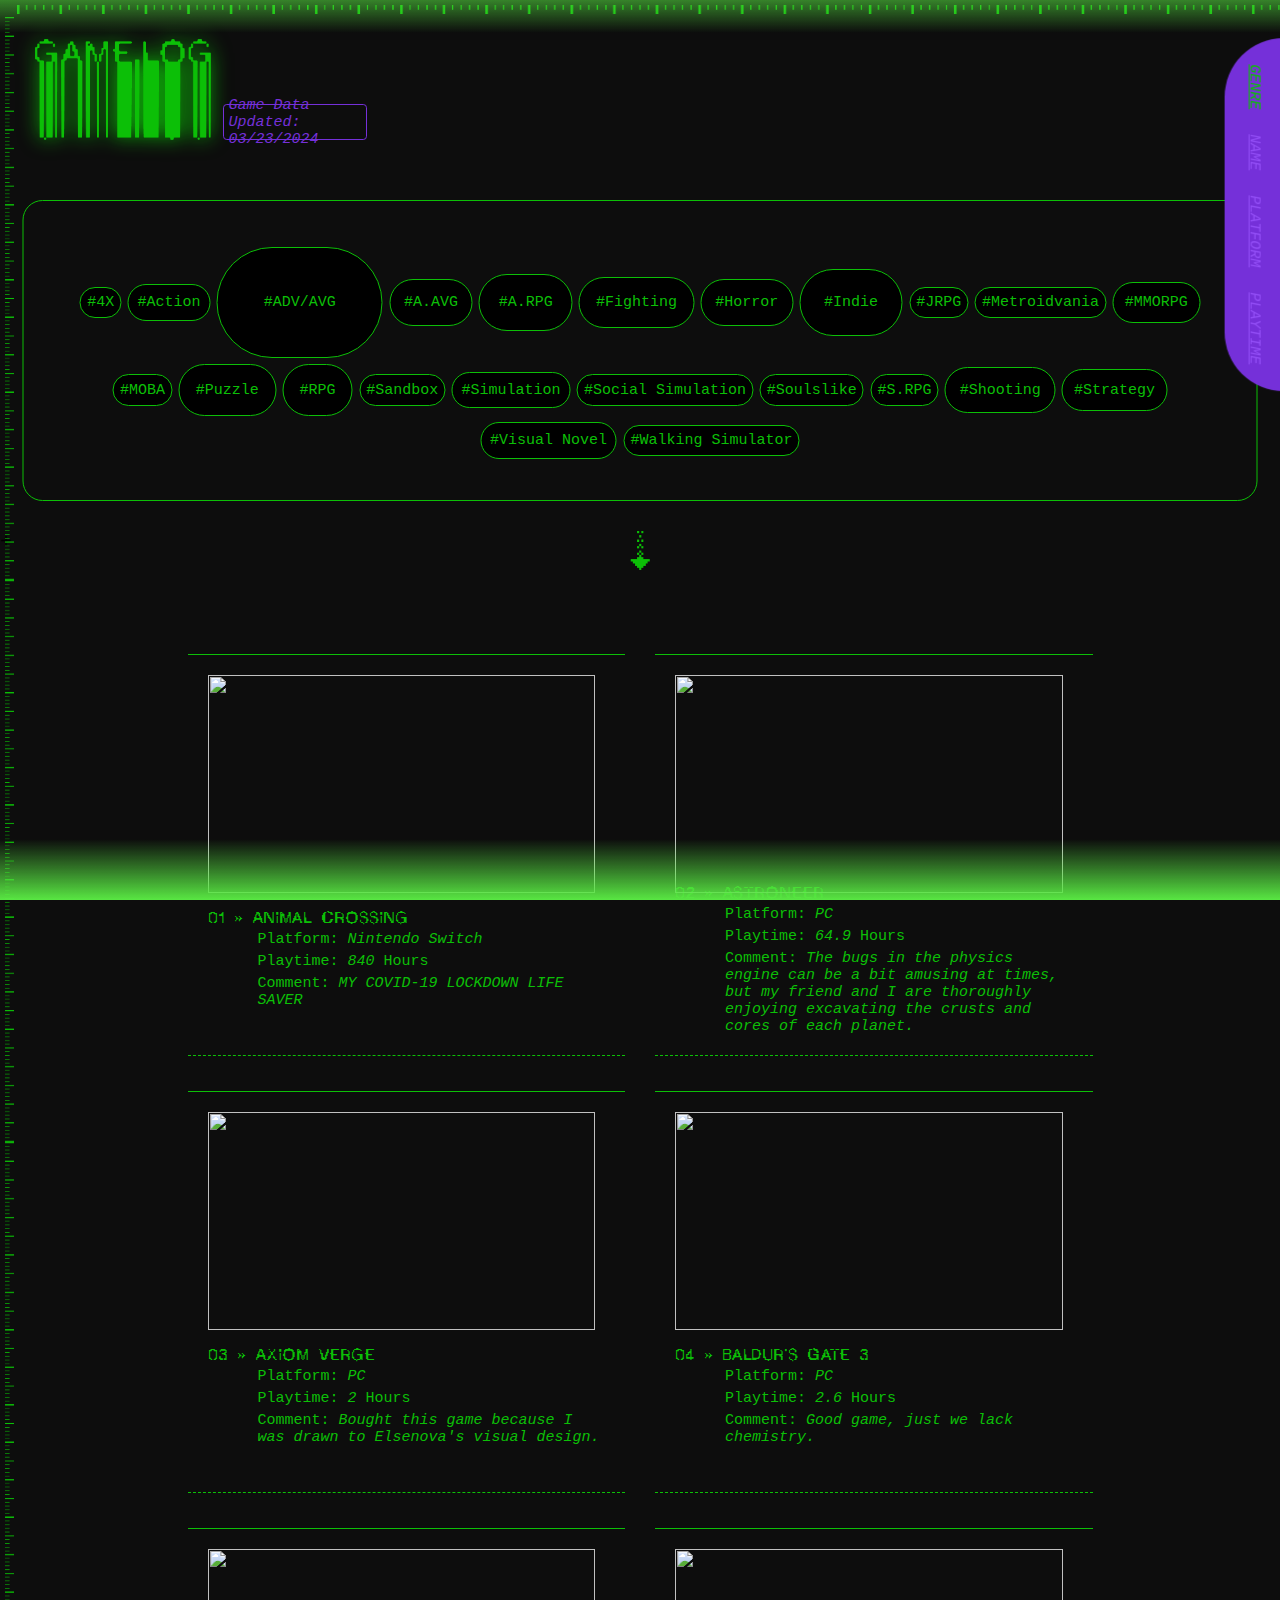
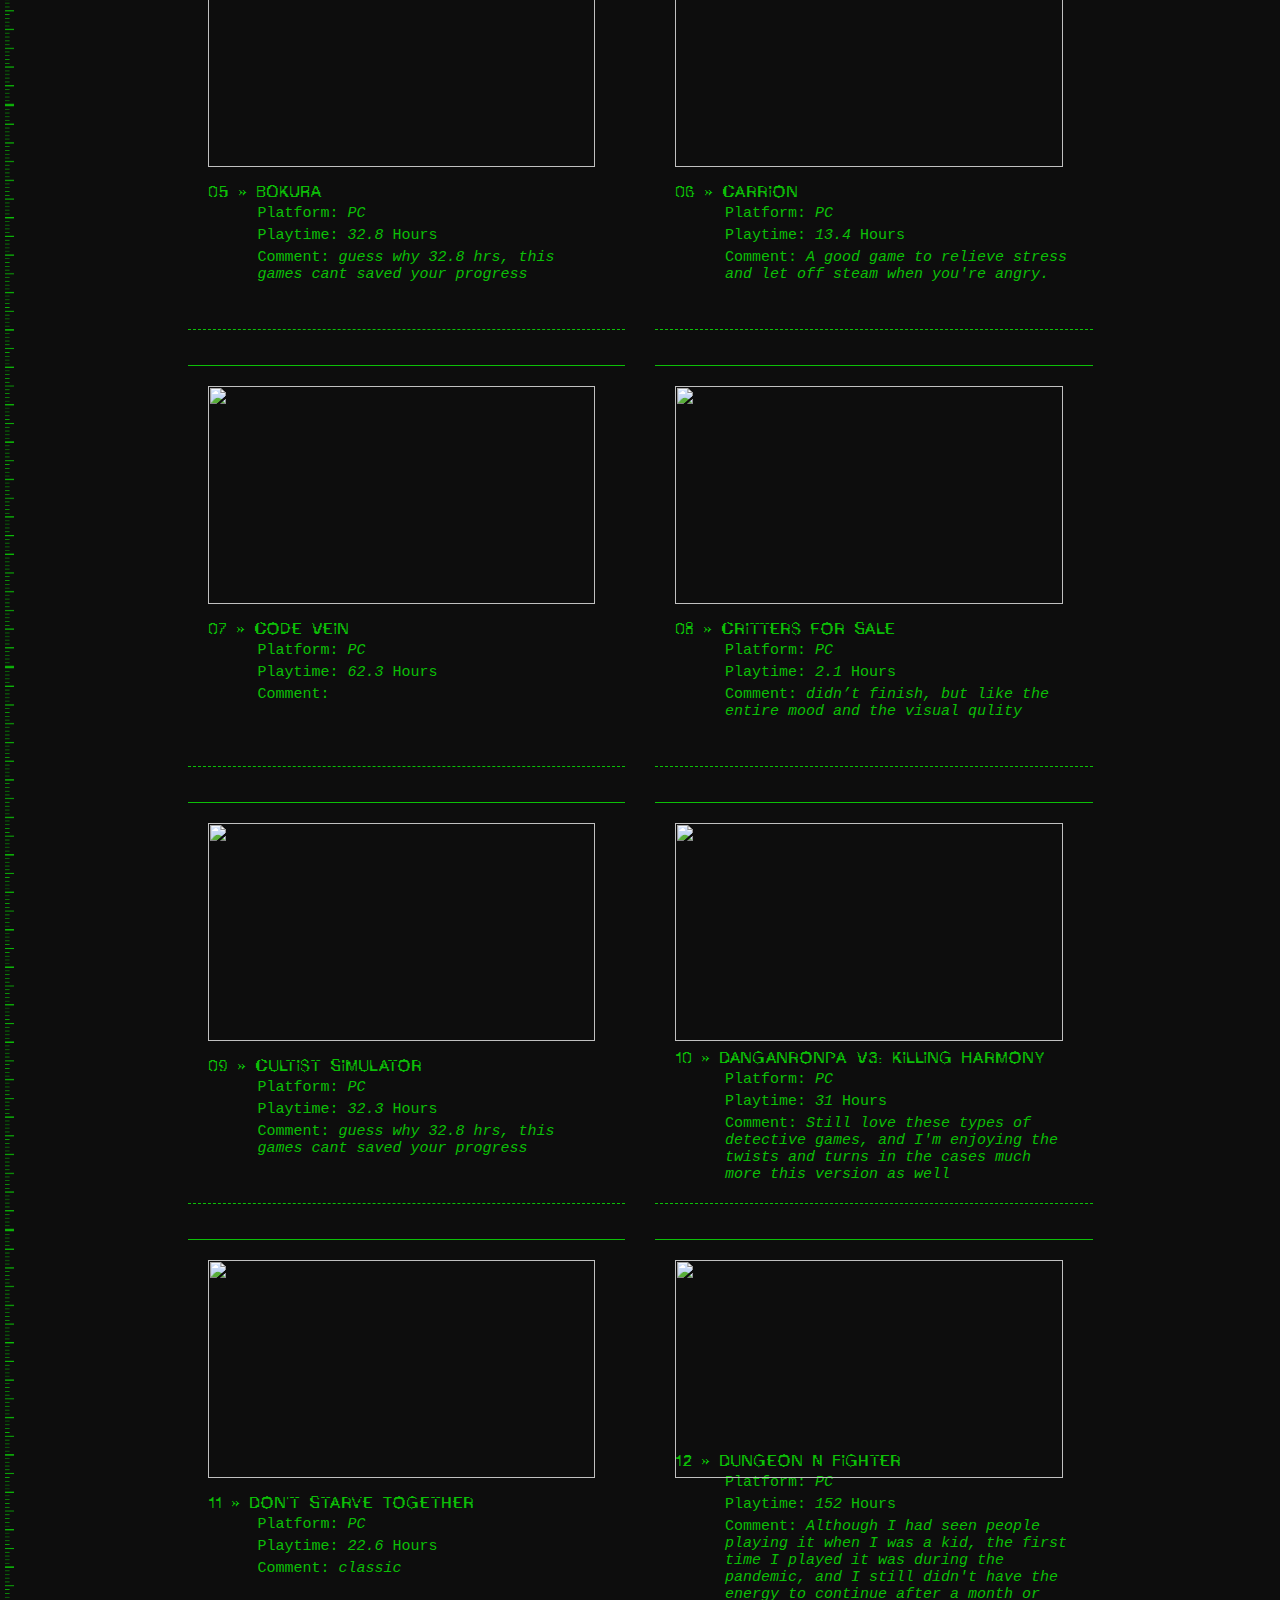
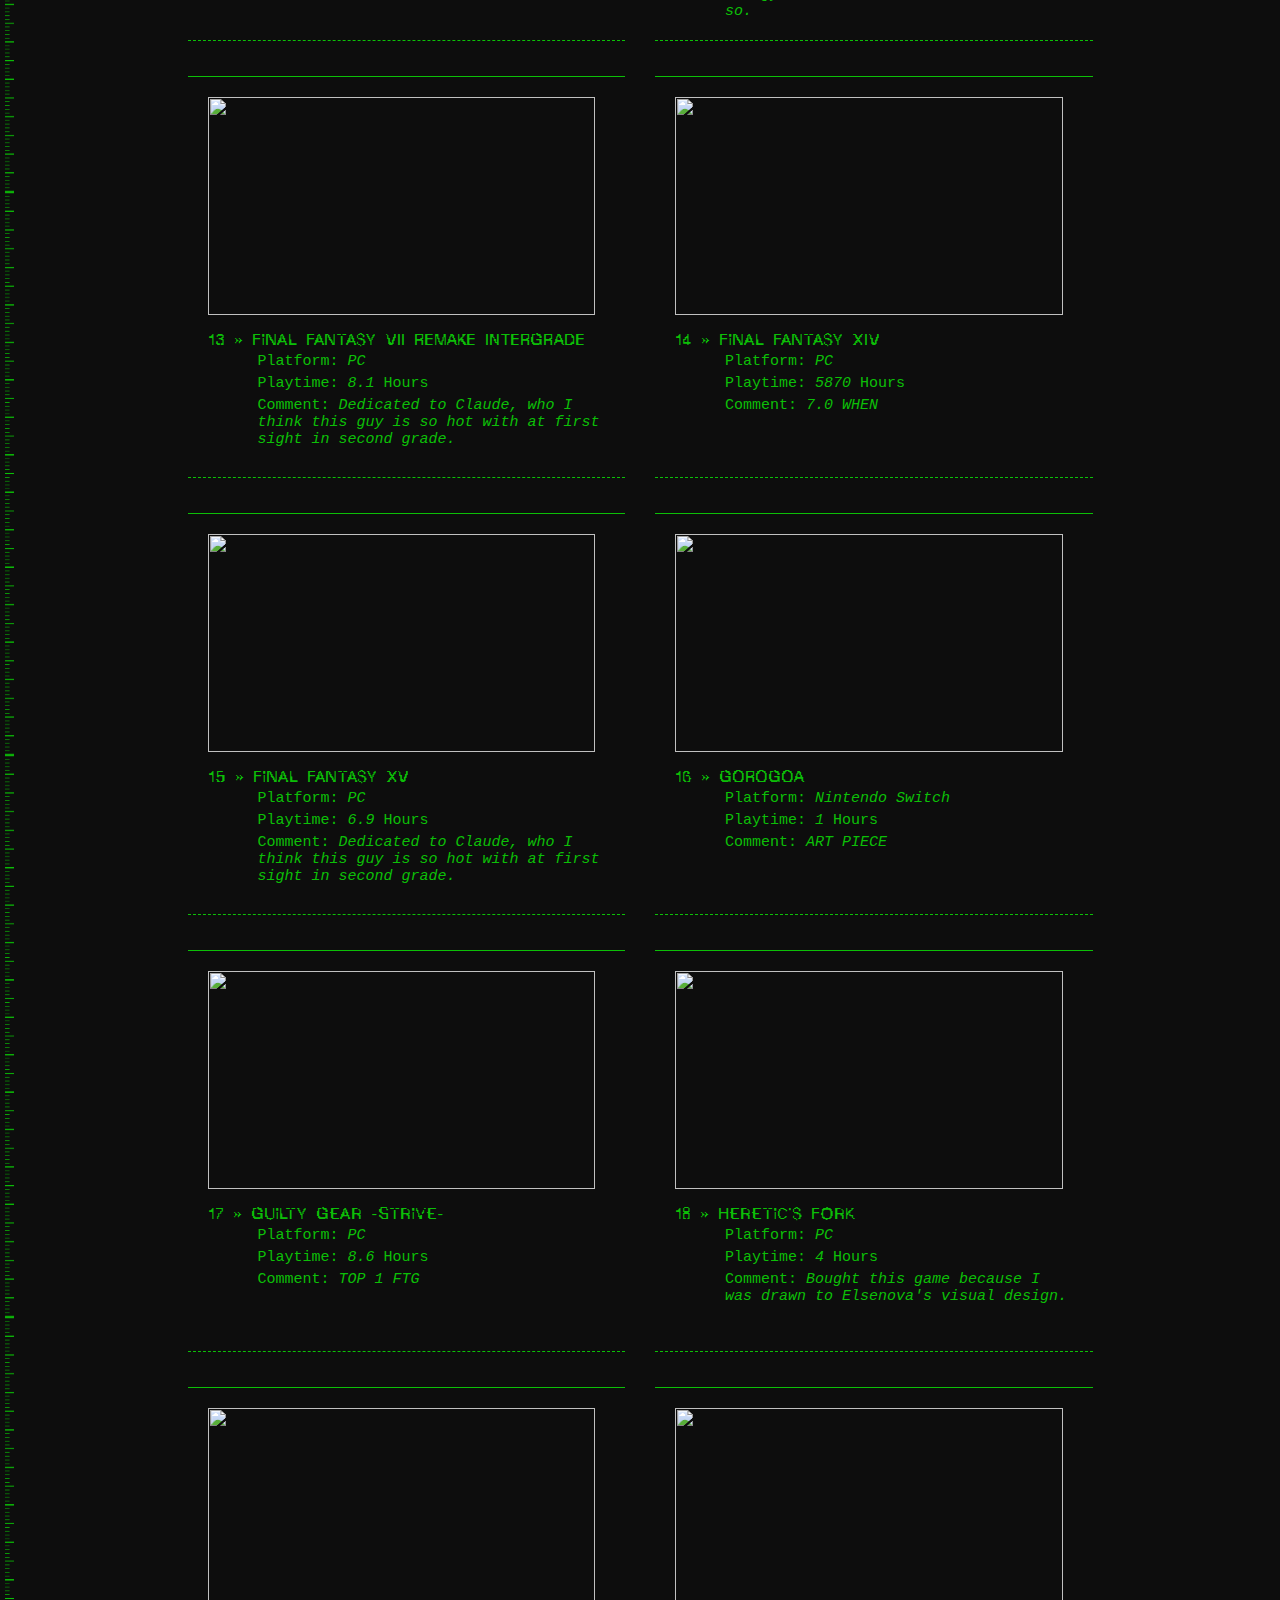
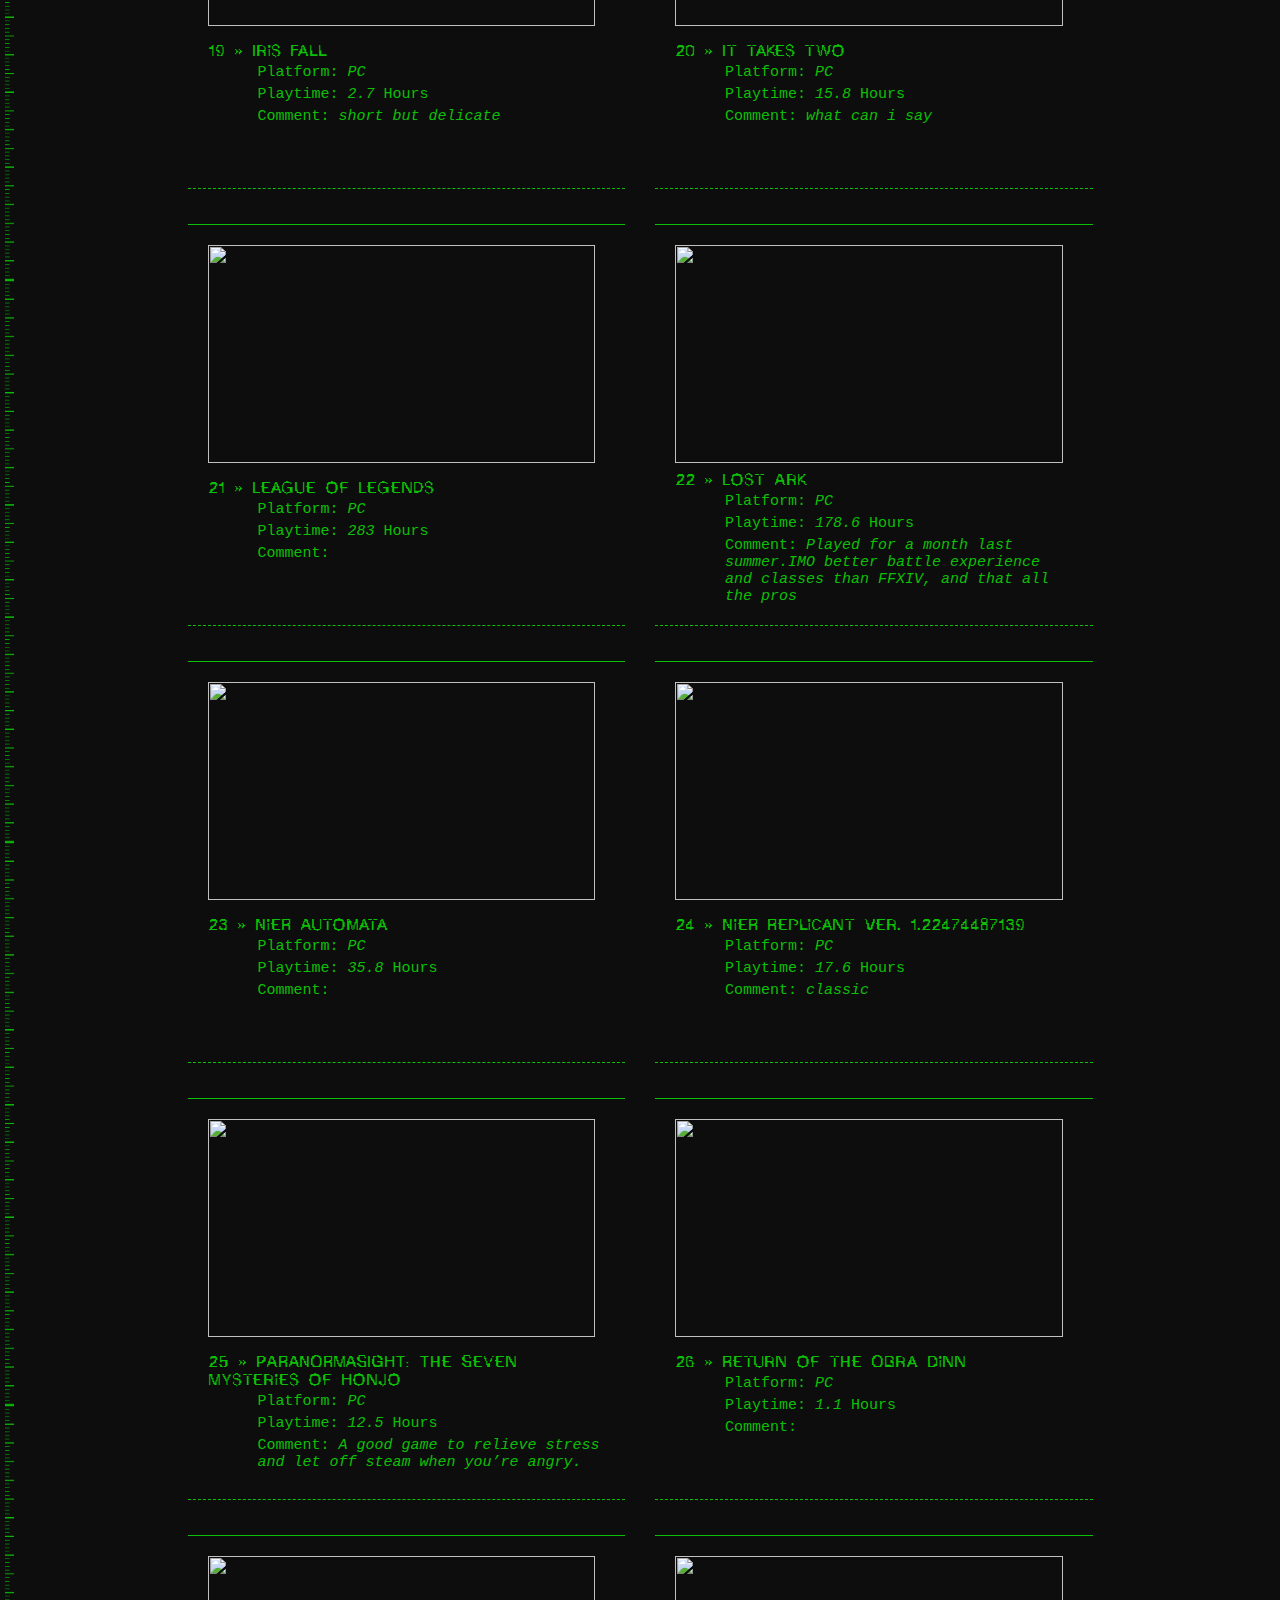
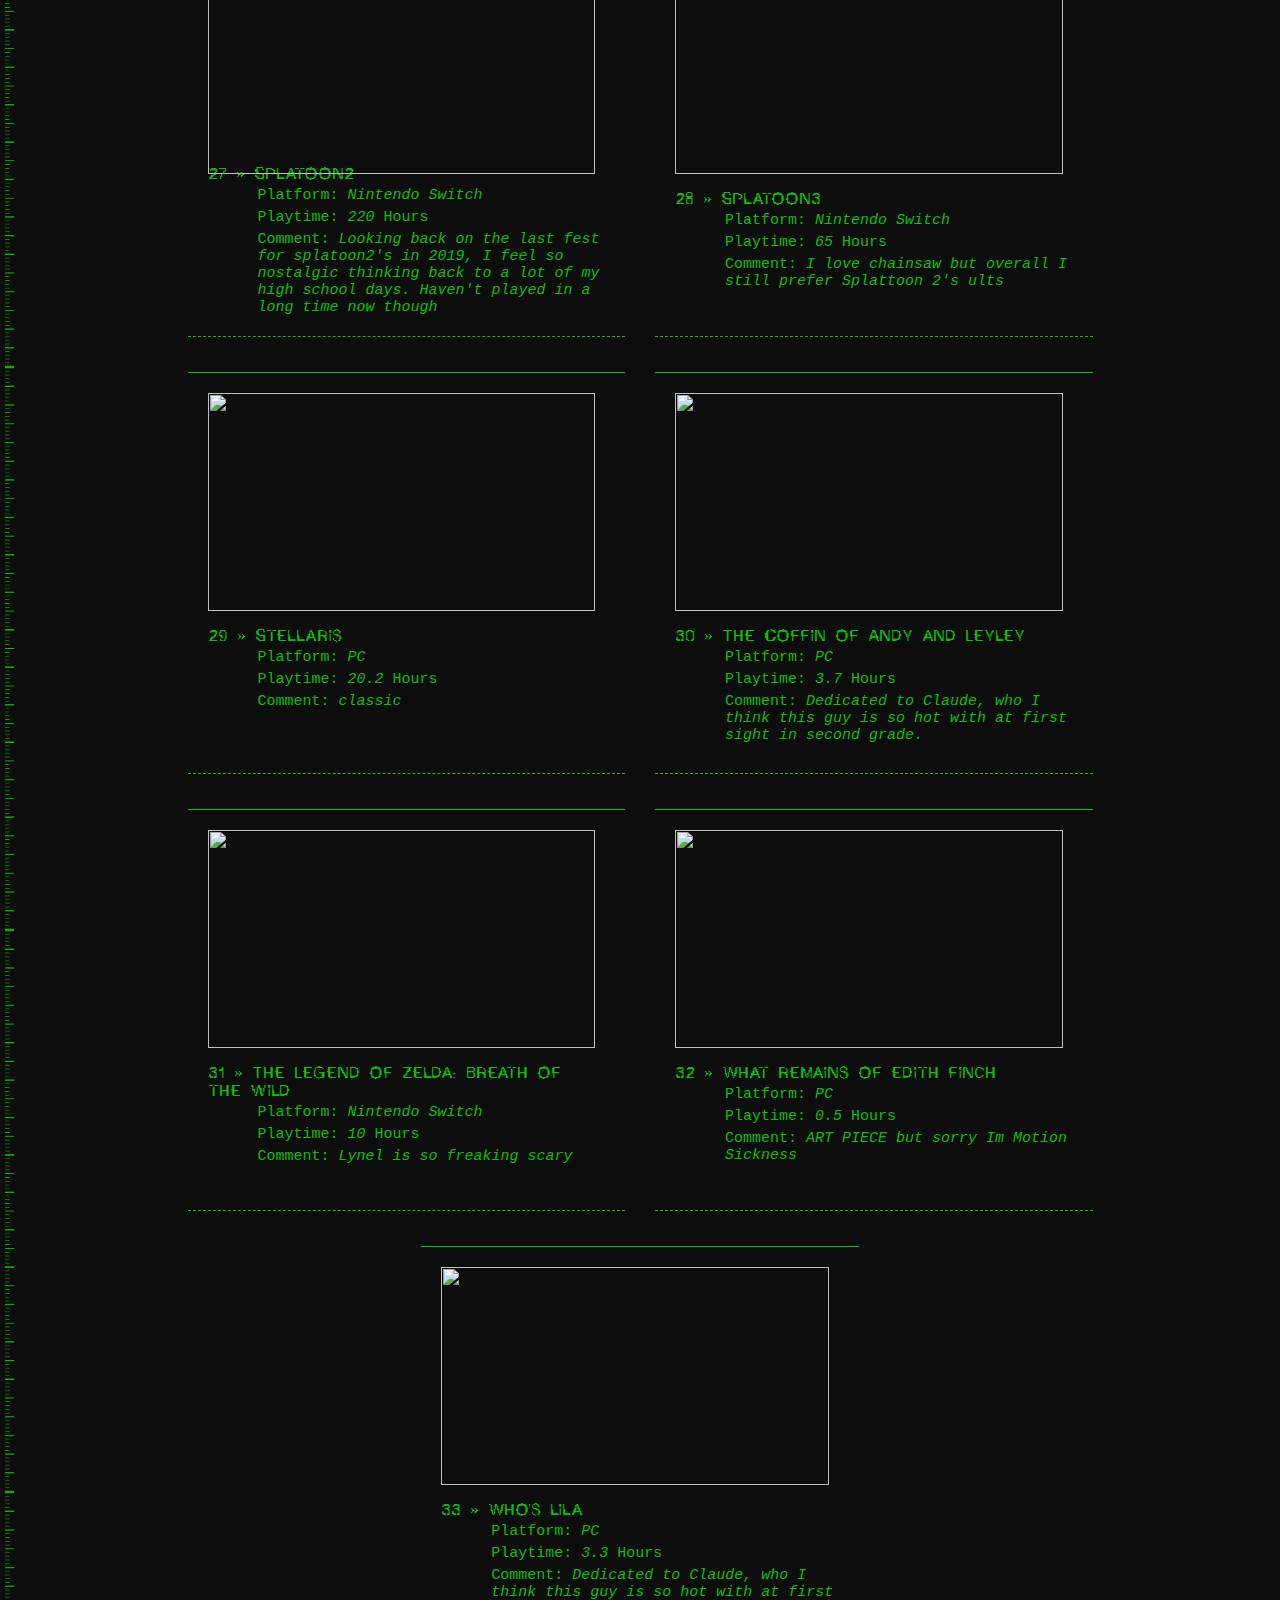
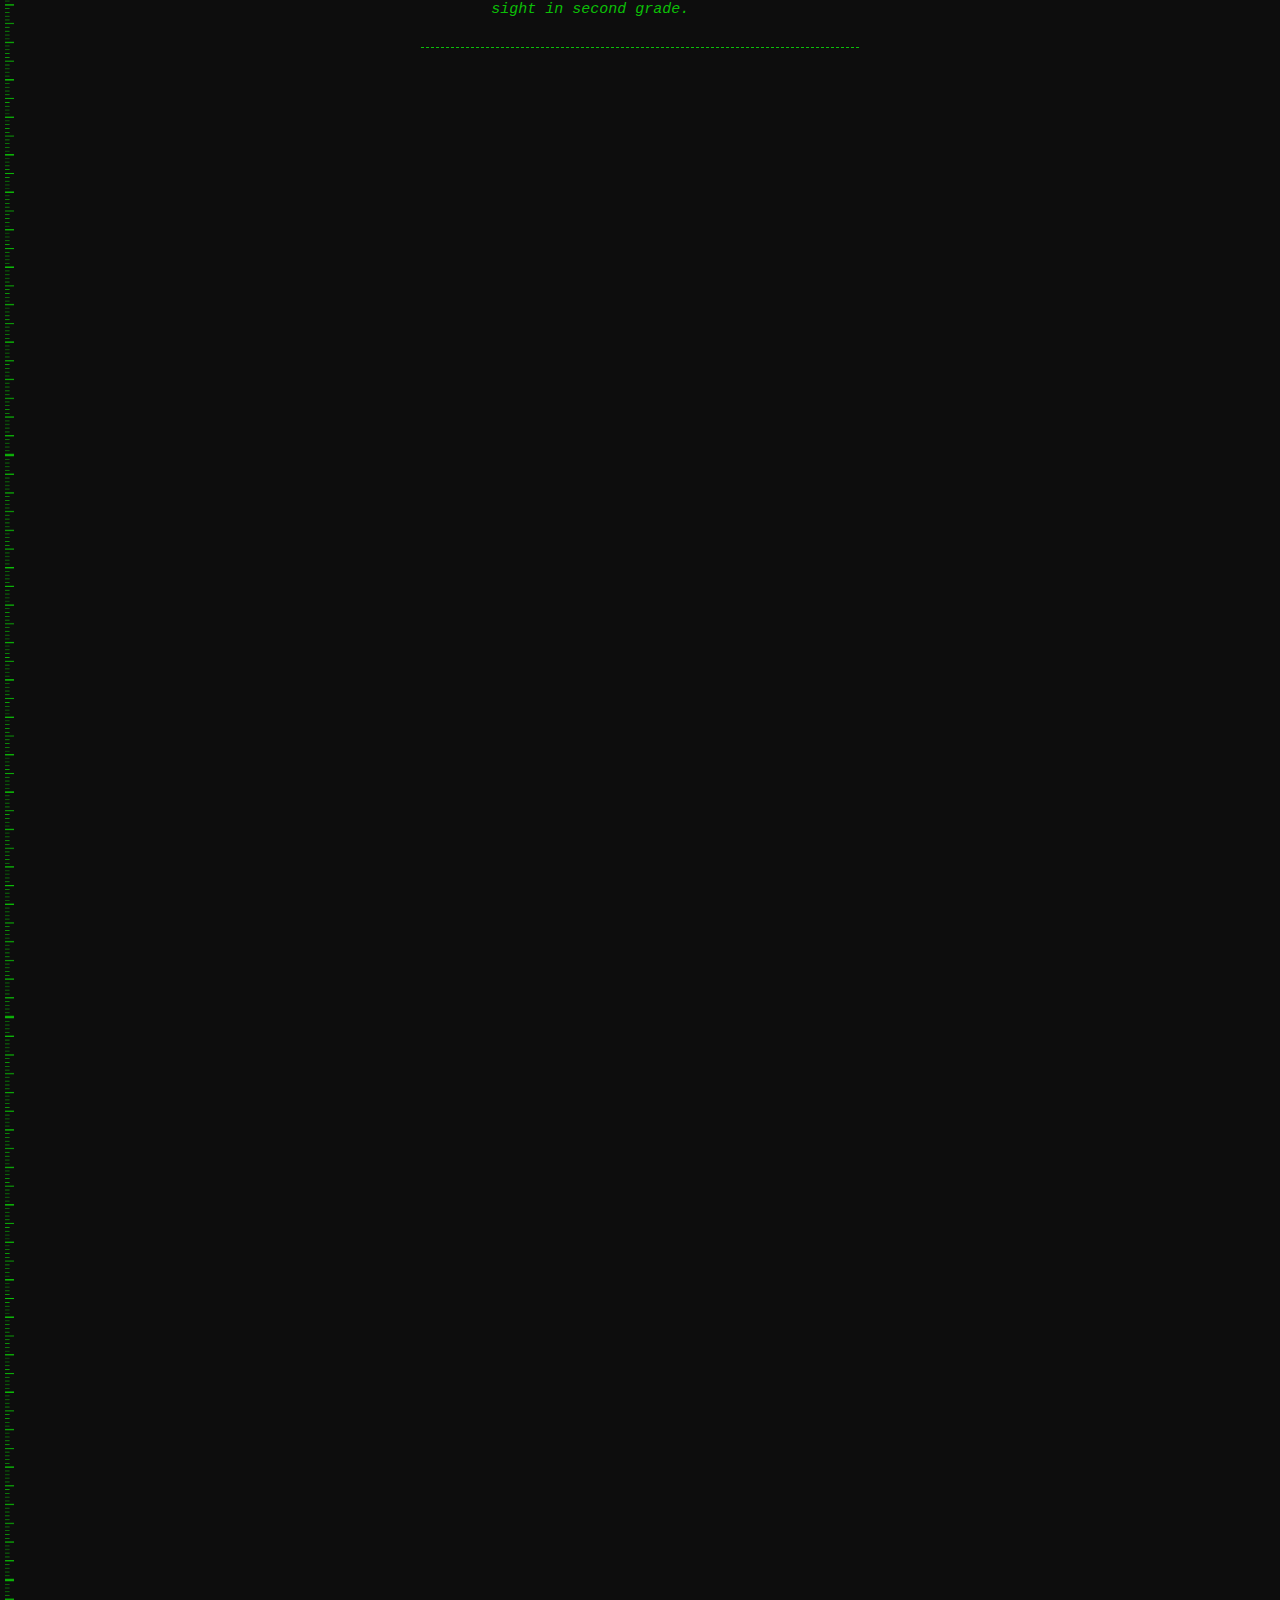
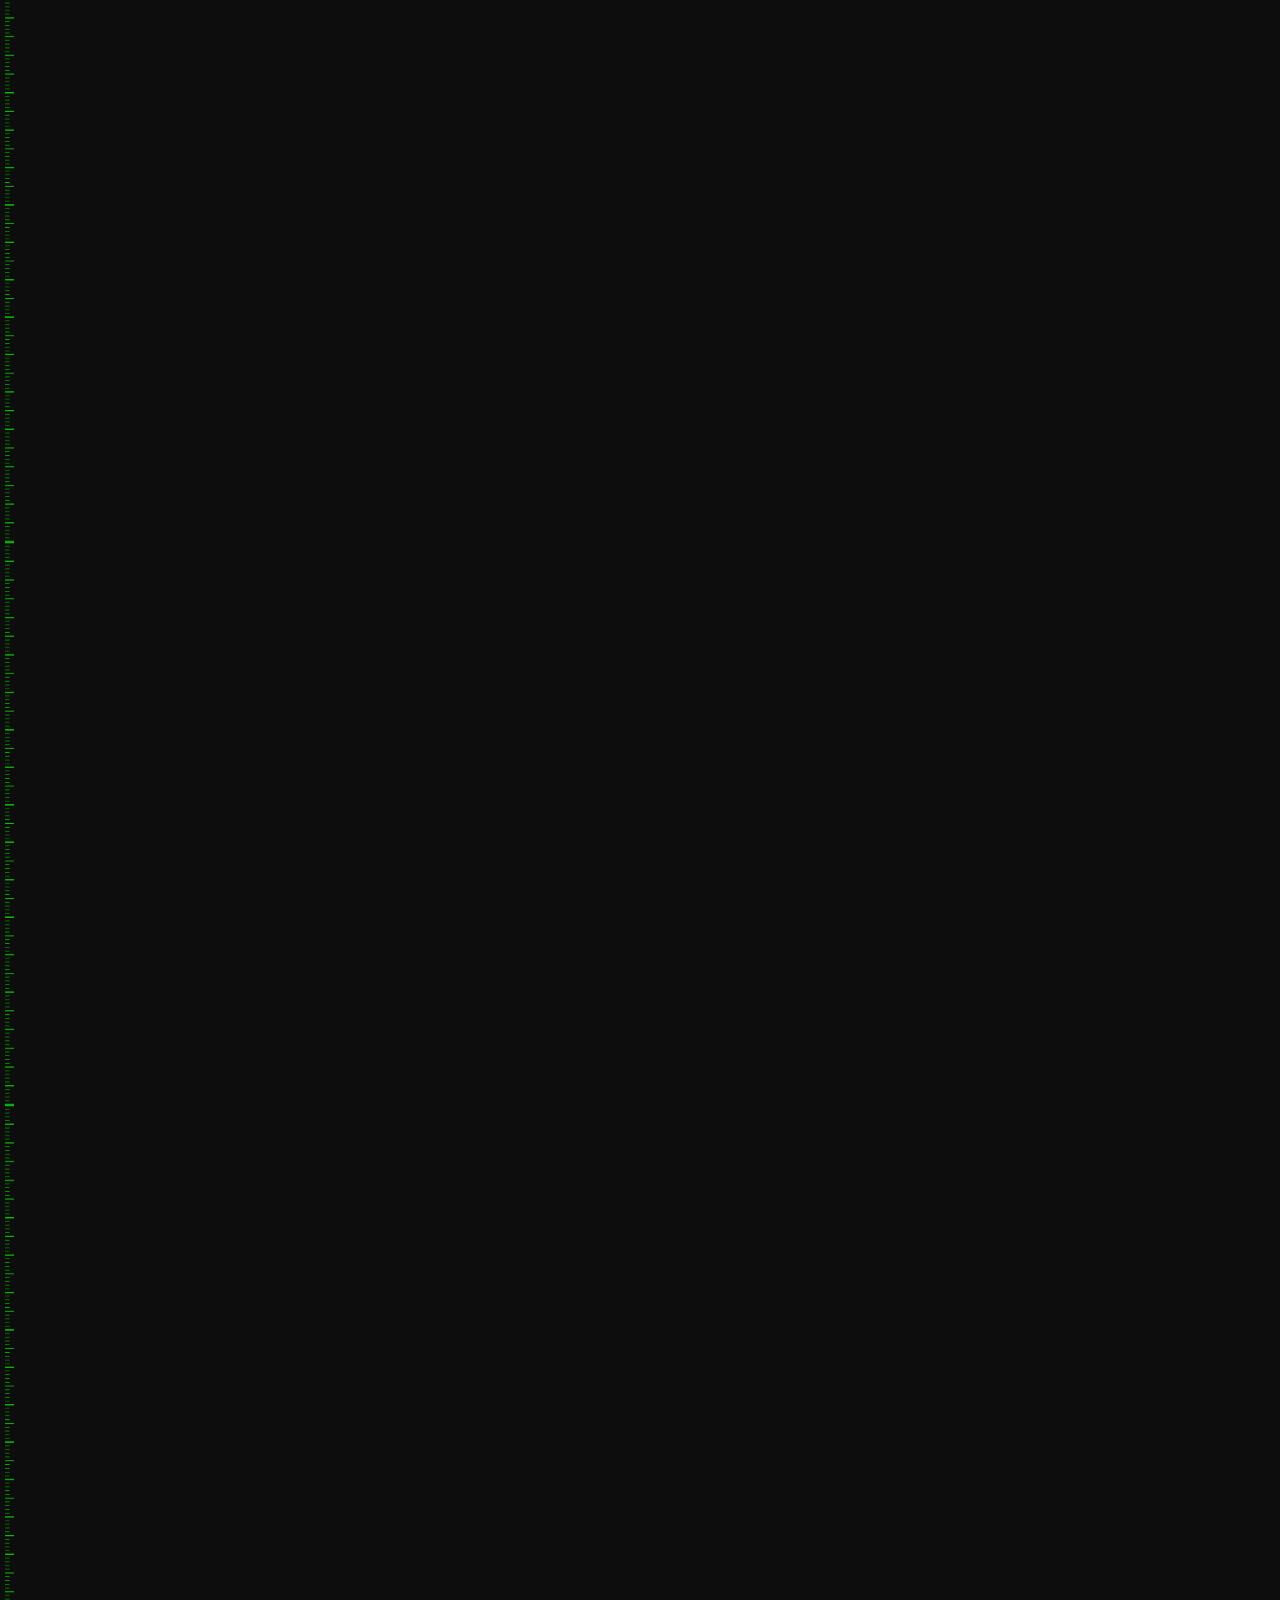
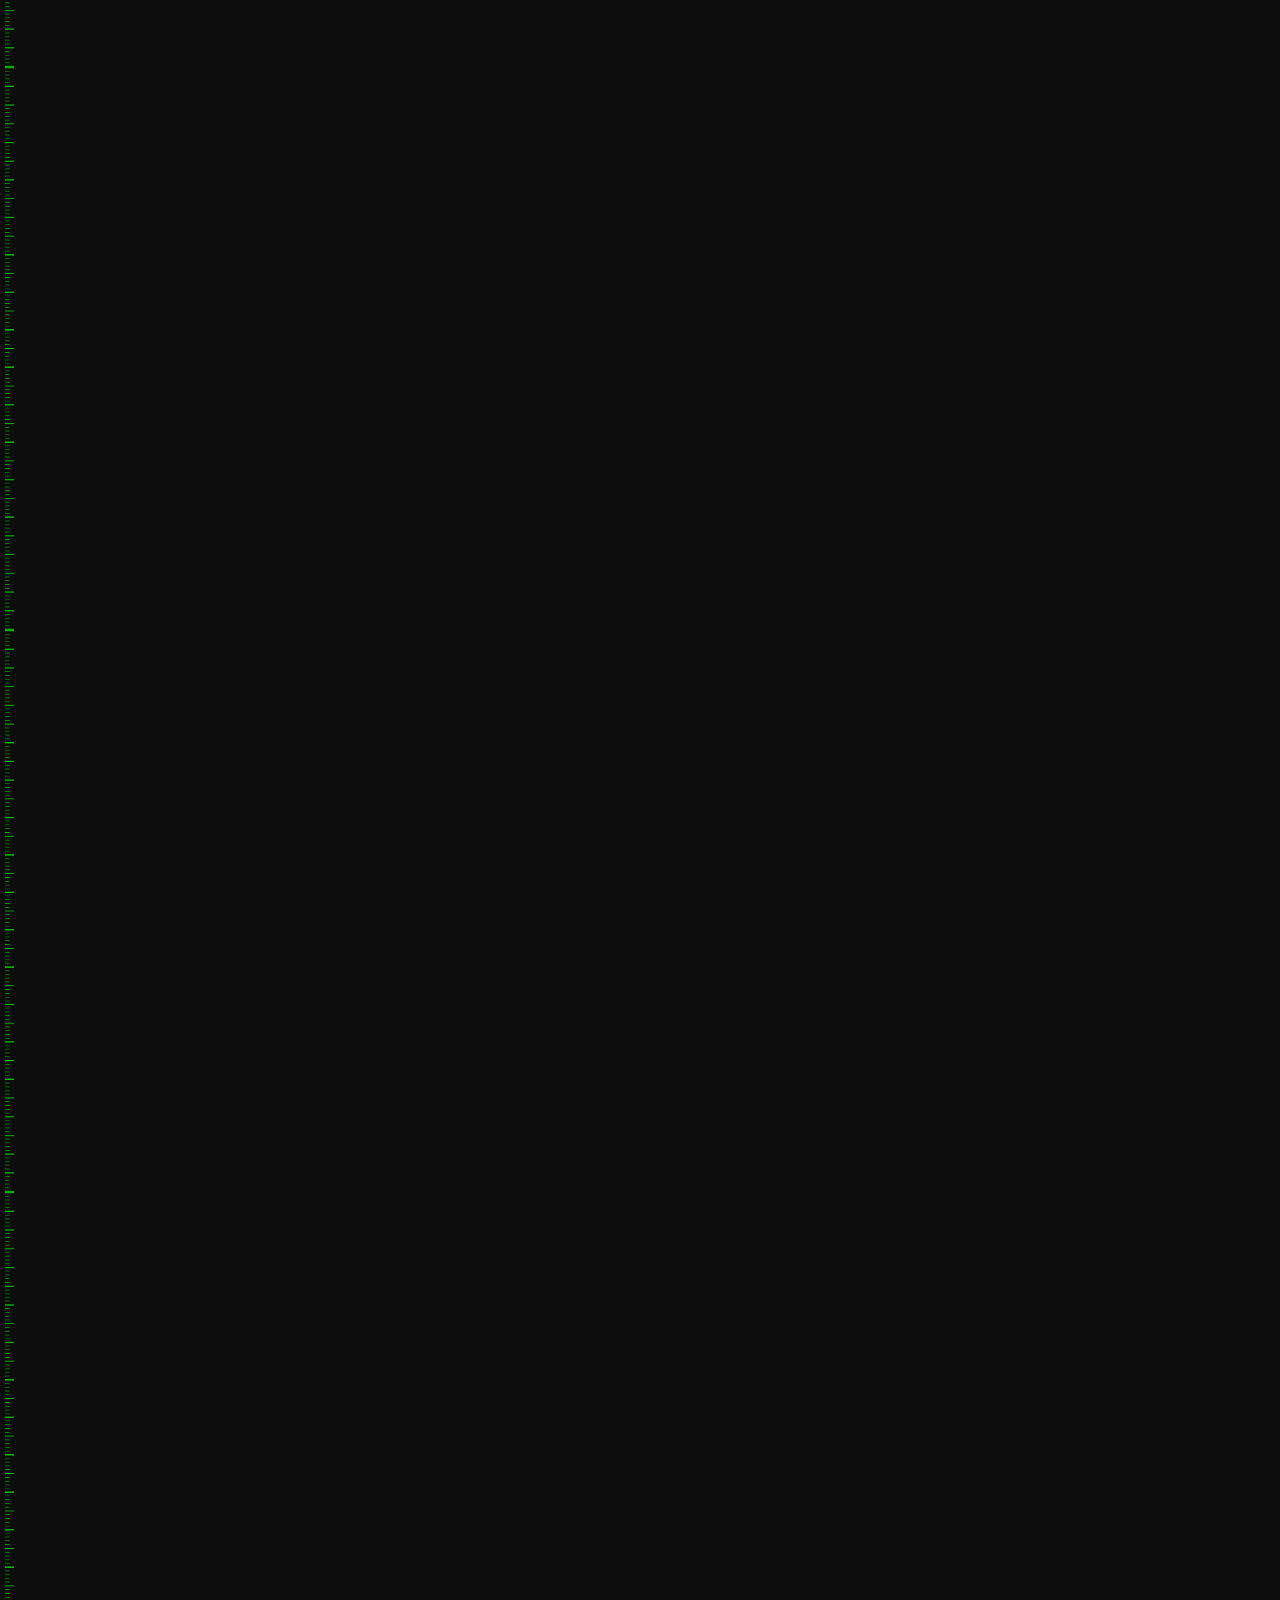
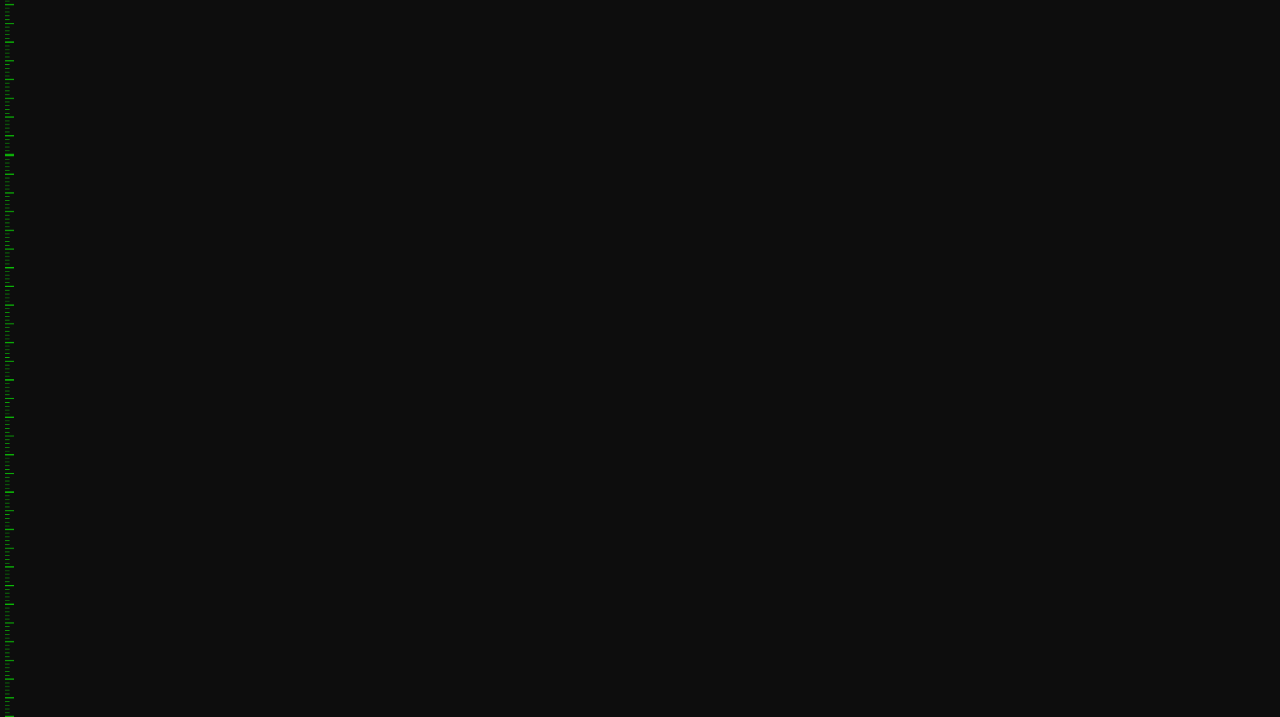
==== entries/entry1/index.html @ 7ede89a7 "initial commit" ====
<!DOCTYPE html>
<html>

<head>
<meta charset="utf-8">
<meta name="viewport" content="width=device-width,initial-scale=1">
<title>game.log</title>
<link rel="stylesheet" type="text/css" href="./reset.css">
<link rel="stylesheet" type="text/css" href="./main.css">
<link rel="stylesheet" href="https://use.typekit.net/vih2npf.css">


</head>

<body>
<img src="./assets/rulerG.png" style="width: 100%;height: 0.4375rem;" class="rulerTop">

<div class="ruler-container">
<img src="./assets/rulerLeft.png" style="width: 0.4375rem;height:562.5px;" class="rulerLeft">
<img src="./assets/rulerLeft.png" style="width: 0.4375rem;height:562.5px;" class="rulerLeft2">
<img src="./assets/rulerLeft.png" style="width: 0.4375rem;height:562.5px;" class="rulerLeft3">
<img src="./assets/rulerLeft.png" style="width: 0.4375rem;height:562.5px;" class="rulerLeft4">
<img src="./assets/rulerLeft.png" style="width: 0.4375rem;height:562.5px;" class="rulerLeft5">
<img src="./assets/rulerLeft.png" style="width: 0.4375rem;height:562.5px;" class="rulerLeft6">
<img src="./assets/rulerLeft.png" style="width: 0.4375rem;height:562.5px;" class="rulerLeft7">
<img src="./assets/rulerLeft.png" style="width: 0.4375rem;height:562.5px;" class="rulerLeft8">
<img src="./assets/rulerLeft.png" style="width: 0.4375rem;height:562.5px;" class="rulerLeft9">
<img src="./assets/rulerLeft.png" style="width: 0.4375rem;height:562.5px;" class="rulerLeft10">
<img src="./assets/rulerLeft.png" style="width: 0.4375rem;height:562.5px;" class="rulerLeft11">
<img src="./assets/rulerLeft.png" style="width: 0.4375rem;height:562.5px;" class="rulerLeft12">
<img src="./assets/rulerLeft.png" style="width: 0.4375rem;height:562.5px;" class="rulerLeft13">
<img src="./assets/rulerLeft.png" style="width: 0.4375rem;height:562.5px;" class="rulerLeft14">
<img src="./assets/rulerLeft.png" style="width: 0.4375rem;height:562.5px;" class="rulerLeft15">
<img src="./assets/rulerLeft.png" style="width: 0.4375rem;height:562.5px;" class="rulerLeft16">
<img src="./assets/rulerLeft.png" style="width: 0.4375rem;height:562.5px;" class="rulerLeft17">
<img src="./assets/rulerLeft.png" style="width: 0.4375rem;height:562.5px;" class="rulerLeft18">
<img src="./assets/rulerLeft.png" style="width: 0.4375rem;height:562.5px;" class="rulerLeft19">
<img src="./assets/rulerLeft.png" style="width: 0.4375rem;height:562.5px;" class="rulerLeft20">
<img src="./assets/rulerLeft.png" style="width: 0.4375rem;height:562.5px;" class="rulerLeft21">
<img src="./assets/rulerLeft.png" style="width: 0.4375rem;height:562.5px;" class="rulerLeft22">
<img src="./assets/rulerLeft.png" style="width: 0.4375rem;height:562.5px;" class="rulerLeft23">
<img src="./assets/rulerLeft.png" style="width: 0.4375rem;height:562.5px;" class="rulerLeft24">
</div>

<div style="width: 3000rem; height: 3.0625rem; transform-origin: 0 0; background: linear-gradient(180deg, #59E743 0%, rgba(49, 70, 129, 0) 100%)" class="gradientTop"></div>

<div class="title-container">
  <div class="title-block">
   <img src="assets/titlever1.png" class="logo" style="width: 8.8125rem; height: 5.0625rem; filter: drop-shadow(0px 0px 10px rgba(12, 191, 7, 1)); animation: shadowBlink 1s infinite alternate cubic-bezier(0.4, 0.1, 0.6, 0.9);">
   <div class="about">Game Data Updated: <br> 03/23/2024</div>
  </div>
  </div> 

<!-- <div id="box">
  <span class="text">This website features a selection of games played by the site owner, </span>
  <span class="text">along with the personal gaming data.</span>
  <span class="text">all commentss are subjective.</span>
</div> -->
  
<div class="flex-container1">

  
  <div class="tag-block">
    <button class="tag fourX" data-tag="4X">#4X</button>
    <button class="tag Action" data-tag="Action">#Action</button>
    <button class="tag ADVAVG" data-tag="AVG">#ADV/AVG</button>
    <button class="tag AAVG" data-tag="AAVG">#A.AVG</button>
    <button class="tag ARPG" data-tag="ARPG">#A.RPG</button>
    <button class="tag Fighting" data-tag="Fighting">#Fighting</button>
    <button class="tag Horror" data-tag="Horror">#Horror</button>
    <button class="tag Indie" data-tag="Indie">#Indie</button>
    <button class="tag JRPG" data-tag="JRPG">#JRPG</button>
    <button class="tag Metroidvania" data-tag="Metroidvania">#Metroidvania</button>
    <button class="tag MMORPG" data-tag="MMORPG">#MMORPG</button>
    <button class="tag MOBA" data-tag="MOBA">#MOBA</button>
    <button class="tag Puzzle" data-tag="Puzzle">#Puzzle</button>
    <button class="tag RPG" data-tag="RPG">#RPG</button>
    <button class="tag Sandbox" data-tag="Sandbox">#Sandbox</button>
    <button class="tag Simulation" data-tag="Simulation">#Simulation</button>
    <button class="tag SocialSimulation" data-tag="Social Simulation">#Social Simulation</button>
    <button class="tag Soulslike" data-tag="Soulslike">#Soulslike</button>
    <button class="tag SRPG" data-tag="SRPG">#S.RPG</button>
    <button class="tag Shooting" data-tag="Shooting">#Shooting</button>
    <button class="tag Strategy" data-tag="Strategy">#Strategy</button>
    <button class="tag VisualNovel" data-tag="Visual Novel">#Visual Novel</button>
    <button class="tag WalkingSimulator" data-tag="Walking Simulator">#Walking Simulator</button>
  </div>

  <div class="arrow">
    <img src="./assets/arrow2.png" style="width: 0.9375rem; height: 1.9375rem;">
  </div>
</div>

<div class="side-bar">
  <p>Genre</p>
  <p class="none-current">Name</p>
  <p class="none-current">Platform</p>
  <p class="none-current">Playtime</p>
</div>

<!-- <div id="mySidenav" class="sidenav" style="transform: rotate(90deg);">
  <a href="javascript:void(0)" class="closebtn" onclick="closeNav()">×</a>
  <a href="#">About</a>
  <a href="#">Genre</a>
  <a href="#">Name</a>
  <a href="#">Contact</a>
</div> -->

<div class="menu">
<span style="cursor:pointer" onclick="openNav()">+</span>
</div>

<div style="width: 3000rem; height:3.0625rem; transform-origin: 0 0; background: linear-gradient(0deg, #59E743 0%, rgba(49, 70, 129, 0) 100%)" class="gradientBot"></div>


<div class="flex-container2">
  <div id="game-container-metro"></div>
  <!-- <div class="game-metro">
    <img src="./assets/axiomVerge.jpeg" style="width: 19.375rem;height: 9.875rem;">
    <div class="text-block">
      <p style="text-decoration: underline;">Axiom Verge</p>
      <p>Bought this game because I was drawn to Elsenova's visual design.</p>
    </div>
  </div> -->
  <!-- <div class="game-JRPG">
    <img src="./assets/axiomVerge.jpeg" style="width: 19.375rem;height: 9.875rem;">
    <div class="text-block">
      <p style="text-decoration: underline;">Final Fantasy</p>
      <p>Bought this game because I was drawn to Elsenova's visual design.</p>
    </div>
  </div> -->

</div>




    <script type="text/javascript" src="./script.js" defer></script>

</body>


























</html>
---- entries/entry1/main.css ----
@font-face {
  font-family: 'unknown'; /* 定义字体名称 */
  src: url('./Unknown-MX.ttf') format('truetype'); /* 引用本地字体文件路径 */
}

html{
 height: 100vh;
 width: 100vw;
  font-size:16px;
  background: #0D0D0D; 
  font-family: "t26-carbon", monospace;
font-weight: 100;
font-style: normal;
margin:0rem;
}

body{
  margin:0rem;
}


.rulerTop,
.rulerTop1,
.rulerTop2
{
  position: absolute;
  top:0.25rem;
  margin: 0;
}

.rulerTop{
  left: 0.85rem;
}
.rulerTop1{ 
  left: calc(0.85rem + (562.5px * 1));
}
.rulerTop2{
  left: calc(0.85rem + (562.5px * 2));
}

.rulerLeft,
.rulerLeft2,
.rulerLeft3,
.rulerLeft4,
.rulerLeft5,
.rulerLeft6,
.rulerLeft7,
.rulerLeft8,
.rulerLeft9,
.rulerLeft10,
.rulerLeft11,
.rulerLeft12,
.rulerLeft13,
.rulerLeft14,
.rulerLeft15,
.rulerLeft16,
.rulerLeft17,
.rulerLeft18,
.rulerLeft19,
.rulerLeft20,
.rulerLeft21,
.rulerLeft22,
.rulerLeft23,
.rulerLeft24
{
  position: absolute;
  left: 0.25rem;
  margin: 0;
  height: 100vh;
  width: 0.4375rem;
  /* background-repeat: repeat-y; */
}
.rulerLeft{
  top:0.85rem;
}
.rulerLeft2{ 
  top: calc(0.85rem + (562.5px * 1));
}
.rulerLeft3{
  top: calc(0.85rem + (562.5px * 2));
}
.rulerLeft4{
  top: calc(0.85rem + (562.5px * 3));
}
.rulerLeft5{
  top: calc(0.85rem + (562.5px * 4));
}
.rulerLeft6{
  top: calc(0.85rem + (562.5px * 5));
}
.rulerLeft7{
  top: calc(0.85rem + (562.5px * 6));
}
.rulerLeft8{
  top: calc(0.85rem + (562.5px * 7));
}
.rulerLeft9{
  top: calc(0.85rem + (562.5px * 8));
}
.rulerLeft10{
  top: calc(0.85rem + (562.5px * 9));
}
.rulerLeft11{
  top: calc(0.85rem + (562.5px * 10));
}
.rulerLeft12{
  top: calc(0.85rem + (562.5px * 11));
}
.rulerLeft13{
  top: calc(0.85rem + (562.5px * 12));
}
.rulerLeft14{
  top: calc(0.85rem + (562.5px * 13));
}
.rulerLeft15{
  top: calc(0.85rem + (562.5px * 14));
}
.rulerLeft16{
  top: calc(0.85rem + (562.5px * 15));
}
.rulerLeft17{
  top: calc(0.85rem + (562.5px * 16));
}
.rulerLeft18{
  top: calc(0.85rem + (562.5px * 17));
}
.rulerLeft19{
  top: calc(0.85rem + (562.5px * 18));
}
.rulerLeft20{
  top: calc(0.85rem + (562.5px * 19));
}
.rulerLeft21{
  top: calc(0.85rem + (562.5px * 20));
}
.rulerLeft22{
  top: calc(0.85rem + (562.5px * 21));
}
.rulerLeft23{
  top: calc(0.85rem + (562.5px * 22));
}
.rulerLeft24{
  top: calc(0.85rem + (562.5px * 23));
}


.gradientTop{
 position: fixed;
 top:-1.4rem;
 margin-left:0rem;
 margin: 0;
 z-index: 99;
}

.gradientBot{
  position: fixed;
  bottom: 0rem;
  margin-left:0rem;
  margin: 0;
  z-index: 99;
 }


 @media screen and (max-width: 768px) {

  html{
    height: 100vh;
    width: 100vw;
     font-size:16px;
     background: #0D0D0D; 
     font-family: "t26-carbon", monospace;
   font-weight: 100;
   font-style: normal;
   margin:0rem;
   overflow-x: hidden;
   }

   .flex-container1 { order: 1; }
   .flex-container2 { order: 2; }

   .flex-container1{
    position: relative;
    display: flex;
  flex-direction: column;
  align-items: flex-start;
  width:18.625rem;
  gap: 1.5rem;
  top:1.94rem;
  margin: 0;
  left:50%;
  transform: translate(-50%, 0%);
  }
  
  .title-container{
    position: relative;
    display: flex;
  flex-direction: column;
  align-items: flex-start;
  width:18.625rem;
  gap: 1.5rem;
  top:1.94rem;
  margin: 0;
  margin-left: 1.75rem;
  margin-bottom: 3rem;
  }
  
  .title-block{
    display: flex;
    flex-direction: row;
    align-items: flex-end;
    gap: 0.5625rem;
  }

.logo{
  width: 8.8125rem;
height: 5.0625rem;
margin: 0;
}

@keyframes shadowBlink {
  from {
      filter: drop-shadow(0px 0px 1px rgba(12, 191, 7, 1));
  }
  to {
      filter: drop-shadow(0px 0px 20px rgba(12, 191, 7, 1));
  }
}

.about{
  display: flex;
width: 6.625rem;
height: 2.1875rem;
padding: 0.25rem;
justify-content: center;
align-items: center;
gap: 0.625rem;
flex-shrink: 0;
border-radius: 0.1875rem;
border: 1px solid #7530D9;
background: #000;
color: #7530D9;
font-size: 0.75rem;
font-style: italic;
font-weight: 425;
line-height: normal;
position:relative;
margin: 0;
}

#box{
  width:20rem;
  overflow: hidden;
  border: 1px solid #7530D9;
}

#box .text {
  display: inline-block;
  min-width: 100%;
  white-space: nowrap;
  font-size: 0.75rem;
  color: #7530D9;
  font-family: "unknown";
  text-align: center;
  animation: moving 15s infinite;
  animation-direction: alternate;
}

@keyframes moving {
  0%{
    transform: translateX(0);
  }
  100%{
    transform: translateX(calc(20rem - 100%));
  }
  
}
#scroll-container {
  border-left: 1.5px solid #7530D9;
  border-right: 1.5px solid #7530D9;
  overflow: hidden;
  height: 1rem;
  width:100%
}

#scroll-text {
  display: flex;
  font-family: "unknown";
  font-size: 0.75rem;
  color: #7530D9;
  width: 100%;
  height: 1rem;
  white-space: nowrap;
  /* overflow: hidden;  */
  -moz-transform: translateX(100%);
  -webkit-transform: translateX(100%);
  transform: translateX(100%);
  
  -moz-animation: my-animation 15s linear infinite;
  -webkit-animation: my-animation 15s linear infinite;
  animation: my-animation 12s linear infinite;
}



@-webkit-keyframes my-animation {
  from { -webkit-transform: translateX(100%); }
  to { -webkit-transform: translateX(-100%); }
}

@keyframes my-animation {
  from {
    -moz-transform: translateX(100%);
    -webkit-transform: translateX(100%);
    transform: translateX(100%);
  }
  to {
    -moz-transform: translateX(-100%);
    -webkit-transform: translateX(-100%);
    transform: translateX(-100%);
  }
}


.tag-block{
  display: flex;
width: 18.625rem;
height:19.8125rem;
padding: 1.575rem 1.375rem 1.375rem 1.375rem;
justify-content: center;
align-items: center;
align-content: center;
gap: 0.3125rem;
flex-shrink: 0;
flex-wrap: wrap;
border-radius: 1rem;
border: 1px solid #0CBF07;
position: relative;
left:50%;
transform: translate(-50%, 0%);
/* top:8.5rem; */
margin: 0;
}

.tag{
  border-radius: 6.1875rem;
border: 1px solid #0CBF07;
display: flex;
justify-content: center;
align-items: center;
gap: 0.625rem;
color: #0CBF07;
background-color: #000;
font-family: "t26-carbon", monospace;
font-weight: 100;
font-style: normal;
font-size: 0.75rem;
font-weight: 400;
margin: 0;
}

button {
  z-index: 1;
  position: relative;
  font-size: inherit;
  font-family: inherit;
  padding: 0.5em 1em;
  outline: none;
  border: none;
  overflow: hidden;
  transition: color 0.4s ease-in-out;
}

button::before {
  content: '';
  z-index: -1;
  position: absolute;
  top: 100%;
  right: 100%;
  width: 2em;
  height: 2em;
  border-radius: 50%;
  background-color: #7530D9;
  transform-origin: center;
  transform: translate3d(50%, -50%, 0) scale3d(0, 0, 0);
  transition: transform 0.45s ease-in-out;
}

button:hover {
  cursor: pointer;
}

button:hover::before {
  transform: translate3d(50%, -50%, 0) scale3d(15, 15, 15);
}


.fourX{
  padding: 0.3125rem;
}

.Action{
  padding: 0.4375rem;
}

.ADVAVG{
  padding: 2.3125rem;
}

.AAVG{
  padding: 0.6875rem;
}

.ARPG{
  padding: 0.9375rem;
}

.Fighting{
  padding: 0.8125rem;
}

.Horror{
  padding: 0.6875rem;
}

.Indie{
  padding: 1.1875rem;
}

.JRPG{
  padding: 0.3125rem;
}

.Metroidvania{
  padding: 0.3125rem;
}

.MMORPG{
  padding: 0.5625rem;
}

.MOBA{
  padding: 0.3125rem;
}

.Puzzle{
  padding: 0.8125rem;
}

.RPG{
  padding: 0.8125rem;
}

.Sandbox{
  padding: 0.3125rem;
}

.Simulation{
  padding: 0.4375rem;
}

.SocialSimulation{
  padding: 0.3125rem;
}

.Soulslike{
  padding: 0.3125rem;
}

.SRPG{
  padding: 0.3125rem;
}

.Shooting{
  padding: 0.6875rem;
}

.Strategy{
  padding: 0.5625rem;
}

.VisualNovel{
  padding: 0.4375rem;
}

.WalkingSimulator{
  padding: 0.3125rem;
}

.arrow{
  display: flex;
justify-content: center;
align-items: center;
gap: 0.625rem;
left:50%;
width: 18.625rem;
}

/* 
.menu{
position: fixed;
  top:16%;
  right:0rem;
  justify-content: flex-end;
  border-radius: 0.125rem;
  background-color: #7530D9;
  
}
span{
  display: flex;
  color: #0CBF07;
  font-family: "t26-carbon", monospace;
  font-size: 3rem;
  color:#0CBF07 ;
  height: 30px;
  width: 30px;
  align-items: center;
  justify-content: center;
}
.sidenav {
  position: fixed;
  top:14.25rem;
  right: -21.5rem;
  display: flex;
width: 100%;
height: 1.6875rem;
padding: 0.625rem 1.25rem;
justify-content: center;
align-items: center;
gap: 1.75rem;
flex-shrink: 0;
border-radius: 0rem 0rem 999.3125rem 999.3125rem;
background: #7530D9;
margin: 0;
transition: 0.5s;
z-index: 888;
}

.sidenav a {
  color: #0CBF07;
  font-family: "t26-carbon", monospace;
  font-weight: 100;
  font-style: normal;
font-size: 0.75rem;
font-weight: 425;
line-height: normal;
text-transform: uppercase;
text-decoration: none;
  transition: 0.3s;
}

.sidenav a:hover {
  text-decoration:  1px dashed underline;
}

.sidenav .closebtn {
  left: 0;
  font-size: 3rem;
} */


.side-bar{
  position: fixed;
  top:9.25rem;
  right: -7.5rem;
  display: flex;
width: 15.125rem;
height: 1.6875rem;
transform: rotate(90deg);
padding: 0.625rem 1.25rem;
justify-content: center;
align-items: center;
gap: 1.25rem;
flex-shrink: 0;
border-radius: 0rem 0rem 999.3125rem 999.3125rem;
background: #7530D9;
margin: 0;
z-index: 999;
}

.side-bar p{
  color: #0CBF07;
  font-family: "t26-carbon", monospace;
  font-weight: 100;
  font-style: normal;
font-size: 0.75rem;
font-style: italic;
font-weight: 425;
line-height: normal;
text-decoration-line: underline;
text-transform: uppercase;
}

.none-current{
  mix-blend-mode: luminosity;
}

.flex-container2{
  /* display: none; */
  position: relative;
  top:4rem;
}

.game-element .flex-container {
  display: flex;
  flex-direction: column;
}



#game-container-metro
{
display: inline-flex;
padding: 0.75rem;
flex-direction: column;
align-items: flex-start;
gap: 0.375rem;
/* border-top: 1px solid #0CBF07; */
position: relative;
left:50%;
transform: translate(-50%, 0%);
}

.game{
  display: flex;
  flex-direction: column;
  justify-content: center;
  align-items: center;
  margin-top: 0.25rem;
  padding:1rem;
  border-bottom: 1px dashed #7530D9;
  border-top: 1px solid #7530D9;
}

.text-block{
  margin-top: 0.75rem;
  display: flex;
flex-direction: column;
align-items: flex-start;
gap: 0.25rem;

}


.text-block {
  color: #0CBF07;
  font-family: "unknown";
font-size: 0.75rem;
font-style: normal;
font-weight: 425;
line-height: -0.5px;
width: 19.375rem;
margin: 0;
margin-left: 0rem;
}


.text-block p{
  color: #0CBF07;
  font-family: "t26-carbon", monospace;
font-size: 0.75rem;
font-style: normal;
font-weight: 425;
line-height: normal;
width: 17.375rem;
margin:0rem;
padding-left: 1.75rem;
}

.image-container{
  position: relative;
  width: 19.375rem; 
  height: 10.886rem;
}

.original-img, .filtered-img {
  position: absolute; 
  top: 0;
  left: 0; 
  width: 100%; 
  height: 100%; 
  object-fit: cover; 
  object-position: center center;
}


.original-img {
  opacity: 0;
  transition: opacity 0.3s ease;
}

.image-container:hover .original-img {
  opacity: 1;
}

.filtered-img{
  opacity: 1;
  transition: opacity 0.3s ease ;
}

.image-container:hover .filtered-img {
  opacity: 0;
}
 }



@media screen and (min-width: 768px) {

  html{
    height: 100vh;
    width: 100vw;
     font-size:20px;
     background: #0D0D0D; 
     font-family: "t26-carbon", monospace;
   font-weight: 100;
   font-style: normal;
   margin:0rem;
   overflow-x: hidden;
   }

   .flex-container1 { order: 2; }
   .flex-container2 { order: 1; }

.flex-container1{
  position: relative;
  display: flex;
flex-direction: column;
align-items: flex-start;
width:18.625rem;
gap: 1.5rem;
top:1.94rem;
margin: 0;
left:50%;
transform: translate(-50%, 0%);
}

.title-container{
  position: relative;
  display: flex;
flex-direction: column;
align-items: flex-start;
width:18.625rem;
gap: 1.5rem;
top:1.94rem;
margin: 0;
margin-left: 1.75rem;
margin-bottom: 3rem;
}

.title-block{
  display: flex;
  flex-direction: row;
  align-items: flex-end;
  gap: 0.5625rem;
}

.logo{
  width: 8.8125rem;
height: 5.0625rem;
margin: 0;
}

@keyframes shadowBlink {
  from {
      filter: drop-shadow(0px 0px 1px rgba(12, 191, 7, 1));
  }
  to {
      filter: drop-shadow(0px 0px 20px rgba(12, 191, 7, 1));
  }
}

.about{
  display: flex;
width: 6.625rem;
height: 1.1875rem;
padding: 0.25rem;
justify-content: center;
align-items: center;
gap: 0.625rem;
flex-shrink: 0;
border-radius: 0.1875rem;
border: 1px solid #7530D9;
background: #0D0D0D;
color: #7530D9;
font-size: 0.75rem;
font-style: italic;
font-weight: 425;
line-height: normal;
position:relative;
margin: 0;
}

.tag-block{
  display: flex;
width: 58.875rem;
height:12rem;
padding: 1.575rem 1.375rem 1.375rem 1.375rem;
justify-content: center;
align-items: center;
align-content: center;
gap: 0.3125rem;
flex-shrink: 0;
flex-wrap: wrap;
border-radius: 1rem;
border: 1px solid #0CBF07;
position: relative;
left:50%;
transform: translate(-50%, 0%);
/* top:8.5rem; */
margin: 0;
}

.tag{
  border-radius: 6.1875rem;
border: 1px solid #0CBF07;
display: flex;
justify-content: center;
align-items: center;
gap: 0.625rem;
color: #0CBF07;
background-color: #000;
font-family: "t26-carbon", monospace;
font-weight: 100;
font-style: normal;
font-size: 0.75rem;
font-weight: 400;
margin: 0;
}


button {
  z-index: 1;
  position: relative;
  font-size: inherit;
  font-family: inherit;
  padding: 0.5em 1em;
  outline: none;
  border: none;
  overflow: hidden;
  transition: color 0.4s ease-in-out;
}

button::before {
  content: '';
  z-index: -1;
  position: absolute;
  top: 100%;
  right: 100%;
  width: 2em;
  height: 2em;
  border-radius: 50%;
  background-color: #7530D9;
  transform-origin: center;
  transform: translate3d(50%, -50%, 0) scale3d(0, 0, 0);
  transition: transform 0.45s ease-in-out;
}

button:hover {
  cursor: pointer;
}

button:hover::before {
  transform: translate3d(50%, -50%, 0) scale3d(15, 15, 15);
}


.fourX{
  padding: 0.3125rem;
}

.Action{
  padding: 0.4375rem;
}

.ADVAVG{
  padding: 2.3125rem;
}

.AAVG{
  padding: 0.6875rem;
}

.ARPG{
  padding: 0.9375rem;
}

.Fighting{
  padding: 0.8125rem;
}

.Horror{
  padding: 0.6875rem;
}

.Indie{
  padding: 1.1875rem;
}

.JRPG{
  padding: 0.3125rem;
}

.Metroidvania{
  padding: 0.3125rem;
}

.MMORPG{
  padding: 0.5625rem;
}

.MOBA{
  padding: 0.3125rem;
}

.Puzzle{
  padding: 0.8125rem;
}

.RPG{
  padding: 0.8125rem;
}

.Sandbox{
  padding: 0.3125rem;
}

.Simulation{
  padding: 0.4375rem;
}

.SocialSimulation{
  padding: 0.3125rem;
}

.Soulslike{
  padding: 0.3125rem;
}

.SRPG{
  padding: 0.3125rem;
}

.Shooting{
  padding: 0.6875rem;
}

.Strategy{
  padding: 0.5625rem;
}

.VisualNovel{
  padding: 0.4375rem;
}

.WalkingSimulator{
  padding: 0.3125rem;
}

.arrow{
  display: flex;
justify-content: center;
align-items: center;
gap: 0.625rem;
left:50%;
width: 18.625rem;
}



/* .menu{
  position: fixed;
    top:16%;
    right:0rem;
    justify-content: flex-end;
    border-radius: 0.125rem;
    background-color: #7530D9;
    
  }
  span{
    display: flex;
    color: #0CBF07;
    font-family: "t26-carbon", monospace;
    font-size: 3rem;
    color:#0CBF07 ;
    height: 30px;
    width: 30px;
    align-items: center;
    justify-content: center;
  }
  .sidenav {
    position: fixed;
    top:14.25rem;
    right: -40.5rem;
    display: flex;
  width: 100%;
  height: 1.6875rem;
  padding: 0.625rem 1.25rem;
  justify-content: center;
  align-items: center;
  gap: 1.75rem;
  flex-shrink: 0;
  border-radius: 0rem 0rem 999.3125rem 999.3125rem;
  background: #7530D9;
  margin: 0;
  transition: 0.5s;
  z-index: 888;
  
  }
  
  .sidenav a {
    color: #0CBF07;
    font-family: "t26-carbon", monospace;
    font-weight: 100;
    font-style: normal;
  font-size: 0.75rem;
  font-weight: 425;
  line-height: normal;
  text-transform: uppercase;
  text-decoration: none;
    transition: 0.3s;
  }
  
  .sidenav a:hover {
    text-decoration:  1px dashed underline;
  }
  
  .sidenav .closebtn {
    left: 0;
    font-size: 3rem;
  }
   */


.side-bar{
  position: fixed;
  top:9.25rem;
  right: -7.5rem;
  display: flex;
width: 15.125rem;
height: 1.6875rem;
transform: rotate(90deg);
padding: 0.625rem 1.25rem;
justify-content: center;
align-items: center;
gap: 1.25rem;
flex-shrink: 0;
border-radius: 0rem 0rem 999.3125rem 999.3125rem;
background: #7530D9;
margin: 0;
z-index: 999;
}

.side-bar p{
  color: #0CBF07;
  font-family: "t26-carbon", monospace;
  font-weight: 100;
  font-style: normal;
font-size: 0.75rem;
font-style: italic;
font-weight: 425;
line-height: normal;
text-decoration-line: underline;
text-transform: uppercase;


}

.none-current{
  mix-blend-mode: luminosity;
}

.flex-container2{
  /* display: none; */
  position: relative;
  top:4rem;
}

.game-element .flex-container {
  display: flex;
  flex-direction: row;
}



#game-container-metro
{
display: inline-flex;
padding: 0.75rem;
flex-direction: row;
flex-wrap: wrap;
align-items: flex-start;
justify-content: center;
gap: 1.5rem;
/* border-top: 1px solid #0CBF07; */
position: relative;
left:50%;
transform: translate(-50%, 0%);
}

.game{
  display: flex;
  flex-direction: column;
  /* justify-content: center; */
  align-items: flex-start;
  margin-top: 0.25rem;
  padding:1rem;
  border-bottom: 1px dashed #0CBF07;
  border-top: 1px solid #0CBF07;
  height: 18rem;
}

.text-block{
  margin-top: 0.75rem;
  display: flex;
flex-direction: column;
align-items: flex-start;
gap: 0.25rem;

}


.text-block h2{
  color: #0CBF07;
  font-family: "unknown";
font-size: 0.75rem;
font-style: normal;
font-weight: 425;
line-height: -0.5px;
width: 19.375rem;
margin: 0;
margin-left: 0rem;
}


.text-block p{
  color: #0CBF07;
  font-family: "t26-carbon", monospace;
font-size: 0.75rem;
font-style: normal;
font-weight: 425;
line-height: normal;
width: 17.375rem;
margin:0rem;
padding-left: 2.5rem;
}


.image-container{
  position: relative;
  width: 19.375rem; 
  height: 10.886rem;
}

.original-img, .filtered-img {
  position: absolute; 
  top: 0;
  left: 0; 
  width: 100%; 
  height: 100%; 
  object-fit: cover; 
  object-position: center center;
}


.original-img {
  opacity: 0;
  transition: opacity 0.3s ease;
}

.image-container:hover .original-img {
  opacity: 1;
}

.filtered-img{
  opacity: 1;
  transition: opacity 0.3s ease ;
}

.image-container:hover .filtered-img {
  opacity: 0;
}
 }
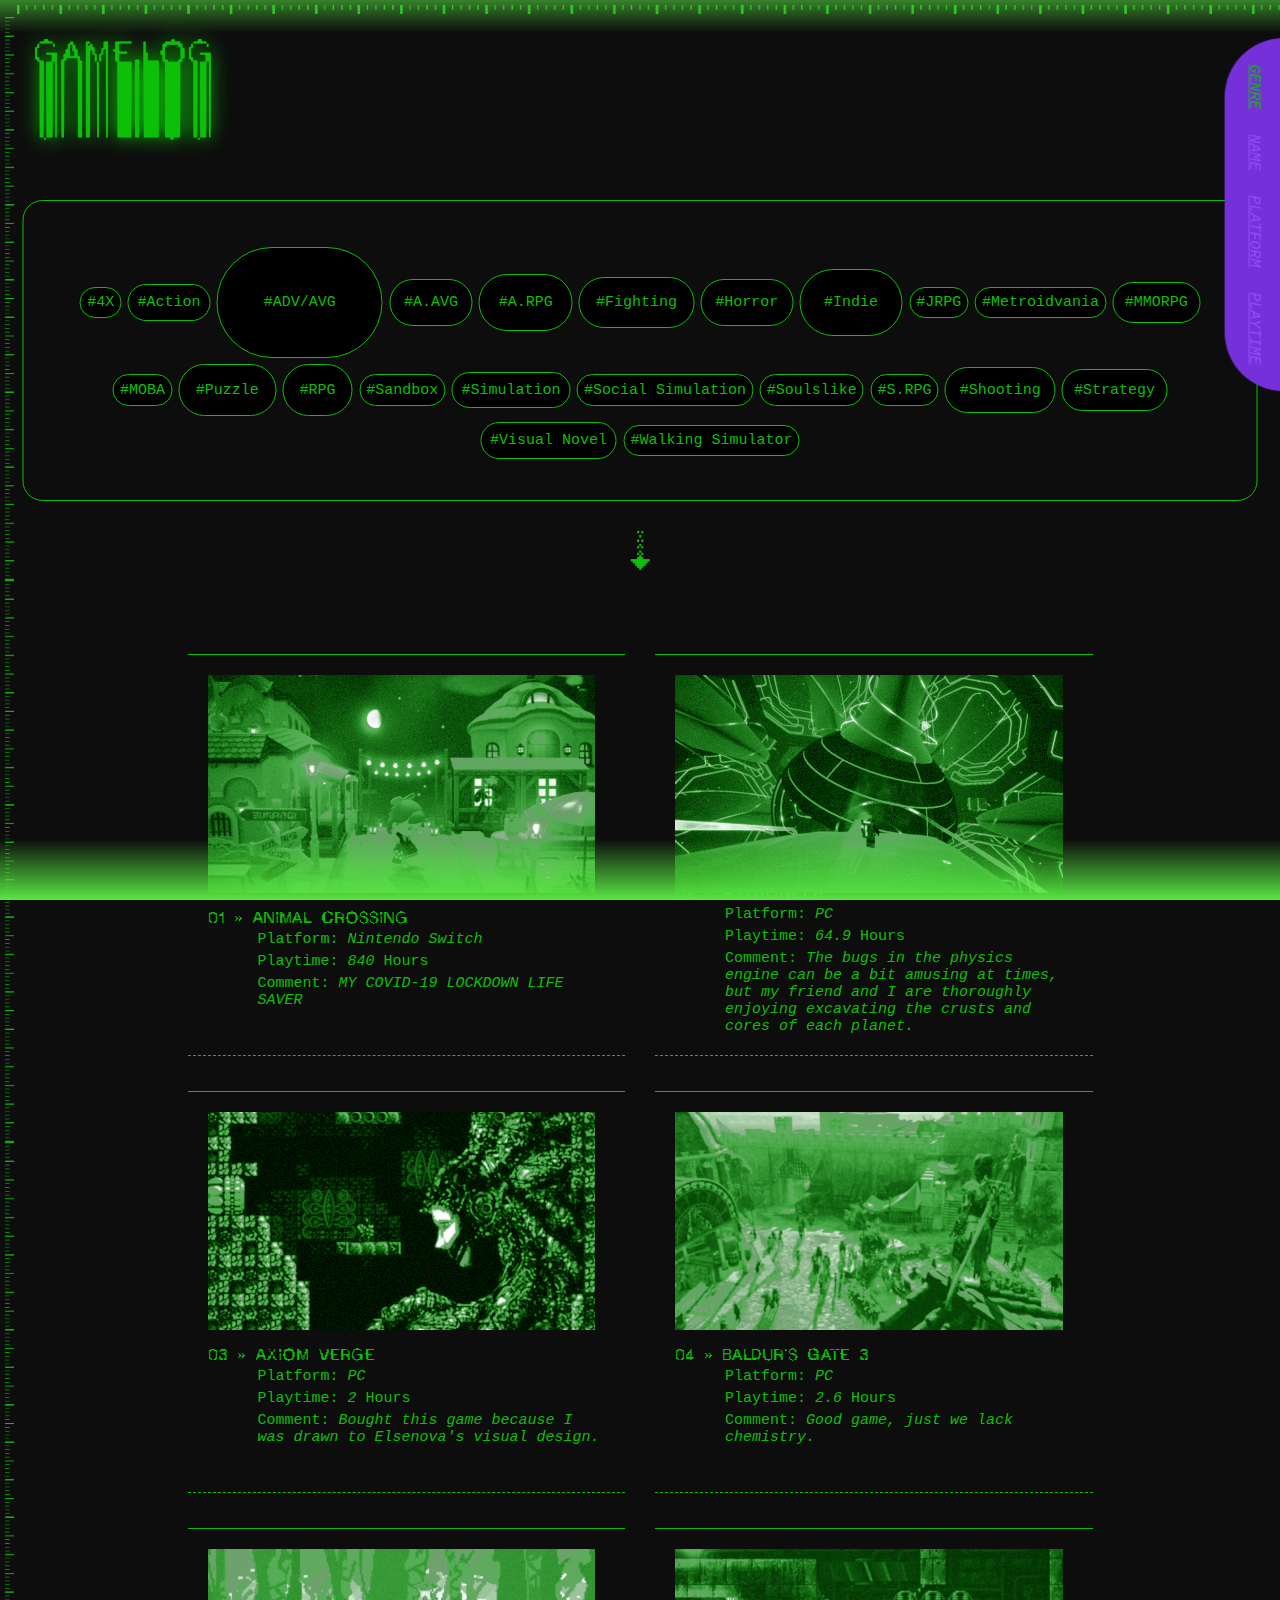
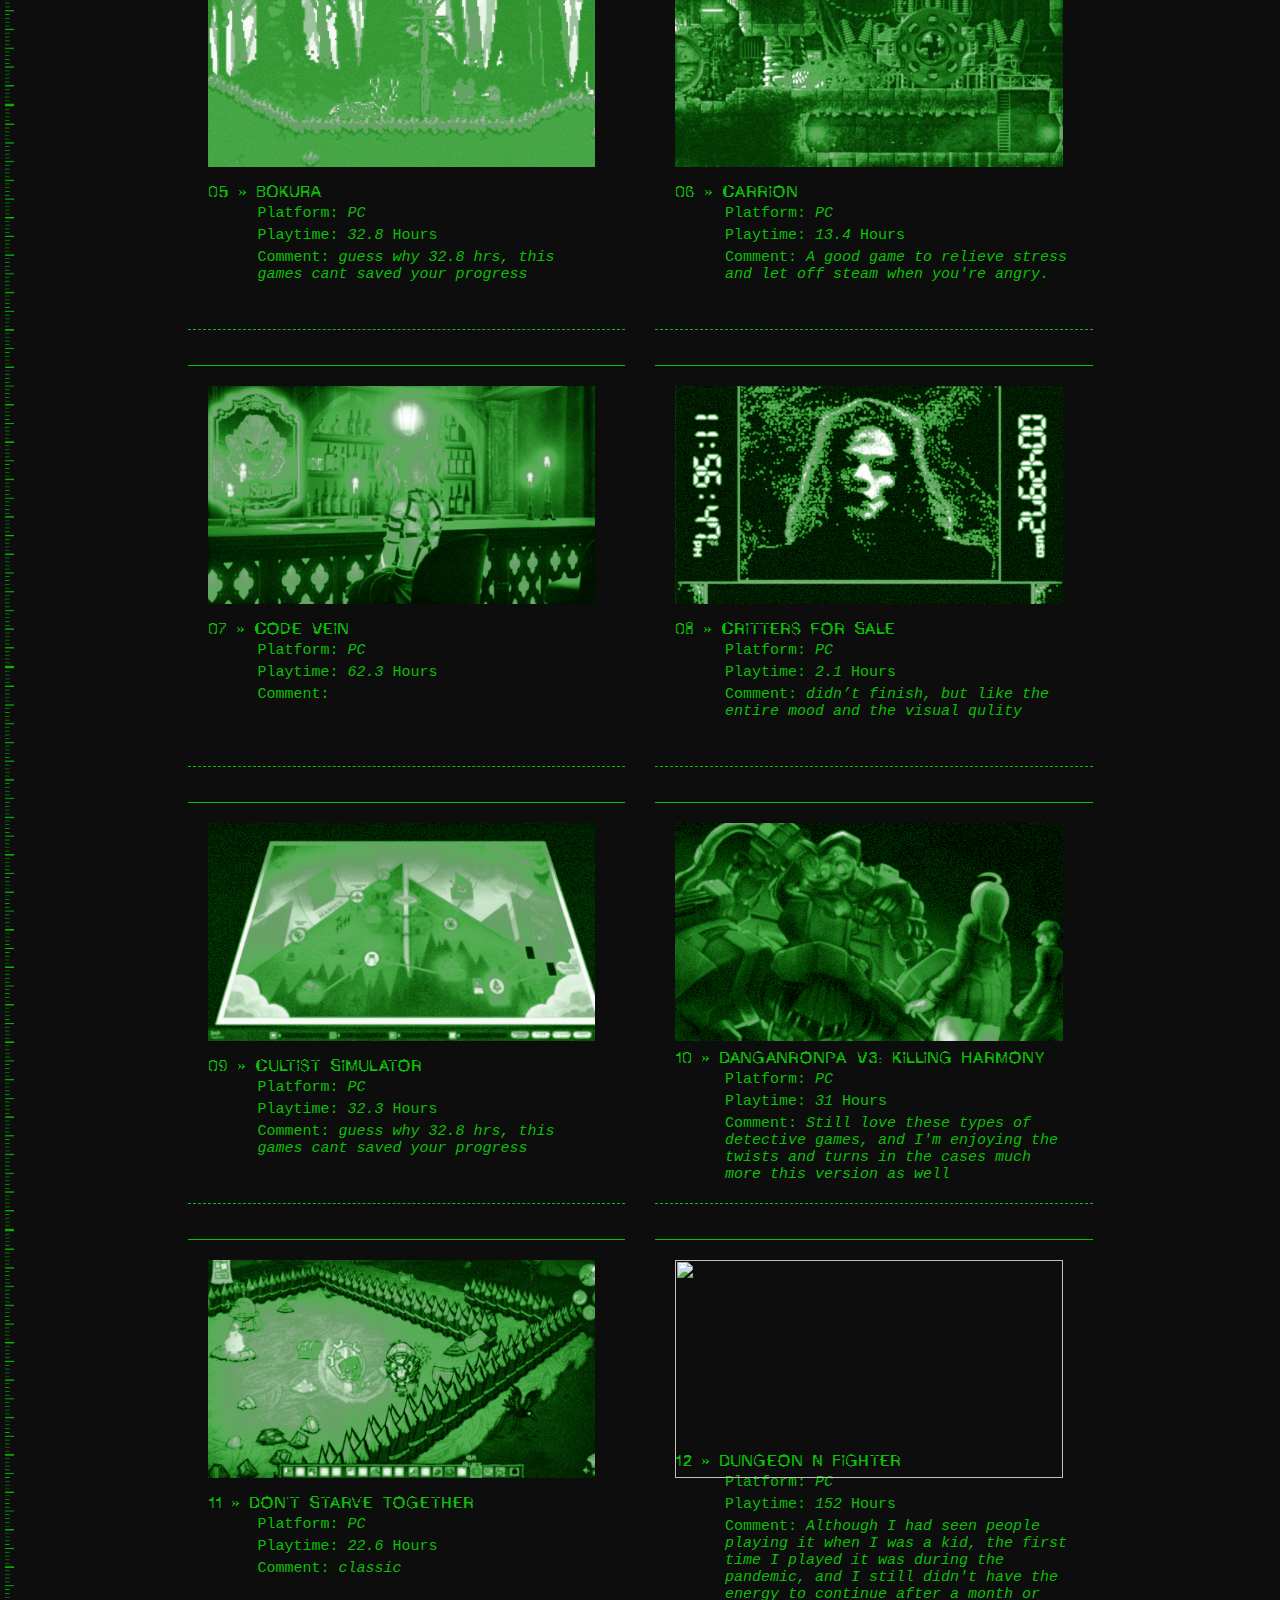
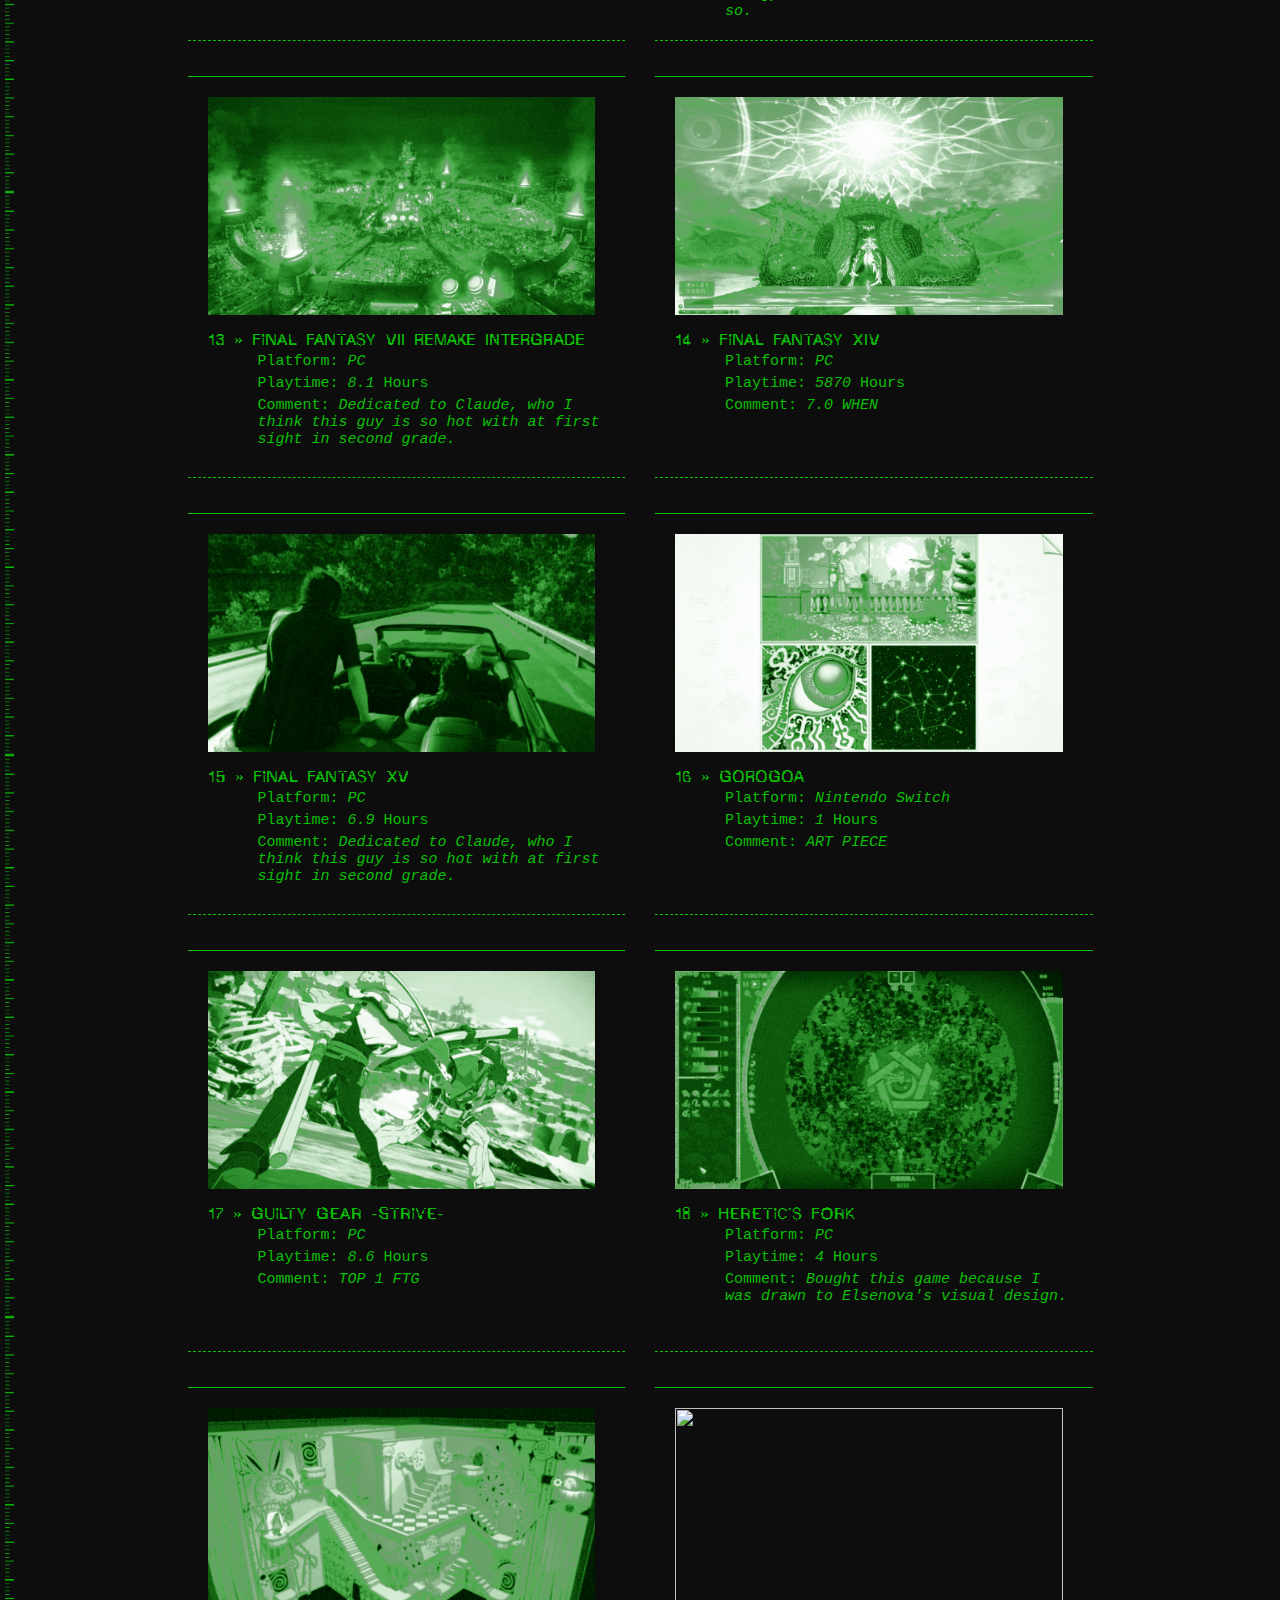
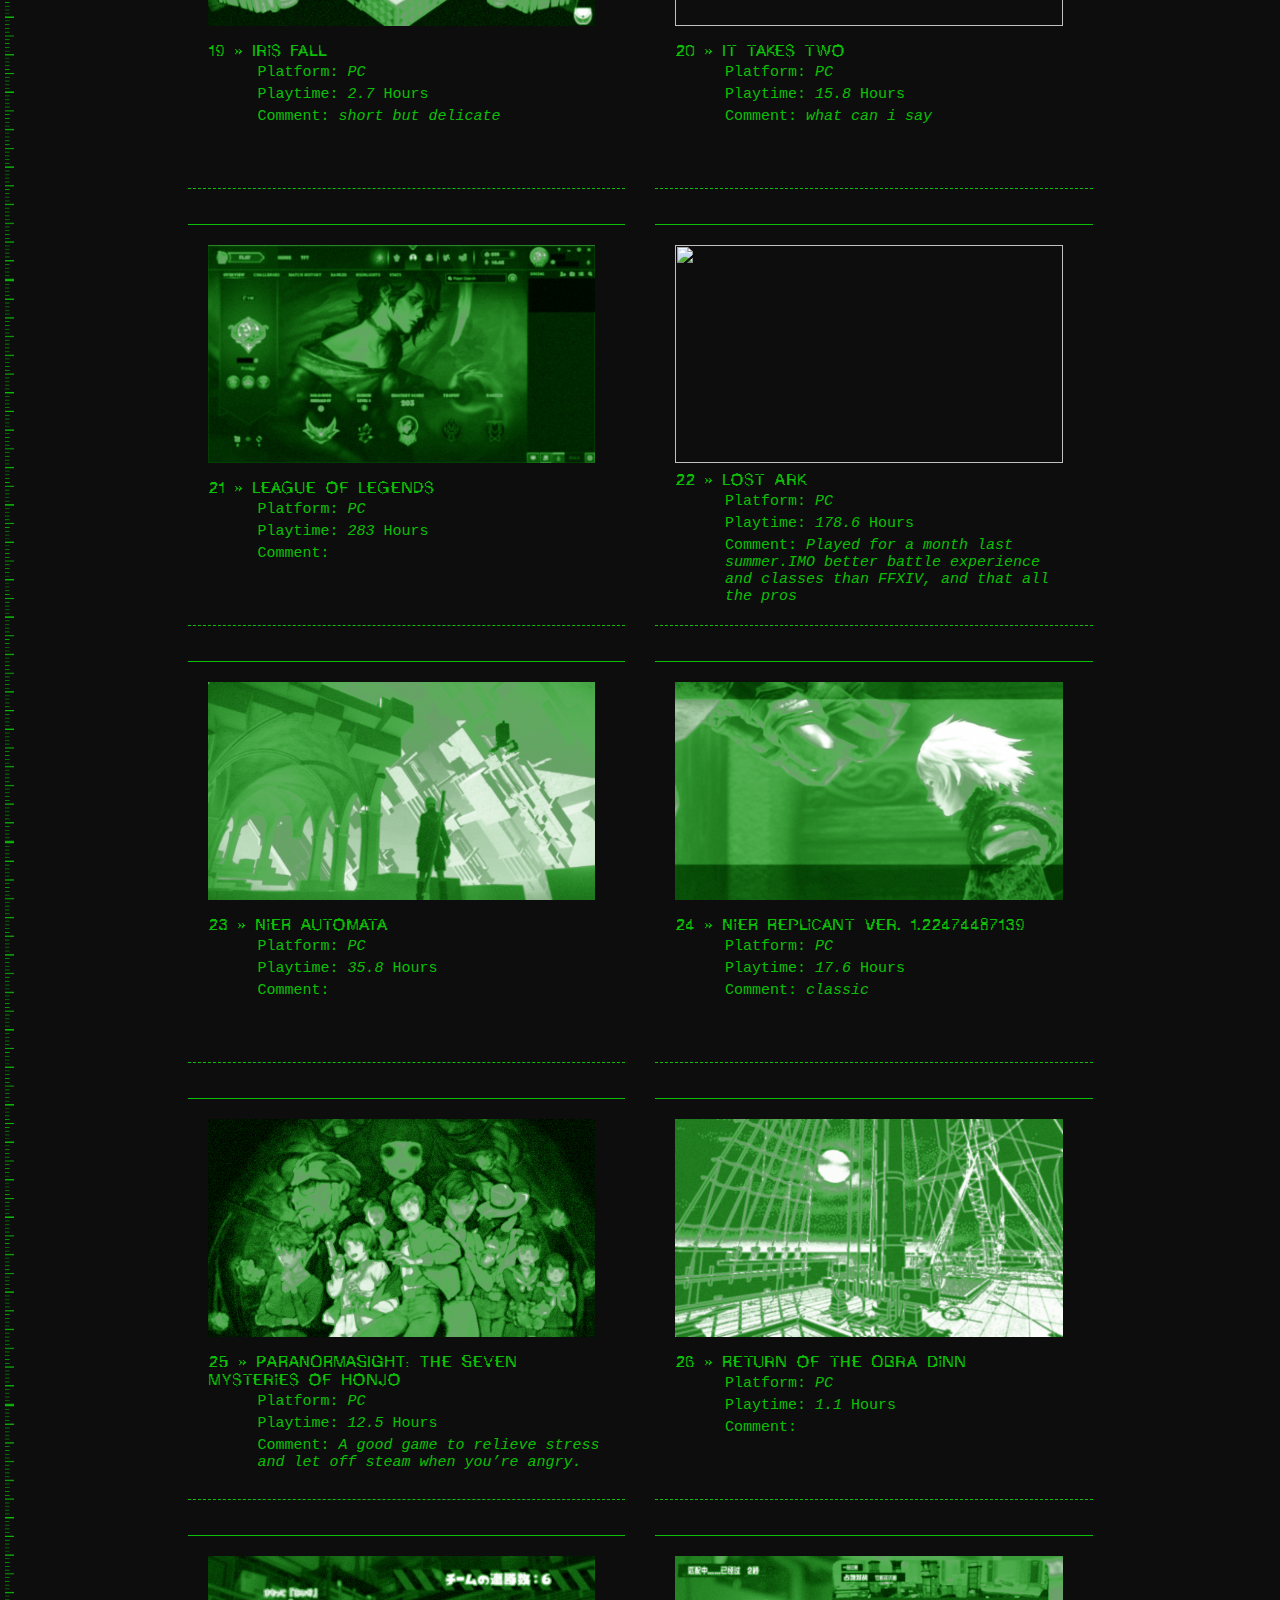
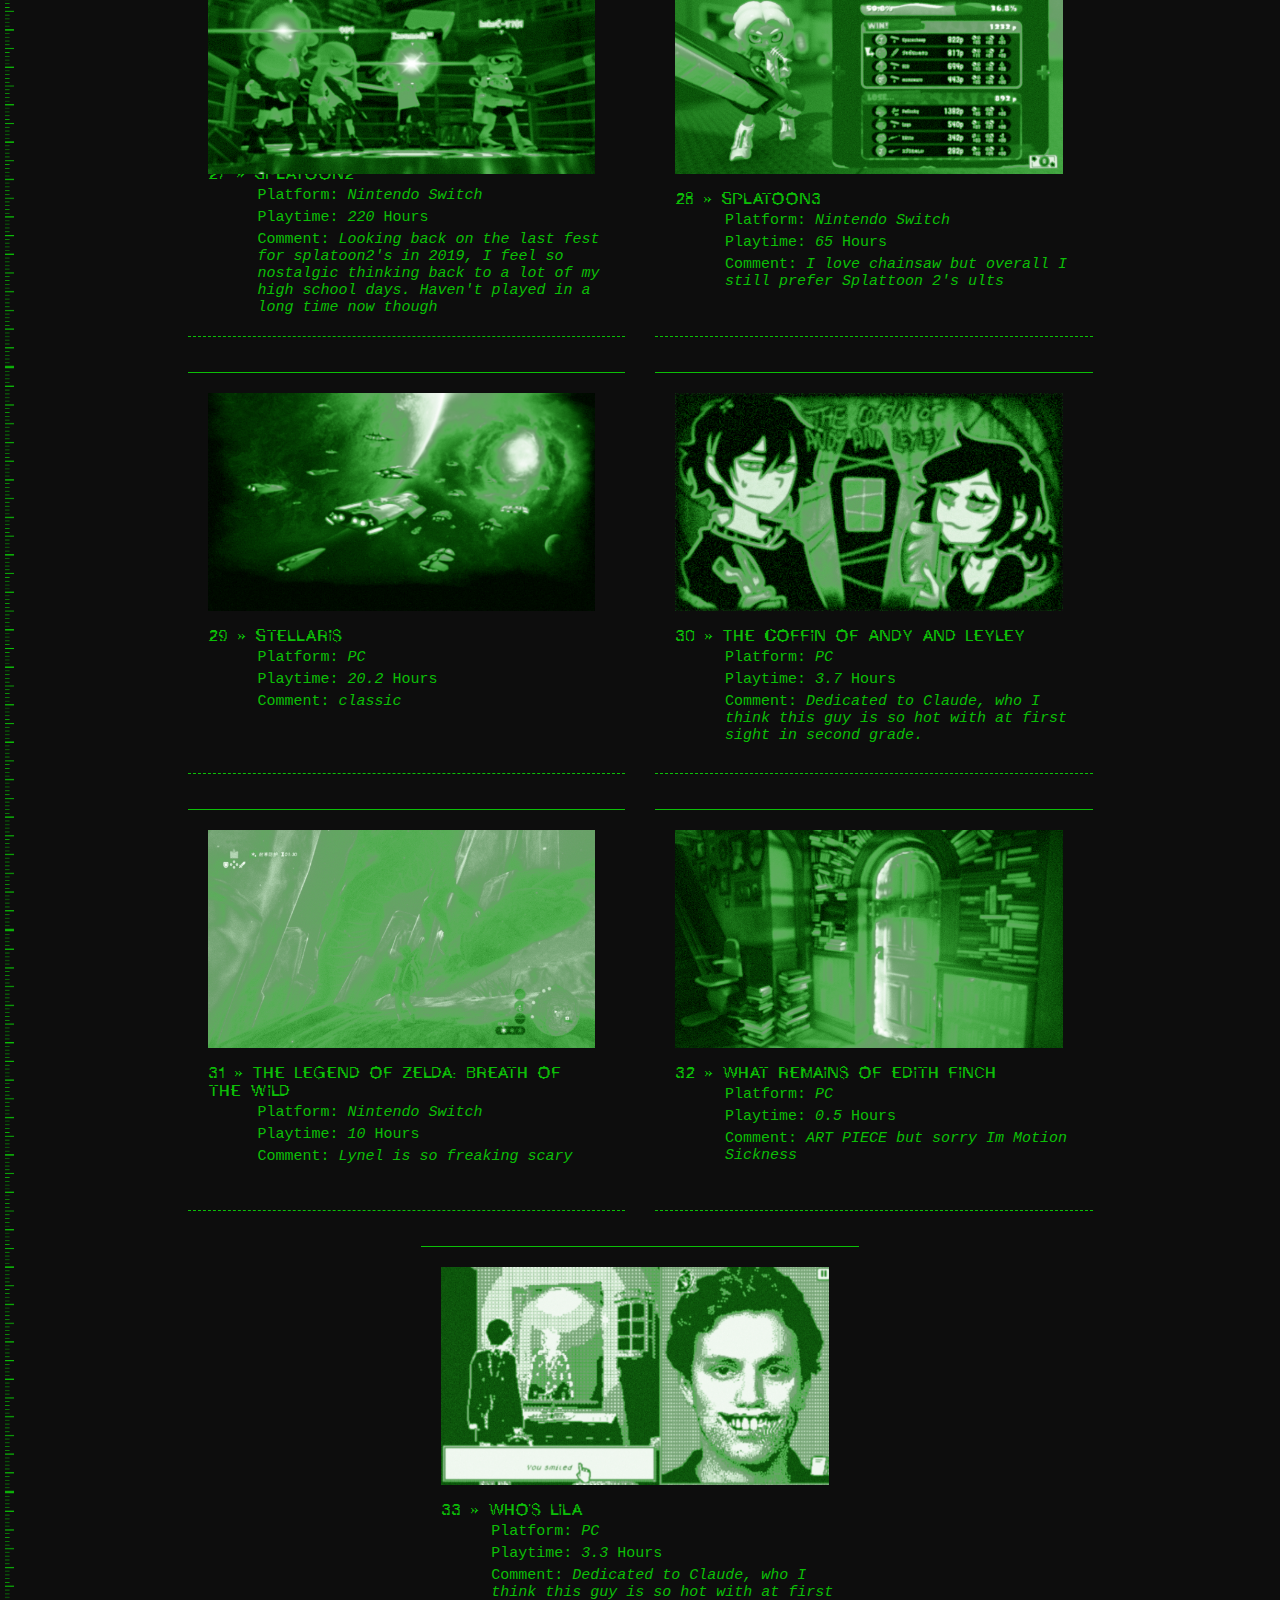
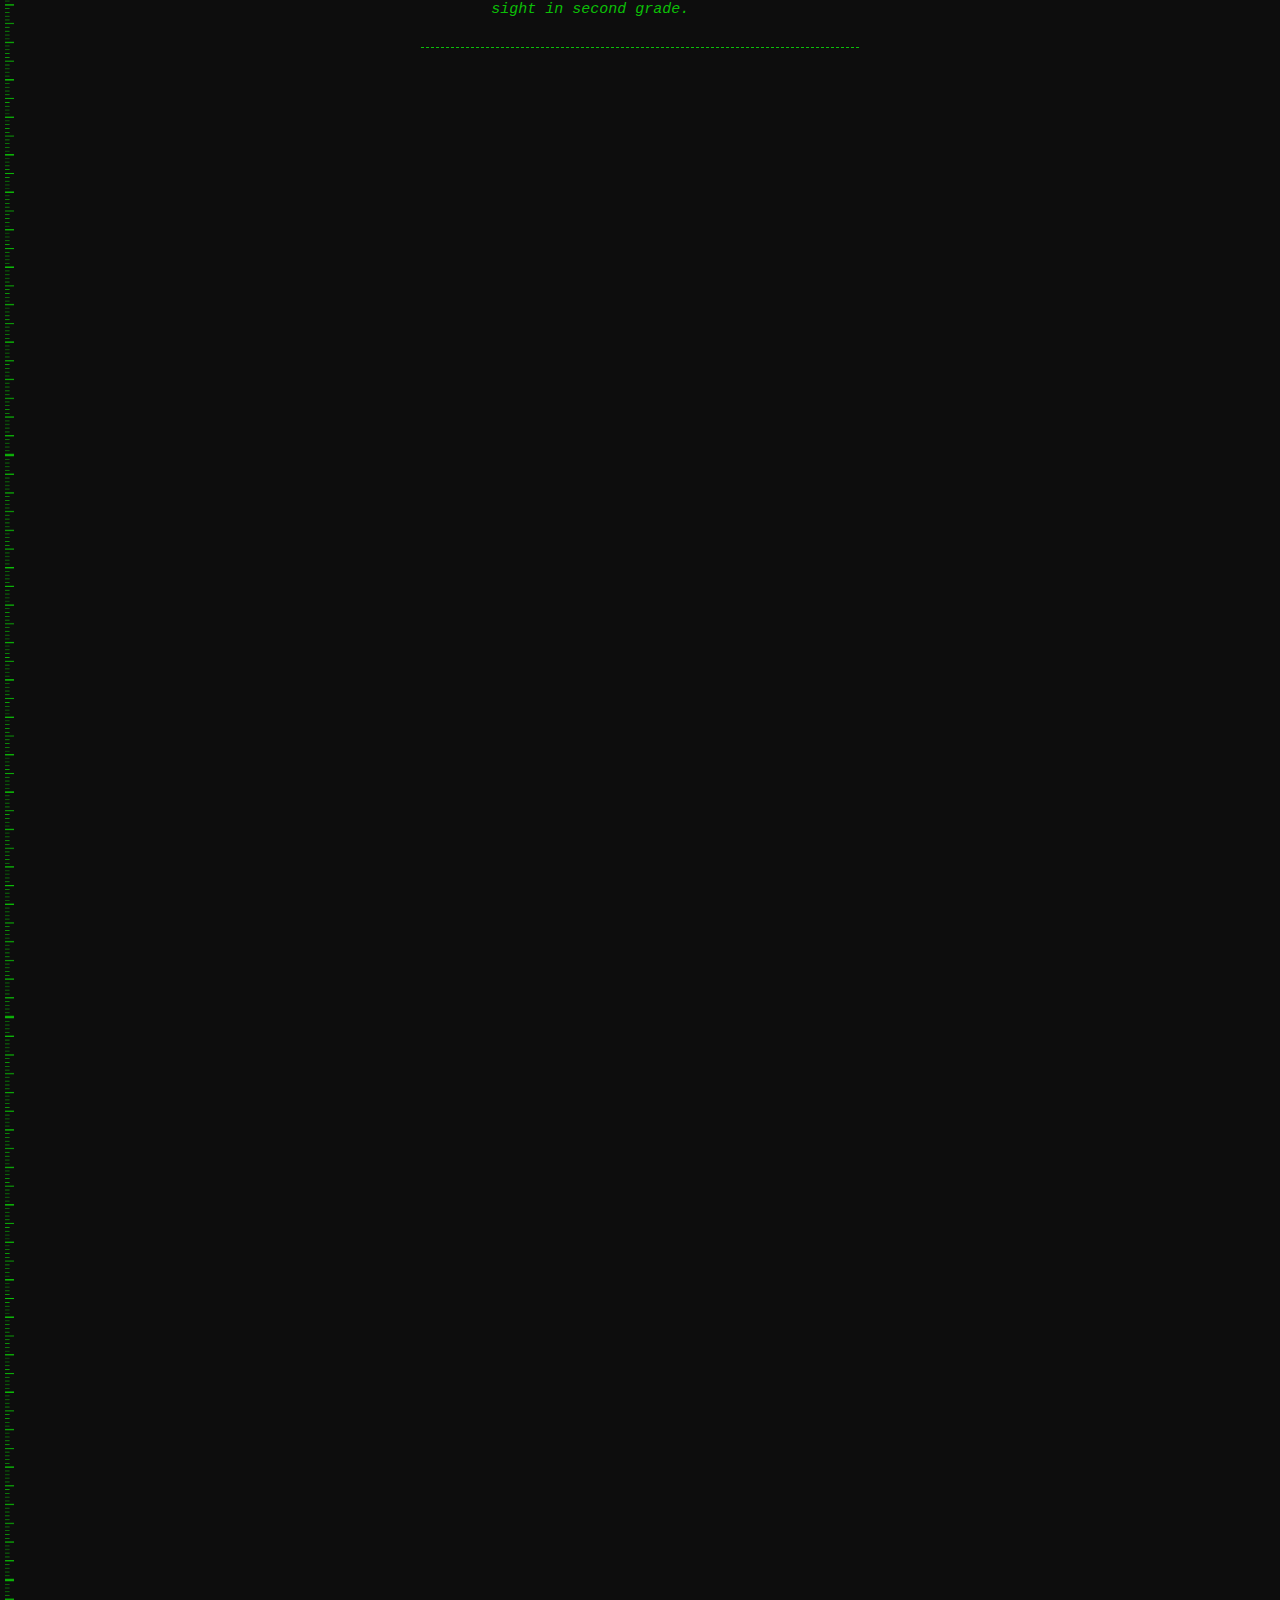
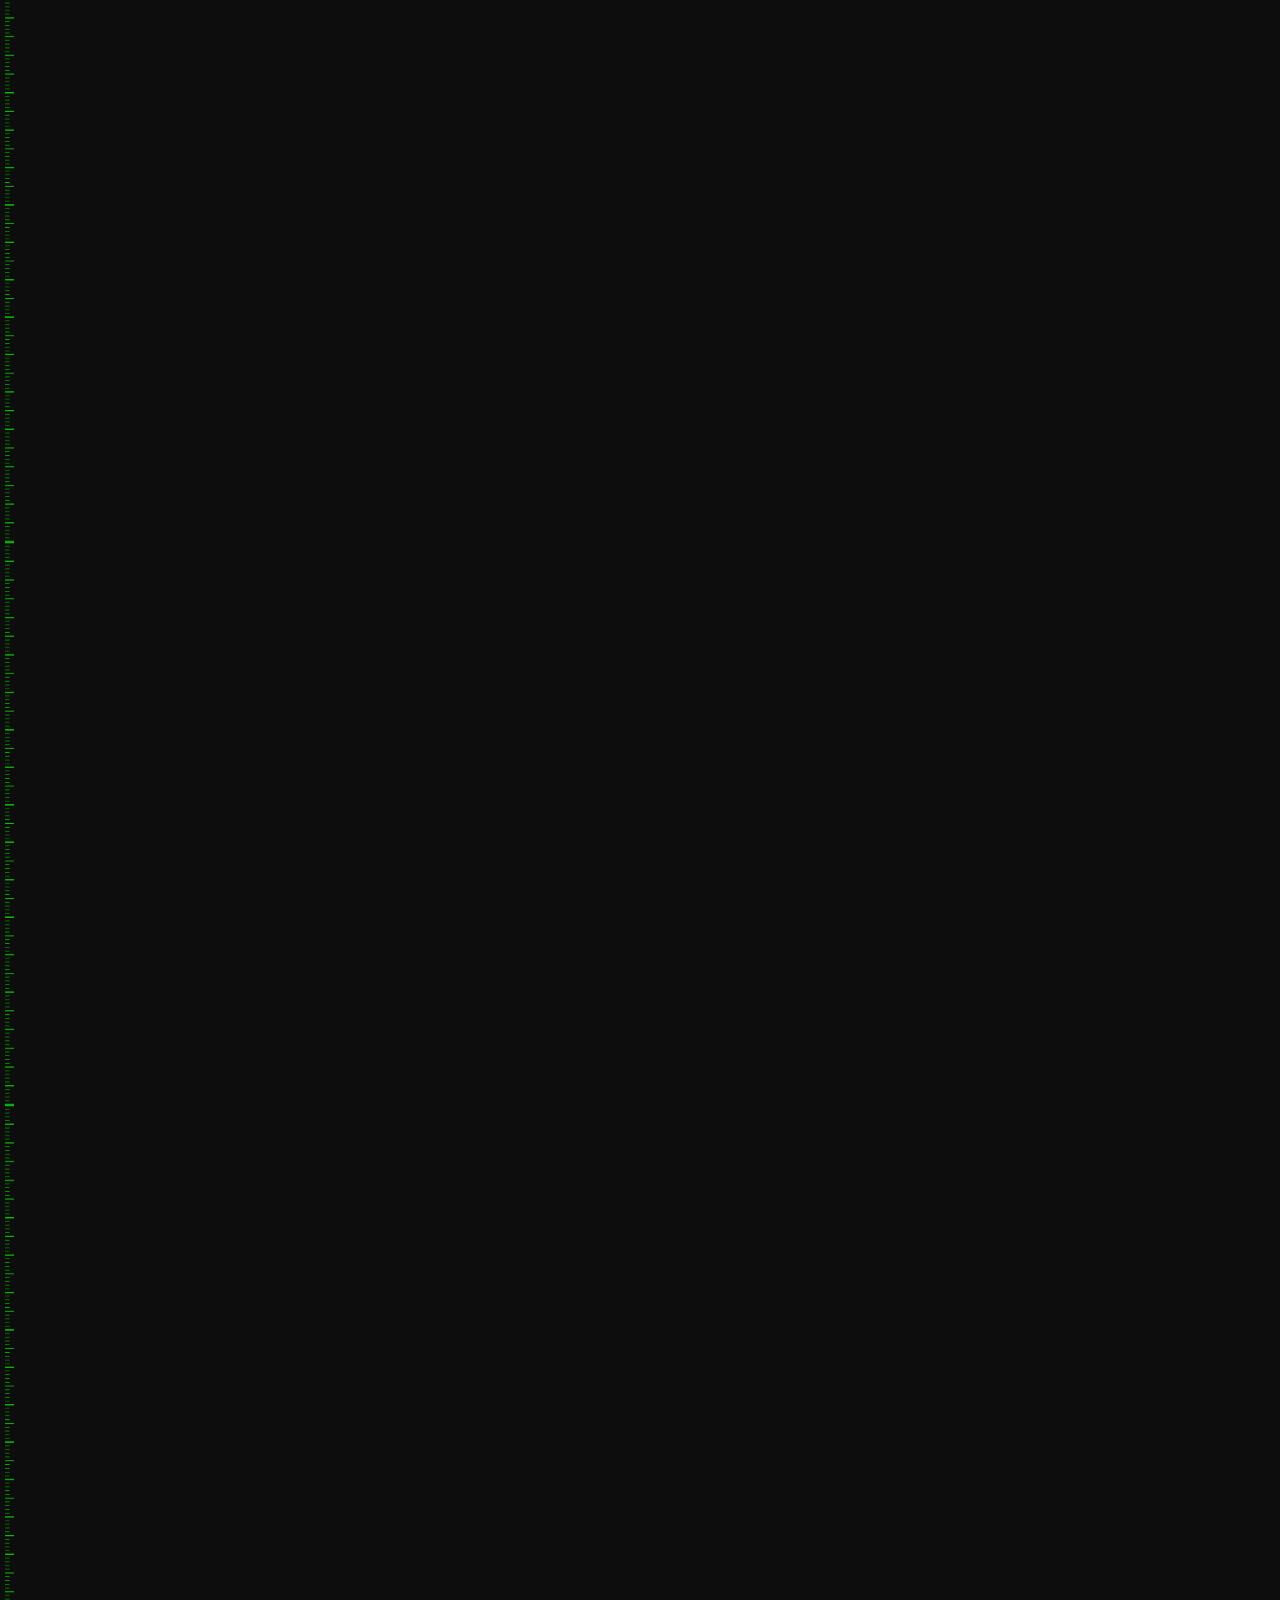
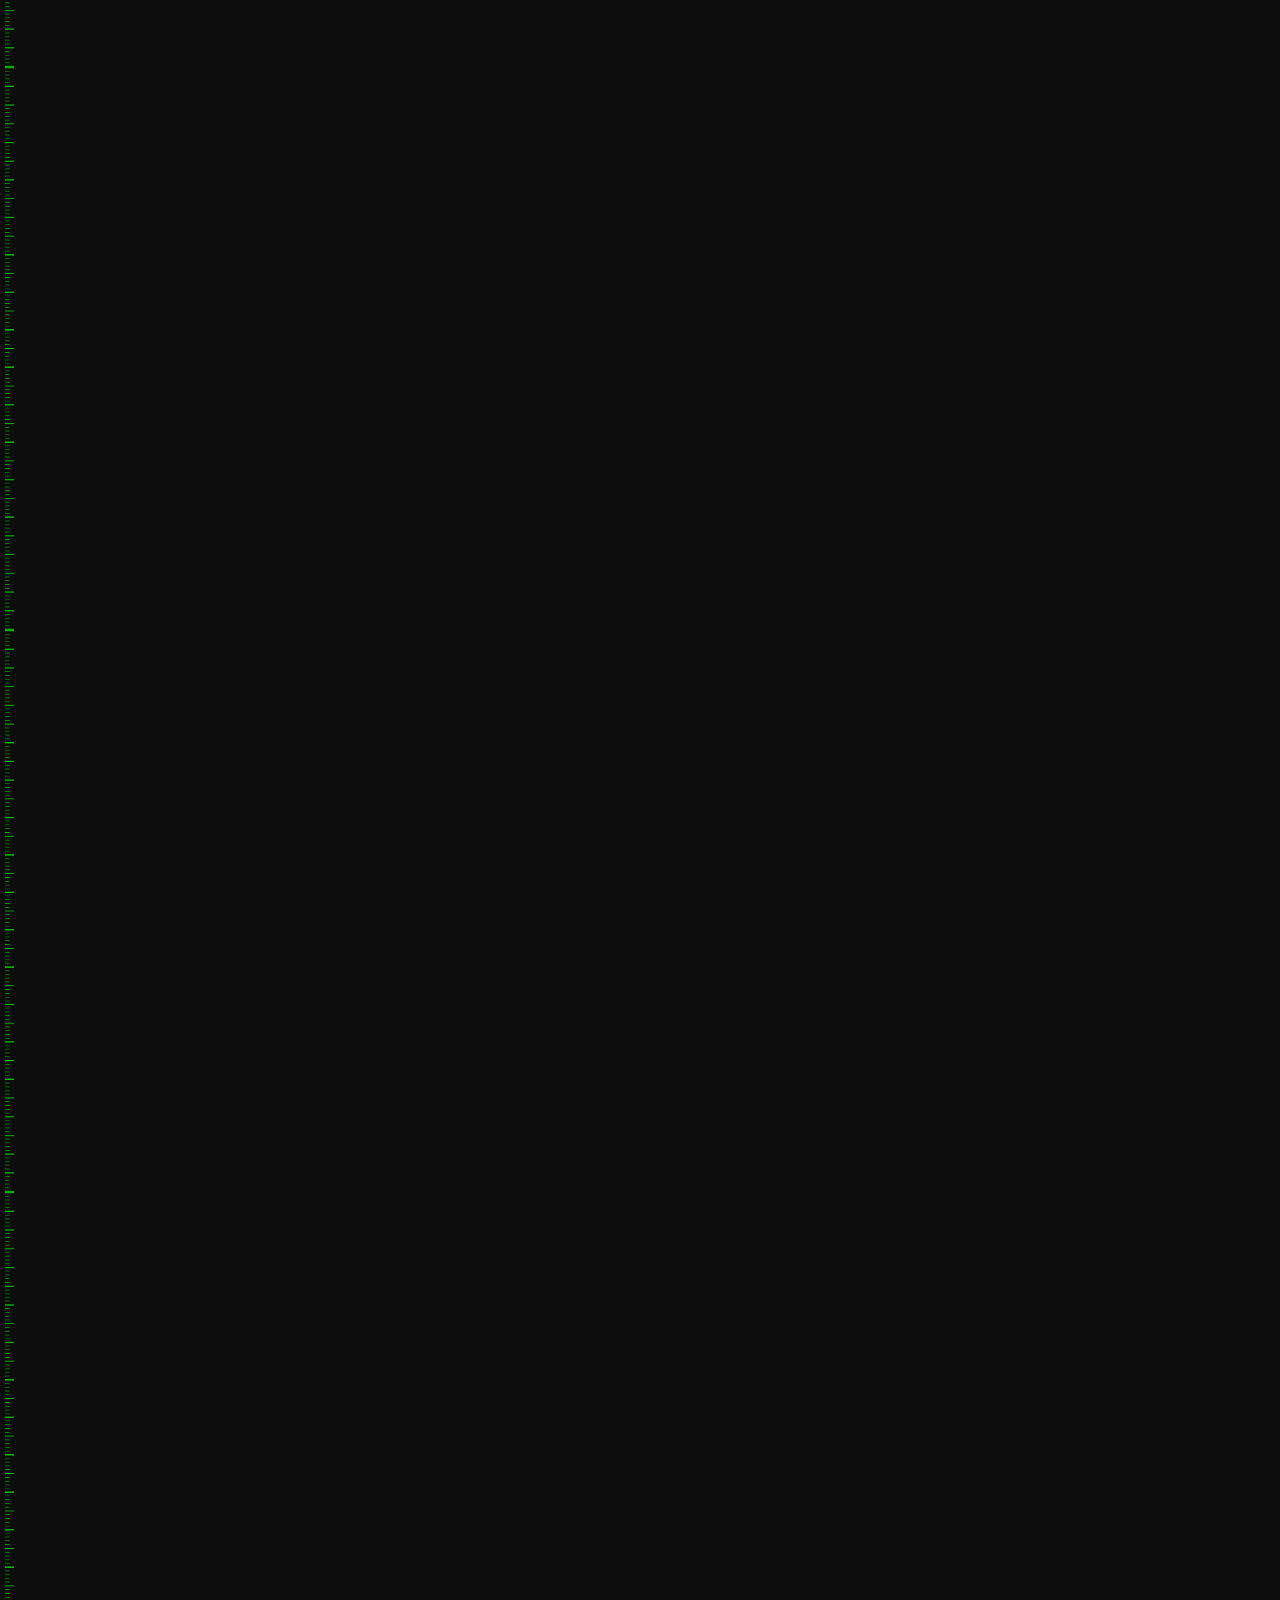
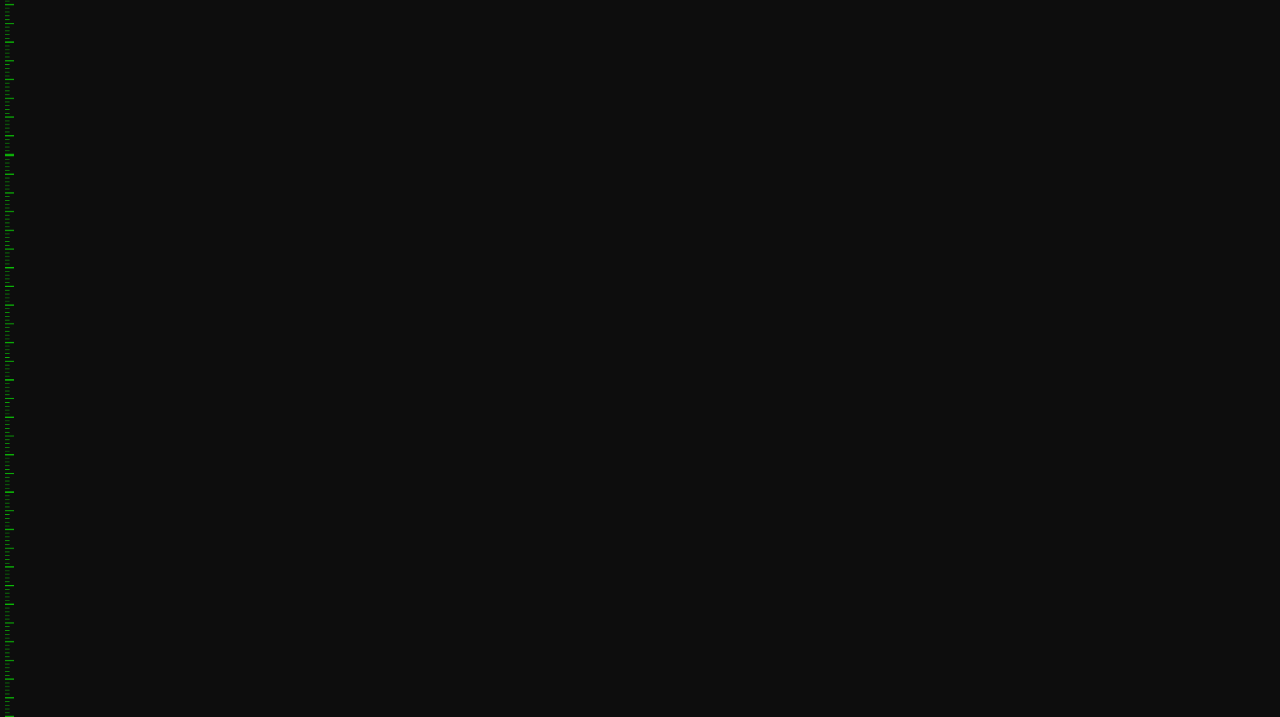
==== commit 3d1fa8e6: "hover" ====
--- a/entries/entry1/index.html
+++ b/entries/entry1/index.html
@@ -45,11 +45,12 @@
 <div style="width: 3000rem; height: 3.0625rem; transform-origin: 0 0; background: linear-gradient(180deg, #59E743 0%, rgba(49, 70, 129, 0) 100%)" class="gradientTop"></div>
 
 <div class="title-container">
-  <div class="title-block">
+  <div class="title-block" id="main" onmousemove="createTextCursor(event)">
    <img src="assets/titlever1.png" class="logo" style="width: 8.8125rem; height: 5.0625rem; filter: drop-shadow(0px 0px 10px rgba(12, 191, 7, 1)); animation: shadowBlink 1s infinite alternate cubic-bezier(0.4, 0.1, 0.6, 0.9);">
-   <div class="about">Game Data Updated: <br> 03/23/2024</div>
+   <div id="hoveringText">Game Data Updated: 03/23/2024</div>
   </div>
   </div> 
+
 
 <!-- <div id="box">
   <span class="text">This website features a selection of games played by the site owner, </span>
--- a/entries/entry1/main.css
+++ b/entries/entry1/main.css
@@ -160,6 +160,8 @@
   z-index: 99;
  }
 
+ 
+
 
  @media screen and (max-width: 768px) {
 
@@ -225,6 +227,25 @@
       filter: drop-shadow(0px 0px 20px rgba(12, 191, 7, 1));
   }
 }
+
+#main:hover > #hoveringText {
+  display : block;
+}
+
+#hoveringText {
+  position: absolute;
+  font-style: italic;
+  font-size: 0.75rem;
+  color:#7530D9;
+  display: none;
+}
+
+#main{
+  /* width: 300px;
+  height: 300px; */
+  cursor: none;
+}
+
 
 .about{
   display: flex;
@@ -349,7 +370,7 @@
 align-items: center;
 gap: 0.625rem;
 color: #0CBF07;
-background-color: #000;
+background-color: #0D0D0D;
 font-family: "t26-carbon", monospace;
 font-weight: 100;
 font-style: normal;
@@ -627,8 +648,8 @@
   align-items: center;
   margin-top: 0.25rem;
   padding:1rem;
-  border-bottom: 1px dashed #7530D9;
-  border-top: 1px solid #7530D9;
+  border-bottom: 1px dashed #0CBF07;
+  border-top: 1px solid #0CBF07;
 }
 
 .text-block{
@@ -767,6 +788,25 @@
   to {
       filter: drop-shadow(0px 0px 20px rgba(12, 191, 7, 1));
   }
+}
+
+
+#main:hover > #hoveringText {
+  display : block;
+}
+
+#hoveringText {
+  position: absolute;
+  font-style: italic;
+  font-size: 0.75rem;
+  color:#7530D9;
+  display: none;
+}
+
+#main{
+  /* width: 300px;
+  height: 300px; */
+  cursor: none;
 }
 
 .about{
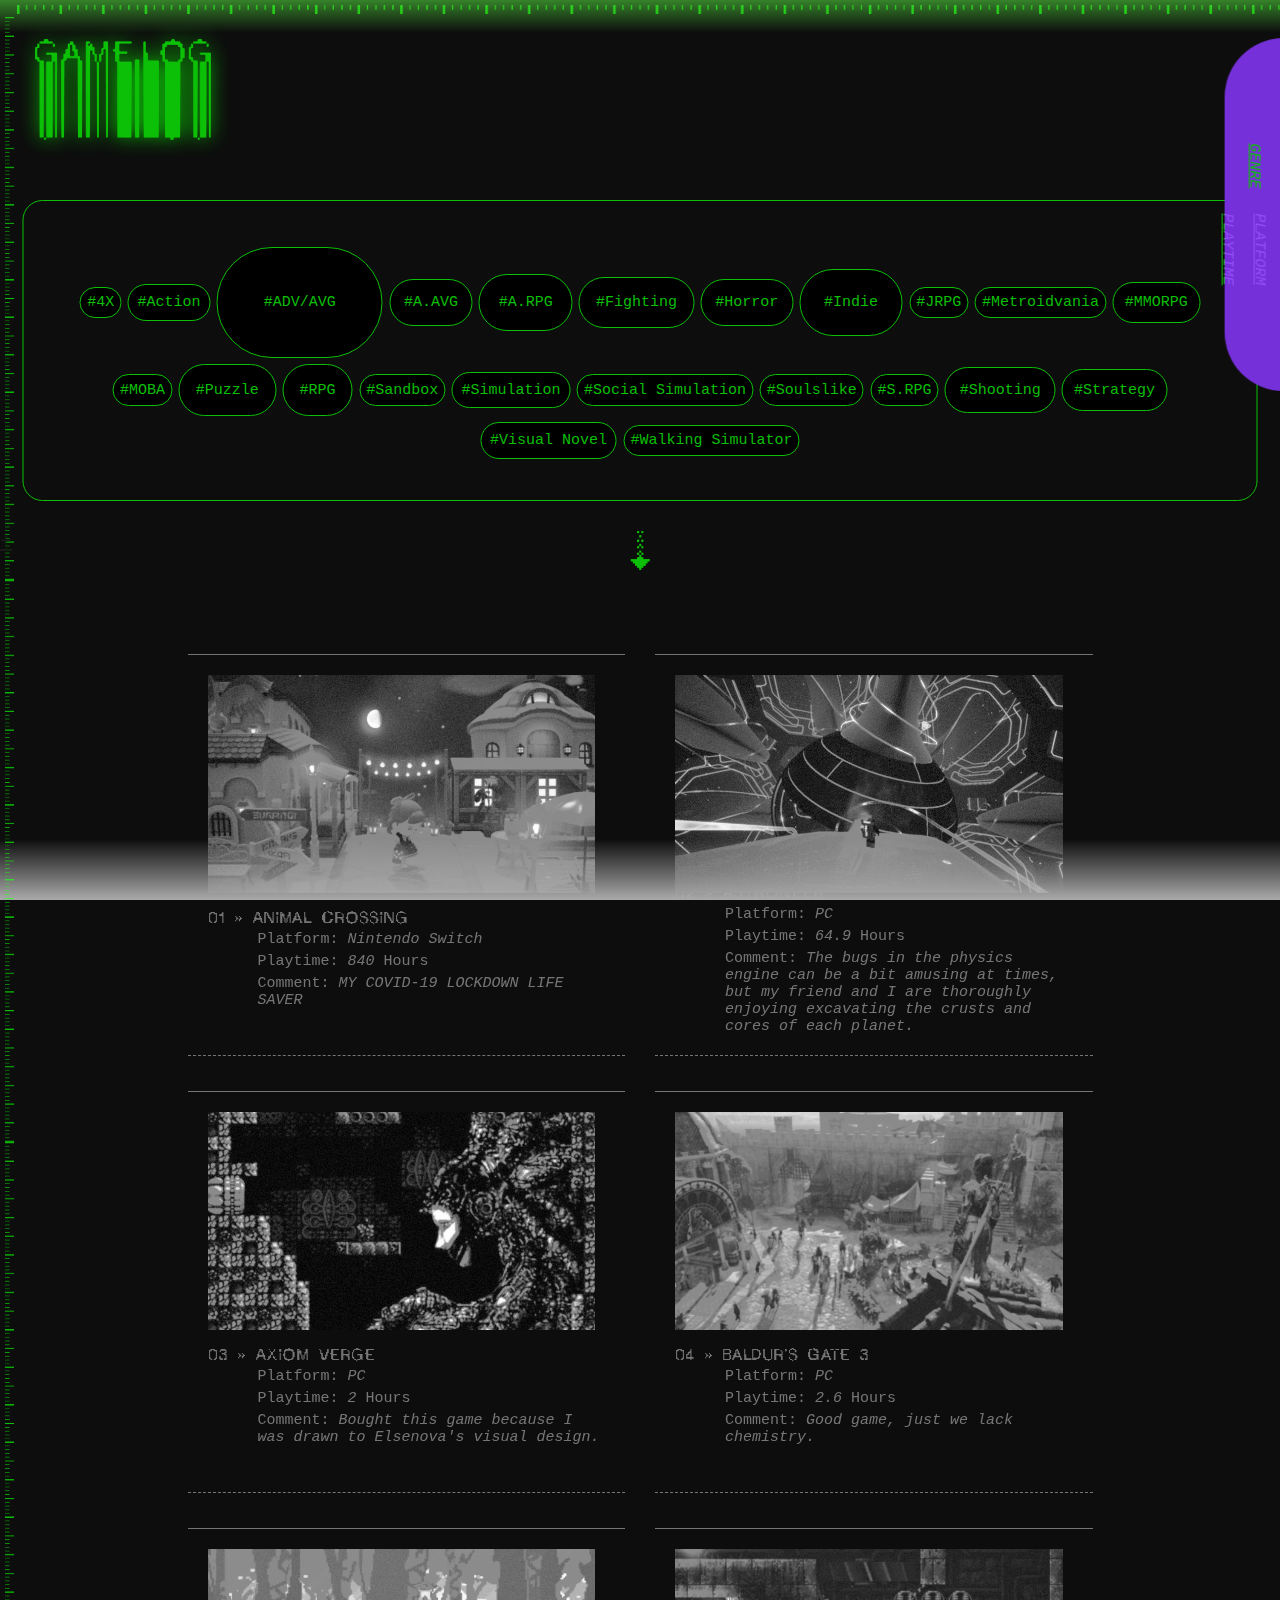
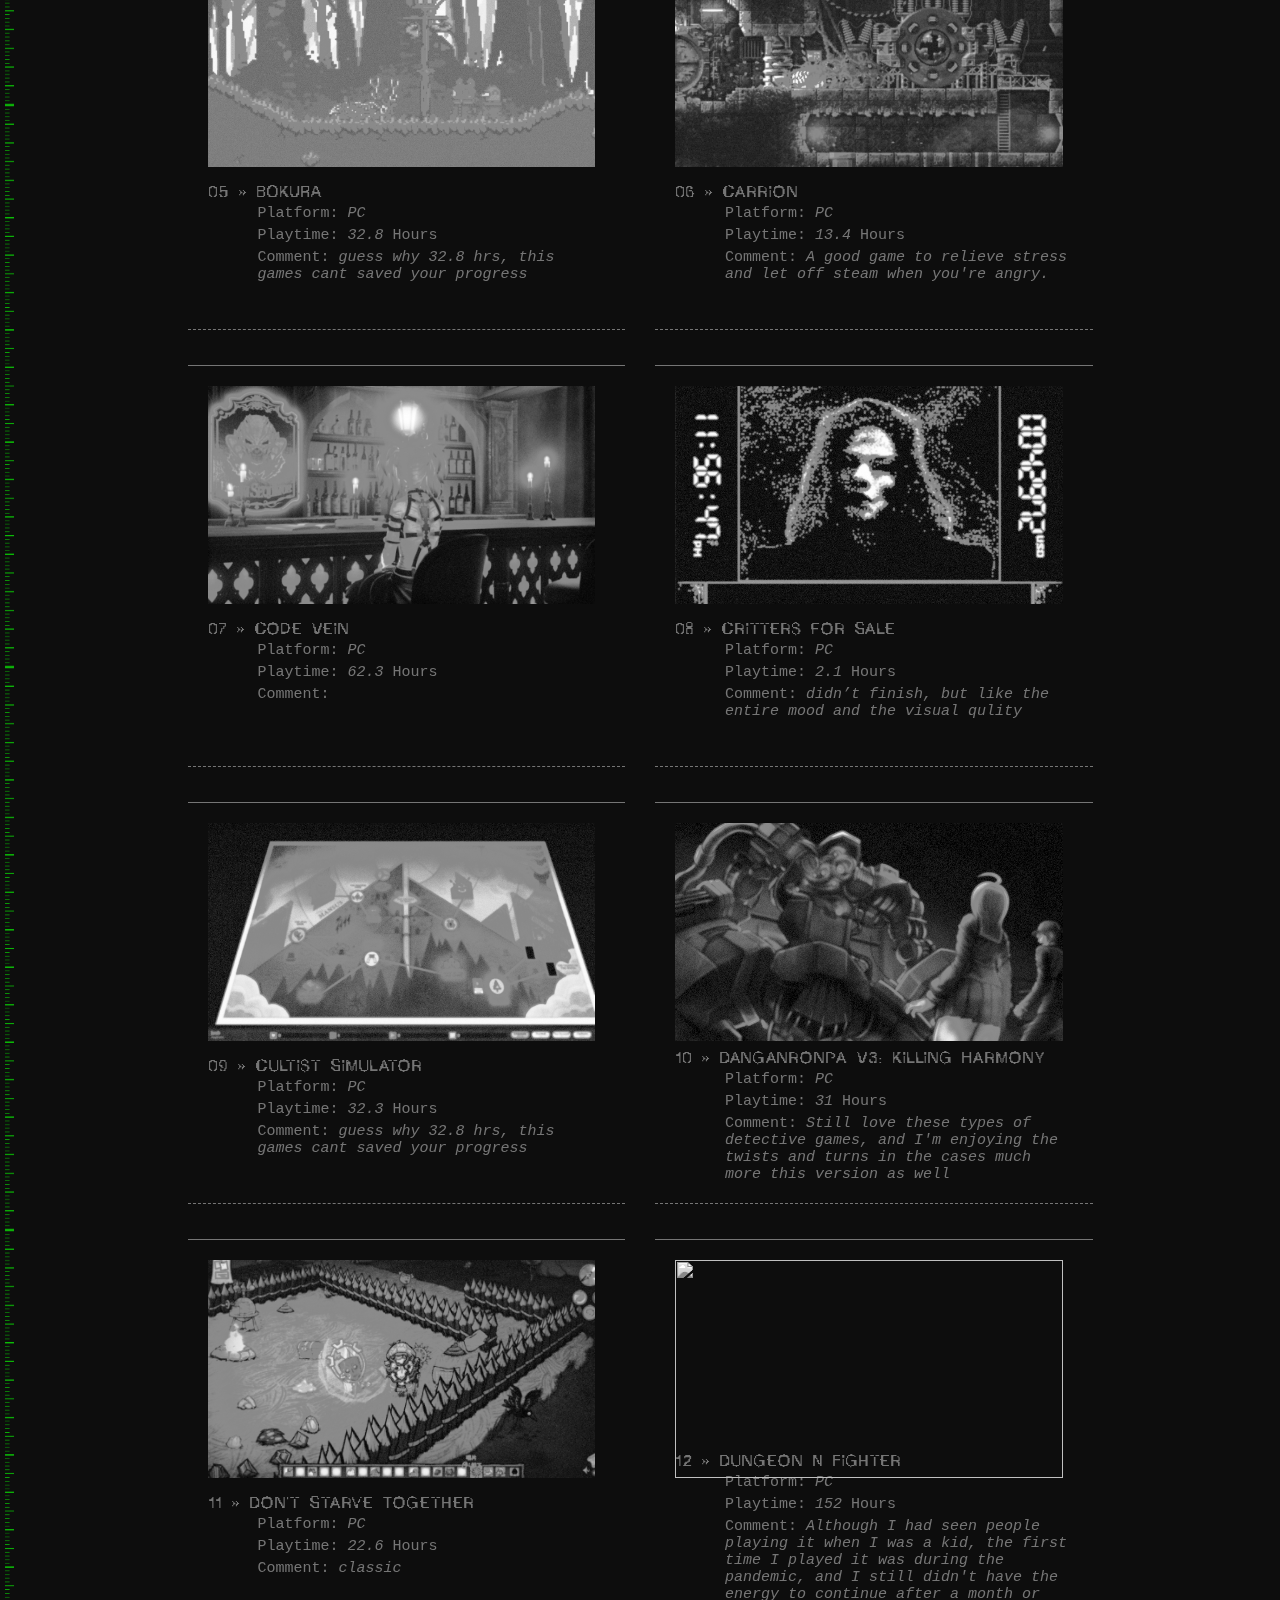
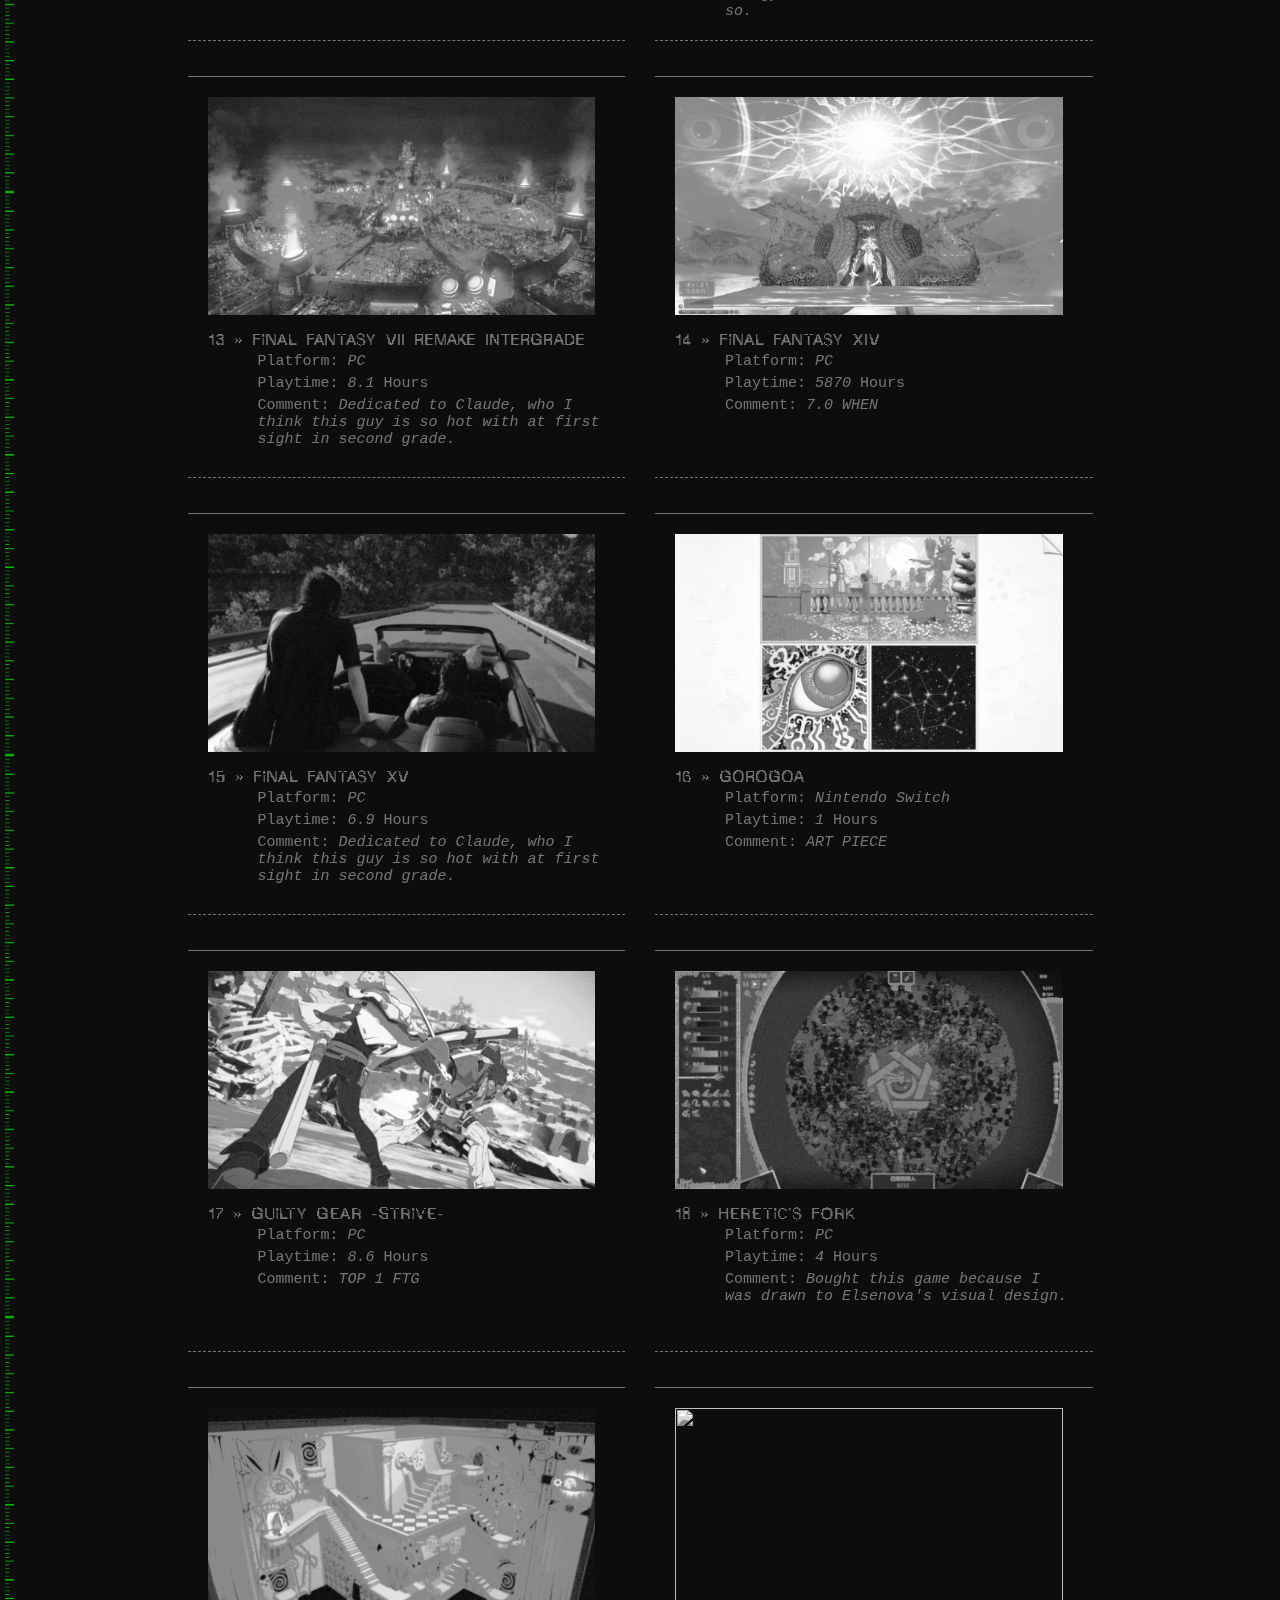
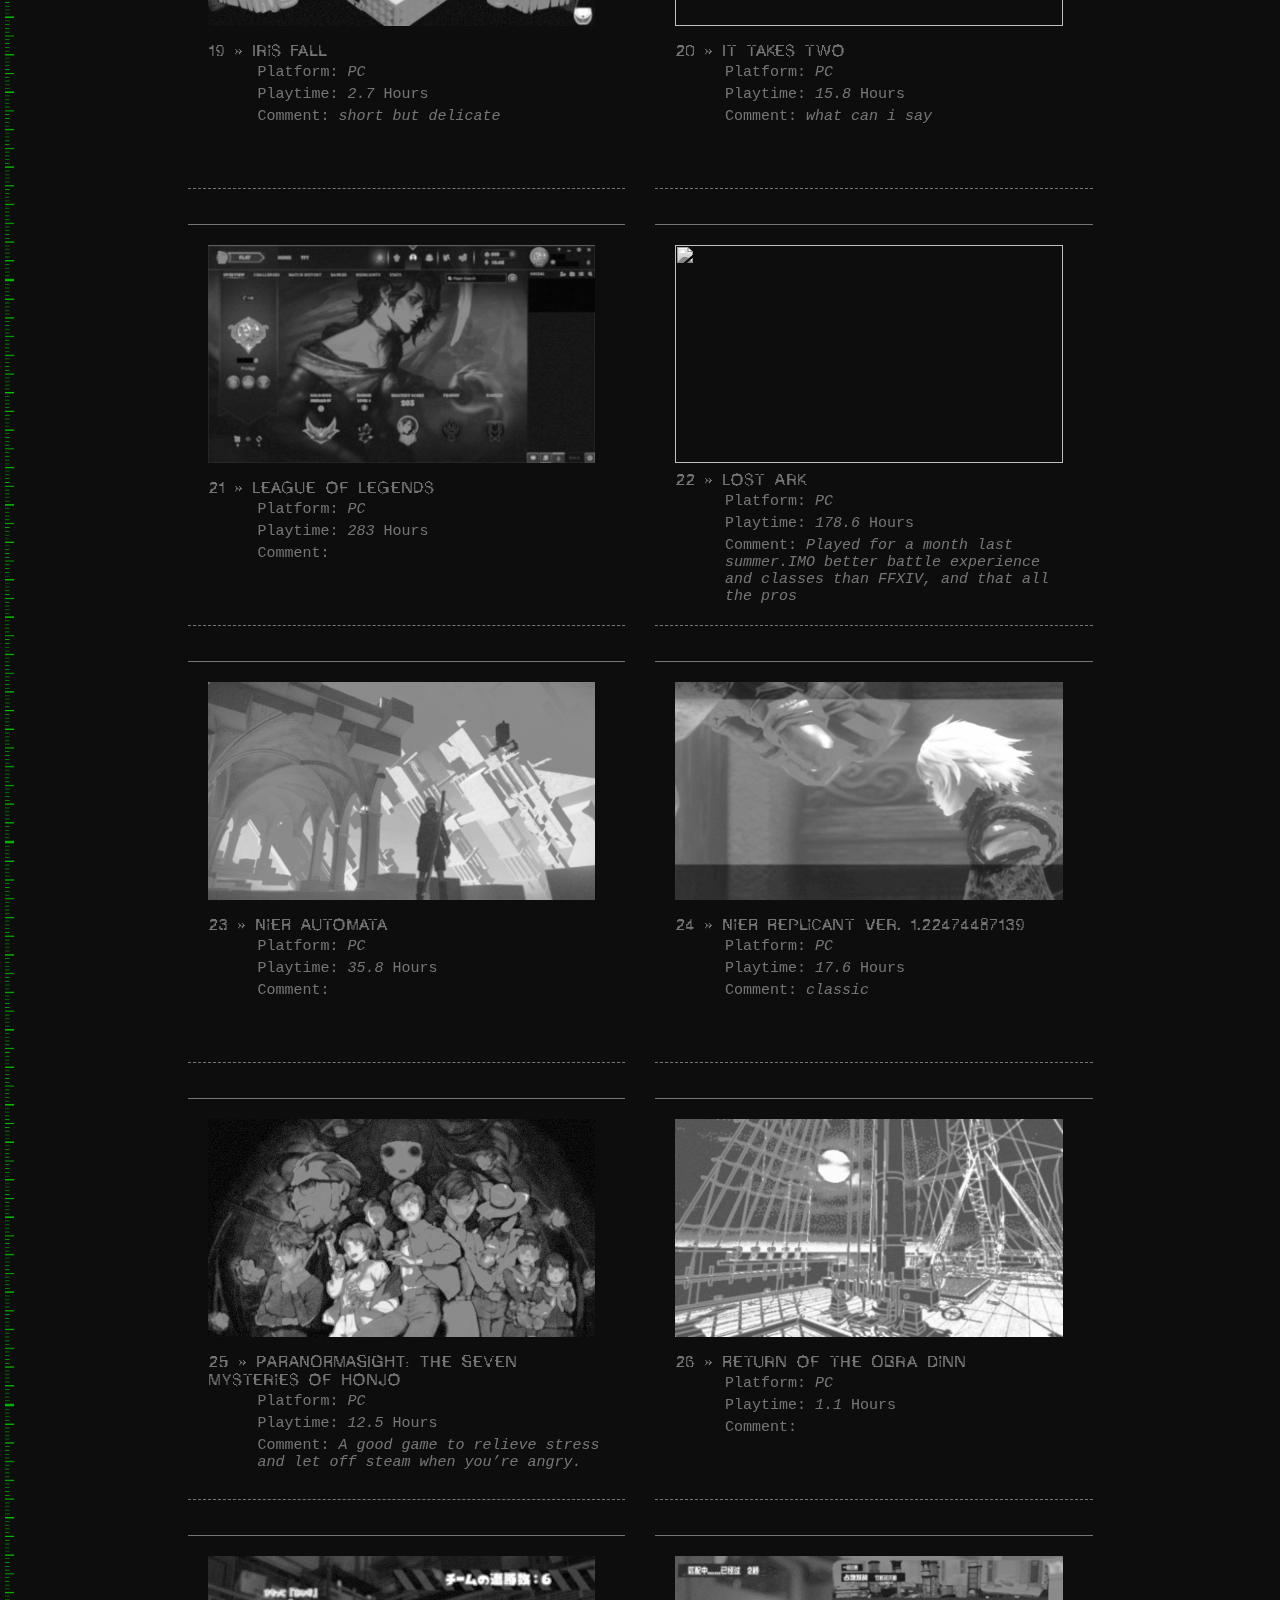
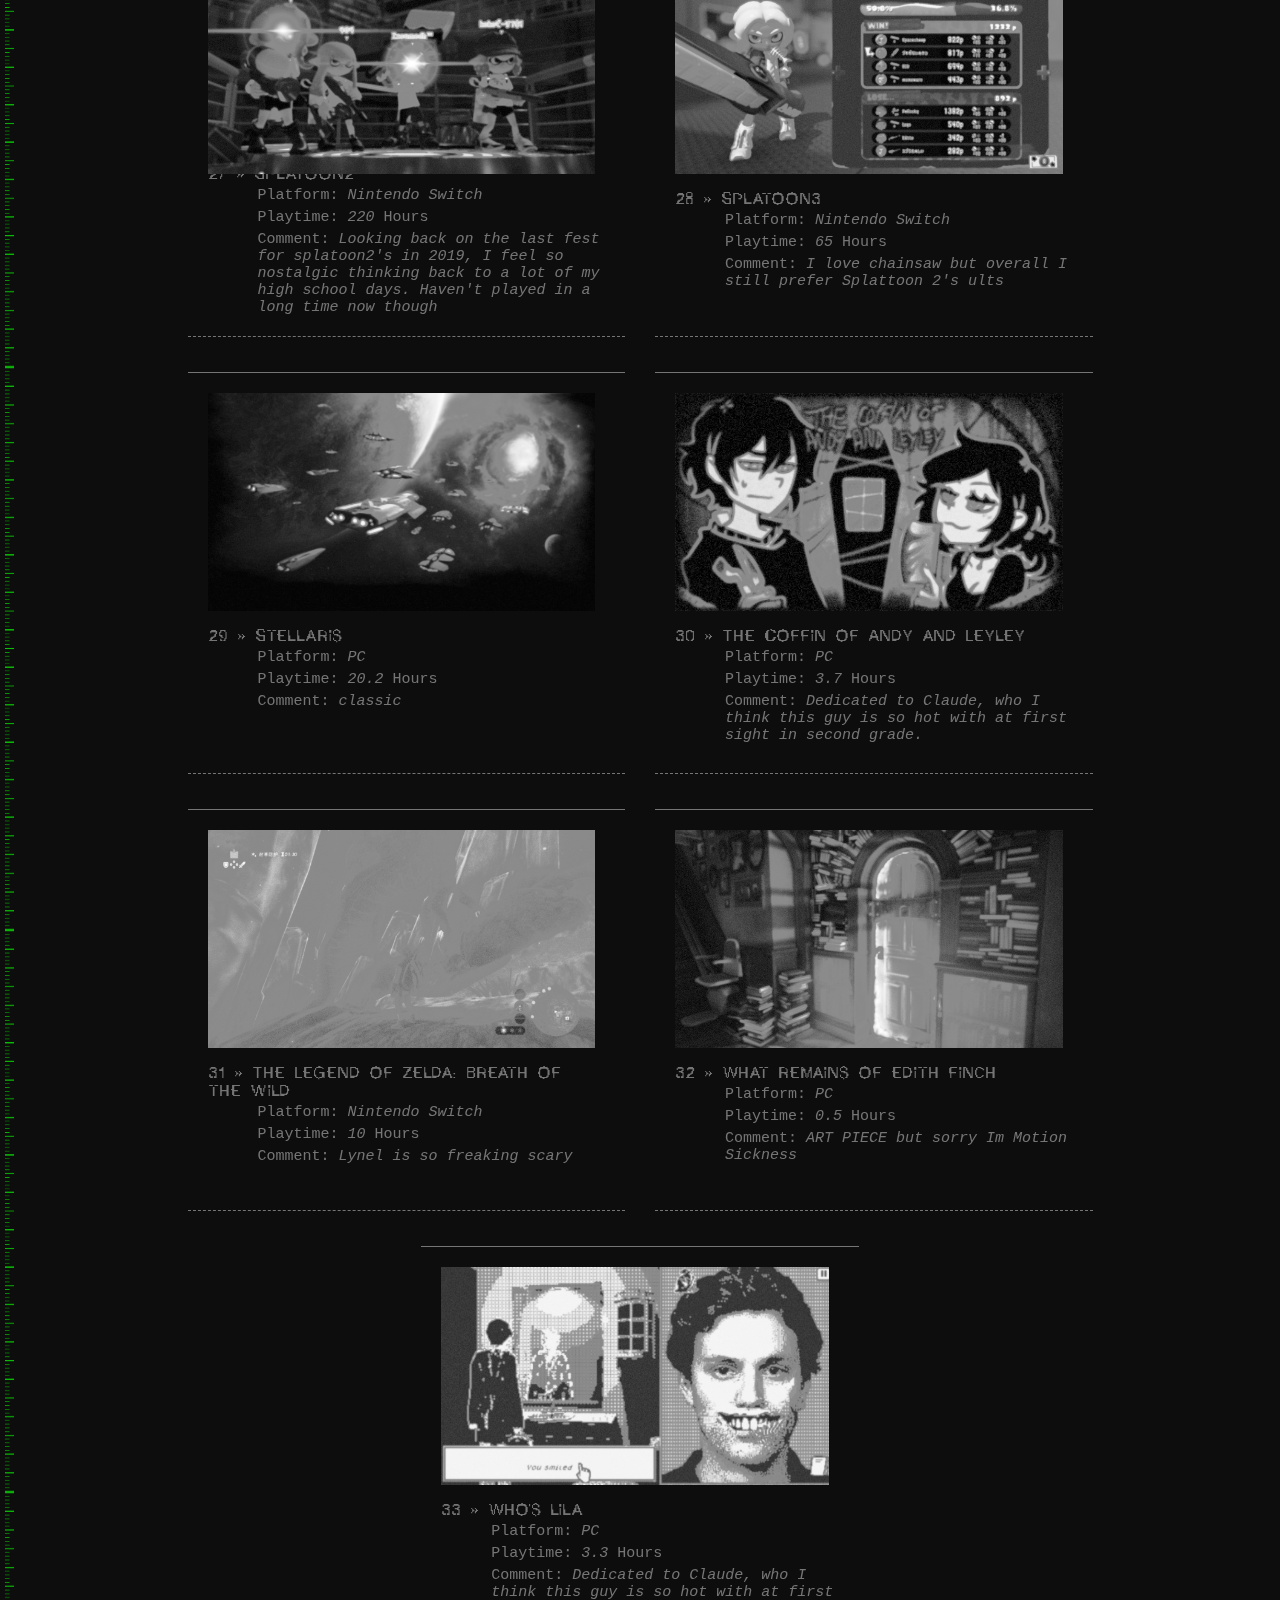
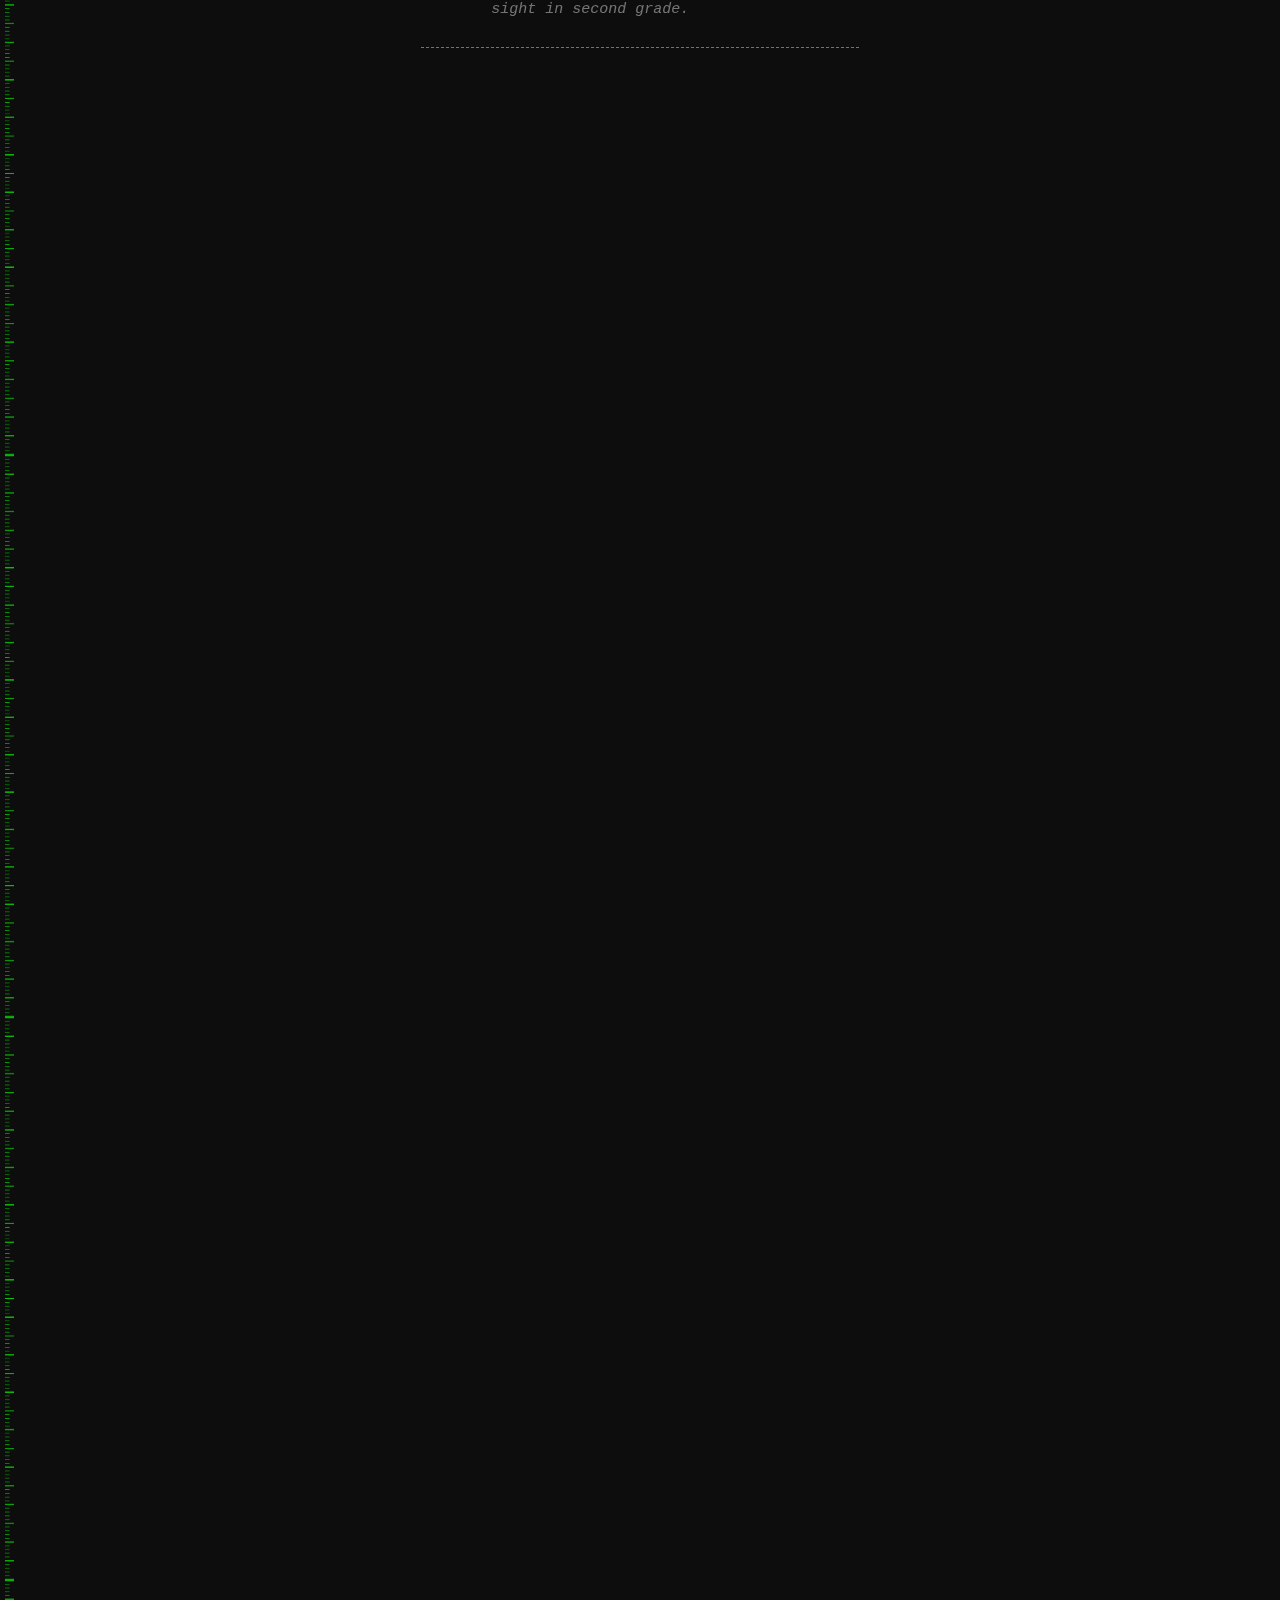
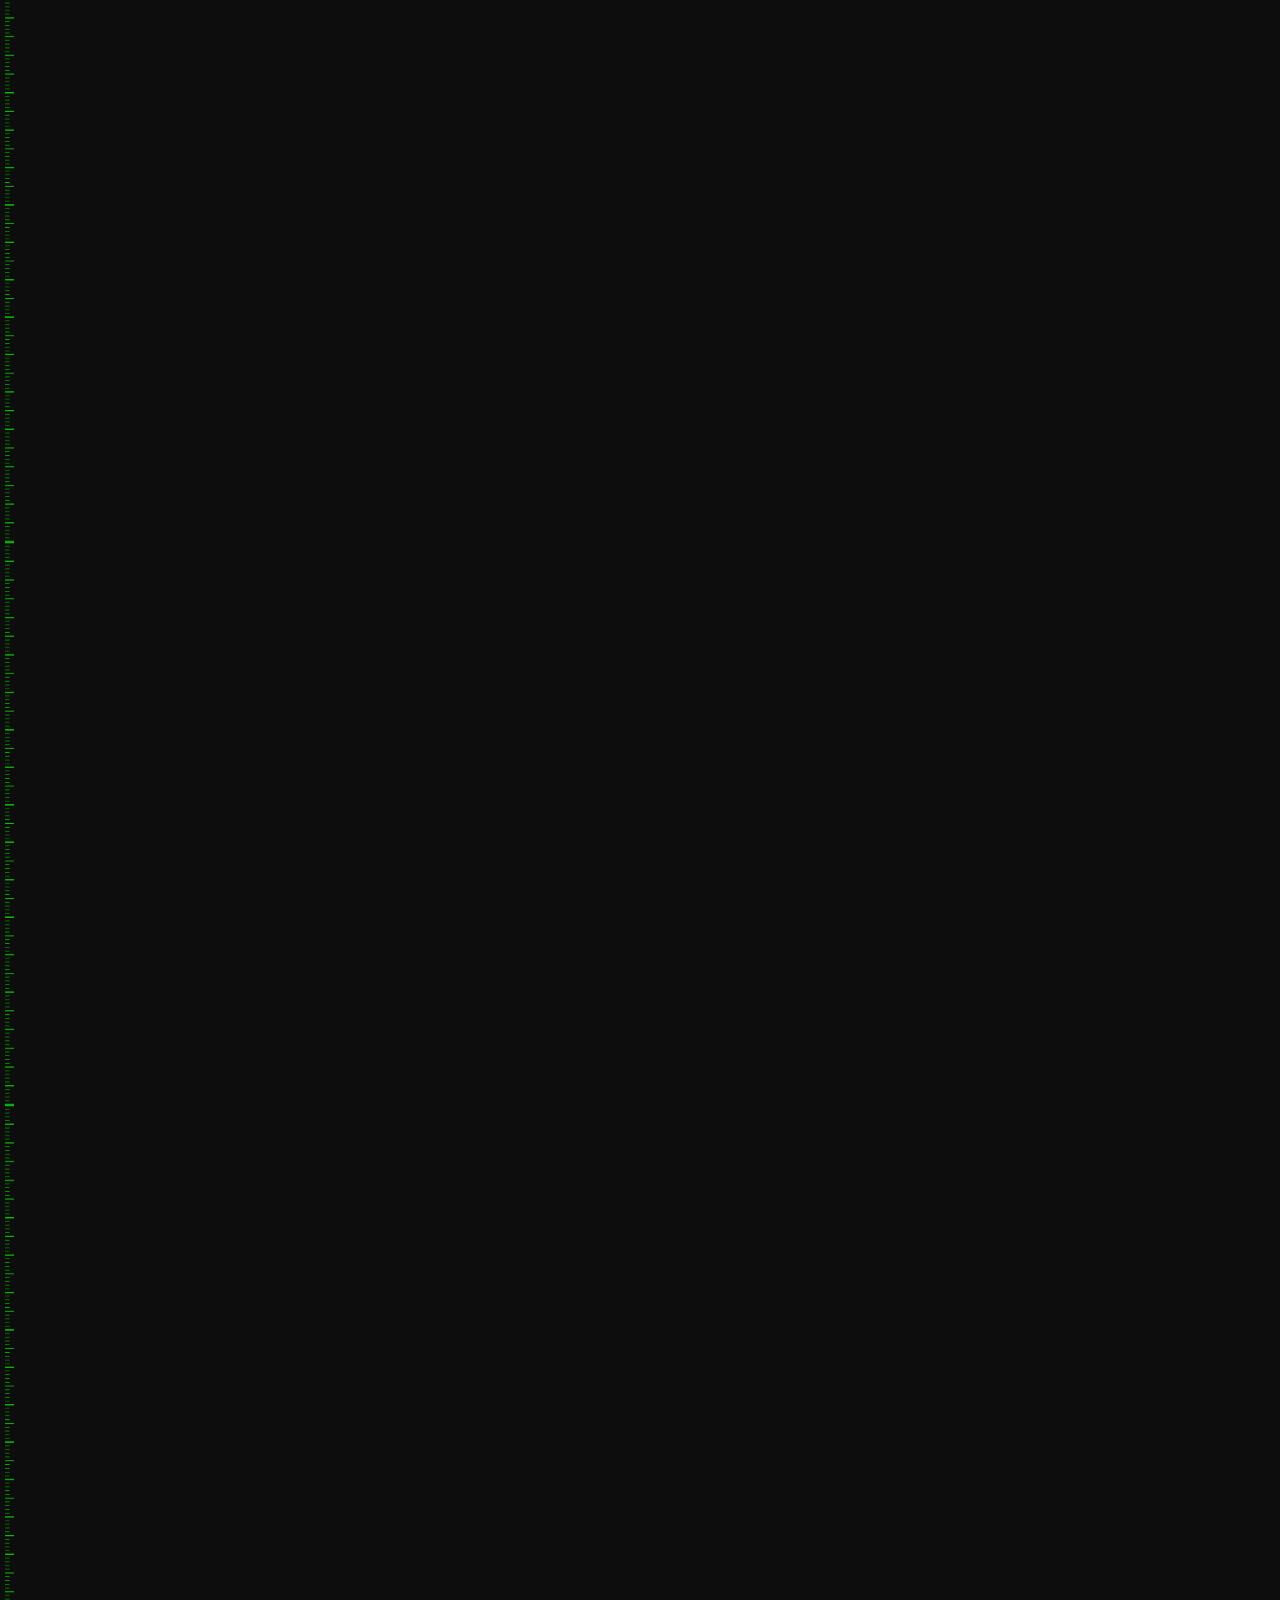
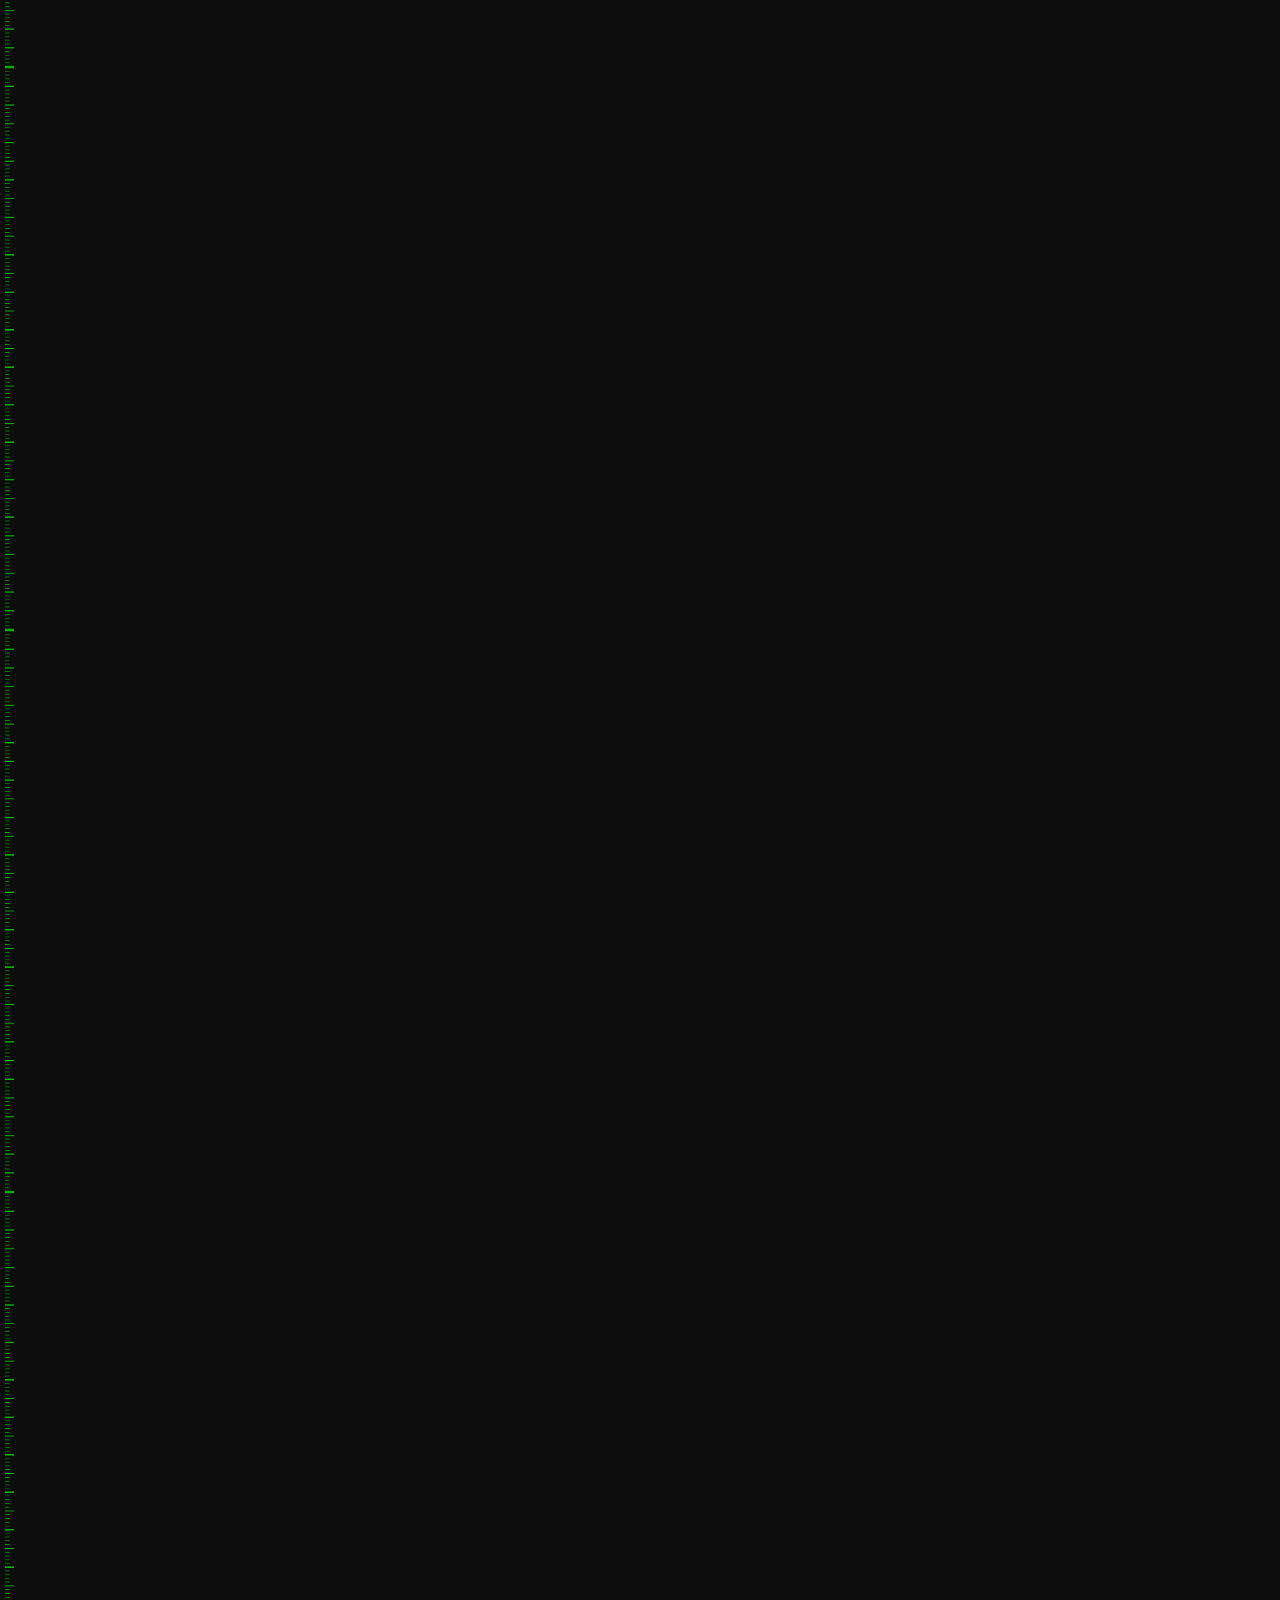
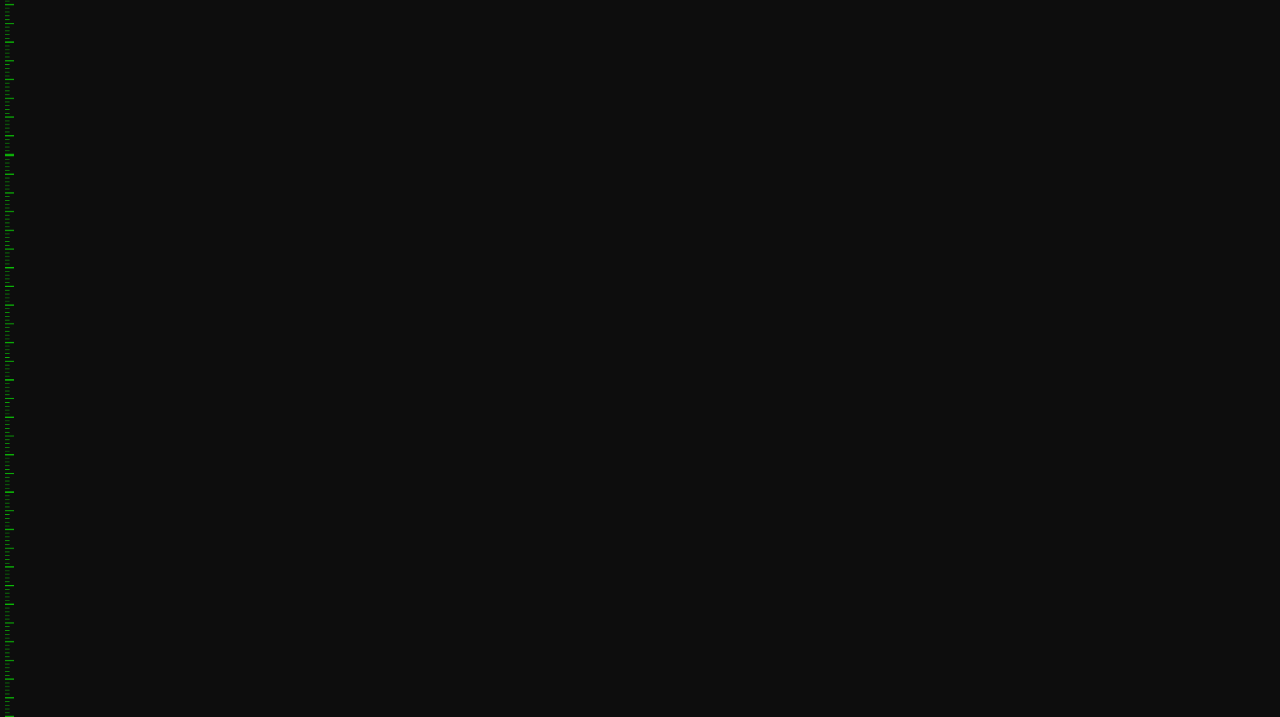
==== commit 2831db2a: "0401_0522pm update" ====
--- a/entries/entry1/index.html
+++ b/entries/entry1/index.html
@@ -8,6 +8,7 @@
 <link rel="stylesheet" type="text/css" href="./reset.css">
 <link rel="stylesheet" type="text/css" href="./main.css">
 <link rel="stylesheet" href="https://use.typekit.net/vih2npf.css">
+<link rel="icon" href="./assets/favicon.png" type="image/x-icon">
 
 
 </head>
@@ -49,7 +50,7 @@
    <img src="assets/titlever1.png" class="logo" style="width: 8.8125rem; height: 5.0625rem; filter: drop-shadow(0px 0px 10px rgba(12, 191, 7, 1)); animation: shadowBlink 1s infinite alternate cubic-bezier(0.4, 0.1, 0.6, 0.9);">
    <div id="hoveringText">Game Data Updated: 03/23/2024</div>
   </div>
-  </div> 
+</div> 
 
 
 <!-- <div id="box">
@@ -94,7 +95,7 @@
 
 <div class="side-bar">
   <p>Genre</p>
-  <p class="none-current">Name</p>
+  <a href="https://ni0j.github.io/game-logs/entries/entry2/" class="none-current">Name</p>
   <p class="none-current">Platform</p>
   <p class="none-current">Playtime</p>
 </div>
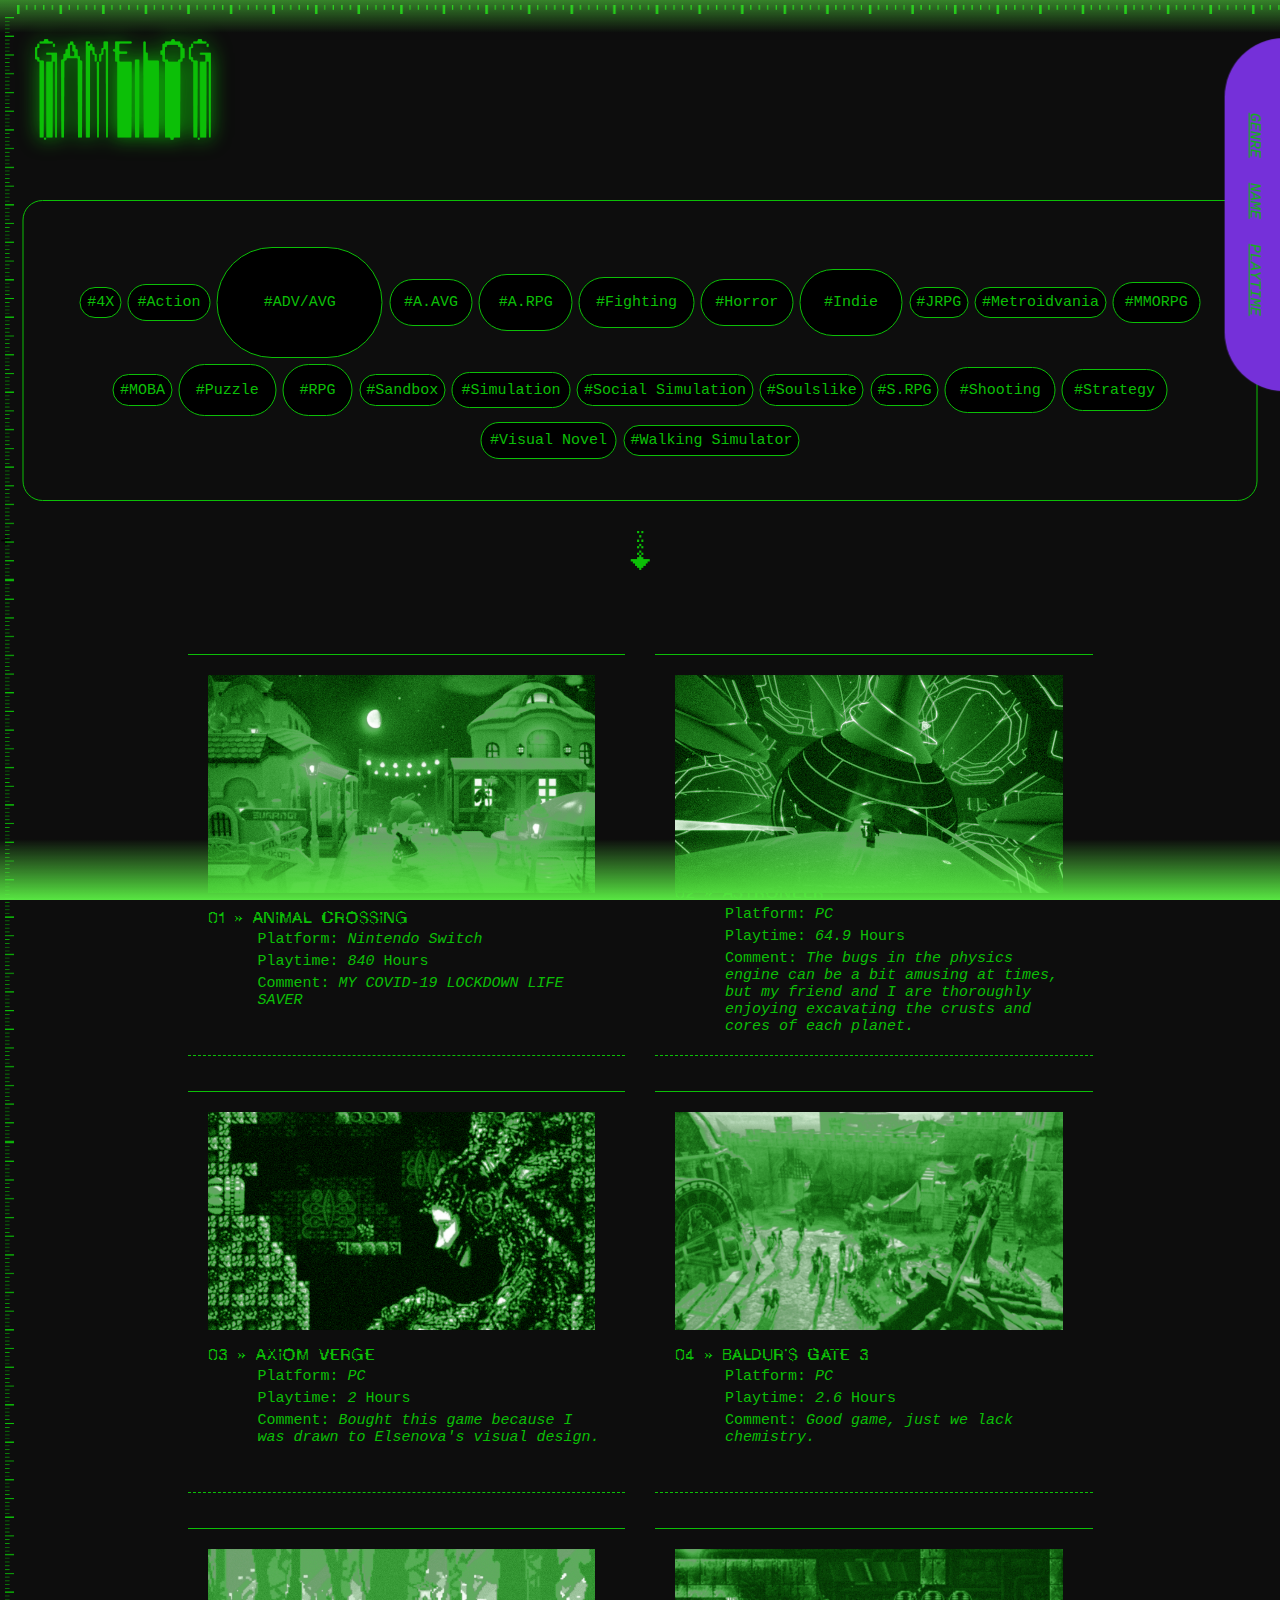
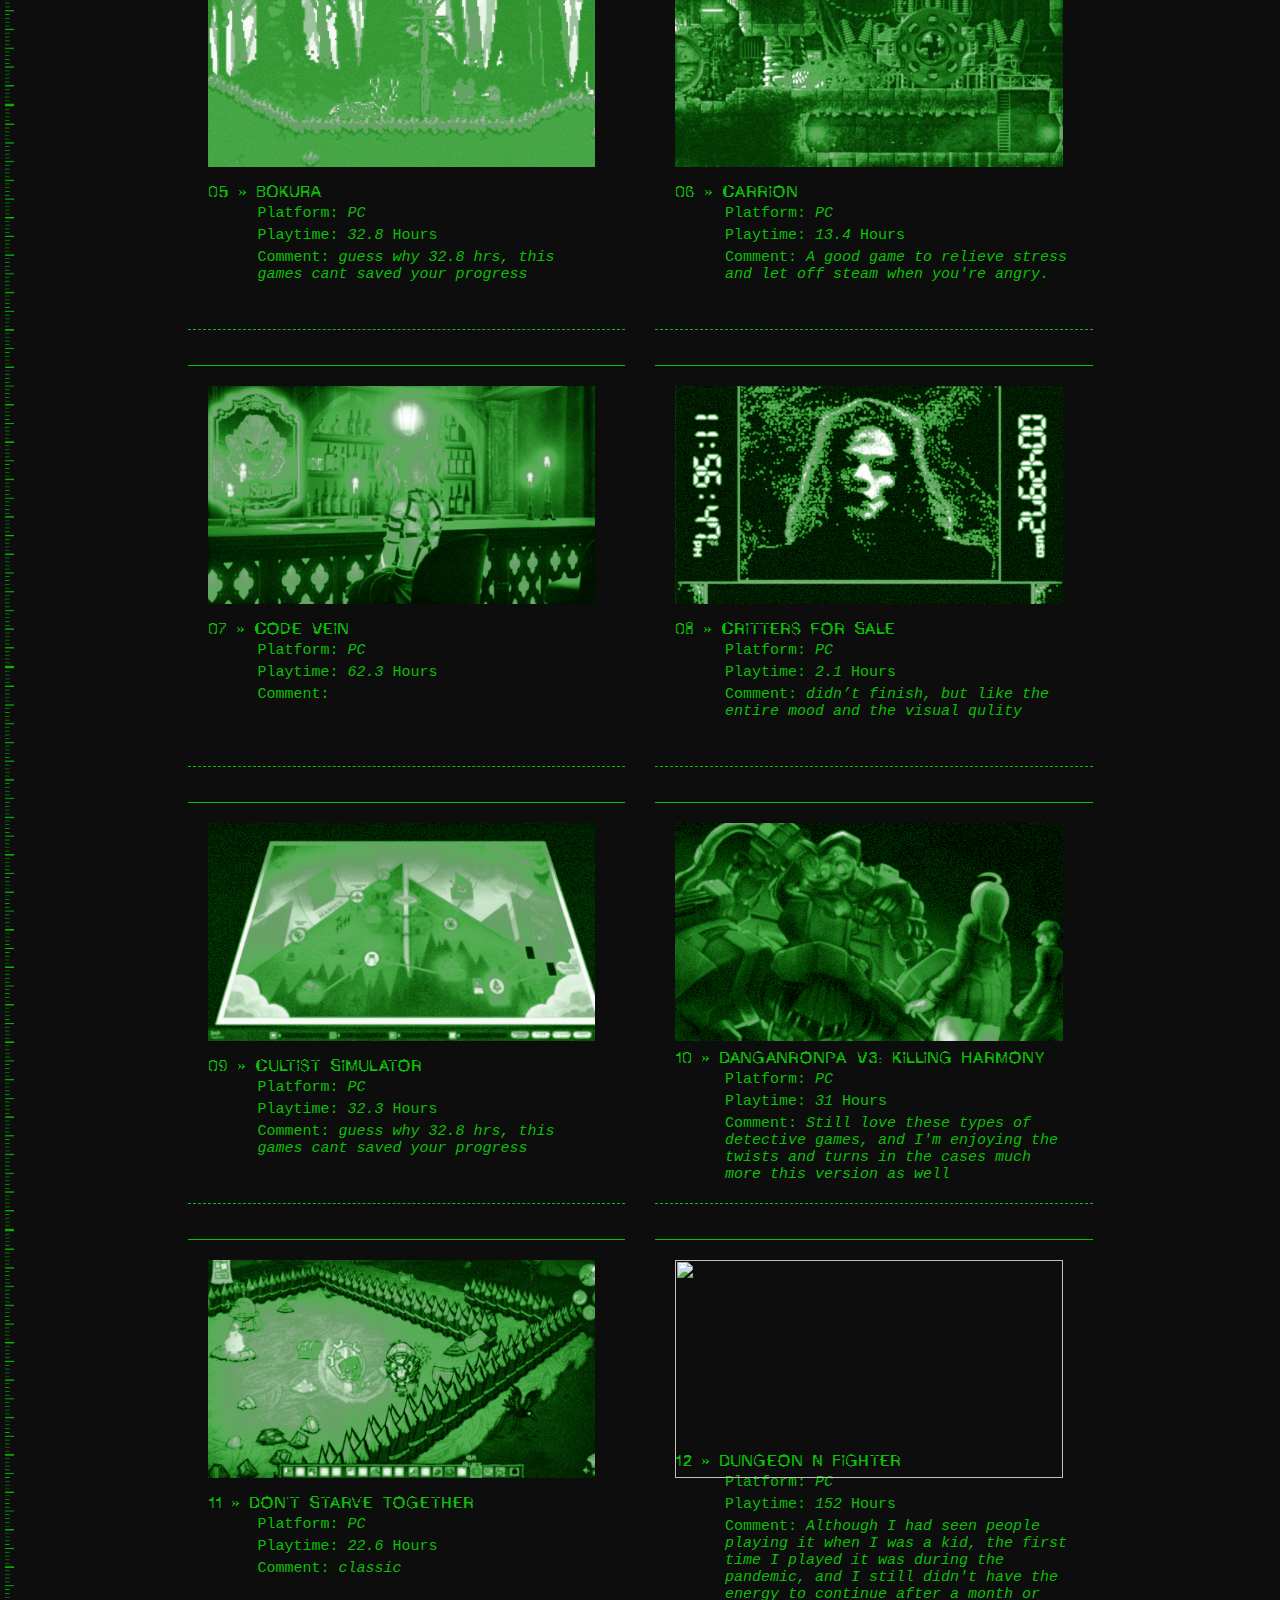
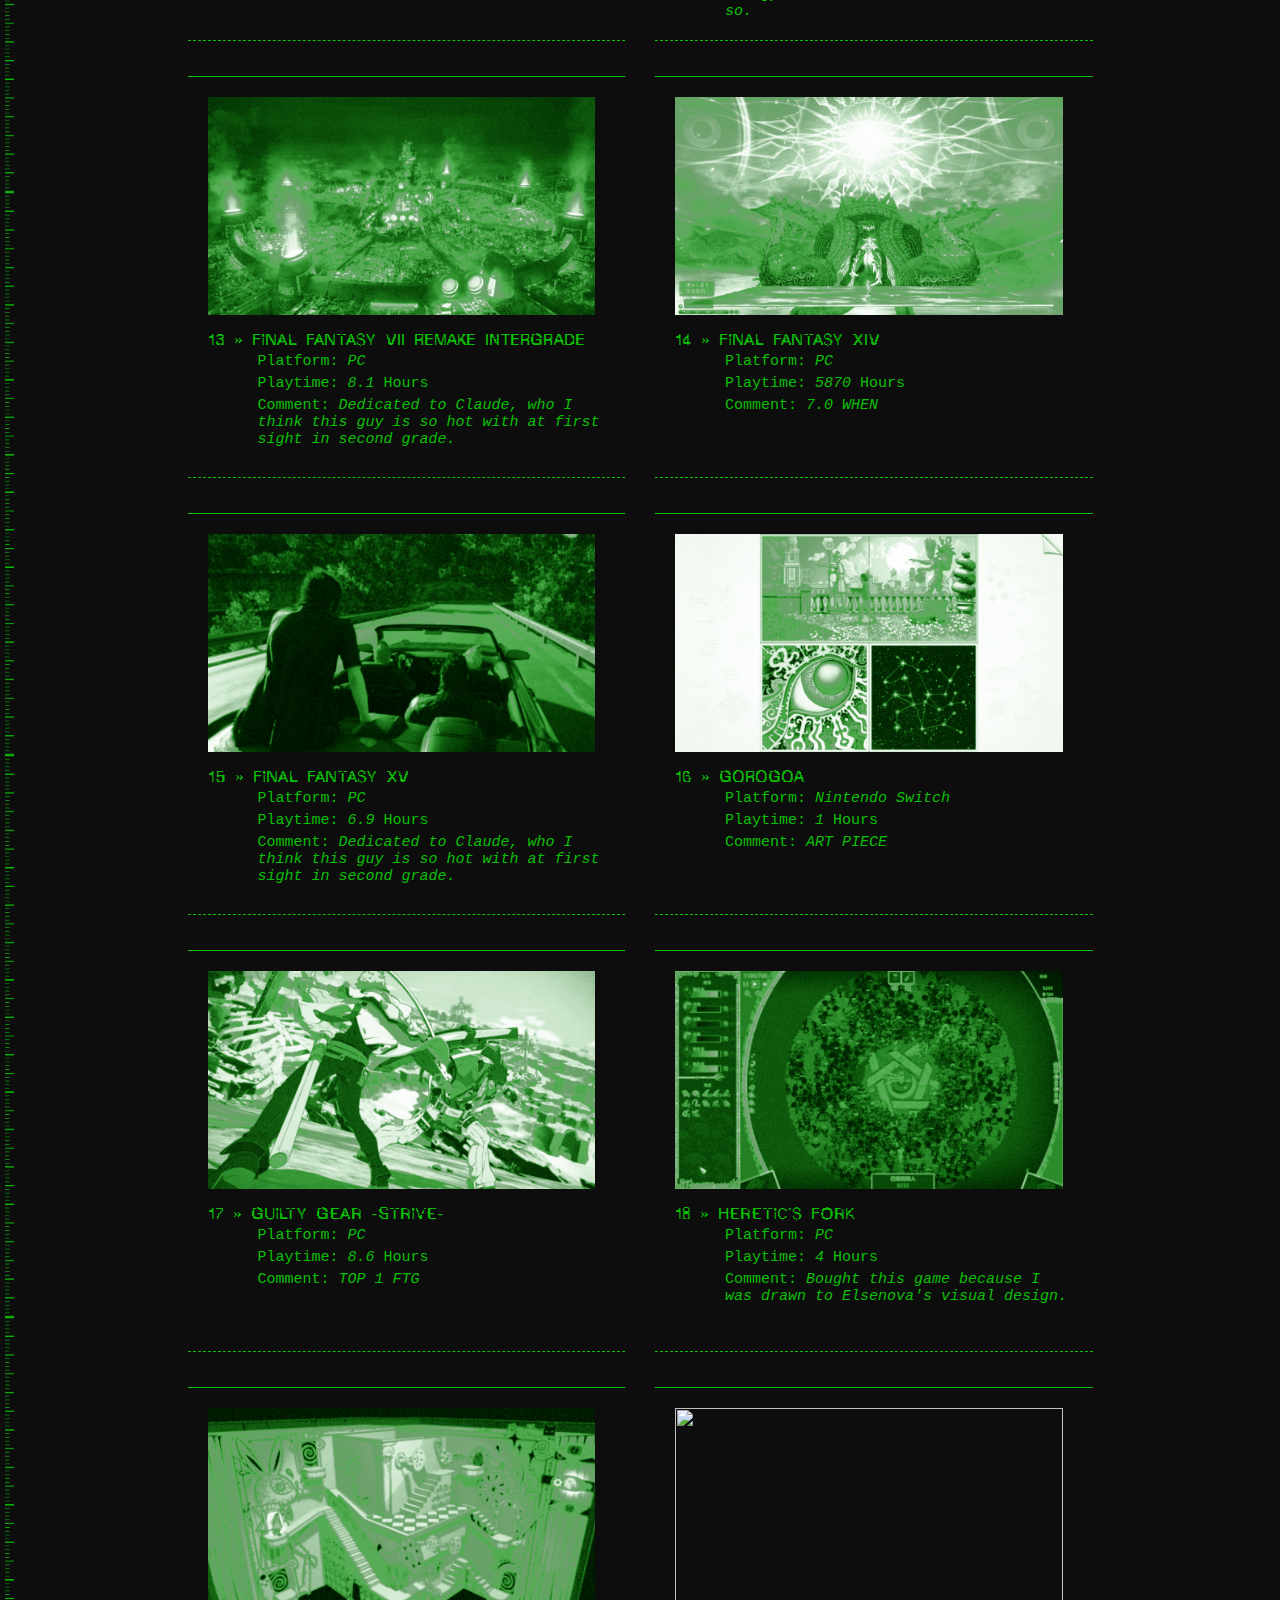
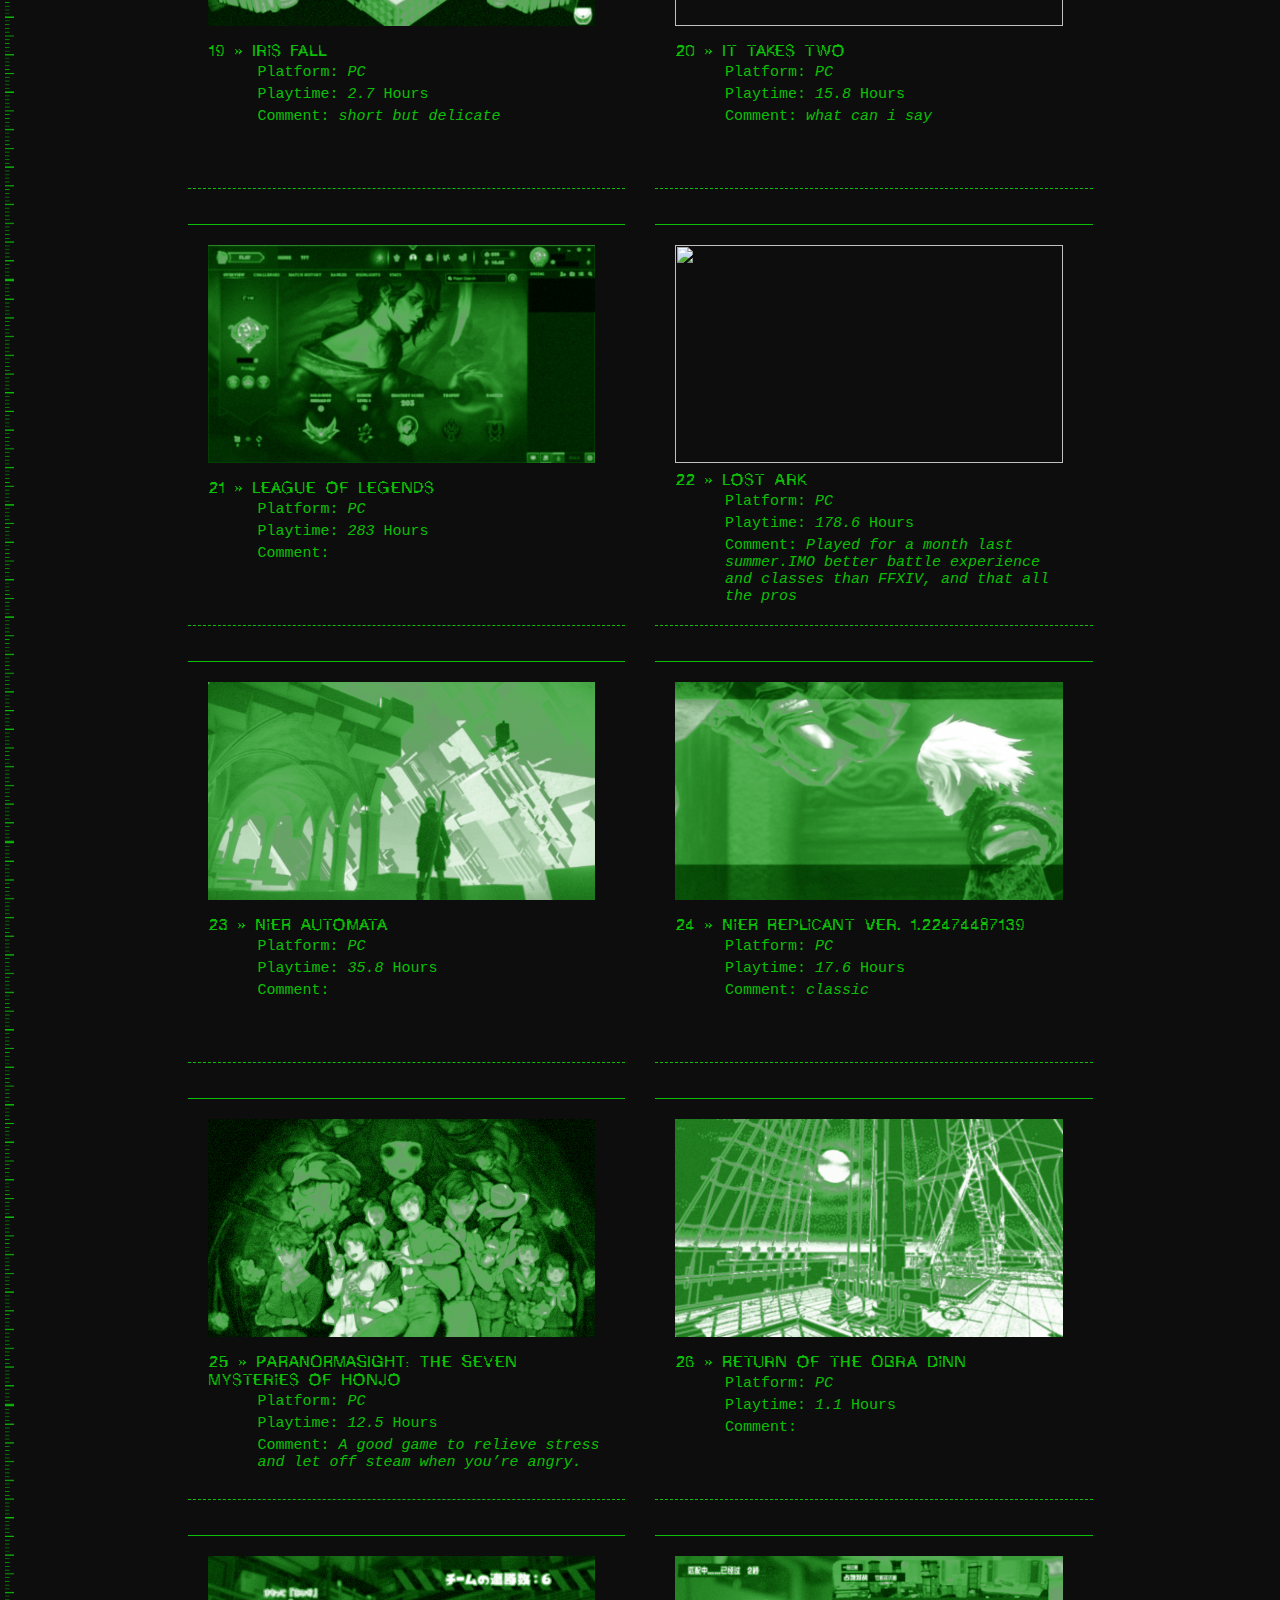
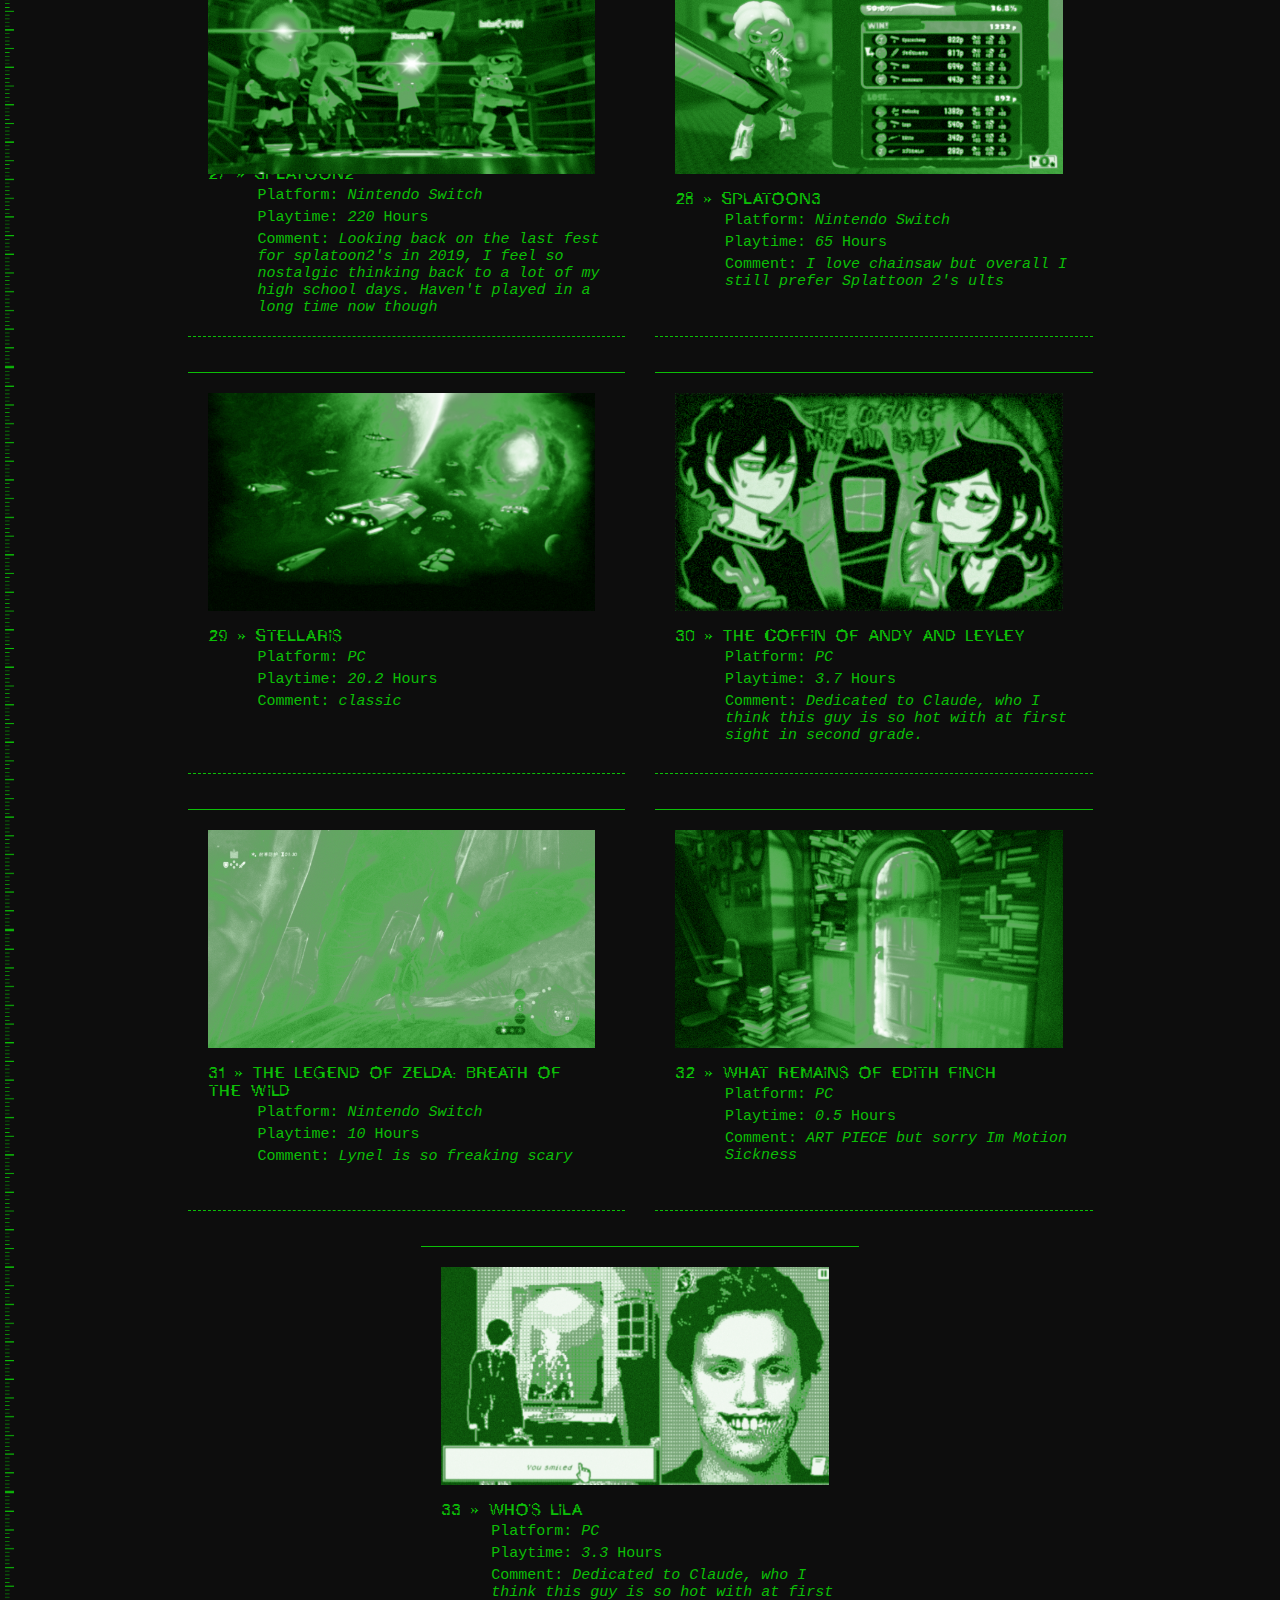
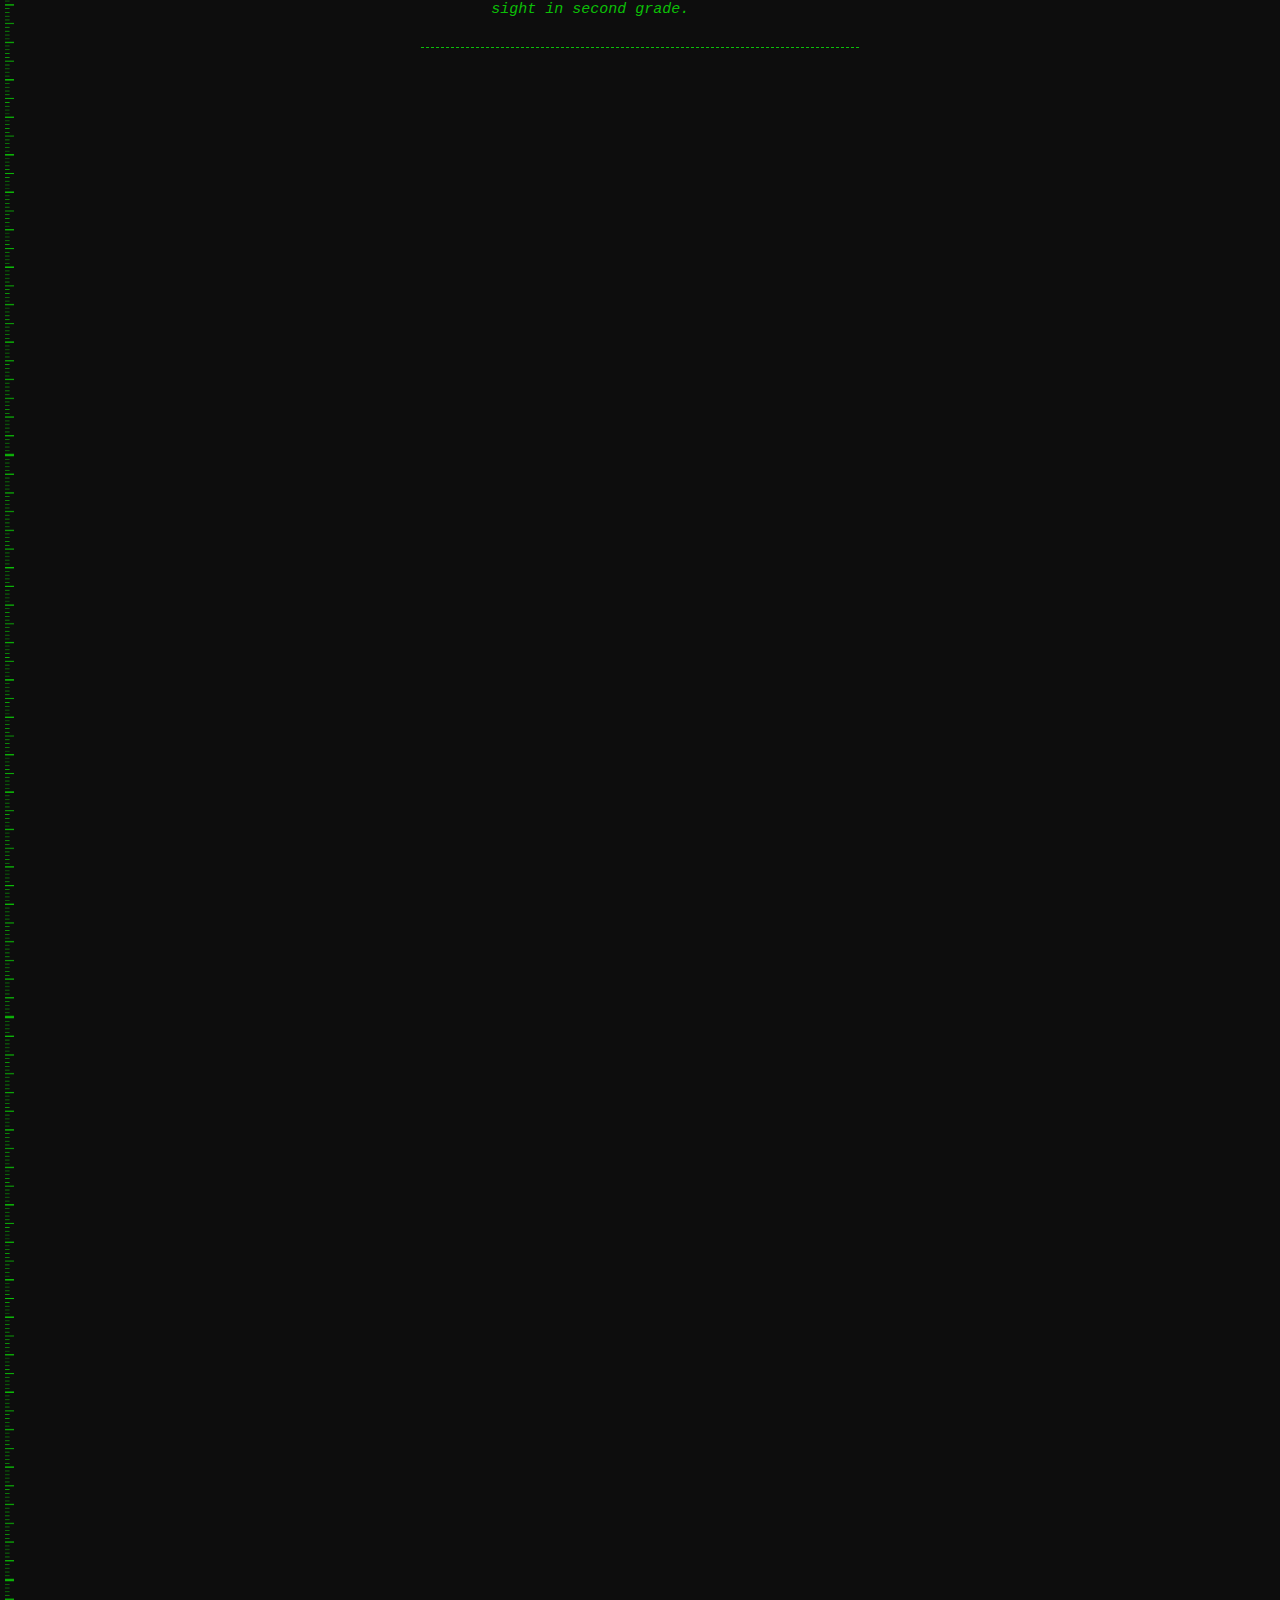
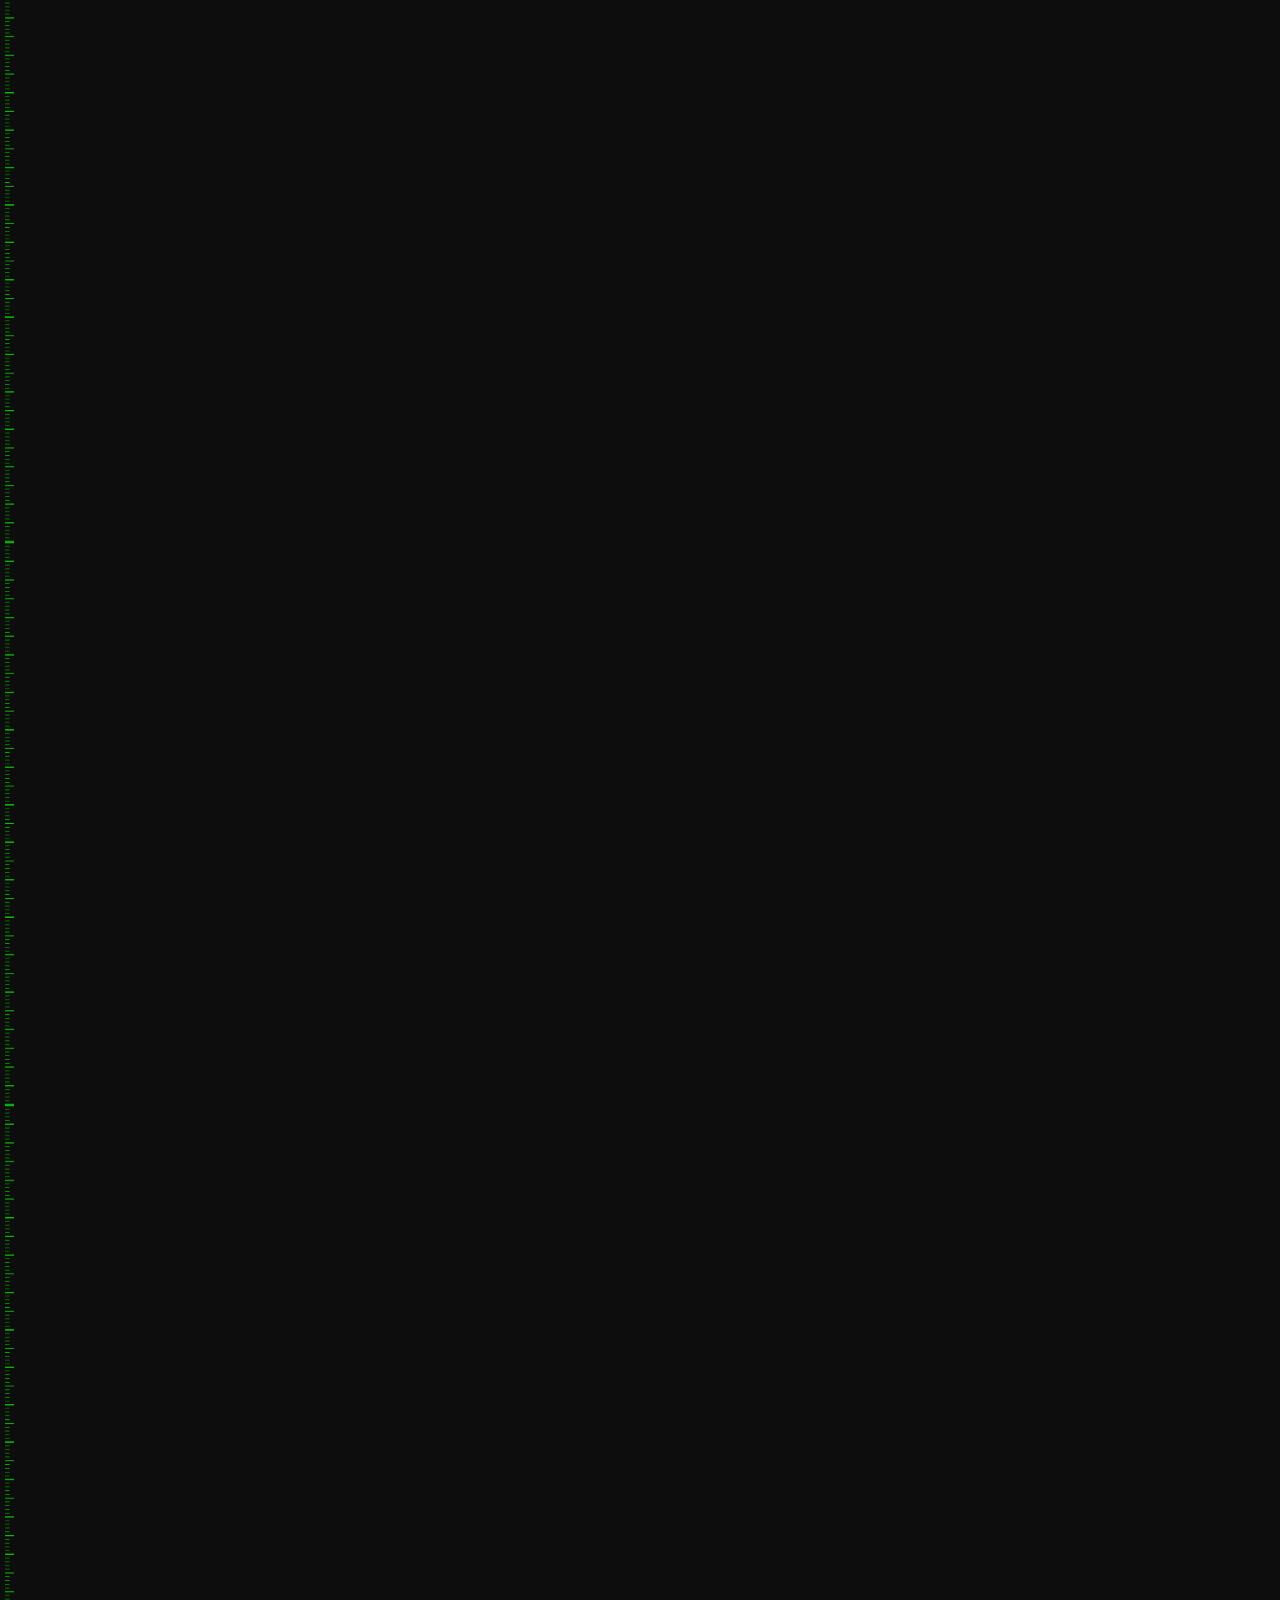
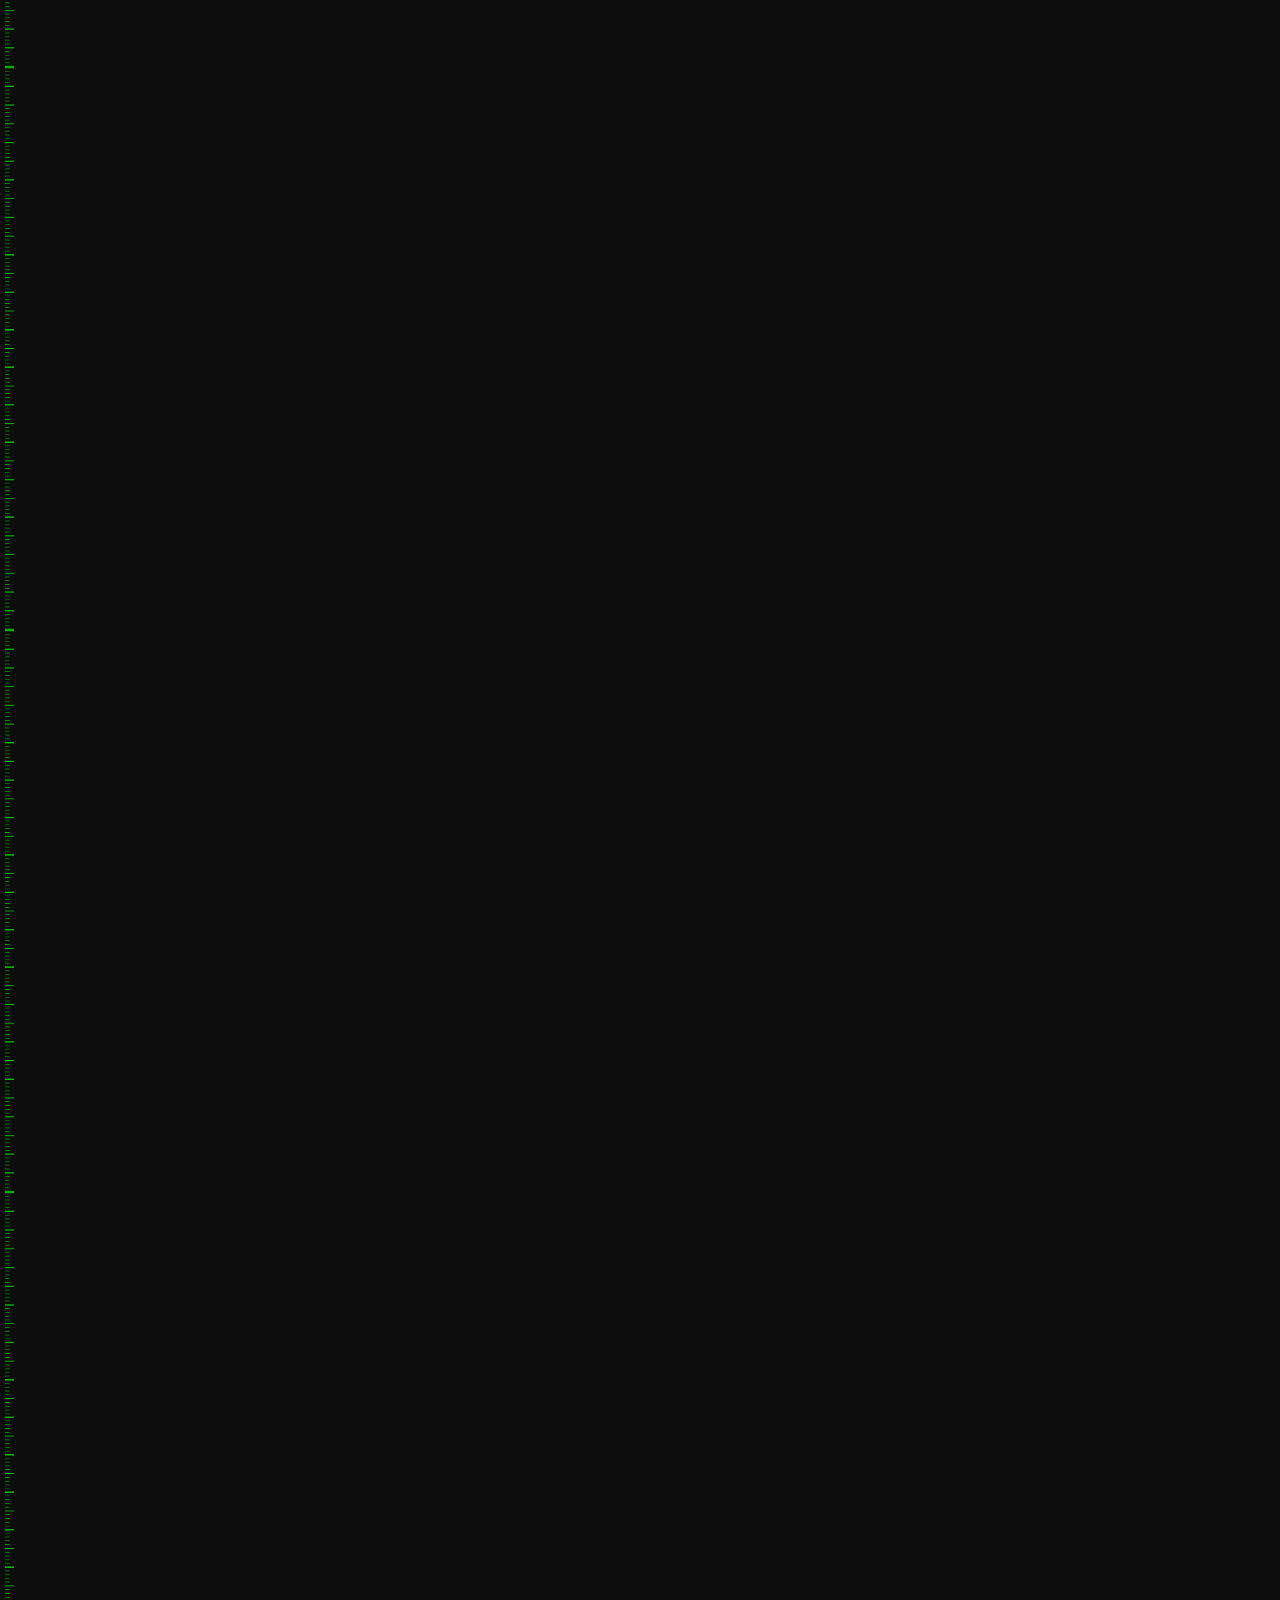
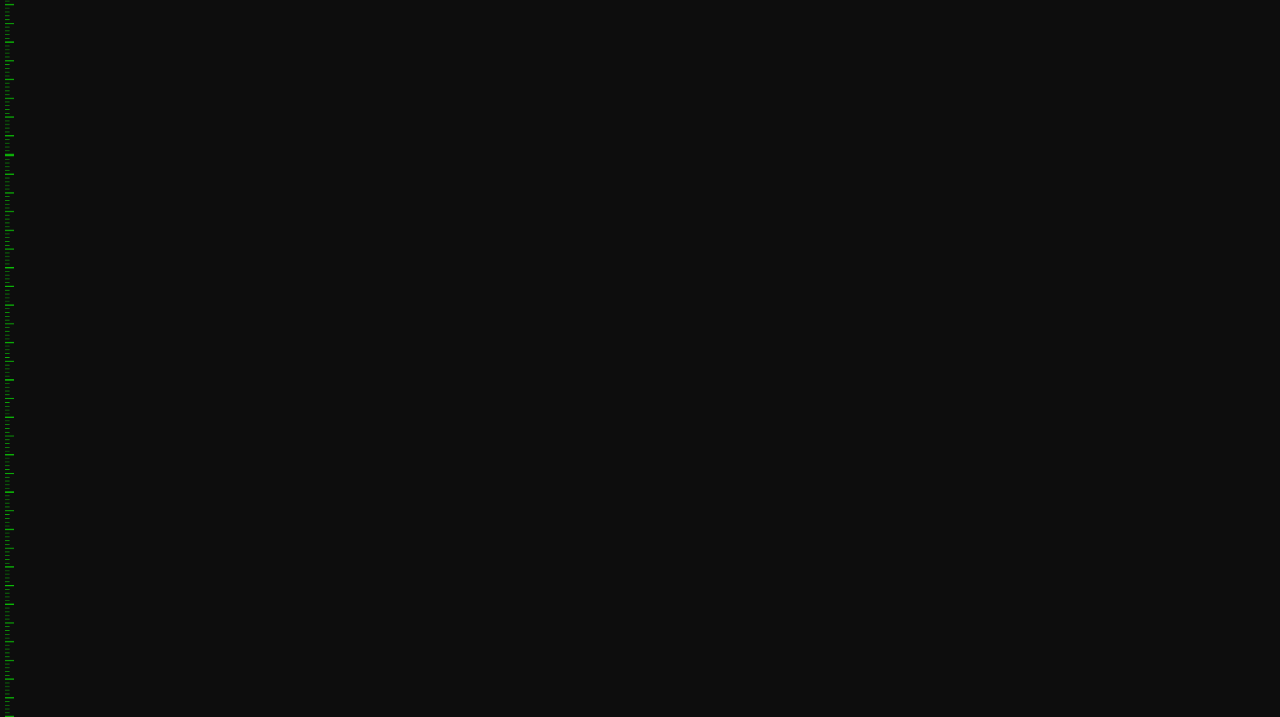
==== commit 0fa8accd: "0401_1122pm" ====
--- a/entries/entry1/index.html
+++ b/entries/entry1/index.html
@@ -52,6 +52,10 @@
   </div>
 </div> 
 
+<!-- <p class="line animation">
+  a personal archive for game
+</p> -->
+
 
 <!-- <div id="box">
   <span class="text">This website features a selection of games played by the site owner, </span>
@@ -95,9 +99,8 @@
 
 <div class="side-bar">
   <p>Genre</p>
-  <a href="https://ni0j.github.io/game-logs/entries/entry2/" class="none-current">Name</p>
-  <p class="none-current">Platform</p>
-  <p class="none-current">Playtime</p>
+  <p>Name</p>
+  <p>Playtime</p>
 </div>
 
 <!-- <div id="mySidenav" class="sidenav" style="transform: rotate(90deg);">
--- a/entries/entry1/main.css
+++ b/entries/entry1/main.css
@@ -219,6 +219,32 @@
 margin: 0;
 }
 
+.line{
+  width: 20rem;
+  border-right: 2px solid #eee;
+  font-size: 1rem;
+  text-align: center;
+  white-space: nowrap;
+  overflow: hidden;
+  color:yellow;
+}
+@keyframes grow {
+  from {
+    width:0;
+  }
+  to{
+    width: 20rem;
+  }
+}
+
+@keyframes blink {
+  from{
+    border-right-color: #eee;
+  }
+  to{
+    border-right-color: transparent;
+  }
+}
 @keyframes shadowBlink {
   from {
       filter: drop-shadow(0px 0px 1px rgba(12, 191, 7, 1));
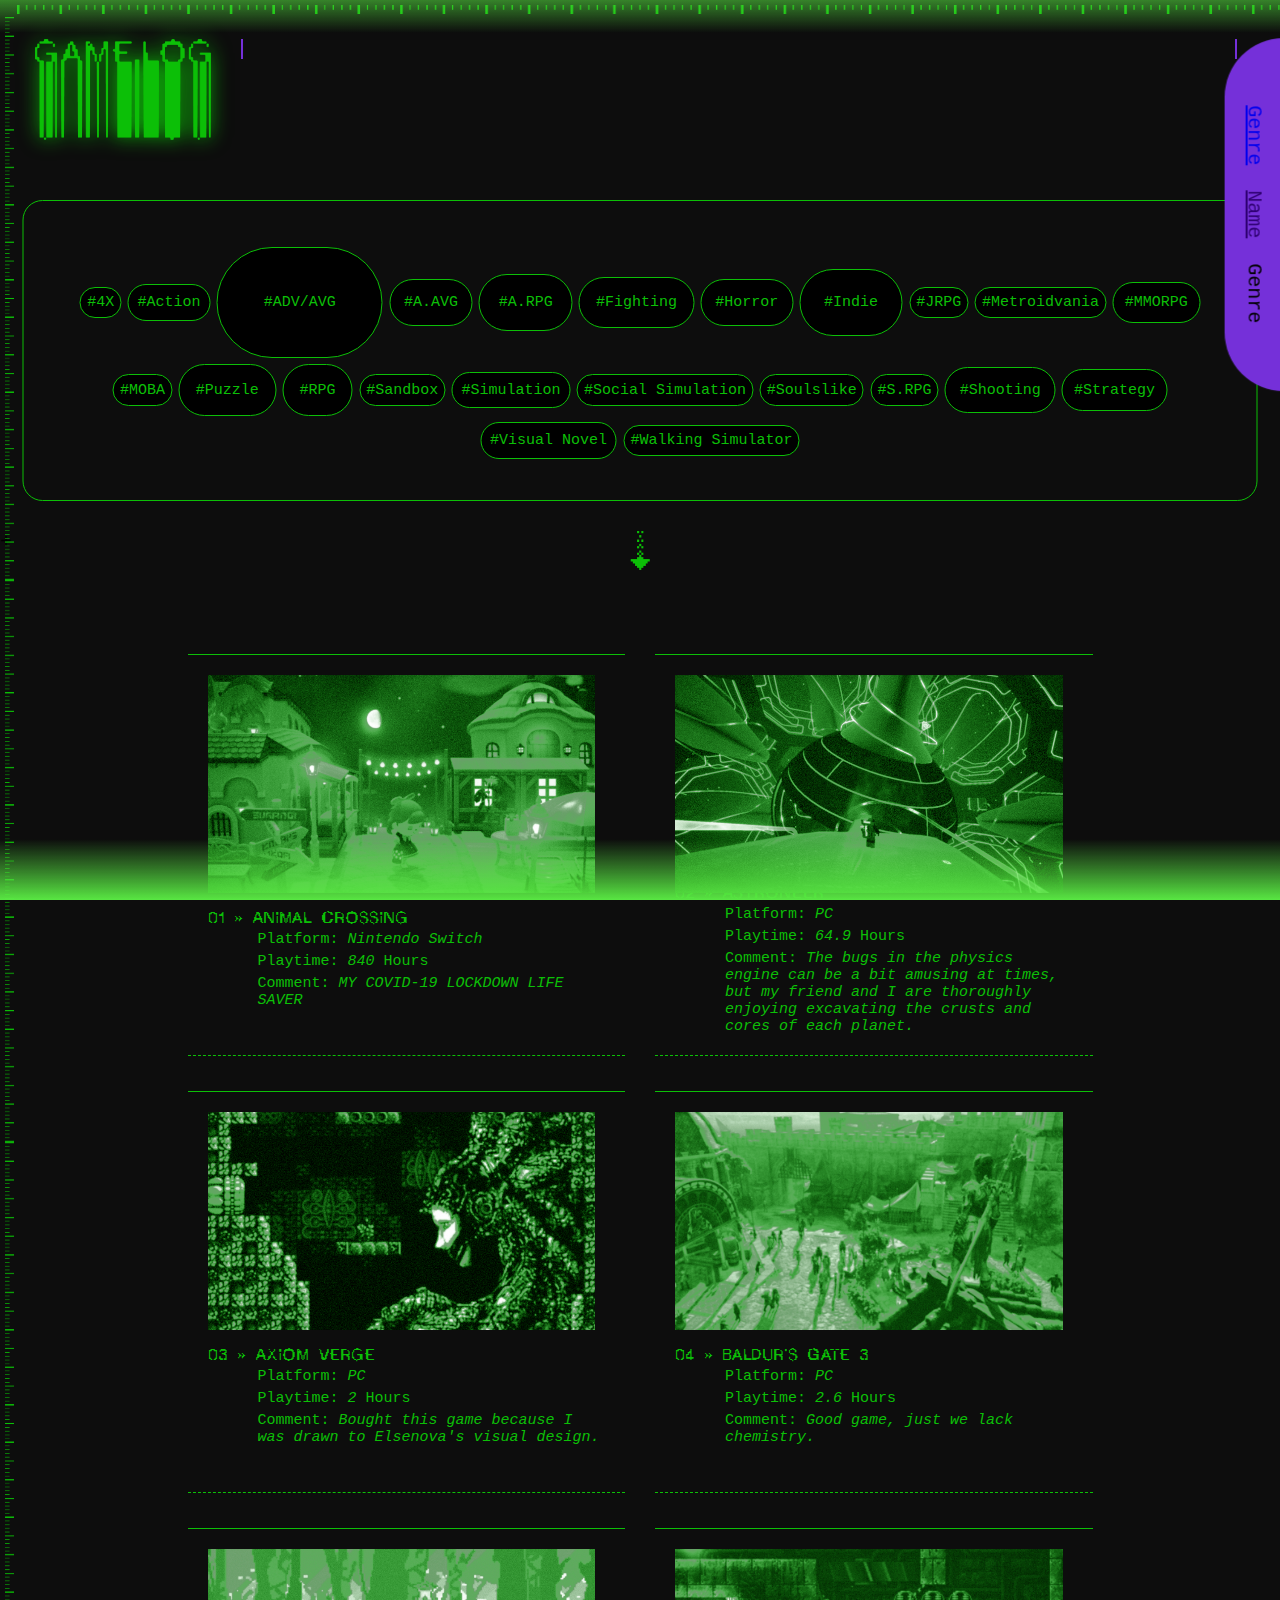
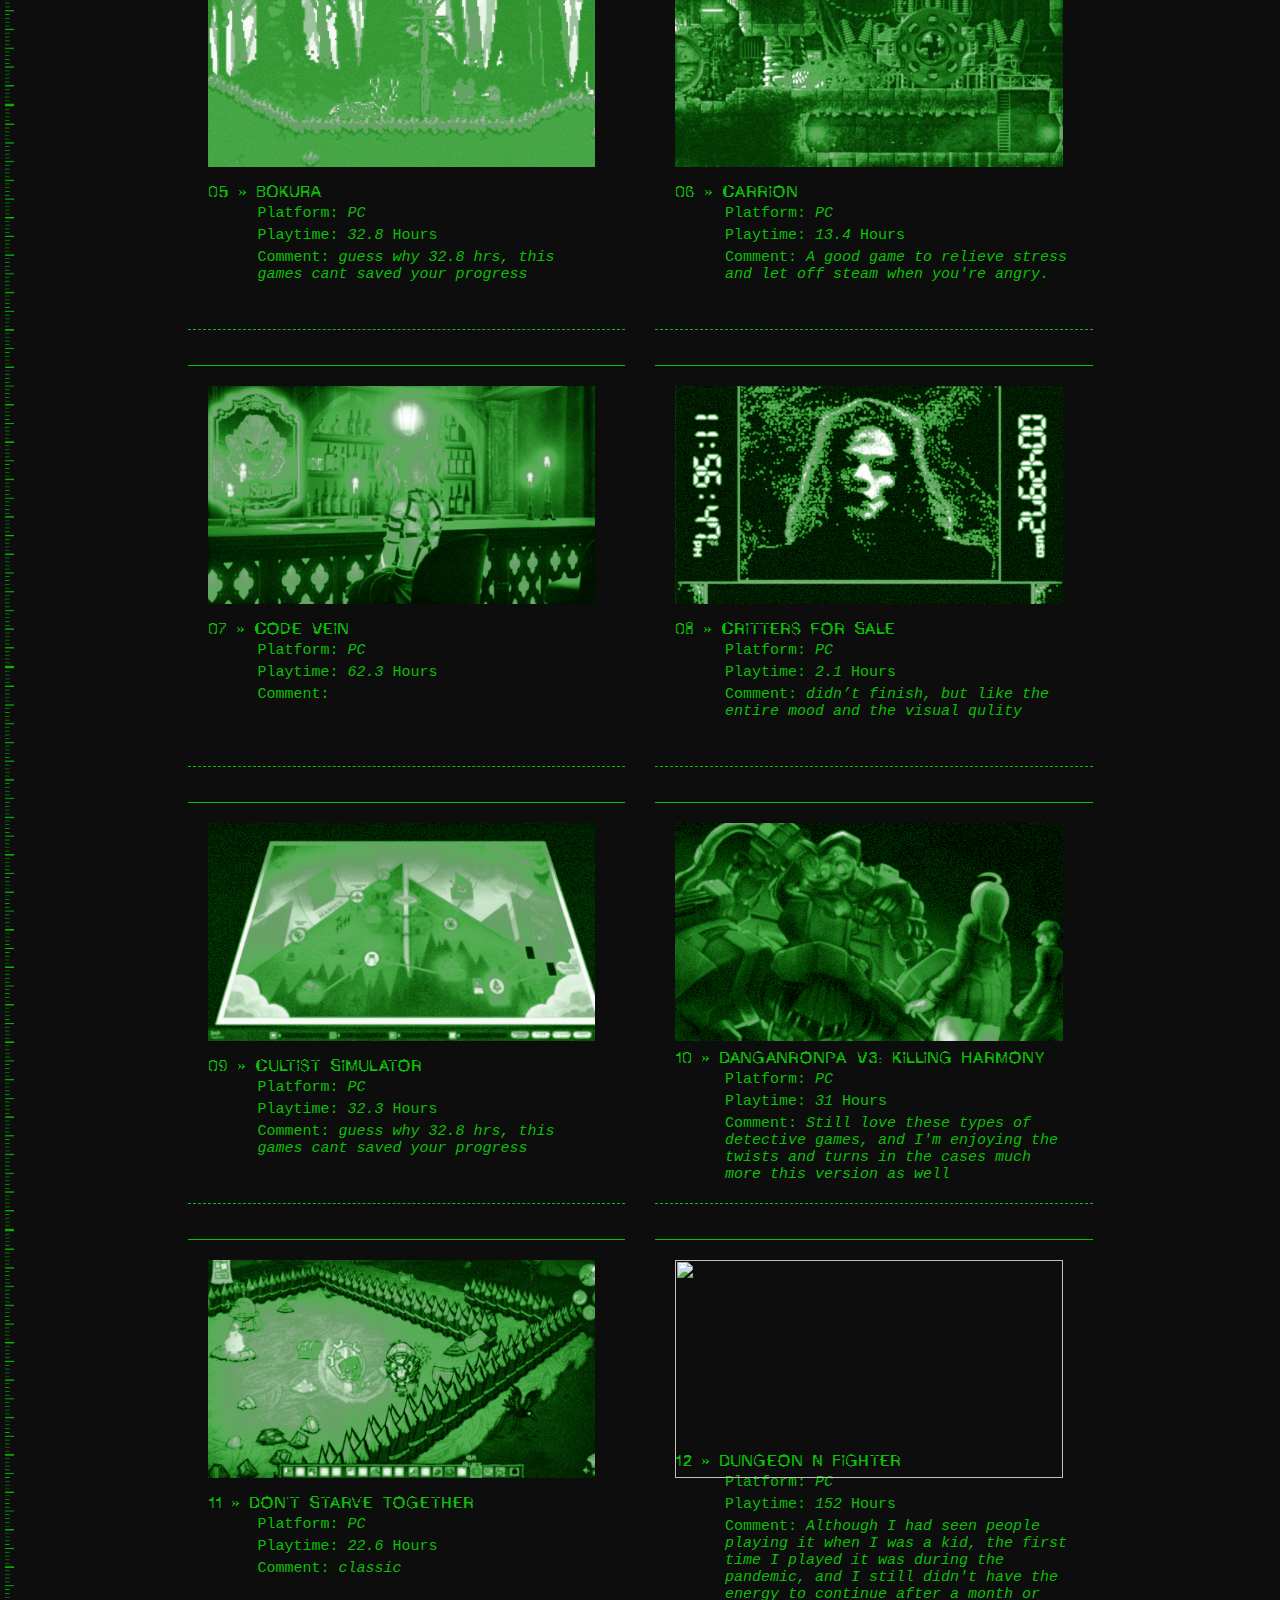
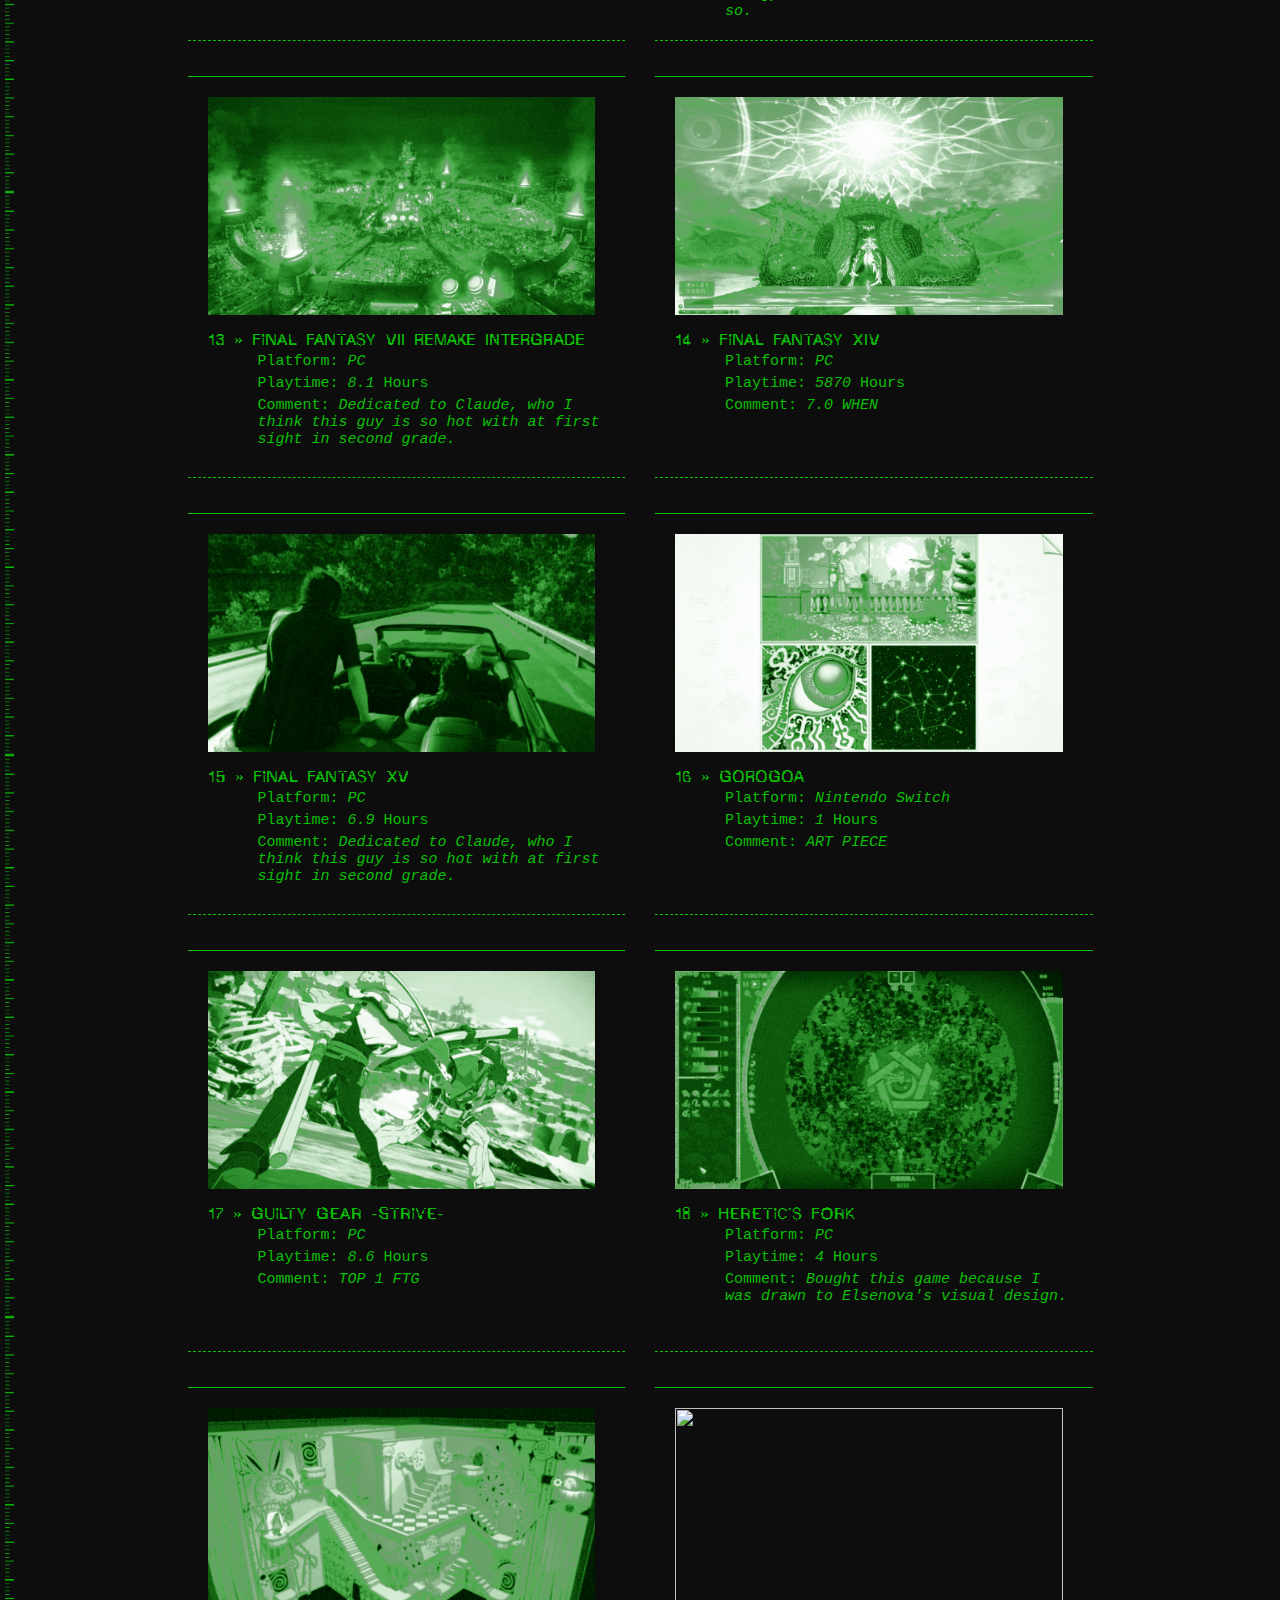
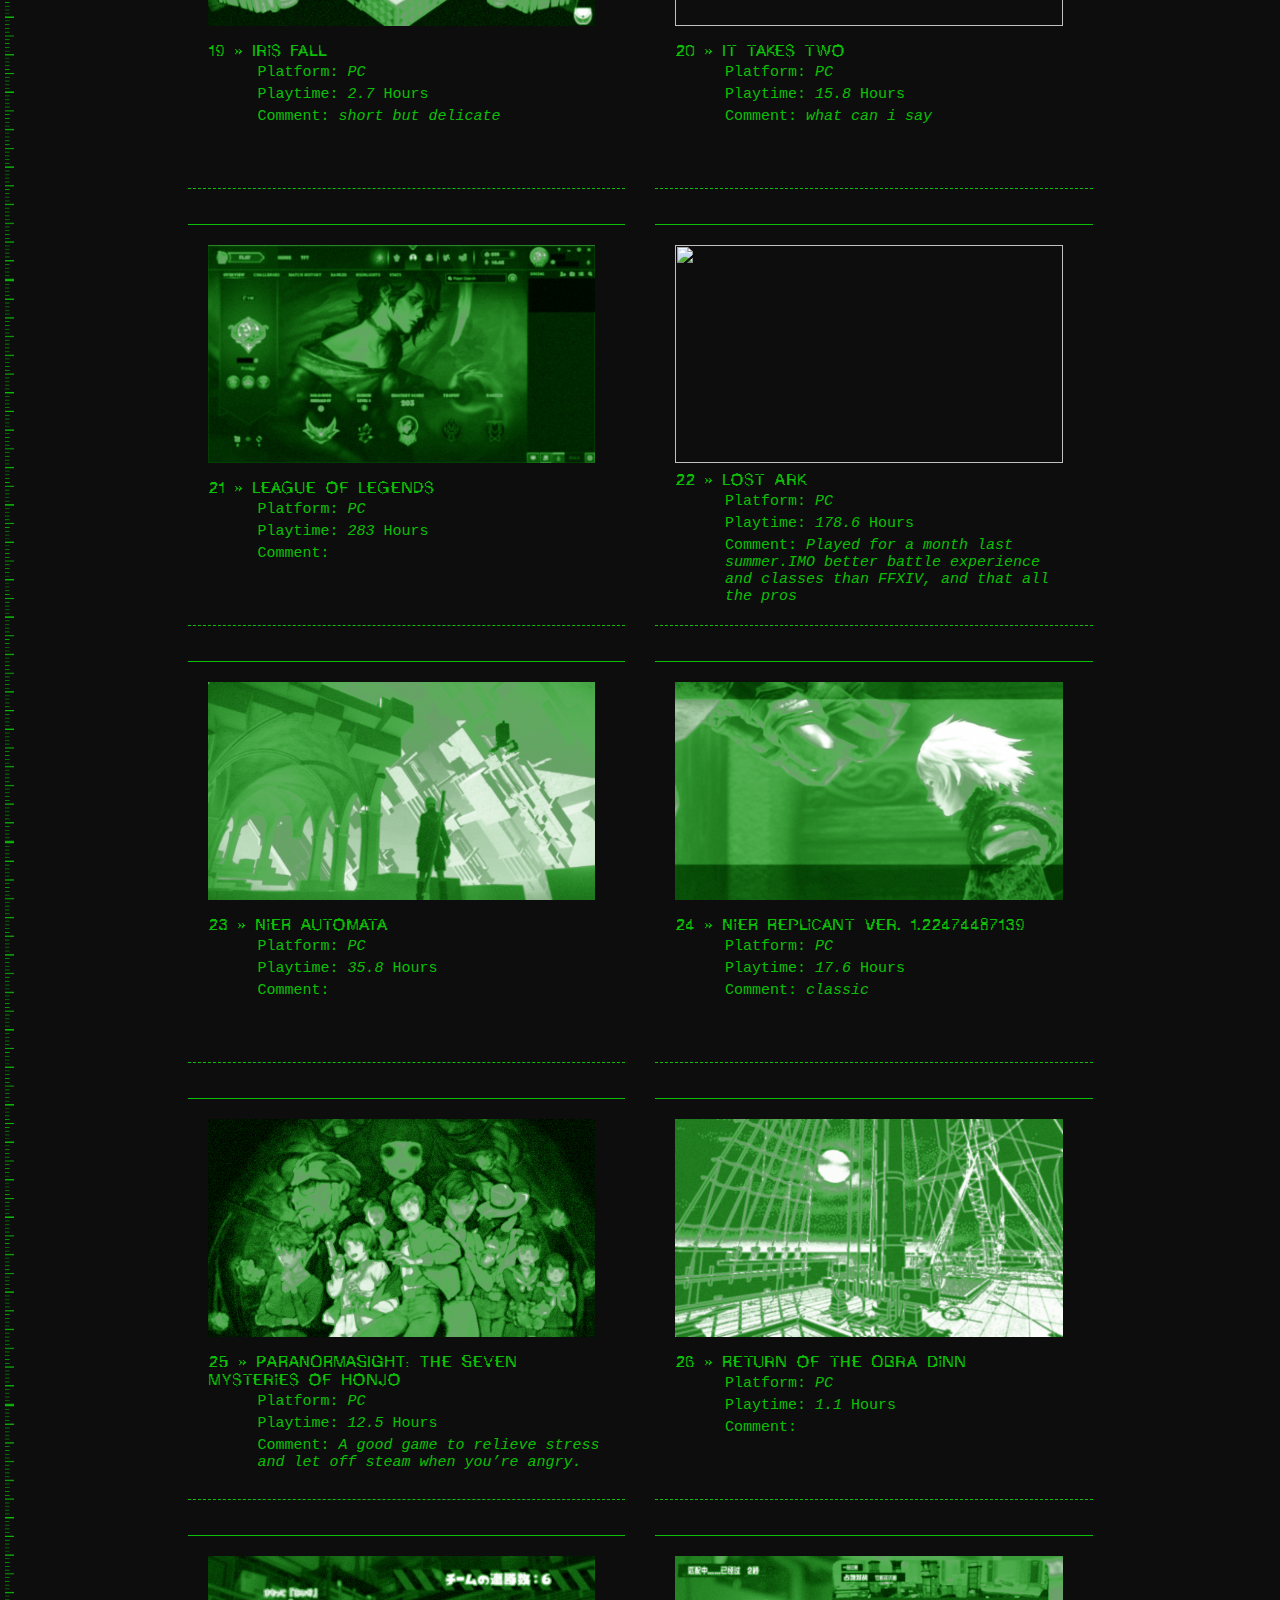
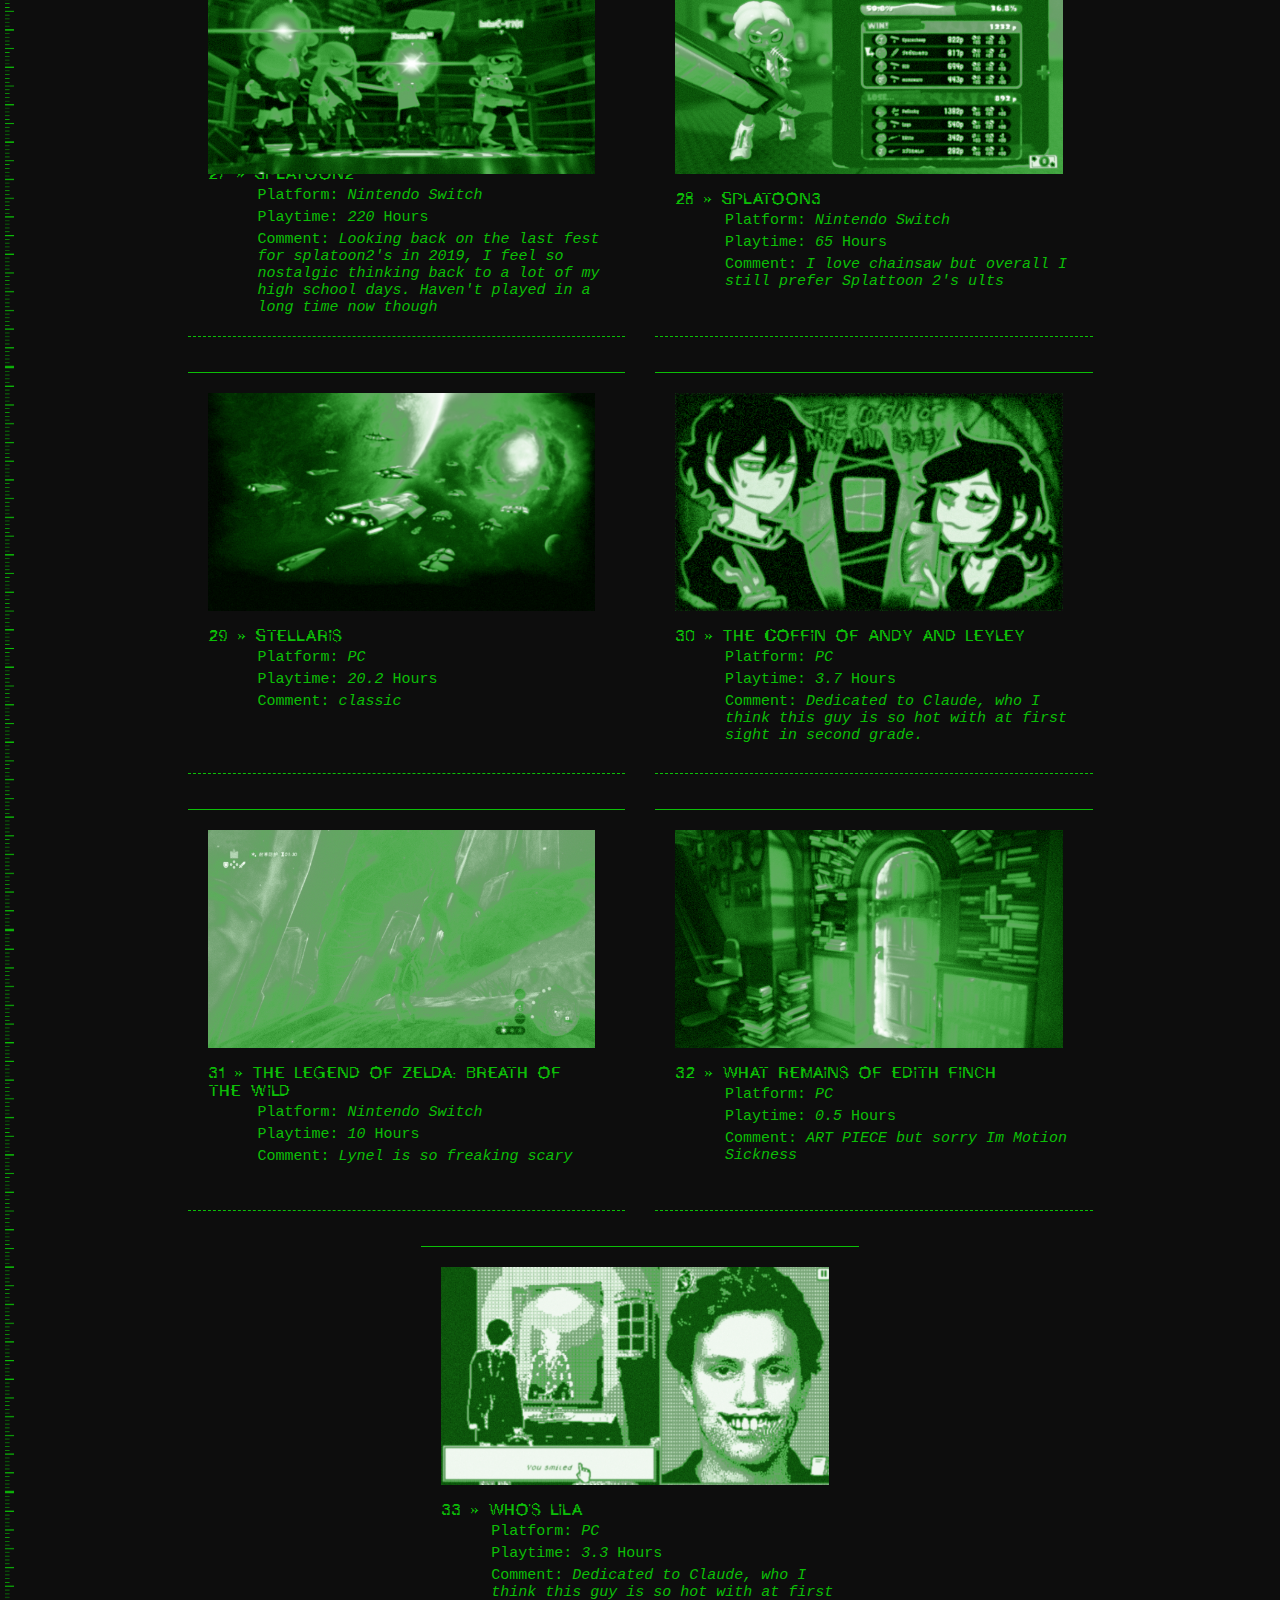
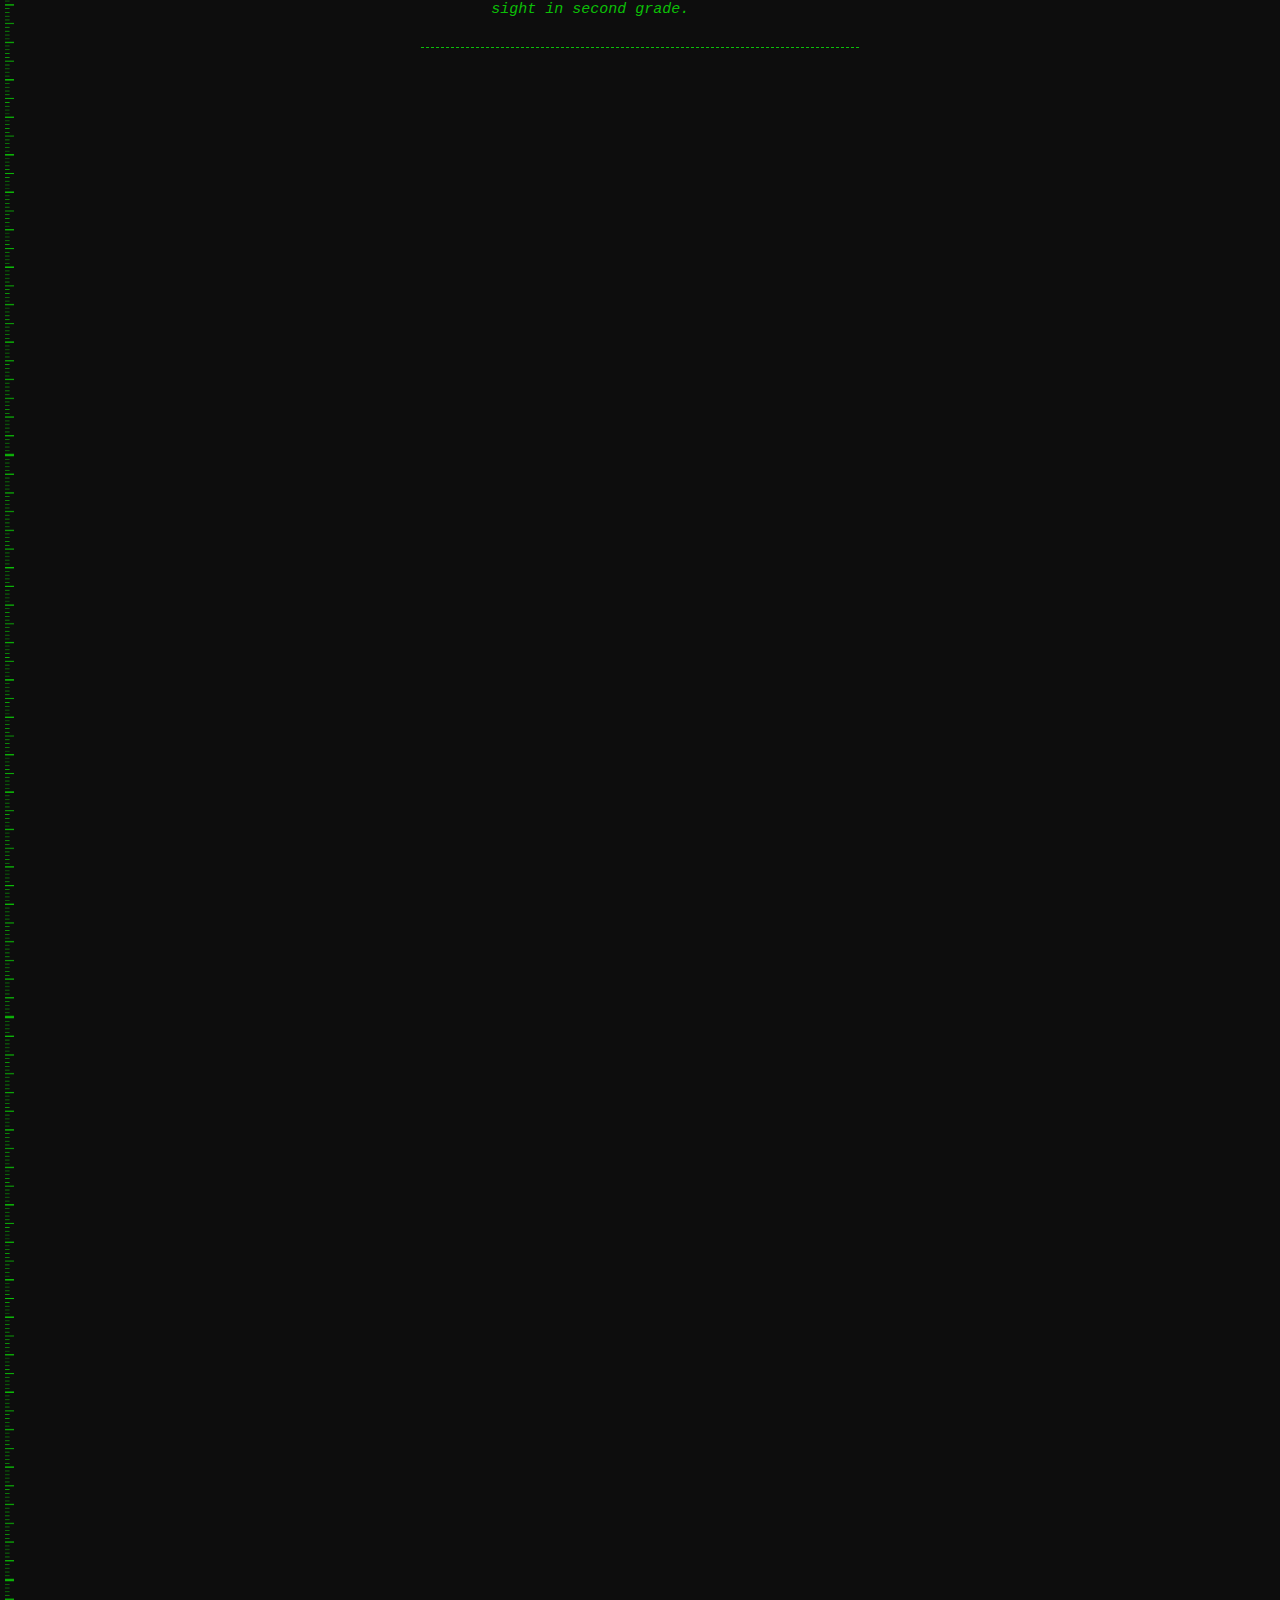
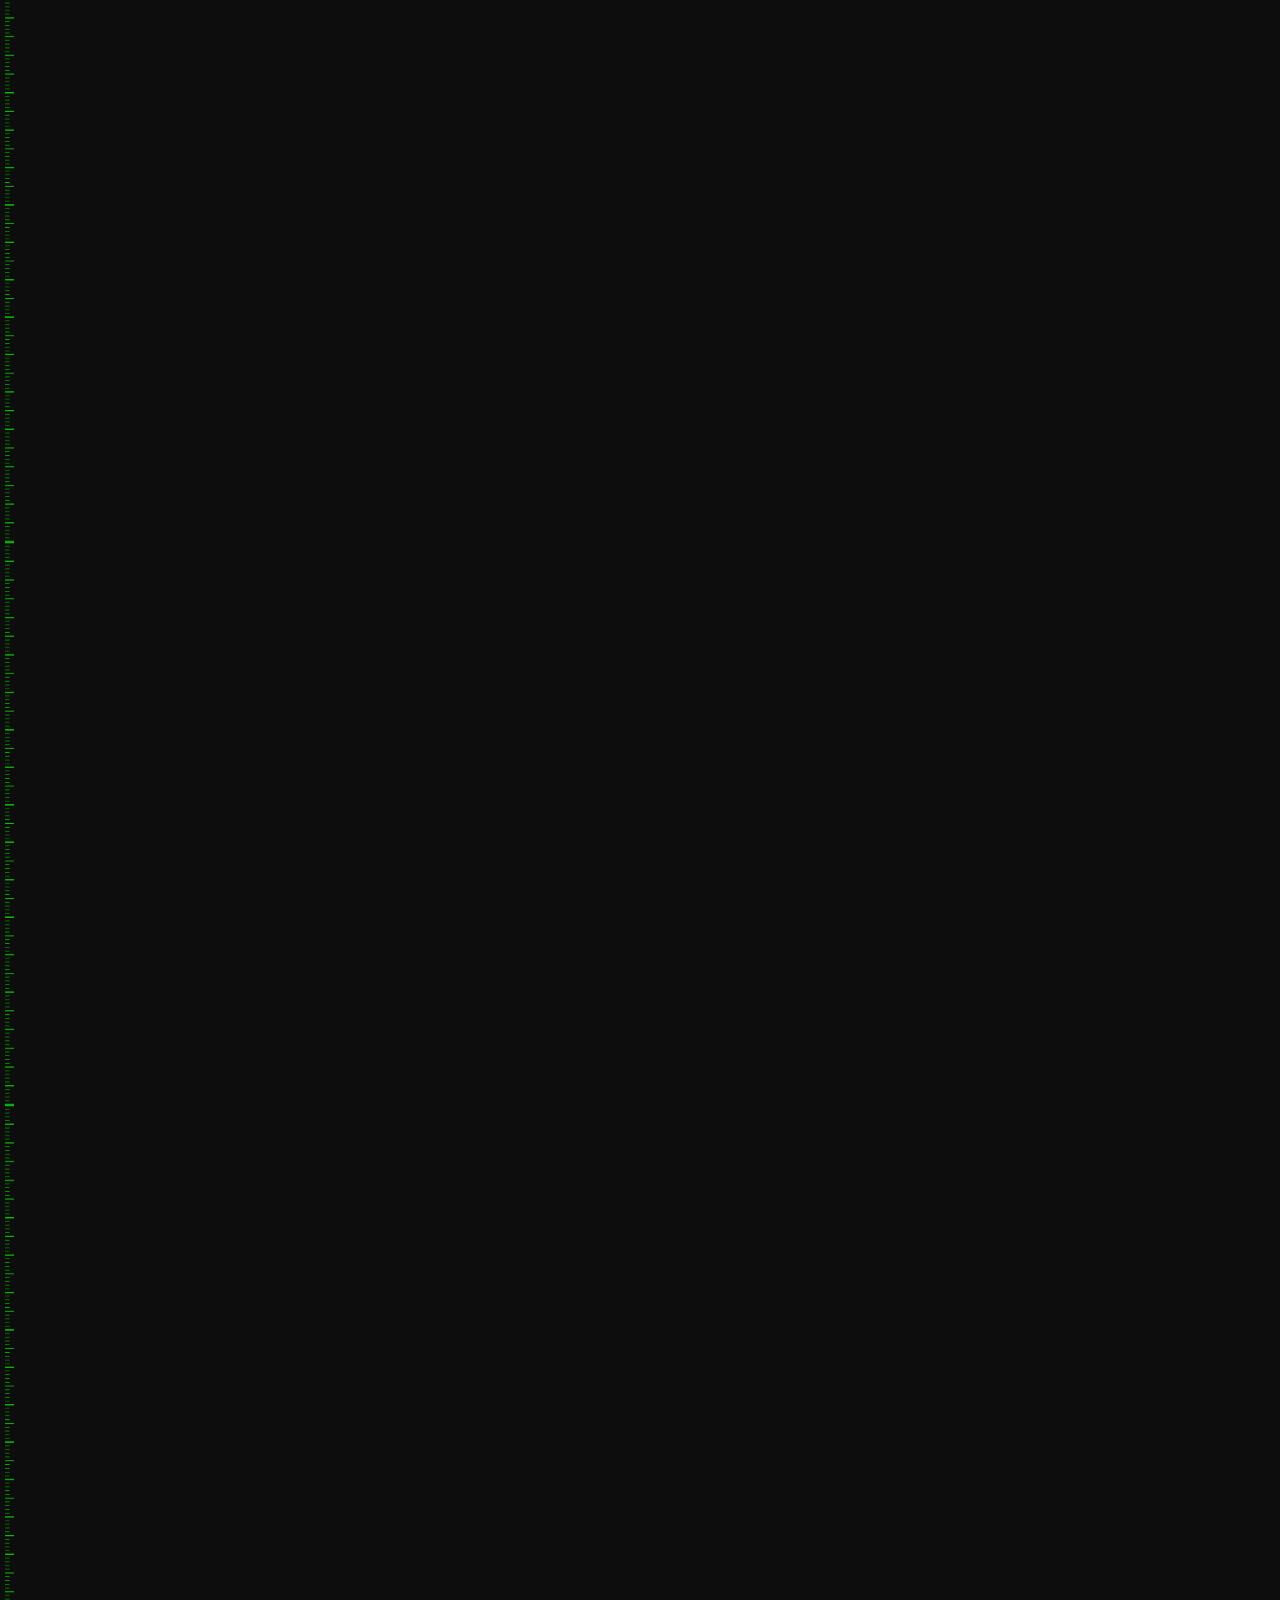
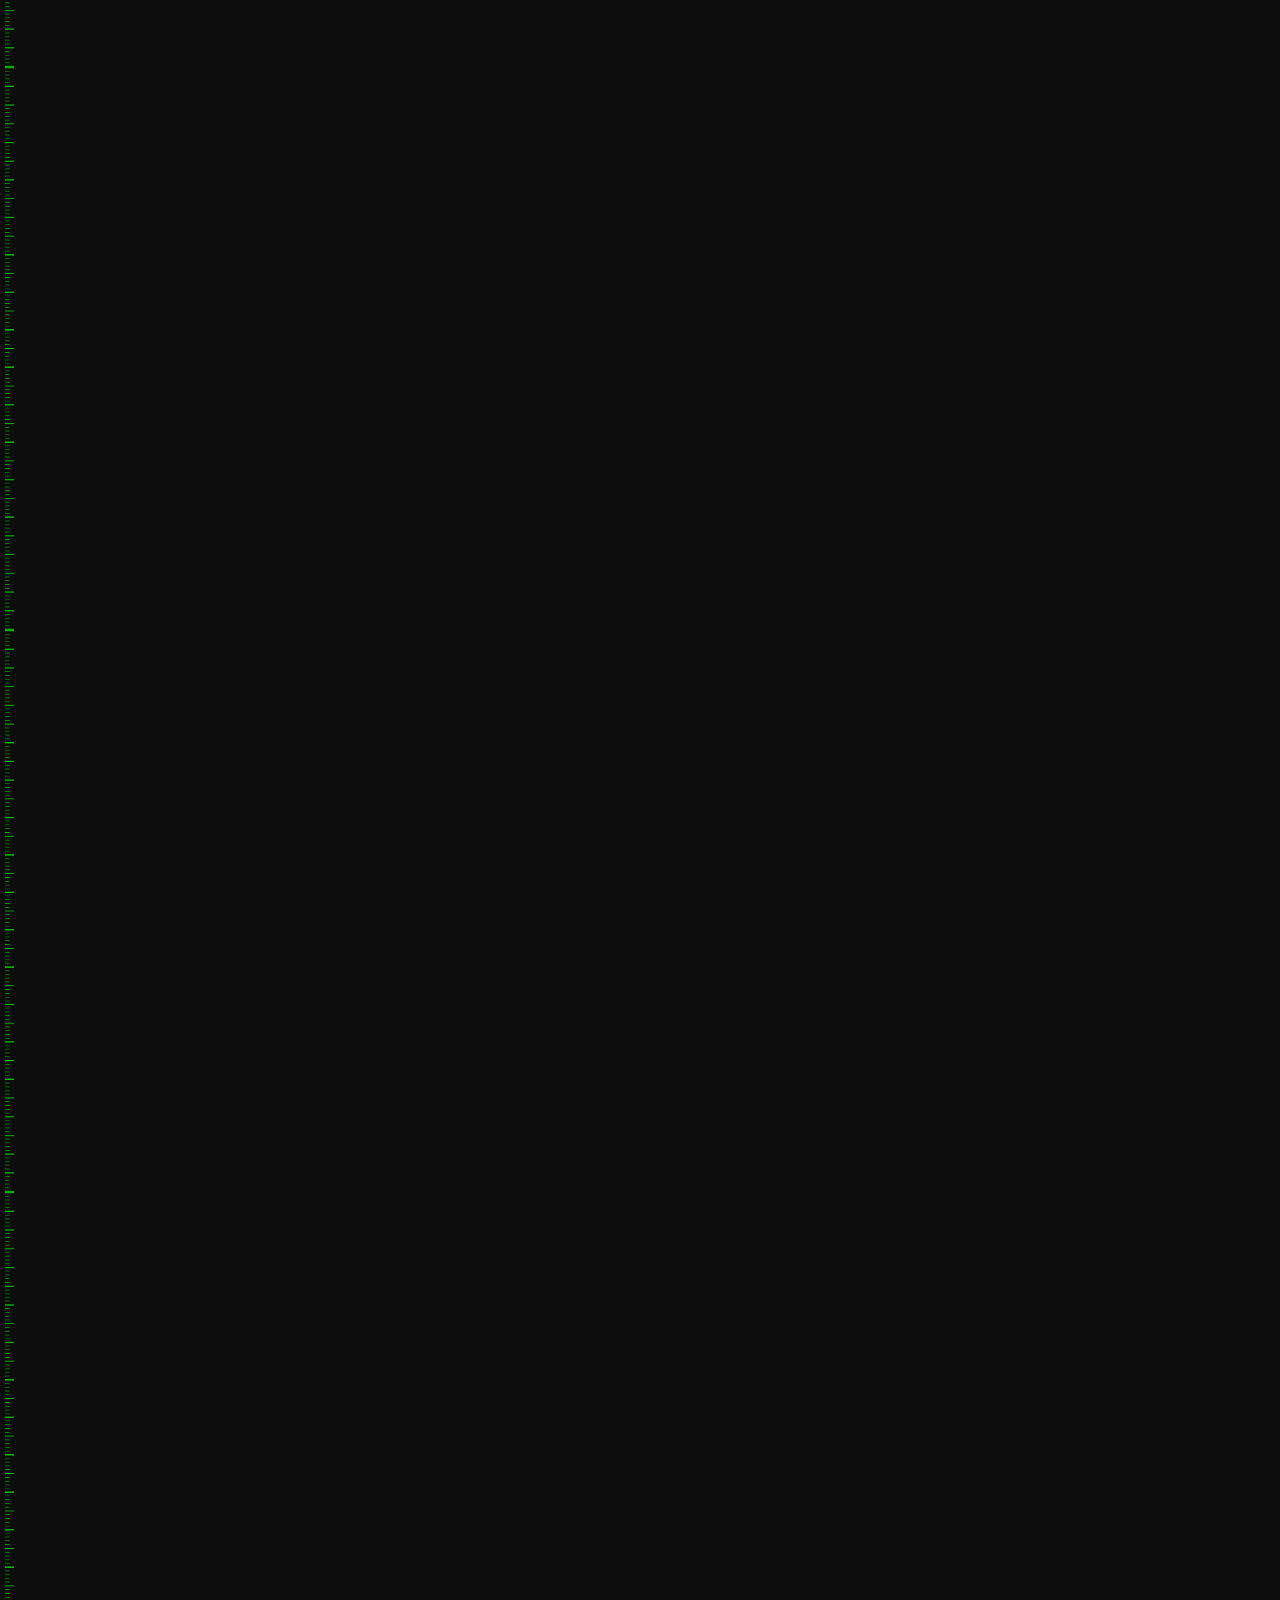
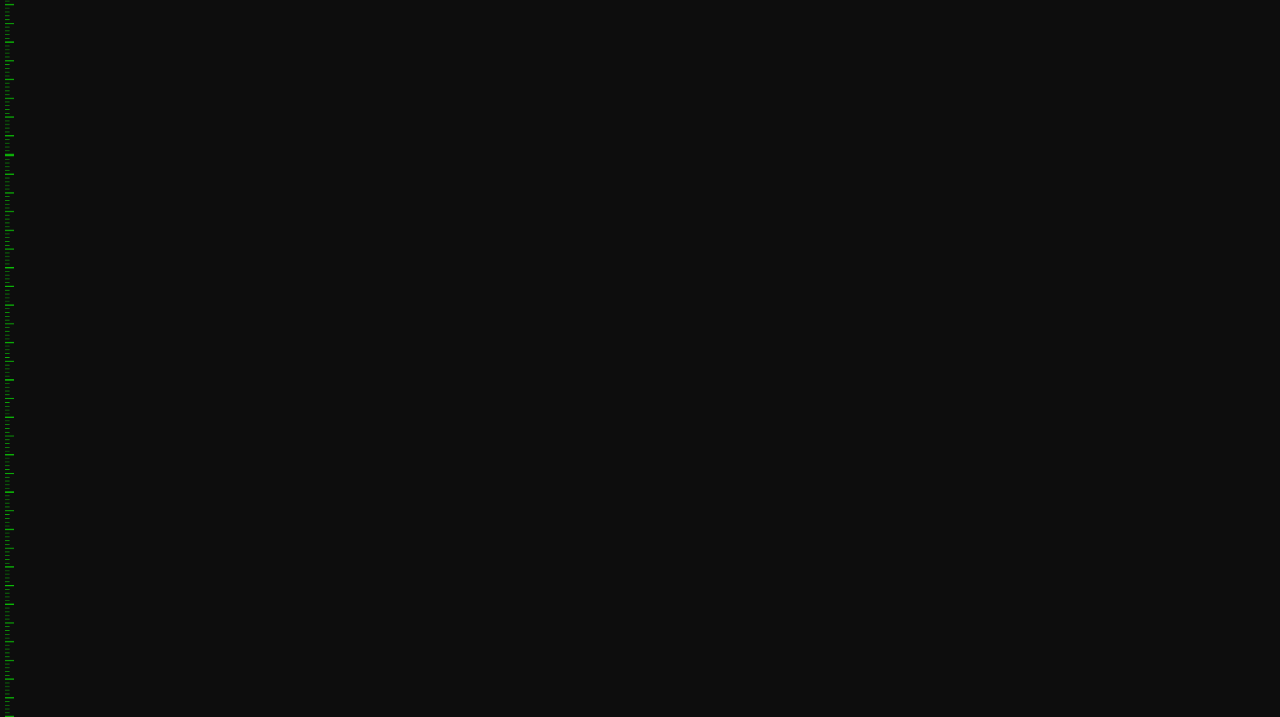
==== commit 0db3f26b: "0402_0344pm" ====
--- a/entries/entry1/index.html
+++ b/entries/entry1/index.html
@@ -50,7 +50,12 @@
    <img src="assets/titlever1.png" class="logo" style="width: 8.8125rem; height: 5.0625rem; filter: drop-shadow(0px 0px 10px rgba(12, 191, 7, 1)); animation: shadowBlink 1s infinite alternate cubic-bezier(0.4, 0.1, 0.6, 0.9);">
    <div id="hoveringText">Game Data Updated: 03/23/2024</div>
   </div>
+  <div class="scroll-container">
+    <div id="scroll-text">A personal ever-growing archive for games.</div>
+    </div>
+    
 </div> 
+
 
 <!-- <p class="line animation">
   a personal archive for game
@@ -98,9 +103,9 @@
 </div>
 
 <div class="side-bar">
-  <p>Genre</p>
-  <p>Name</p>
-  <p>Playtime</p>
+  <a href="http://127.0.0.1:5500/entries/entry1/index.html" class="active">Genre</a>
+  <a href="https://ni0j.github.io/game-logs/entries/entry2/" class="none-current">Name</a>
+  <a onclick='newwin()'>Genre</a>
 </div>
 
 <!-- <div id="mySidenav" class="sidenav" style="transform: rotate(90deg);">
--- a/entries/entry1/main.css
+++ b/entries/entry1/main.css
@@ -196,9 +196,9 @@
   .title-container{
     position: relative;
     display: flex;
-  flex-direction: column;
+  flex-direction: row;
   align-items: flex-start;
-  width:18.625rem;
+  width:100vw;
   gap: 1.5rem;
   top:1.94rem;
   margin: 0;
@@ -252,6 +252,10 @@
   to {
       filter: drop-shadow(0px 0px 20px rgba(12, 191, 7, 1));
   }
+}
+
+a:active{
+  color:#eee;
 }
 
 #main:hover > #hoveringText {
@@ -321,12 +325,13 @@
   }
   
 }
-#scroll-container {
-  border-left: 1.5px solid #7530D9;
-  border-right: 1.5px solid #7530D9;
+.scroll-container {
+  border-left: 2px double #7530D9;
+  border-right: 2px double #7530D9;
   overflow: hidden;
   height: 1rem;
-  width:100%
+  width:16rem;
+  top:2rem;
 }
 
 #scroll-text {
@@ -336,11 +341,11 @@
   color: #7530D9;
   width: 100%;
   height: 1rem;
-  white-space: nowrap;
   /* overflow: hidden;  */
   -moz-transform: translateX(100%);
   -webkit-transform: translateX(100%);
   transform: translateX(100%);
+  white-space: nowrap;
   
   -moz-animation: my-animation 15s linear infinite;
   -webkit-animation: my-animation 15s linear infinite;
@@ -350,8 +355,8 @@
 
 
 @-webkit-keyframes my-animation {
-  from { -webkit-transform: translateX(100%); }
-  to { -webkit-transform: translateX(-100%); }
+  from { -webkit-transform: translateX(-100%); }
+  to { -webkit-transform: translateX(100%); }
 }
 
 @keyframes my-animation {
@@ -414,7 +419,7 @@
   outline: none;
   border: none;
   overflow: hidden;
-  transition: color 0.4s ease-in-out;
+  transition: color 0.4s ease-in;
 }
 
 button::before {
@@ -429,7 +434,7 @@
   background-color: #7530D9;
   transform-origin: center;
   transform: translate3d(50%, -50%, 0) scale3d(0, 0, 0);
-  transition: transform 0.45s ease-in-out;
+  transition: transform 0.45s ease-in;
 }
 
 button:hover {
@@ -438,6 +443,11 @@
 
 button:hover::before {
   transform: translate3d(50%, -50%, 0) scale3d(15, 15, 15);
+}
+
+.clicked{
+  background-color: #7530D9;
+  color:#0CBF07;
 }
 
 
@@ -624,7 +634,7 @@
 z-index: 999;
 }
 
-.side-bar p{
+.side-bar a{
   color: #0CBF07;
   font-family: "t26-carbon", monospace;
   font-weight: 100;
@@ -784,9 +794,9 @@
 .title-container{
   position: relative;
   display: flex;
-flex-direction: column;
+flex-direction: row;
 align-items: flex-start;
-width:18.625rem;
+width:100vw;
 gap: 1.5rem;
 top:1.94rem;
 margin: 0;
@@ -799,6 +809,53 @@
   flex-direction: row;
   align-items: flex-end;
   gap: 0.5625rem;
+}
+
+.scroll-container {
+  border-left: 2px double #7530D9;
+  border-right: 2px double #7530D9;
+  overflow: hidden;
+  height: 1rem;
+  width:77.5vw;
+  top:2rem;
+}
+
+#scroll-text {
+  display: flex;
+  font-family: "unknown";
+  font-size: 0.75rem;
+  color: #7530D9;
+  width: 100%;
+  height: 1rem;
+  /* overflow: hidden;  */
+  -moz-transform: translateX(100%);
+  -webkit-transform: translateX(100%);
+  transform: translateX(100%);
+  white-space: nowrap;
+  
+  -moz-animation: my-animation 15s linear infinite;
+  -webkit-animation: my-animation 15s linear infinite;
+  animation: my-animation 12s linear infinite;
+}
+
+
+
+@-webkit-keyframes my-animation {
+  from { -webkit-transform: translateX(-100%); }
+  to { -webkit-transform: translateX(100%); }
+}
+
+@keyframes my-animation {
+  from {
+    -moz-transform: translateX(100%);
+    -webkit-transform: translateX(100%);
+    transform: translateX(100%);
+  }
+  to {
+    -moz-transform: translateX(-100%);
+    -webkit-transform: translateX(-100%);
+    transform: translateX(-100%);
+  }
 }
 
 .logo{
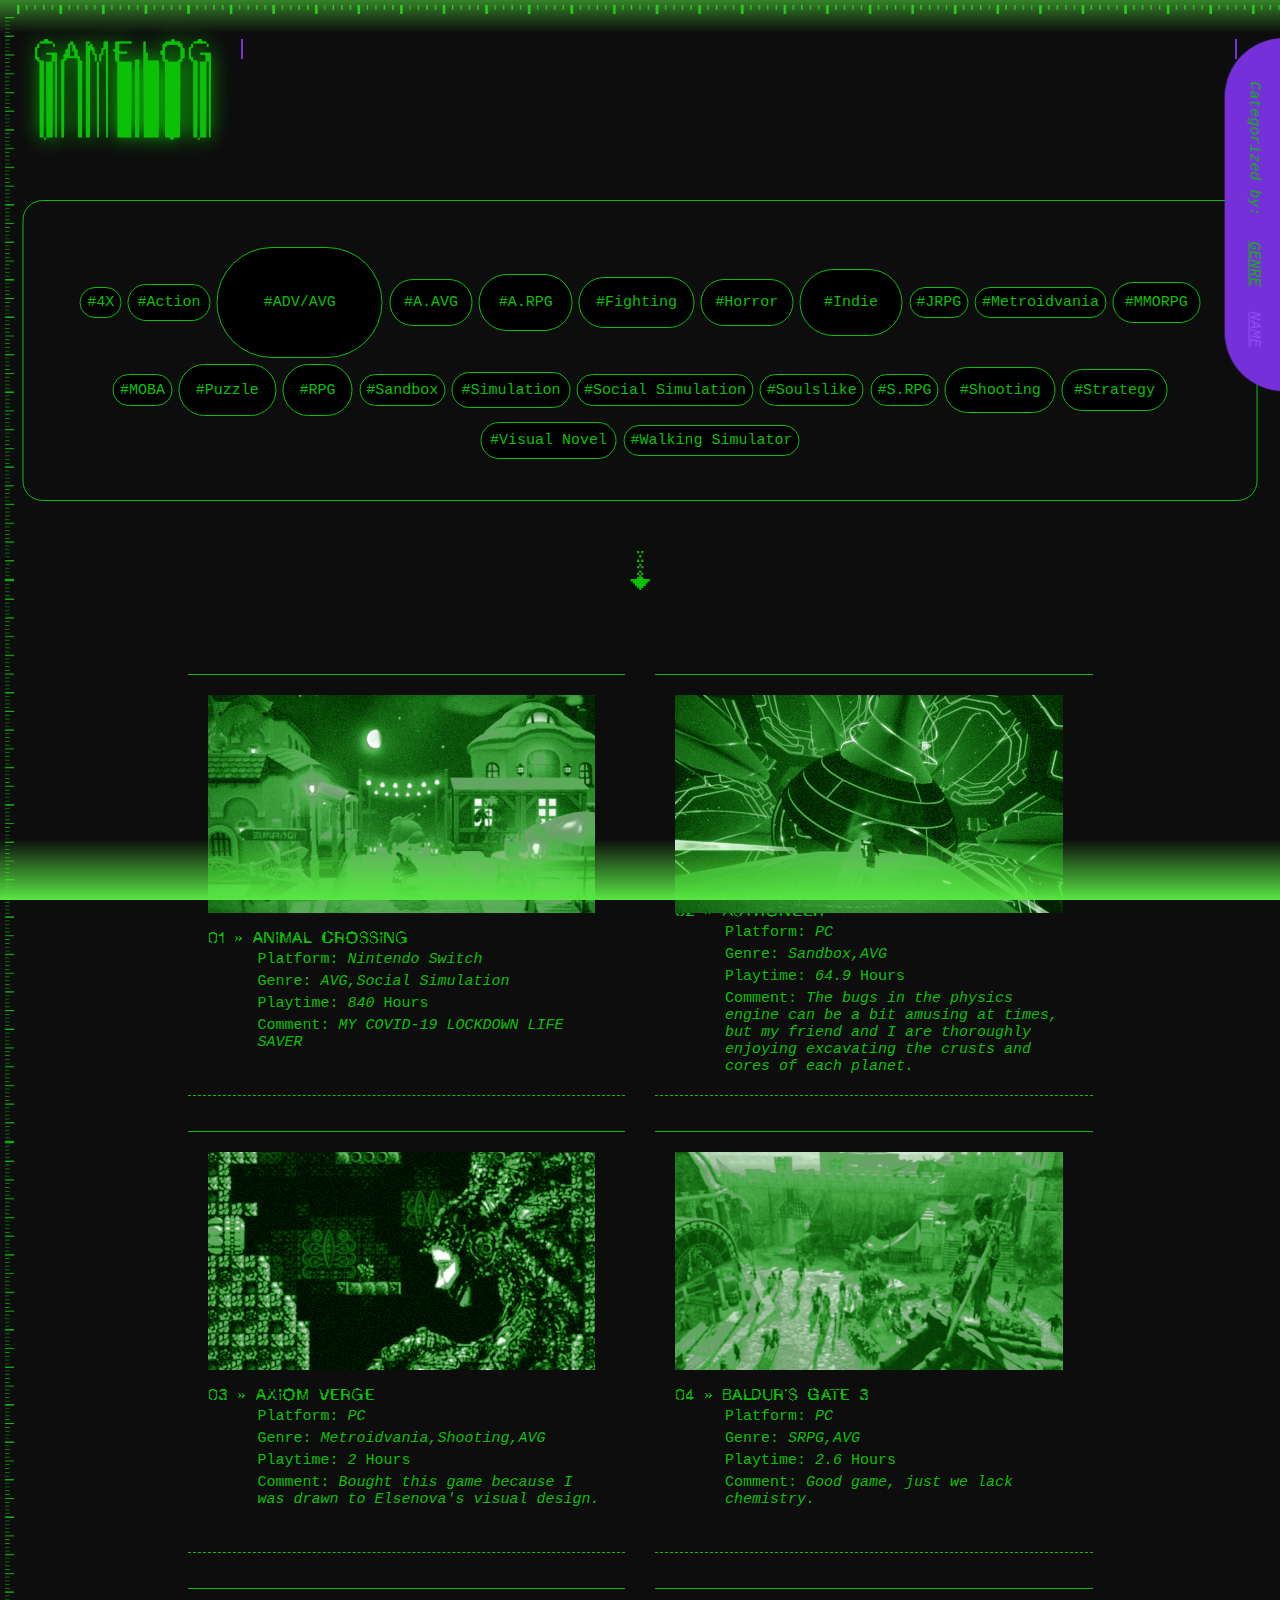
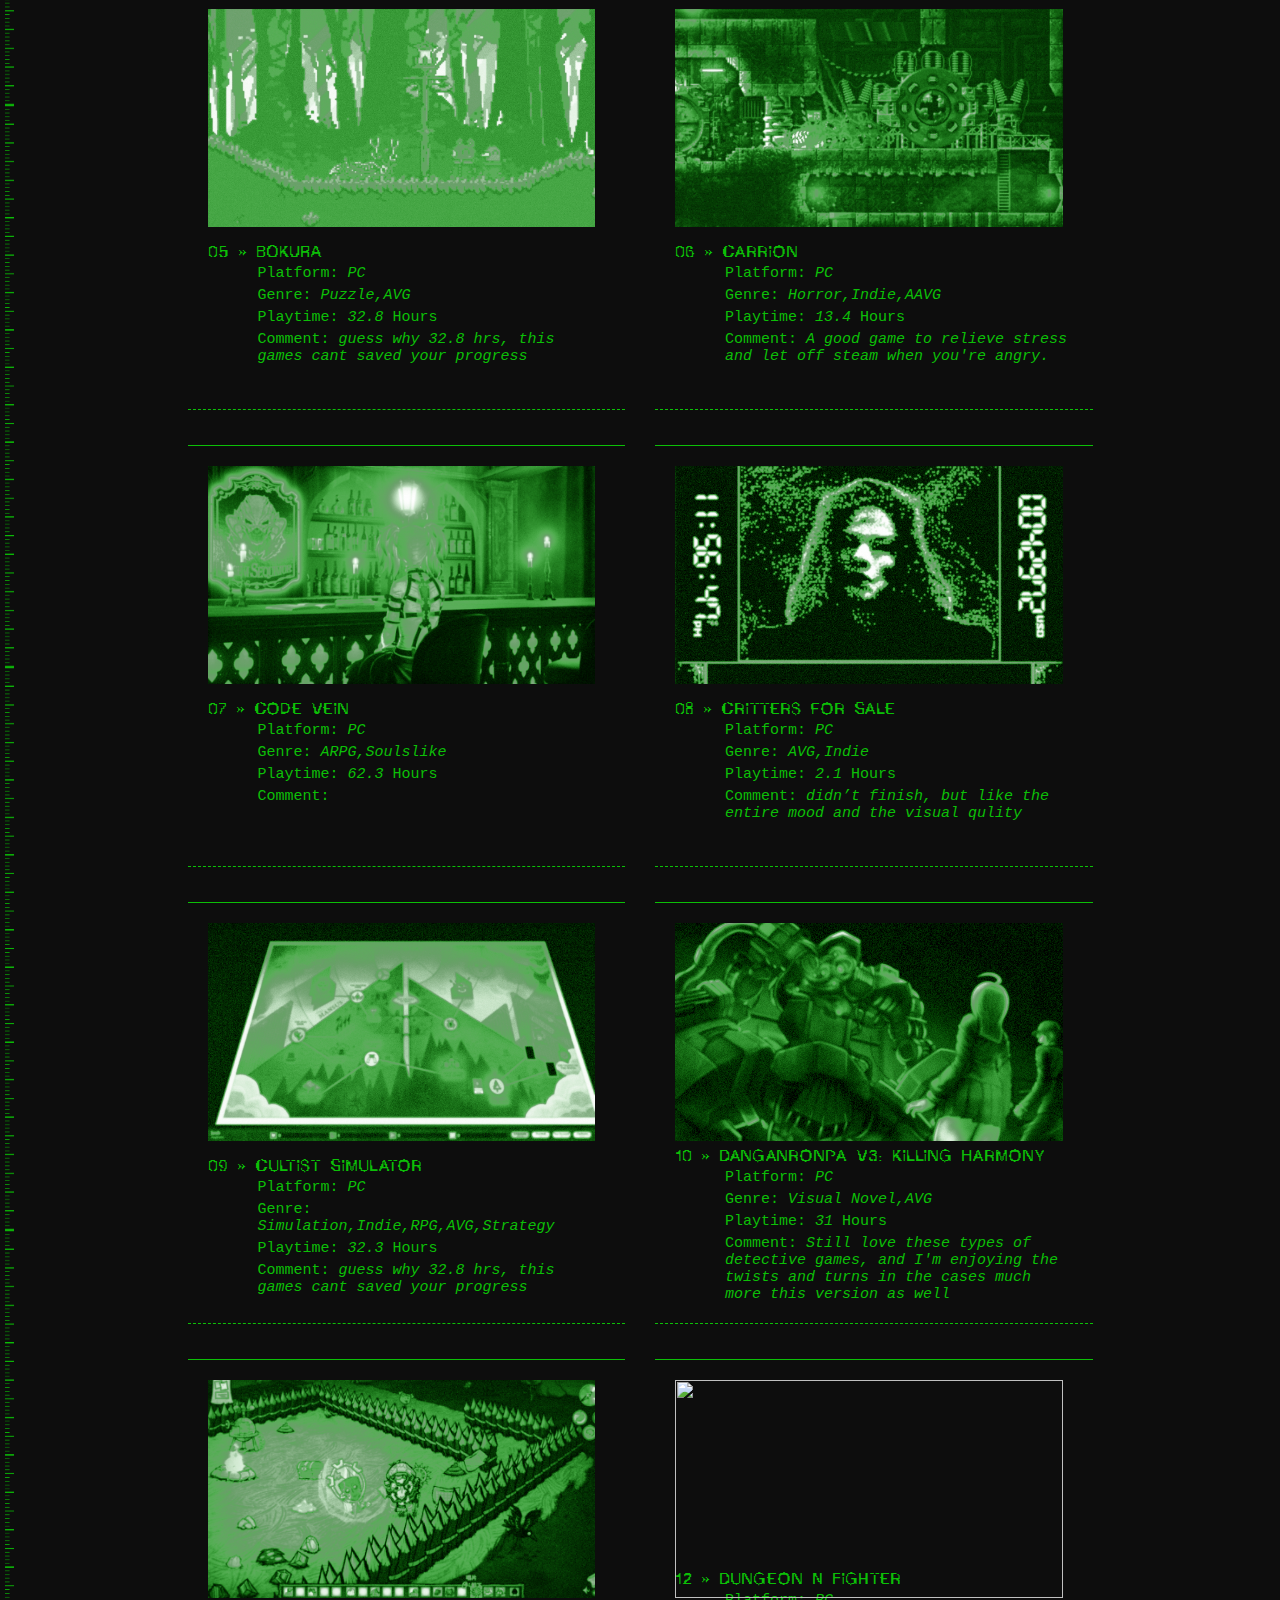
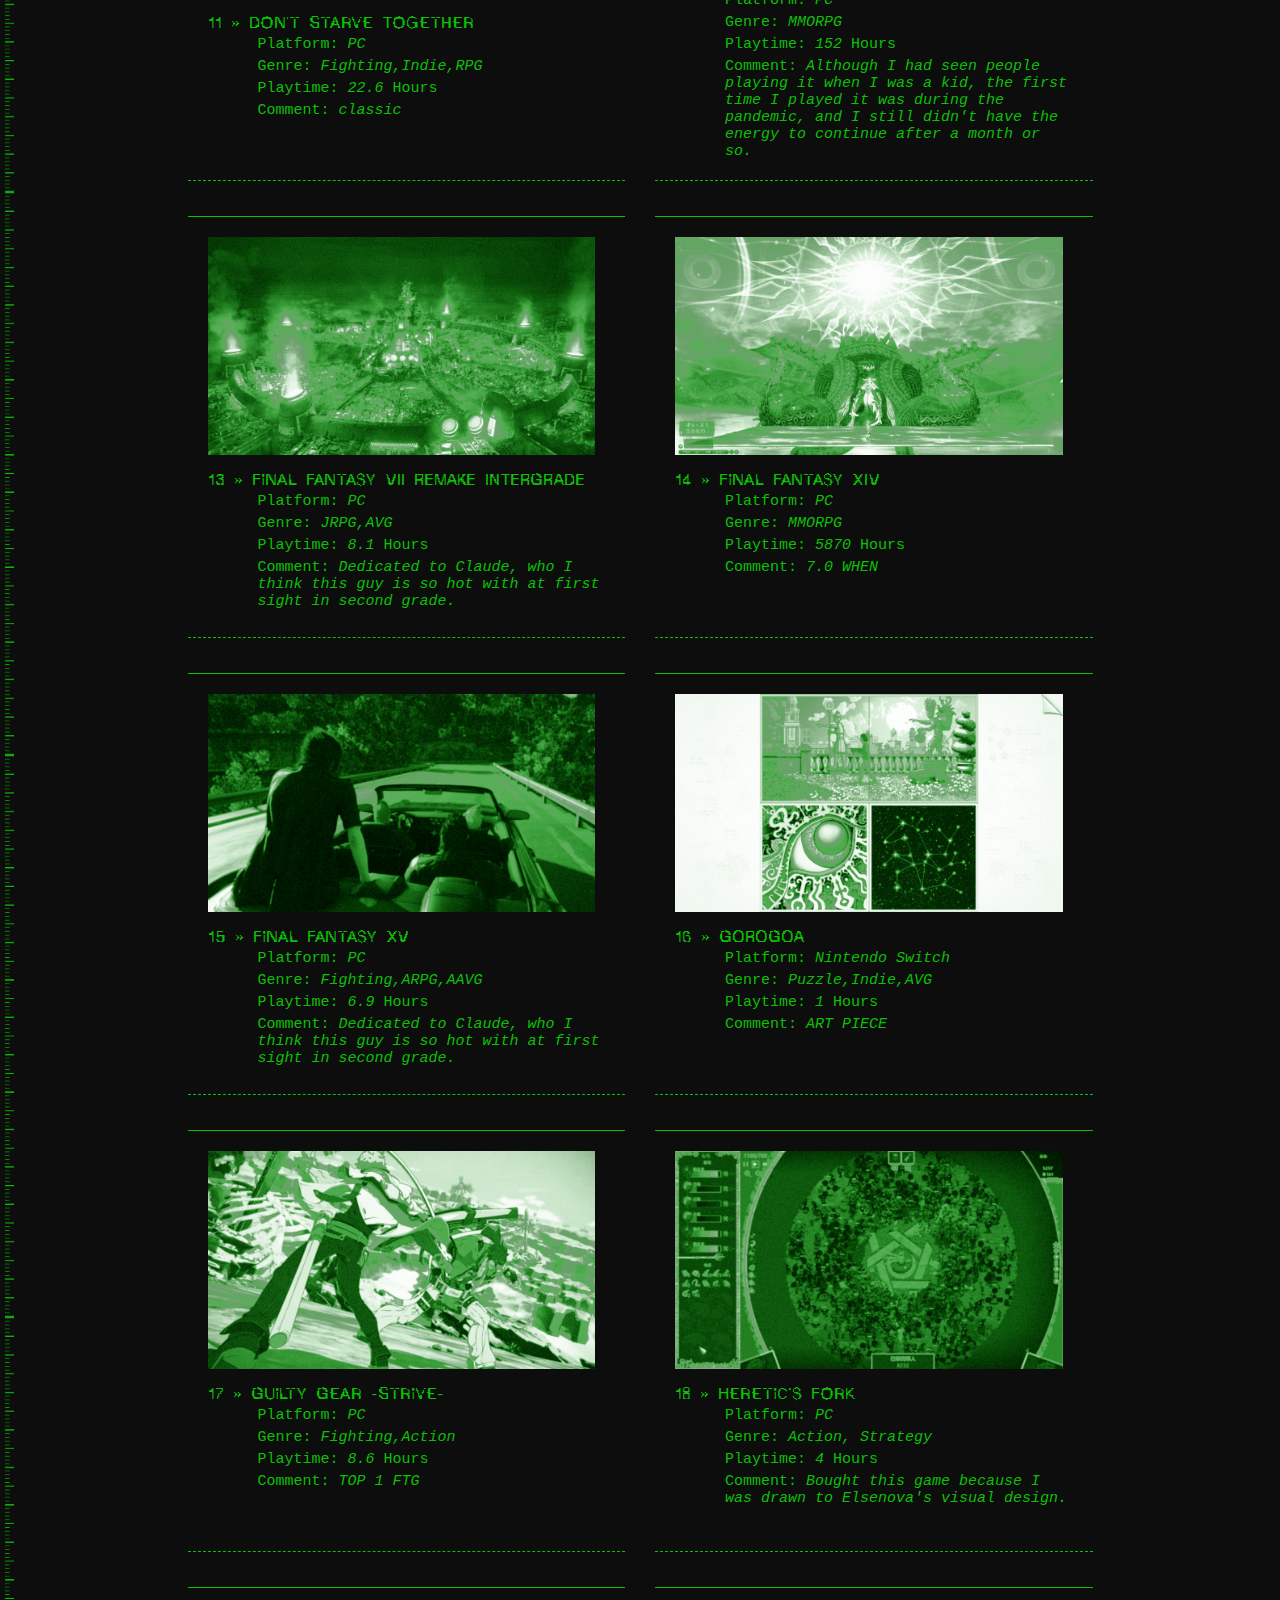
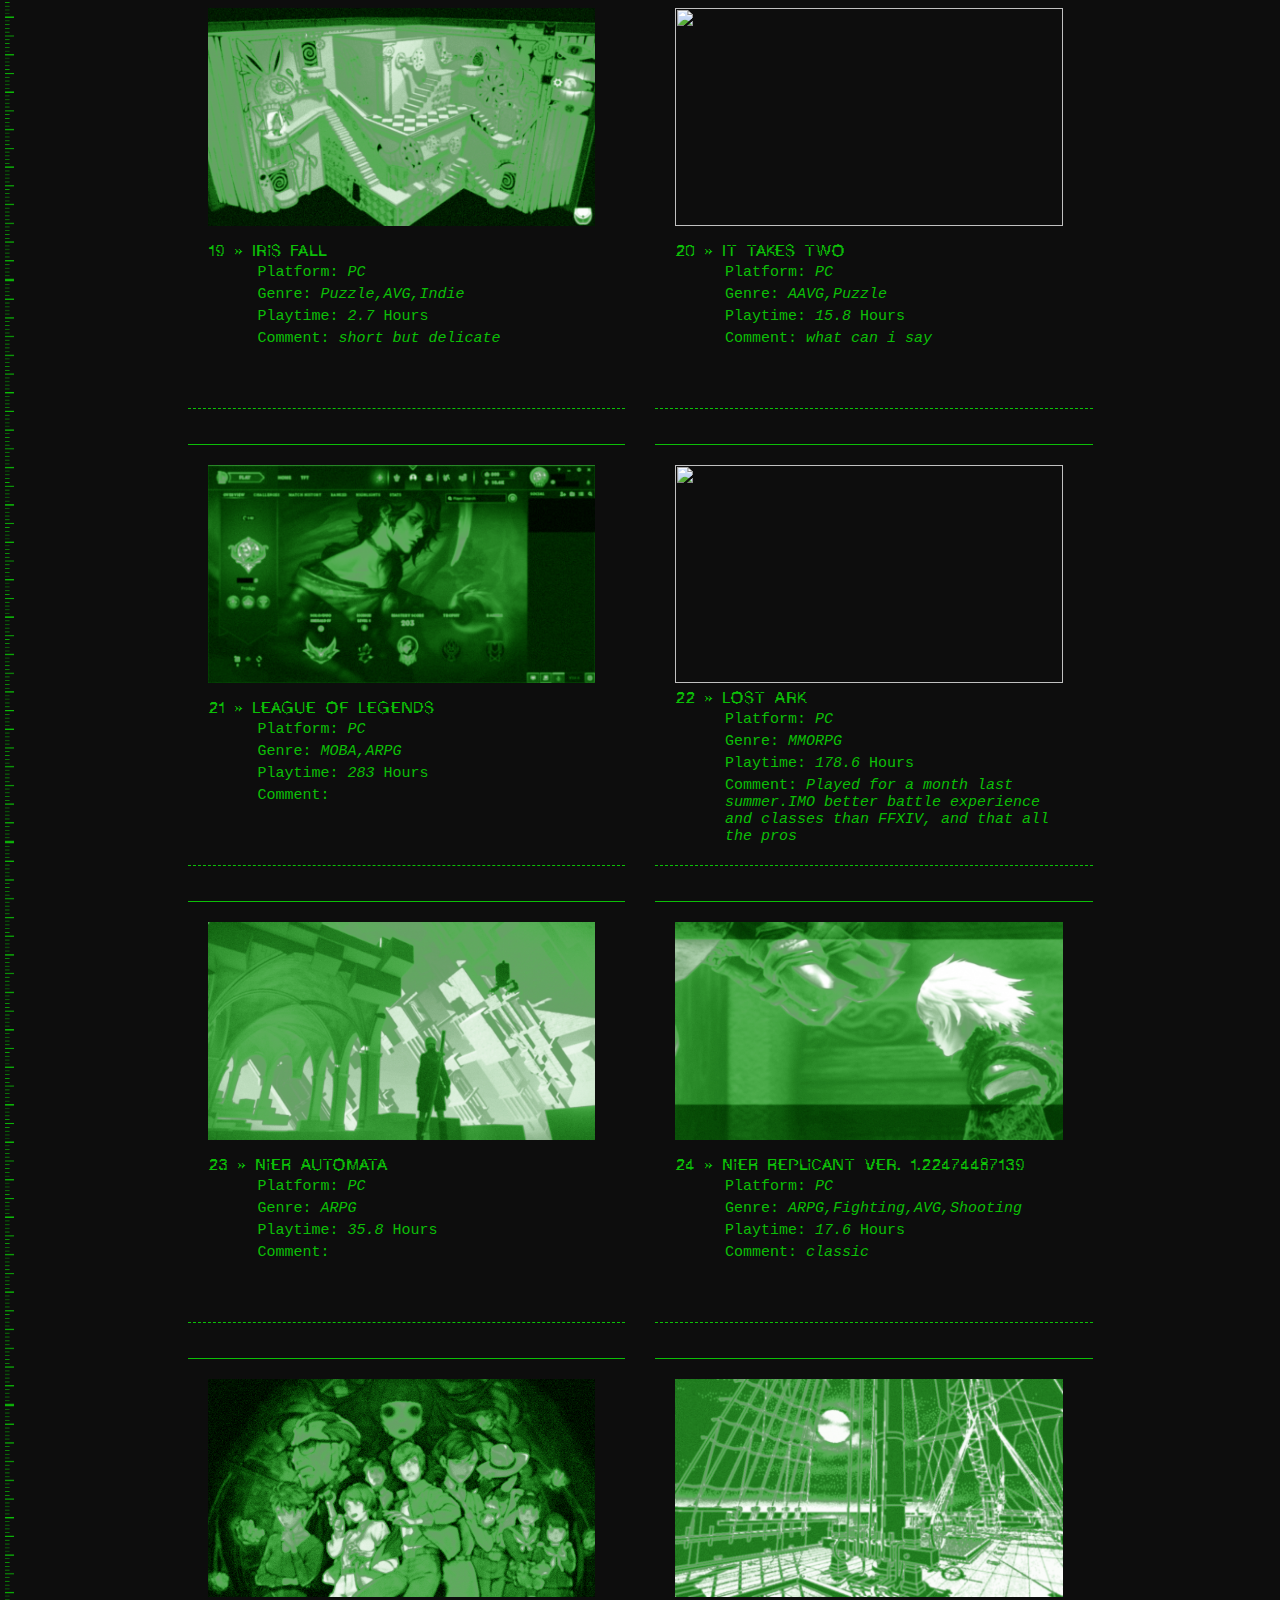
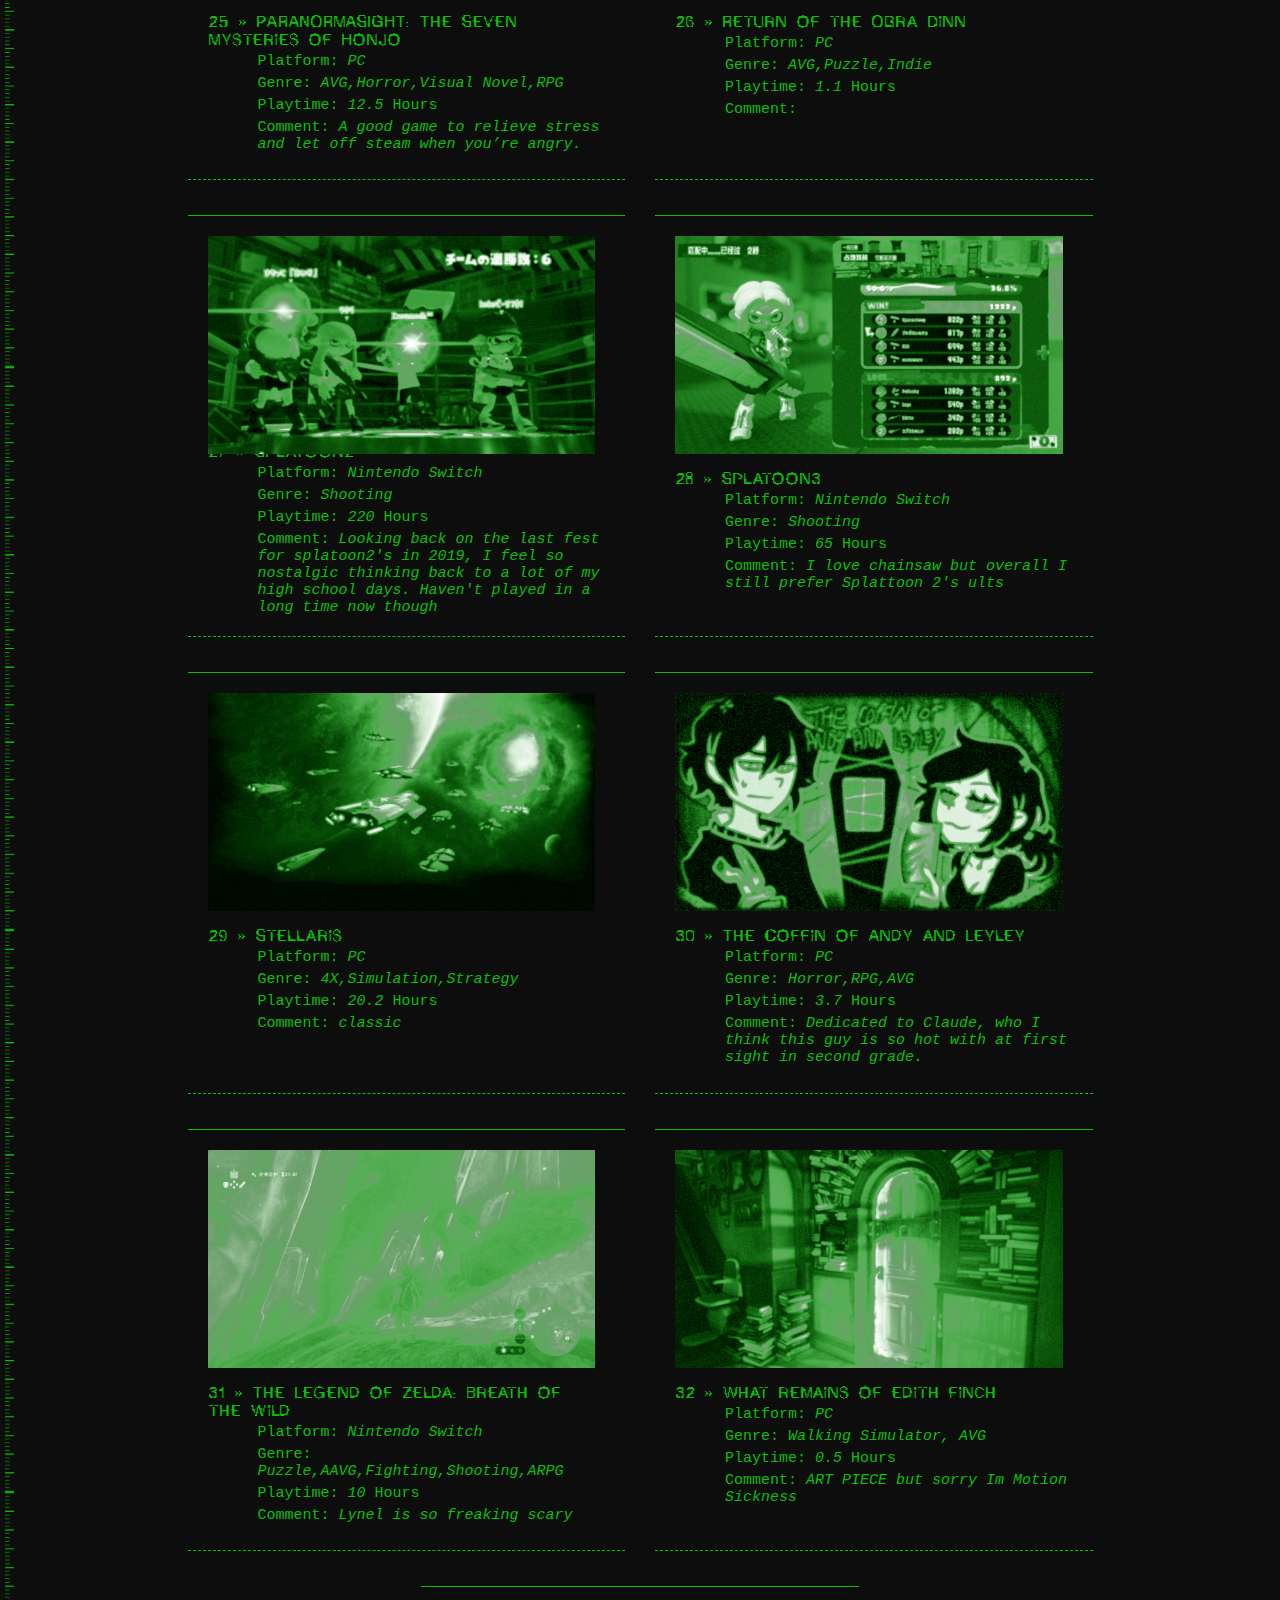
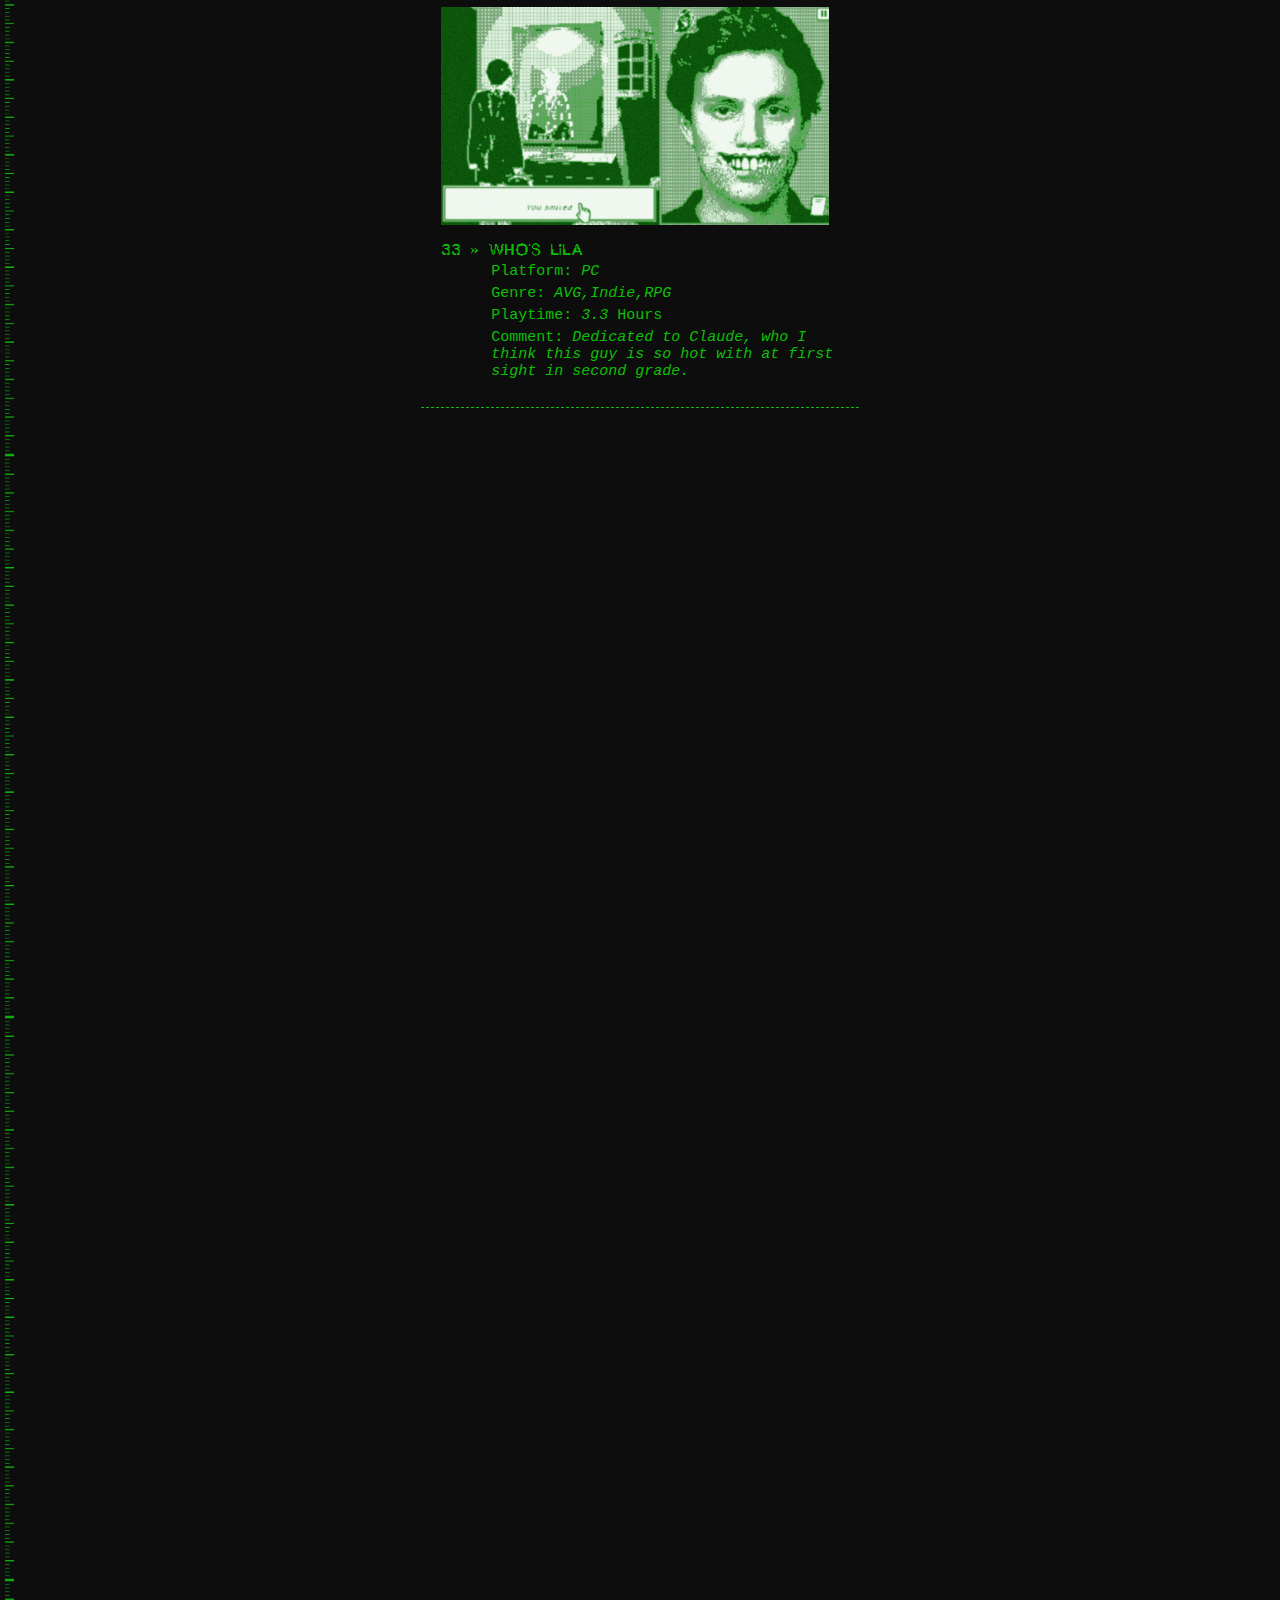
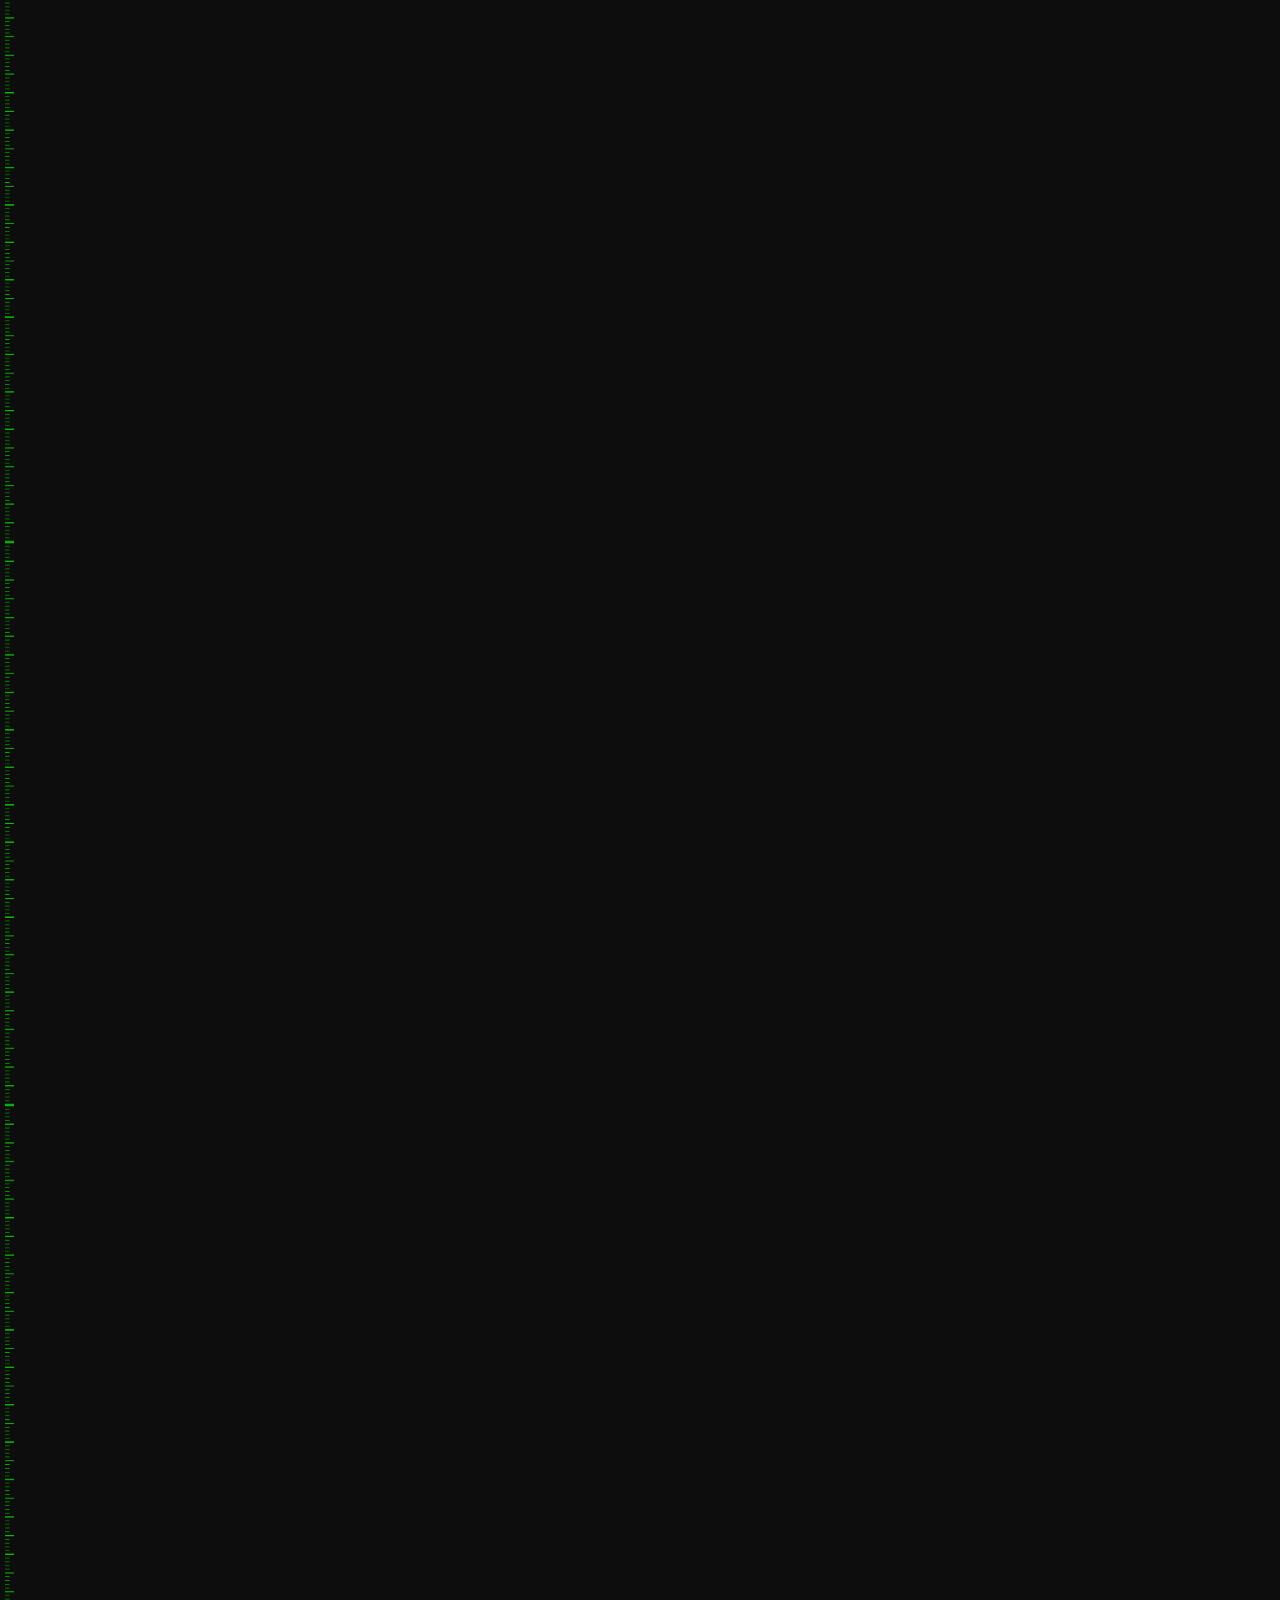
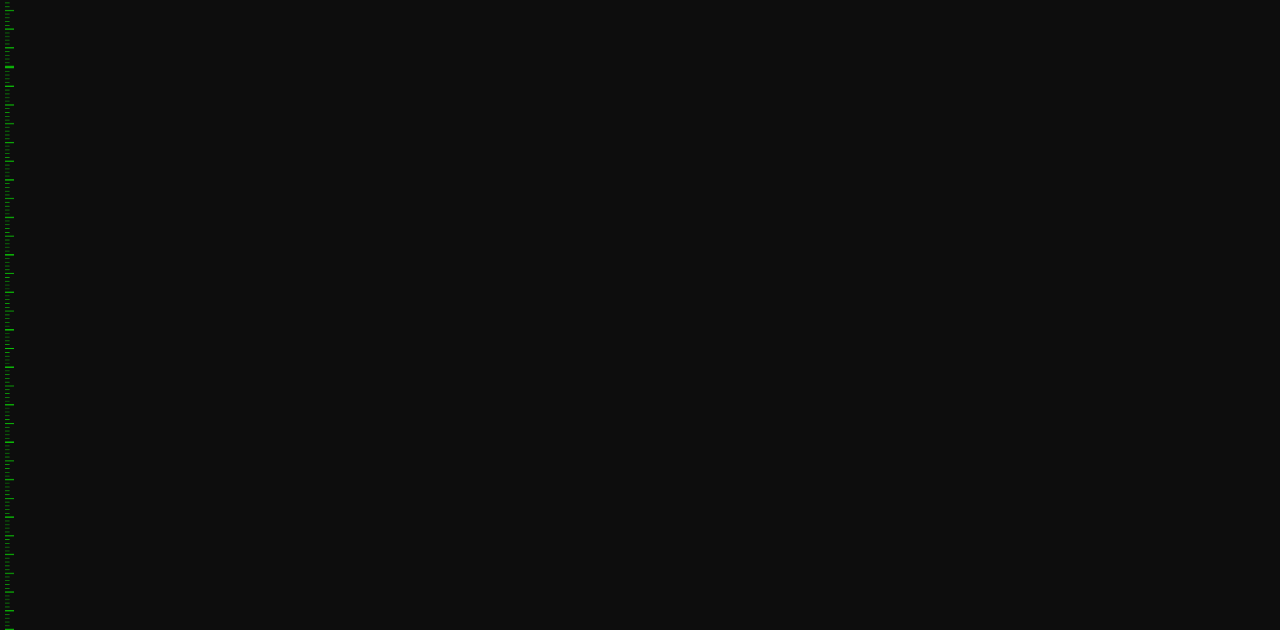
==== commit edd81563: "entry1" ====
--- a/entries/entry1/index.html
+++ b/entries/entry1/index.html
@@ -38,9 +38,9 @@
 <img src="./assets/rulerLeft.png" style="width: 0.4375rem;height:562.5px;" class="rulerLeft19">
 <img src="./assets/rulerLeft.png" style="width: 0.4375rem;height:562.5px;" class="rulerLeft20">
 <img src="./assets/rulerLeft.png" style="width: 0.4375rem;height:562.5px;" class="rulerLeft21">
-<img src="./assets/rulerLeft.png" style="width: 0.4375rem;height:562.5px;" class="rulerLeft22">
-<img src="./assets/rulerLeft.png" style="width: 0.4375rem;height:562.5px;" class="rulerLeft23">
-<img src="./assets/rulerLeft.png" style="width: 0.4375rem;height:562.5px;" class="rulerLeft24">
+<!-- <img src="./assets/rulerLeft.png" style="width: 0.4375rem;height:562.5px;" class="rulerLeft22"> -->
+<!-- <img src="./assets/rulerLeft.png" style="width: 0.4375rem;height:562.5px;" class="rulerLeft23">
+<img src="./assets/rulerLeft.png" style="width: 0.4375rem;height:562.5px;" class="rulerLeft24"> -->
 </div>
 
 <div style="width: 3000rem; height: 3.0625rem; transform-origin: 0 0; background: linear-gradient(180deg, #59E743 0%, rgba(49, 70, 129, 0) 100%)" class="gradientTop"></div>
@@ -103,9 +103,10 @@
 </div>
 
 <div class="side-bar">
+  <p>Categorized by:</p>
   <a href="http://127.0.0.1:5500/entries/entry1/index.html" class="active">Genre</a>
   <a href="https://ni0j.github.io/game-logs/entries/entry2/" class="none-current">Name</a>
-  <a onclick='newwin()'>Genre</a>
+  <!-- <a onclick='newwin()'>Genre</a> -->
 </div>
 
 <!-- <div id="mySidenav" class="sidenav" style="transform: rotate(90deg);">
--- a/entries/entry1/main.css
+++ b/entries/entry1/main.css
@@ -265,9 +265,16 @@
 #hoveringText {
   position: absolute;
   font-style: italic;
-  font-size: 0.75rem;
+  font-size: 1rem;
   color:#7530D9;
   display: none;
+  text-align: center;
+  padding-top: 1rem;
+  width: 6rem;
+  height: 5rem;
+  background-color: #0CBF07;
+  border-radius: 999rem;
+  mix-blend-mode: exclusion;
 }
 
 #main{
@@ -547,11 +554,23 @@
   display: flex;
 justify-content: center;
 align-items: center;
+padding-top: 1rem;
 gap: 0.625rem;
 left:50%;
 width: 18.625rem;
-}
-
+animation-duration: 2s;
+animation-iteration-count: infinite;
+animation-name: bounce-4;
+animation-timing-function: ease;
+}
+
+@keyframes bounce-4 {
+  0%   { transform: scale(1,1)    translateY(0); }
+  10%  { transform: scale(1.1,.9) translateY(0); }
+  30%  { transform: scale(.9,1.1) translateY(-20px); }
+  50%  { transform: scale(1,1)    translateY(0); }
+  100% { transform: scale(1,1)    translateY(0); }
+}
 /* 
 .menu{
 position: fixed;
@@ -634,6 +653,17 @@
 z-index: 999;
 }
 
+.side-bar p{
+  color: #0CBF07;
+  font-family: "t26-carbon", monospace;
+  font-weight: 100;
+  font-style: normal;
+font-size: 0.75rem;
+font-style: italic;
+font-weight: 425;
+line-height: normal;
+}
+
 .side-bar a{
   color: #0CBF07;
   font-family: "t26-carbon", monospace;
@@ -693,6 +723,7 @@
   display: flex;
 flex-direction: column;
 align-items: flex-start;
+justify-content: flex-start;
 gap: 0.25rem;
 
 }
@@ -708,6 +739,13 @@
 width: 19.375rem;
 margin: 0;
 margin-left: 0rem;
+}
+
+.text-block h2{
+  color: #0CBF07;
+  font-family: "unknown";
+  font-size: 1rem;
+  margin-bottom:0rem;
 }
 
 
@@ -878,12 +916,20 @@
   display : block;
 }
 
+
 #hoveringText {
   position: absolute;
   font-style: italic;
   font-size: 0.75rem;
   color:#7530D9;
   display: none;
+  text-align: center;
+  padding-top: 1rem;
+  width: 5rem;
+  height: 4rem;
+  background-color: #0CBF07;
+  border-radius: 999rem;
+  mix-blend-mode: exclusion;
 }
 
 #main{
@@ -1084,11 +1130,22 @@
 justify-content: center;
 align-items: center;
 gap: 0.625rem;
+padding-top: 1rem;
 left:50%;
 width: 18.625rem;
-}
-
-
+animation-duration: 2s;
+animation-iteration-count: infinite;
+animation-name: bounce-4;
+animation-timing-function: ease;
+}
+
+@keyframes bounce-4 {
+  0%   { transform: scale(1,1)    translateY(0); }
+  10%  { transform: scale(1.1,.9) translateY(0); }
+  30%  { transform: scale(.9,1.1) translateY(-20px); }
+  50%  { transform: scale(1,1)    translateY(0); }
+  100% { transform: scale(1,1)    translateY(0); }
+}
 
 /* .menu{
   position: fixed;
@@ -1182,10 +1239,20 @@
 font-style: italic;
 font-weight: 425;
 line-height: normal;
+}
+
+
+.side-bar a{
+  color: #0CBF07;
+  font-family: "t26-carbon", monospace;
+  font-weight: 100;
+  font-style: normal;
+font-size: 0.75rem;
+font-style: italic;
+font-weight: 425;
+line-height: normal;
 text-decoration-line: underline;
 text-transform: uppercase;
-
-
 }
 
 .none-current{
@@ -1223,13 +1290,13 @@
 .game{
   display: flex;
   flex-direction: column;
-  /* justify-content: center; */
+  justify-content: flex-start;
   align-items: flex-start;
   margin-top: 0.25rem;
   padding:1rem;
   border-bottom: 1px dashed #0CBF07;
   border-top: 1px solid #0CBF07;
-  height: 18rem;
+  height: 19rem;
 }
 
 .text-block{
@@ -1237,6 +1304,7 @@
   display: flex;
 flex-direction: column;
 align-items: flex-start;
+justify-content: flex-start;
 gap: 0.25rem;
 
 }
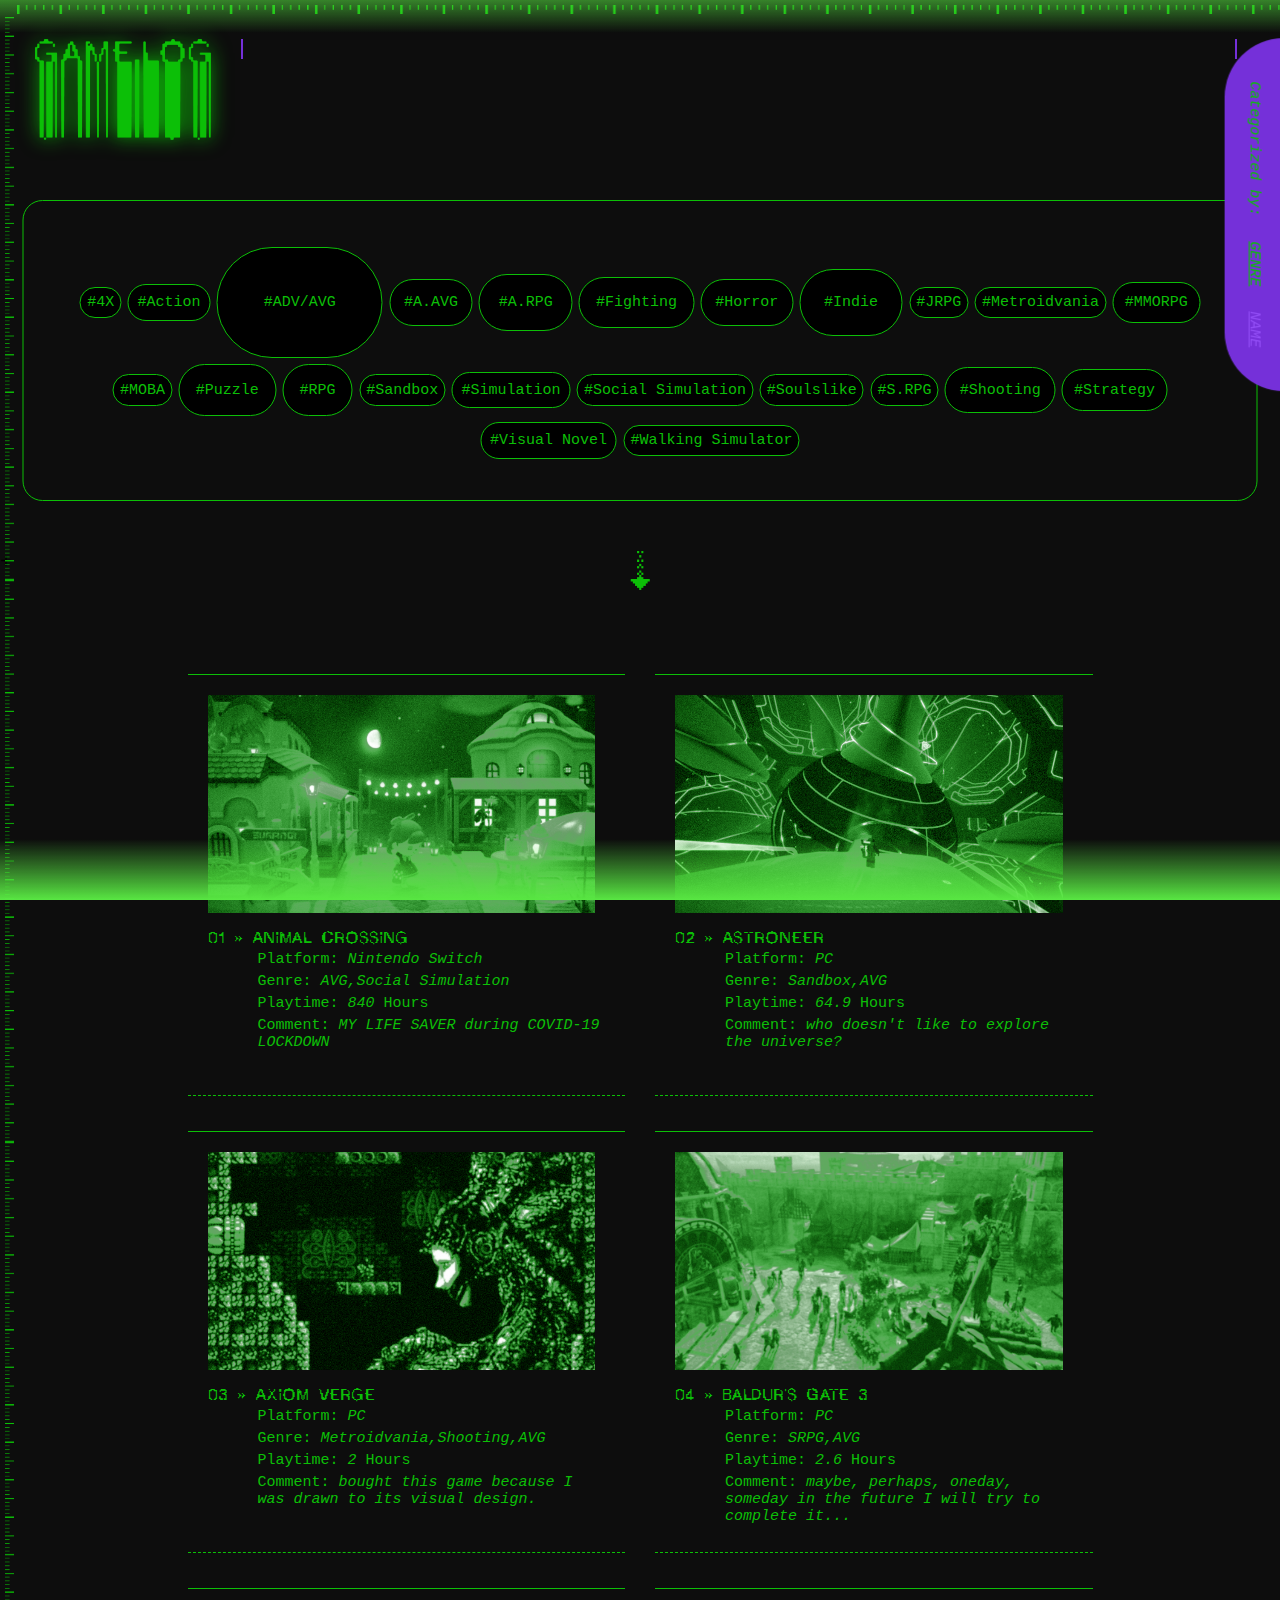
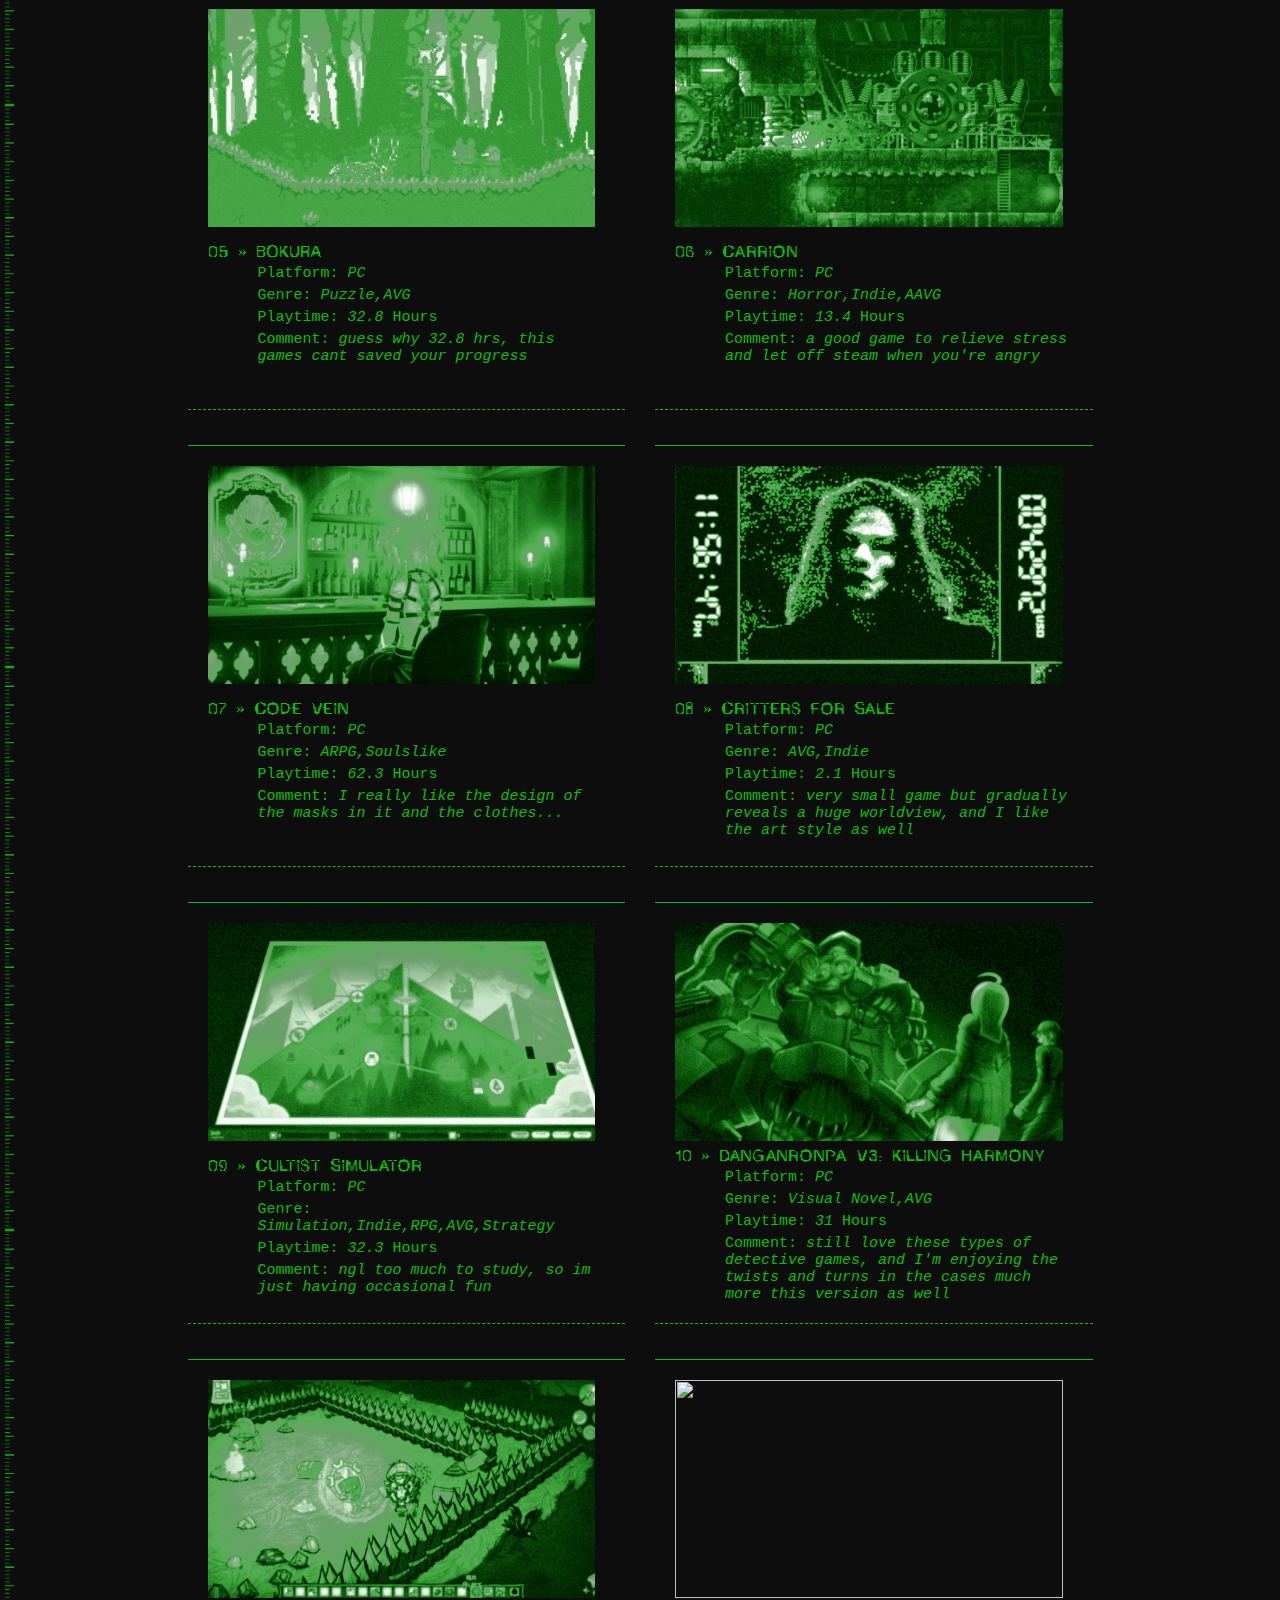
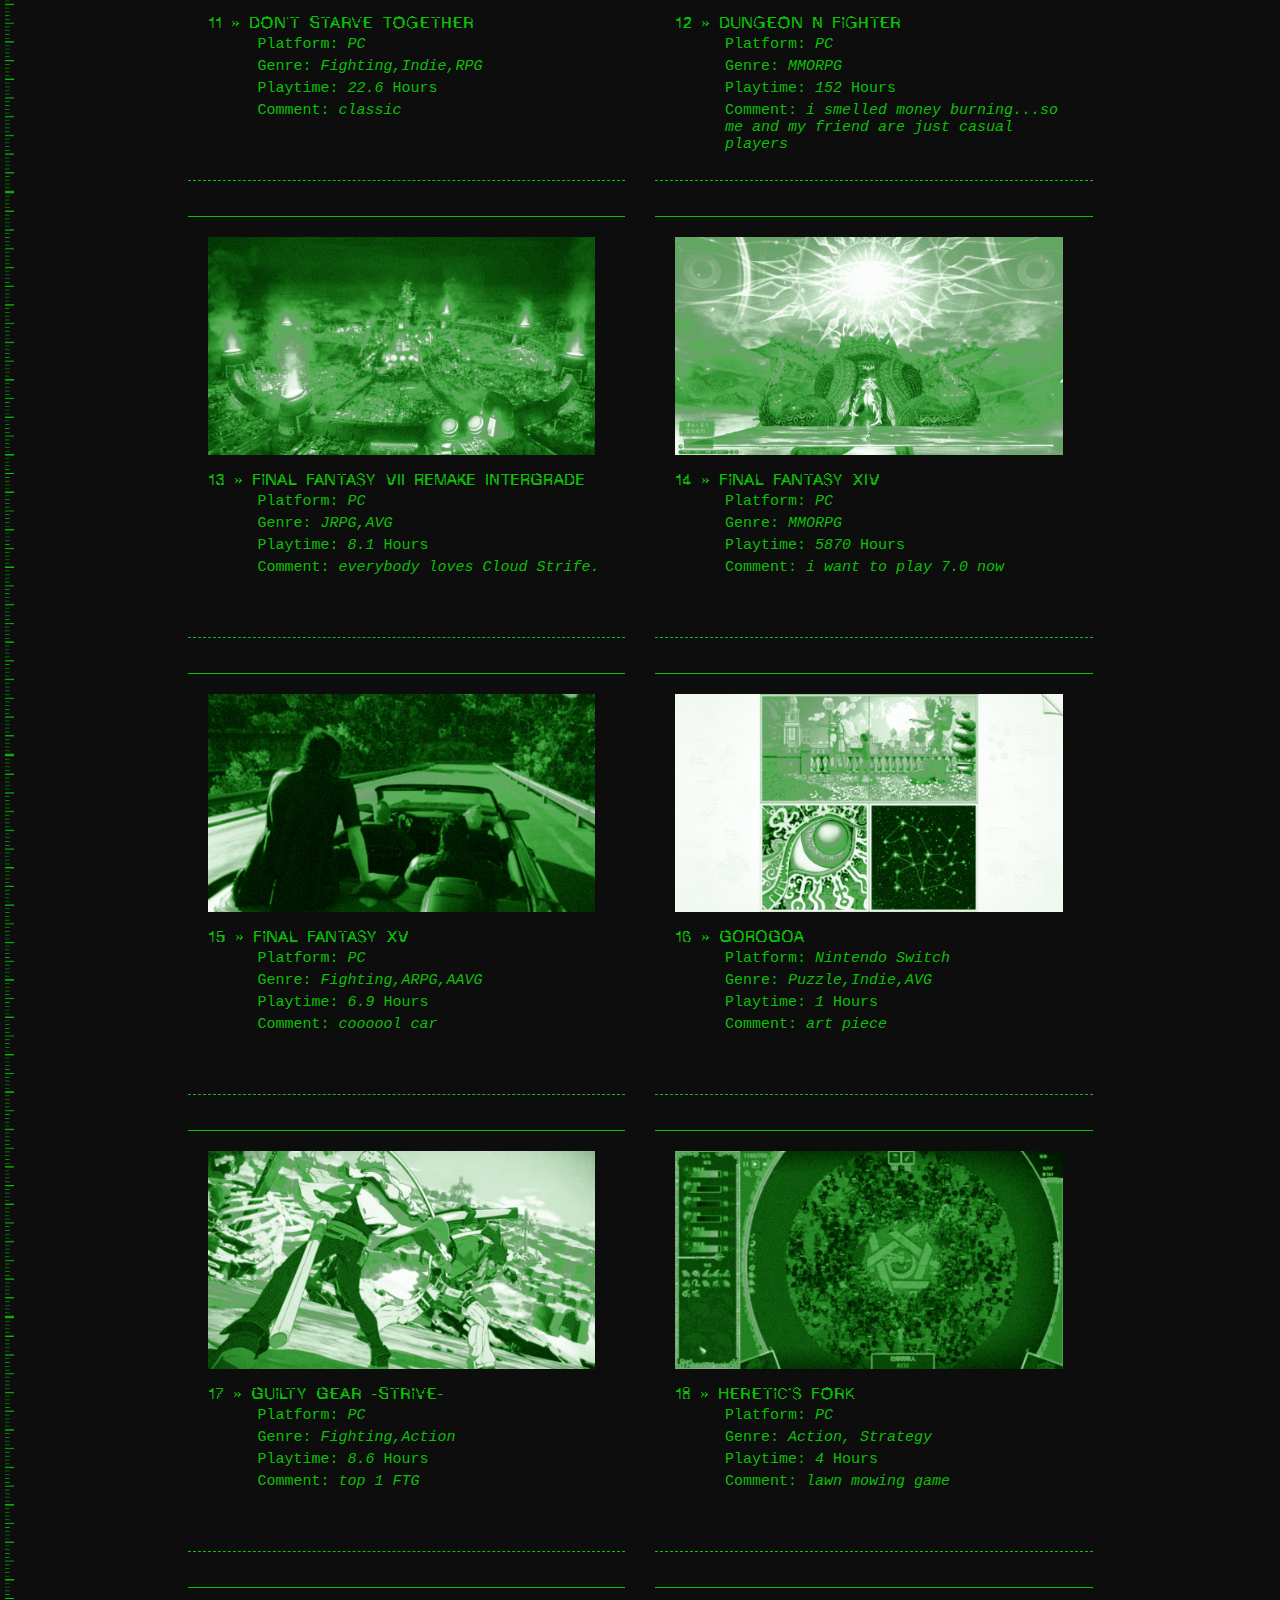
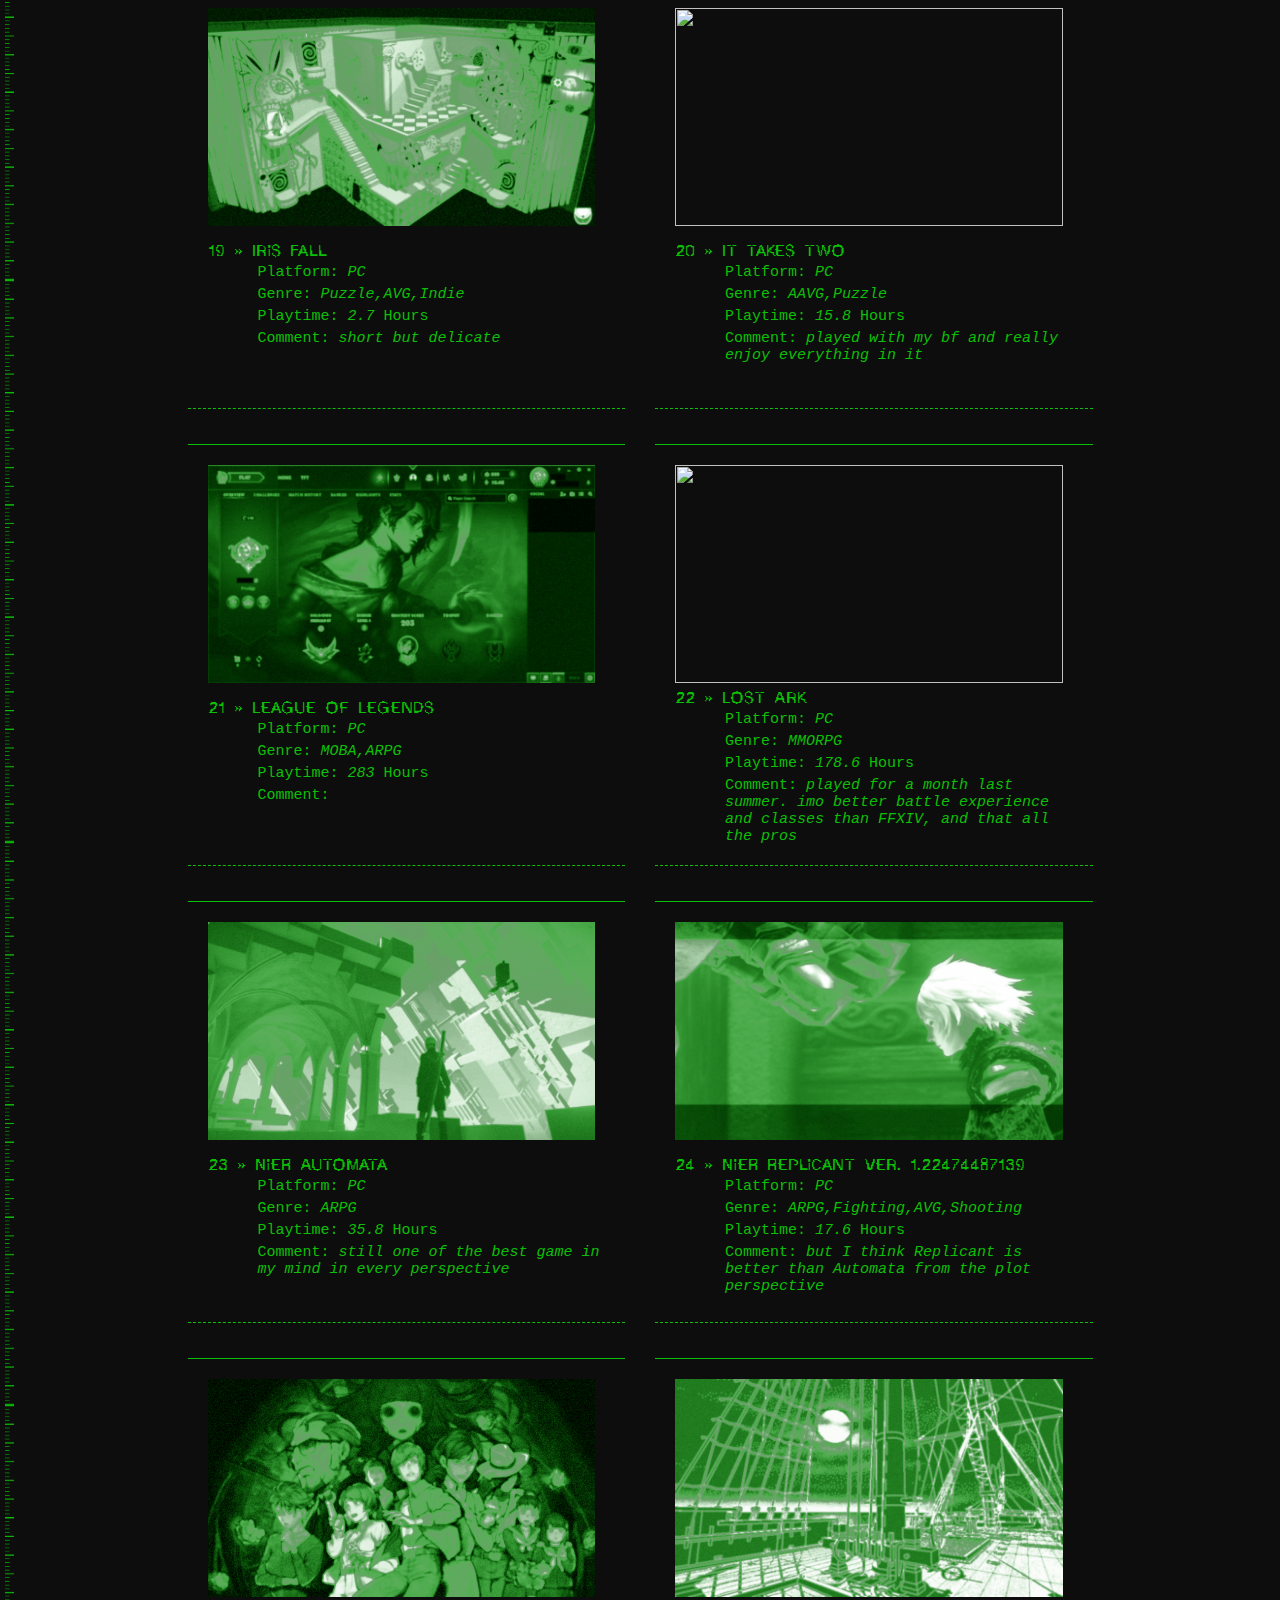
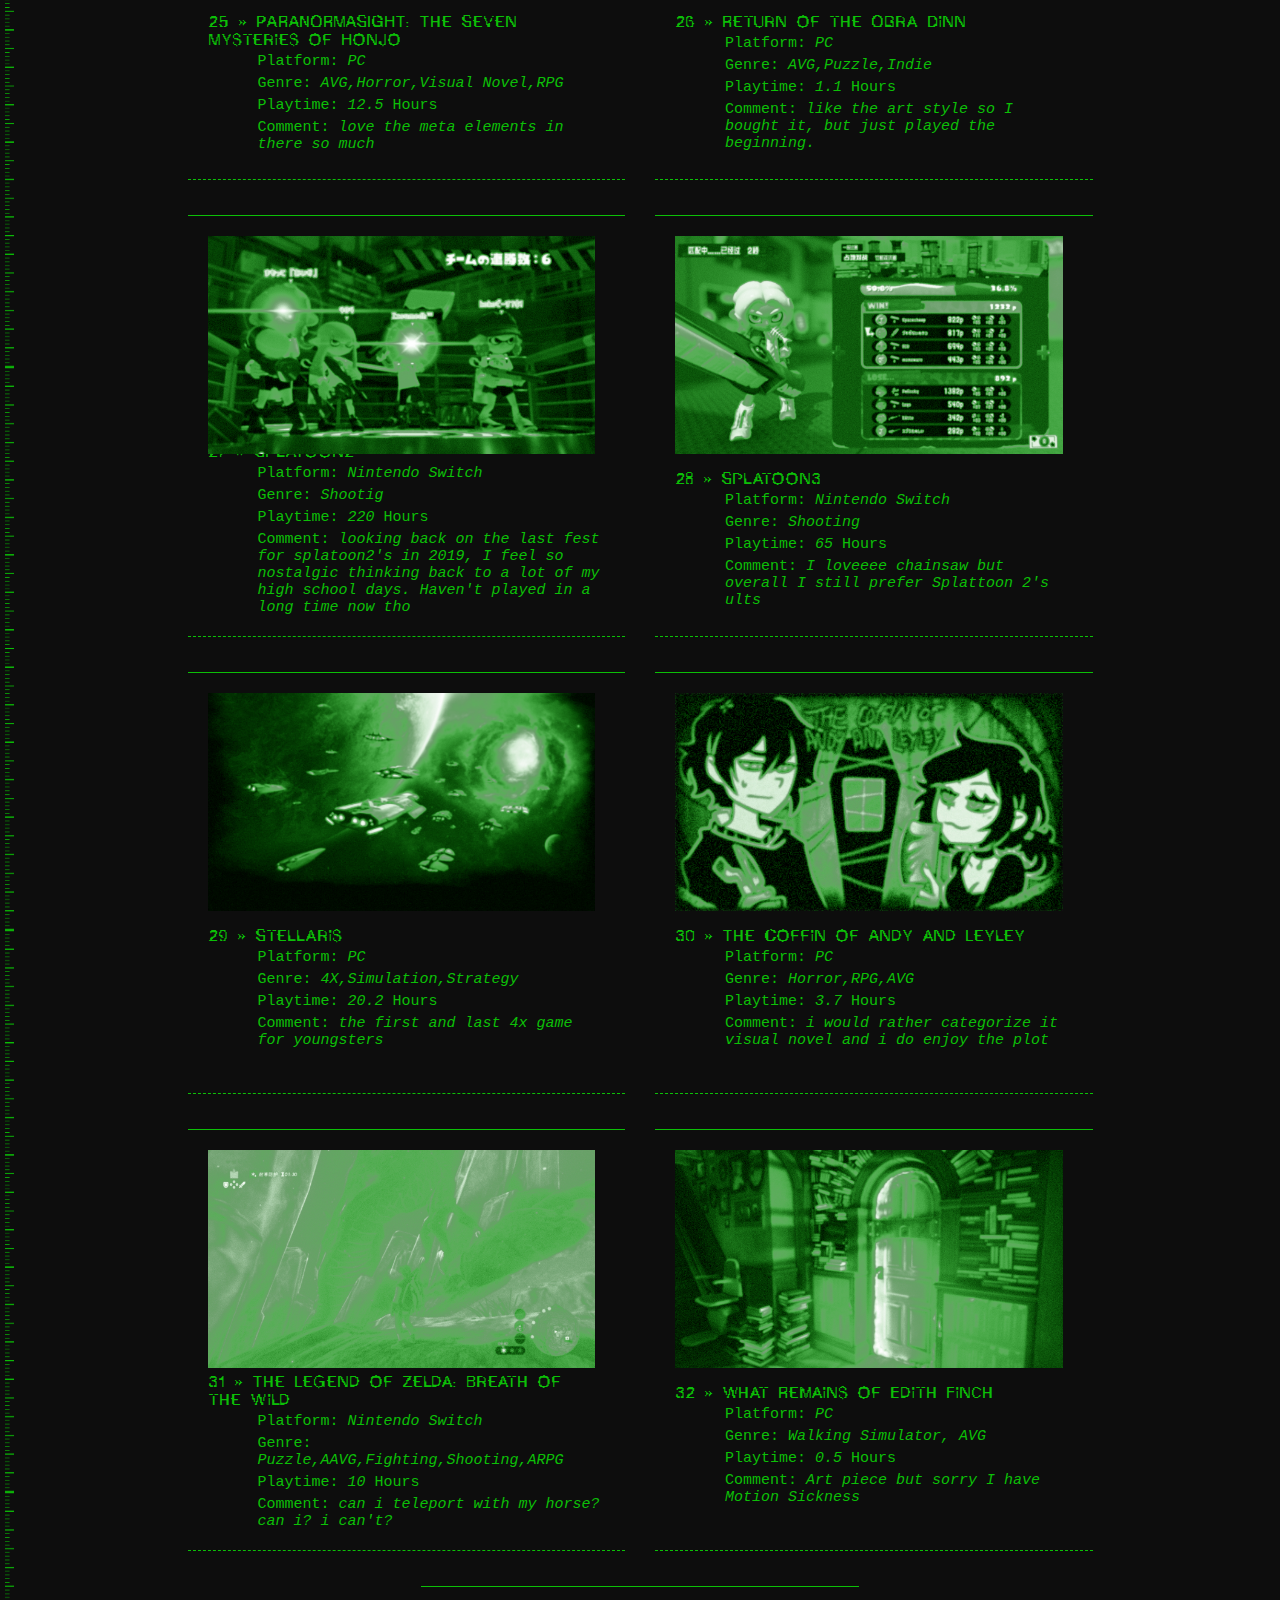
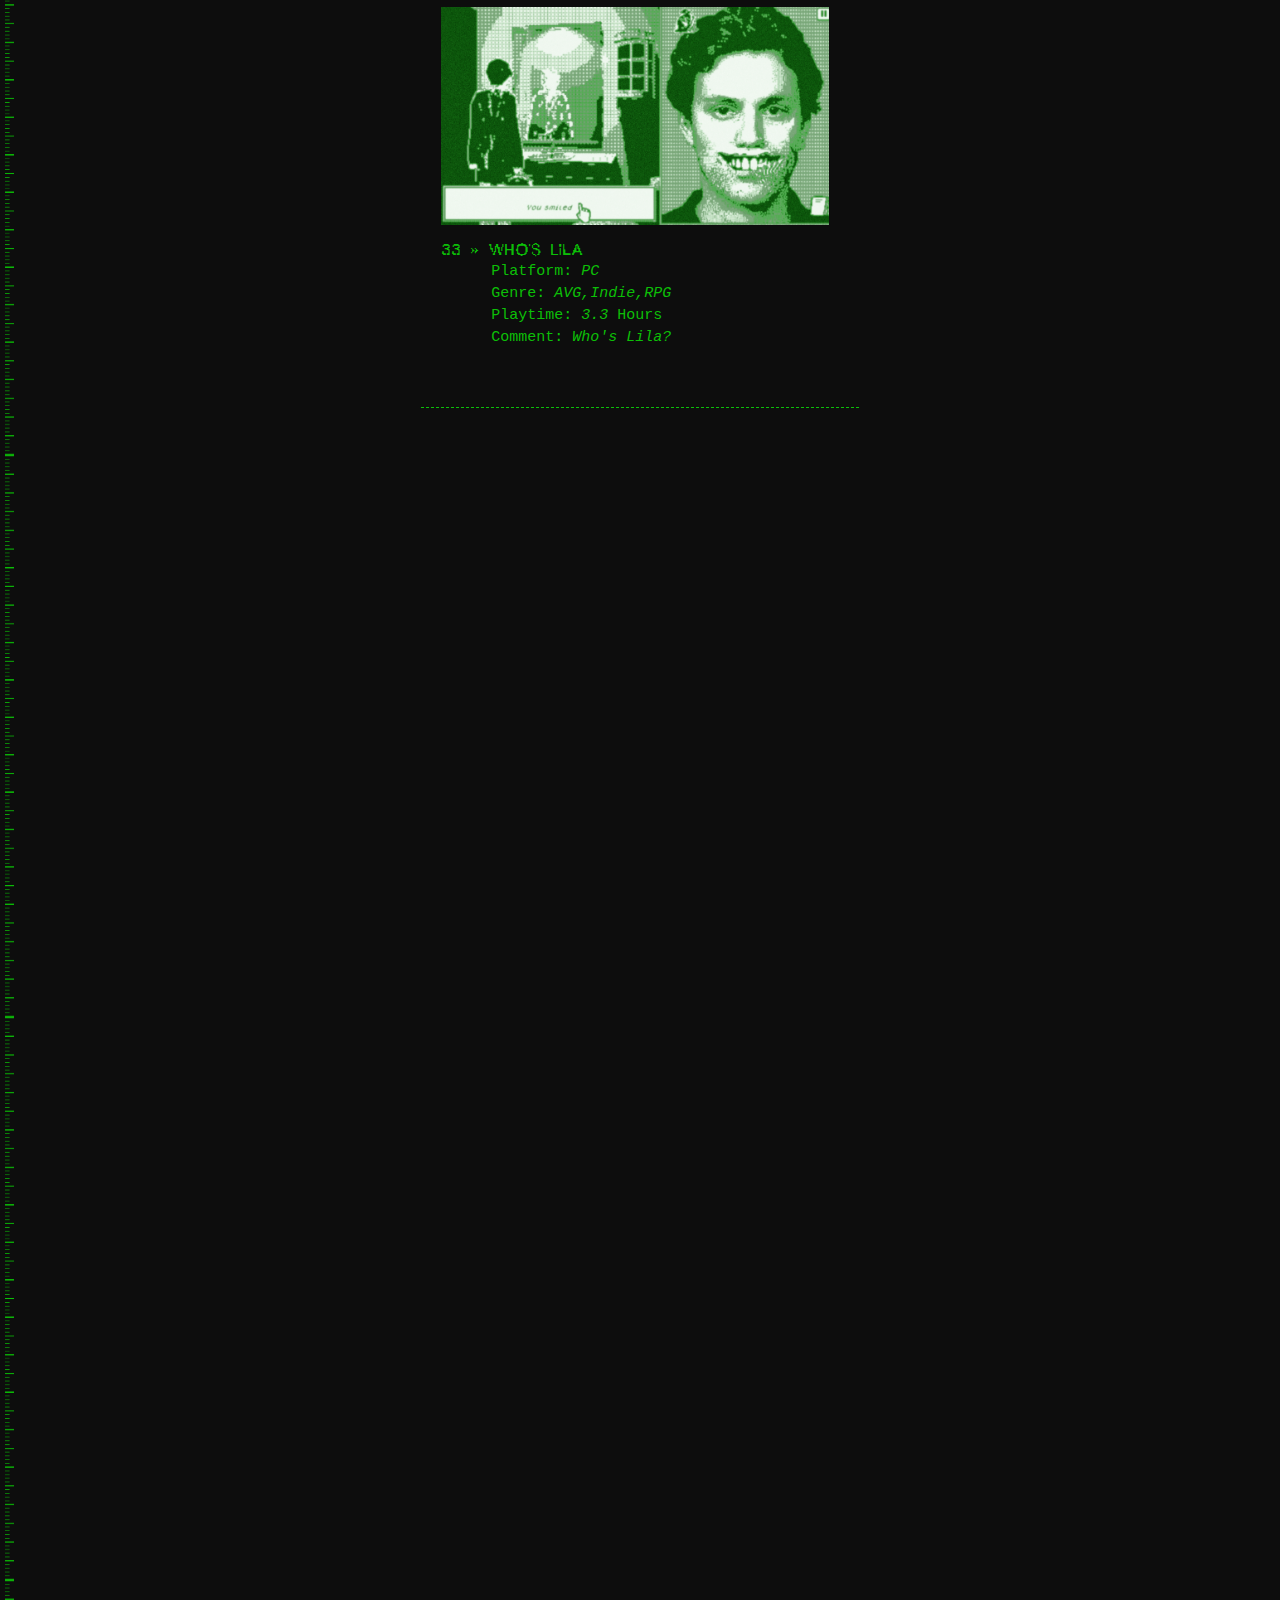
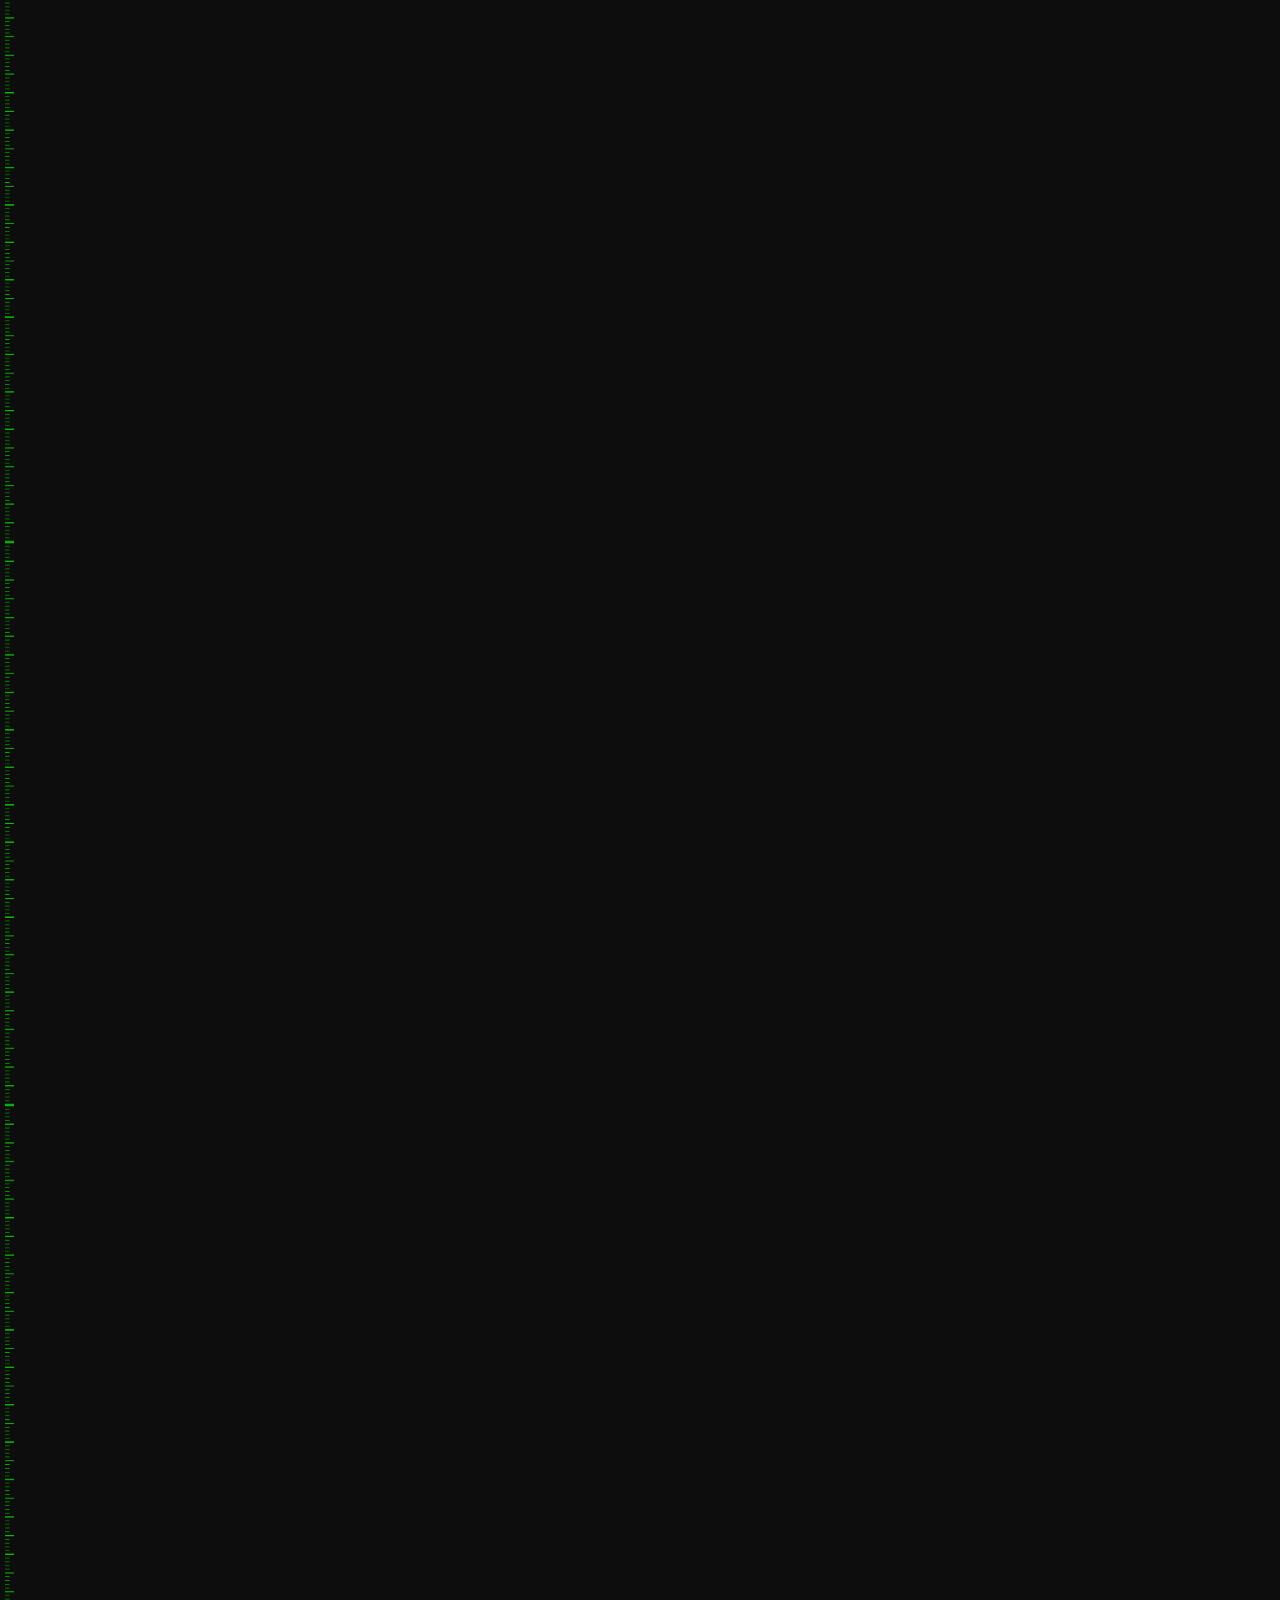
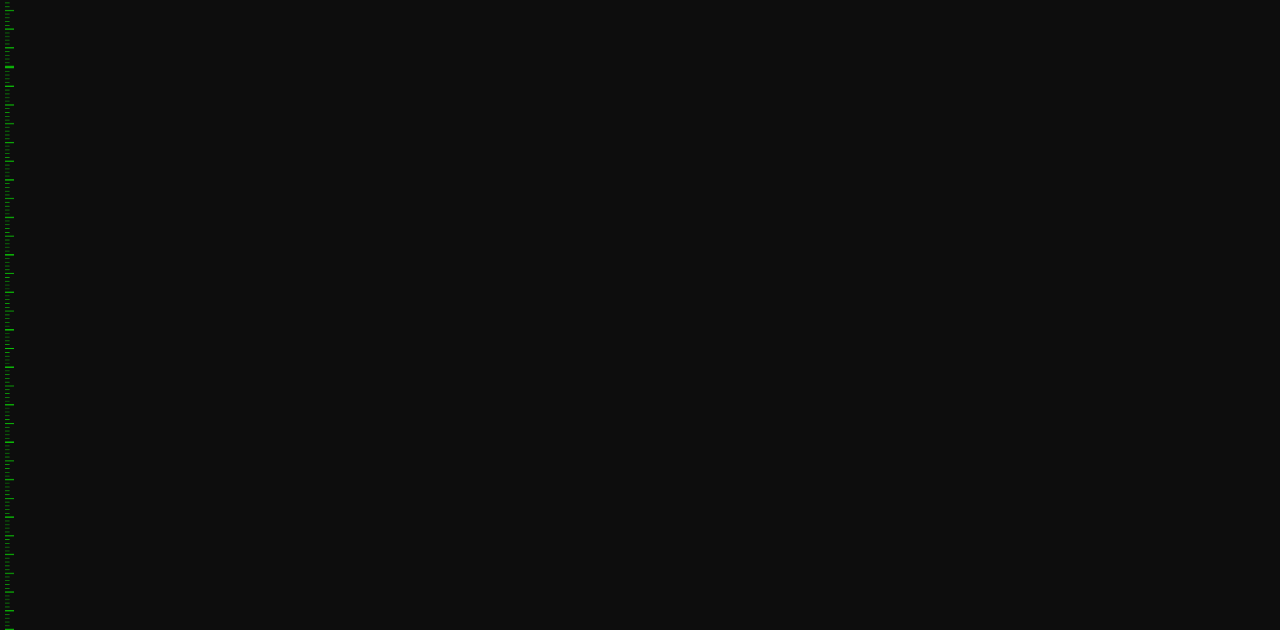
==== commit 40b6ac3c: "url" ====
--- a/entries/entry1/index.html
+++ b/entries/entry1/index.html
@@ -104,7 +104,7 @@
 
 <div class="side-bar">
   <p>Categorized by:</p>
-  <a href="http://127.0.0.1:5500/entries/entry1/index.html" class="active">Genre</a>
+  <a href="https://ni0j.github.io/game-logs/entries/entry1/" class="active">Genre</a>
   <a href="https://ni0j.github.io/game-logs/entries/entry2/" class="none-current">Name</a>
   <!-- <a onclick='newwin()'>Genre</a> -->
 </div>
--- a/entries/entry1/main.css
+++ b/entries/entry1/main.css
@@ -653,16 +653,7 @@
 z-index: 999;
 }
 
-.side-bar p{
-  color: #0CBF07;
-  font-family: "t26-carbon", monospace;
-  font-weight: 100;
-  font-style: normal;
-font-size: 0.75rem;
-font-style: italic;
-font-weight: 425;
-line-height: normal;
-}
+
 
 .side-bar a{
   color: #0CBF07;
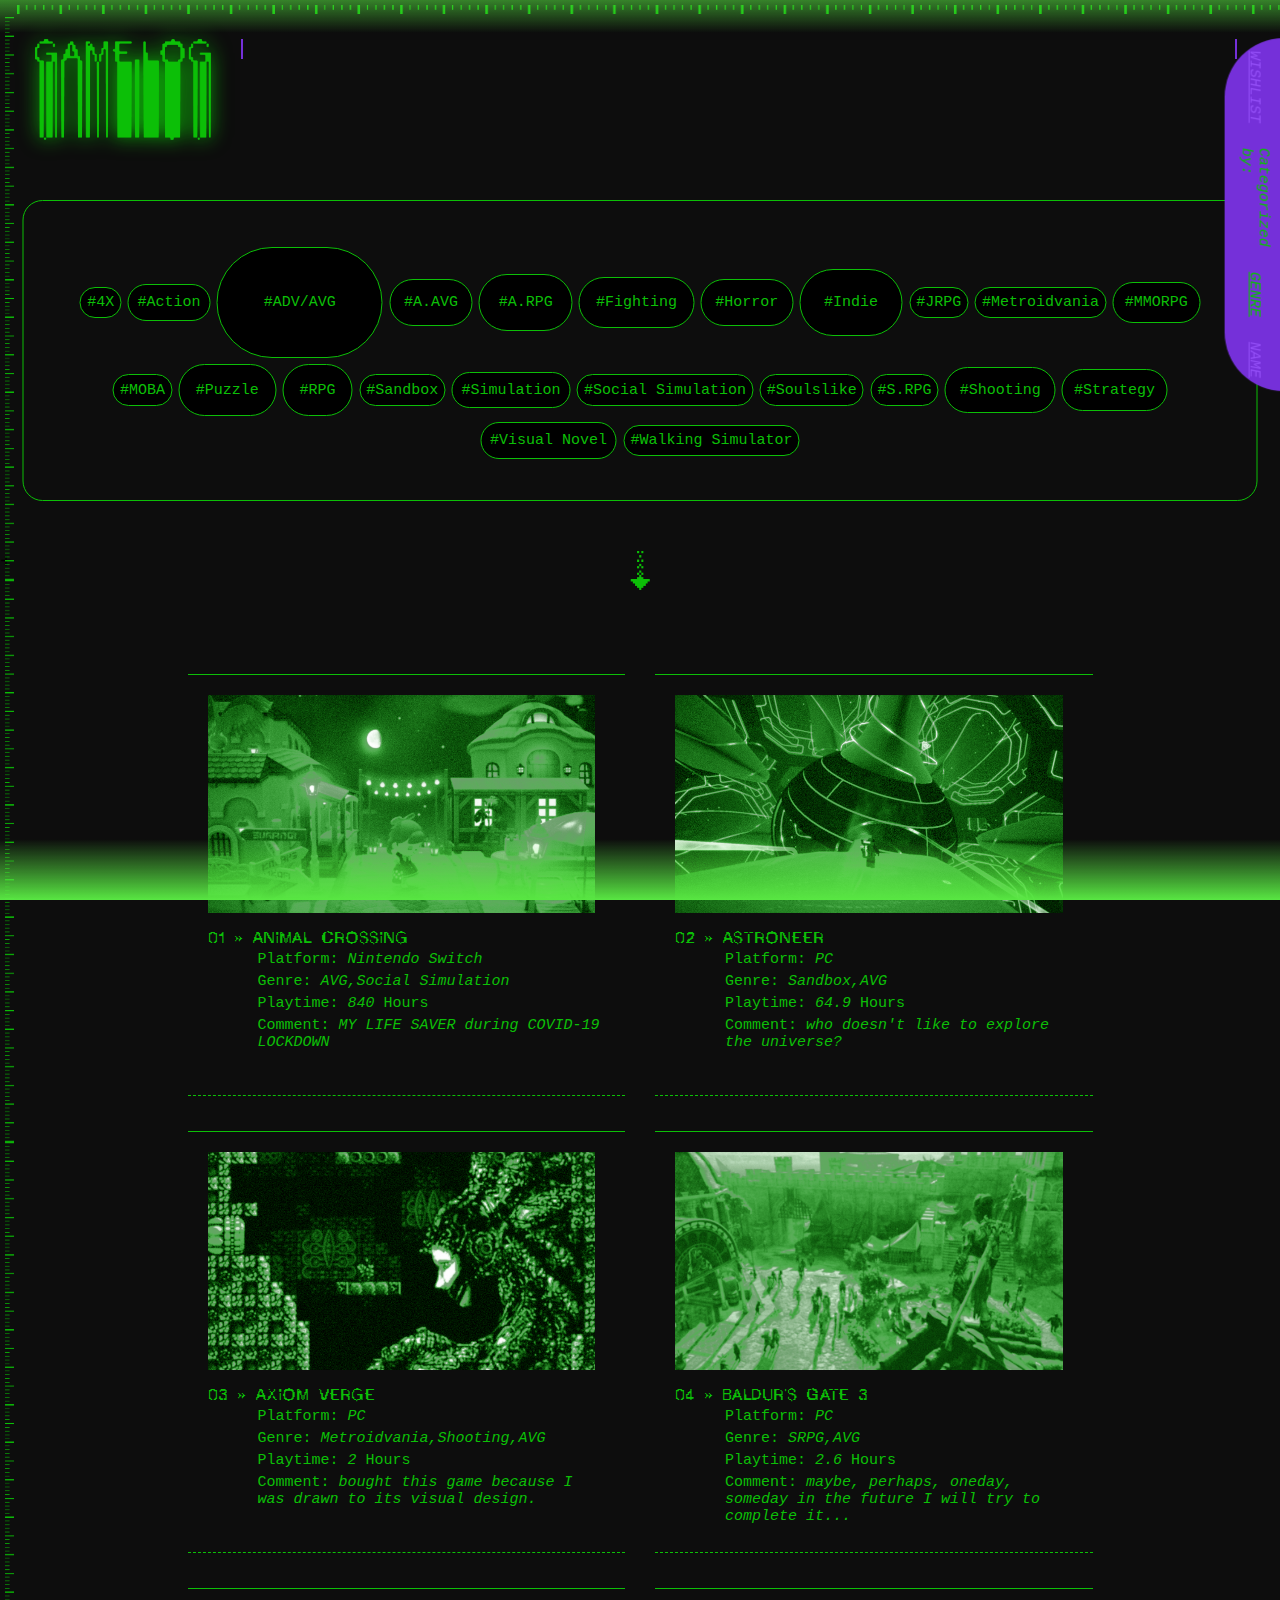
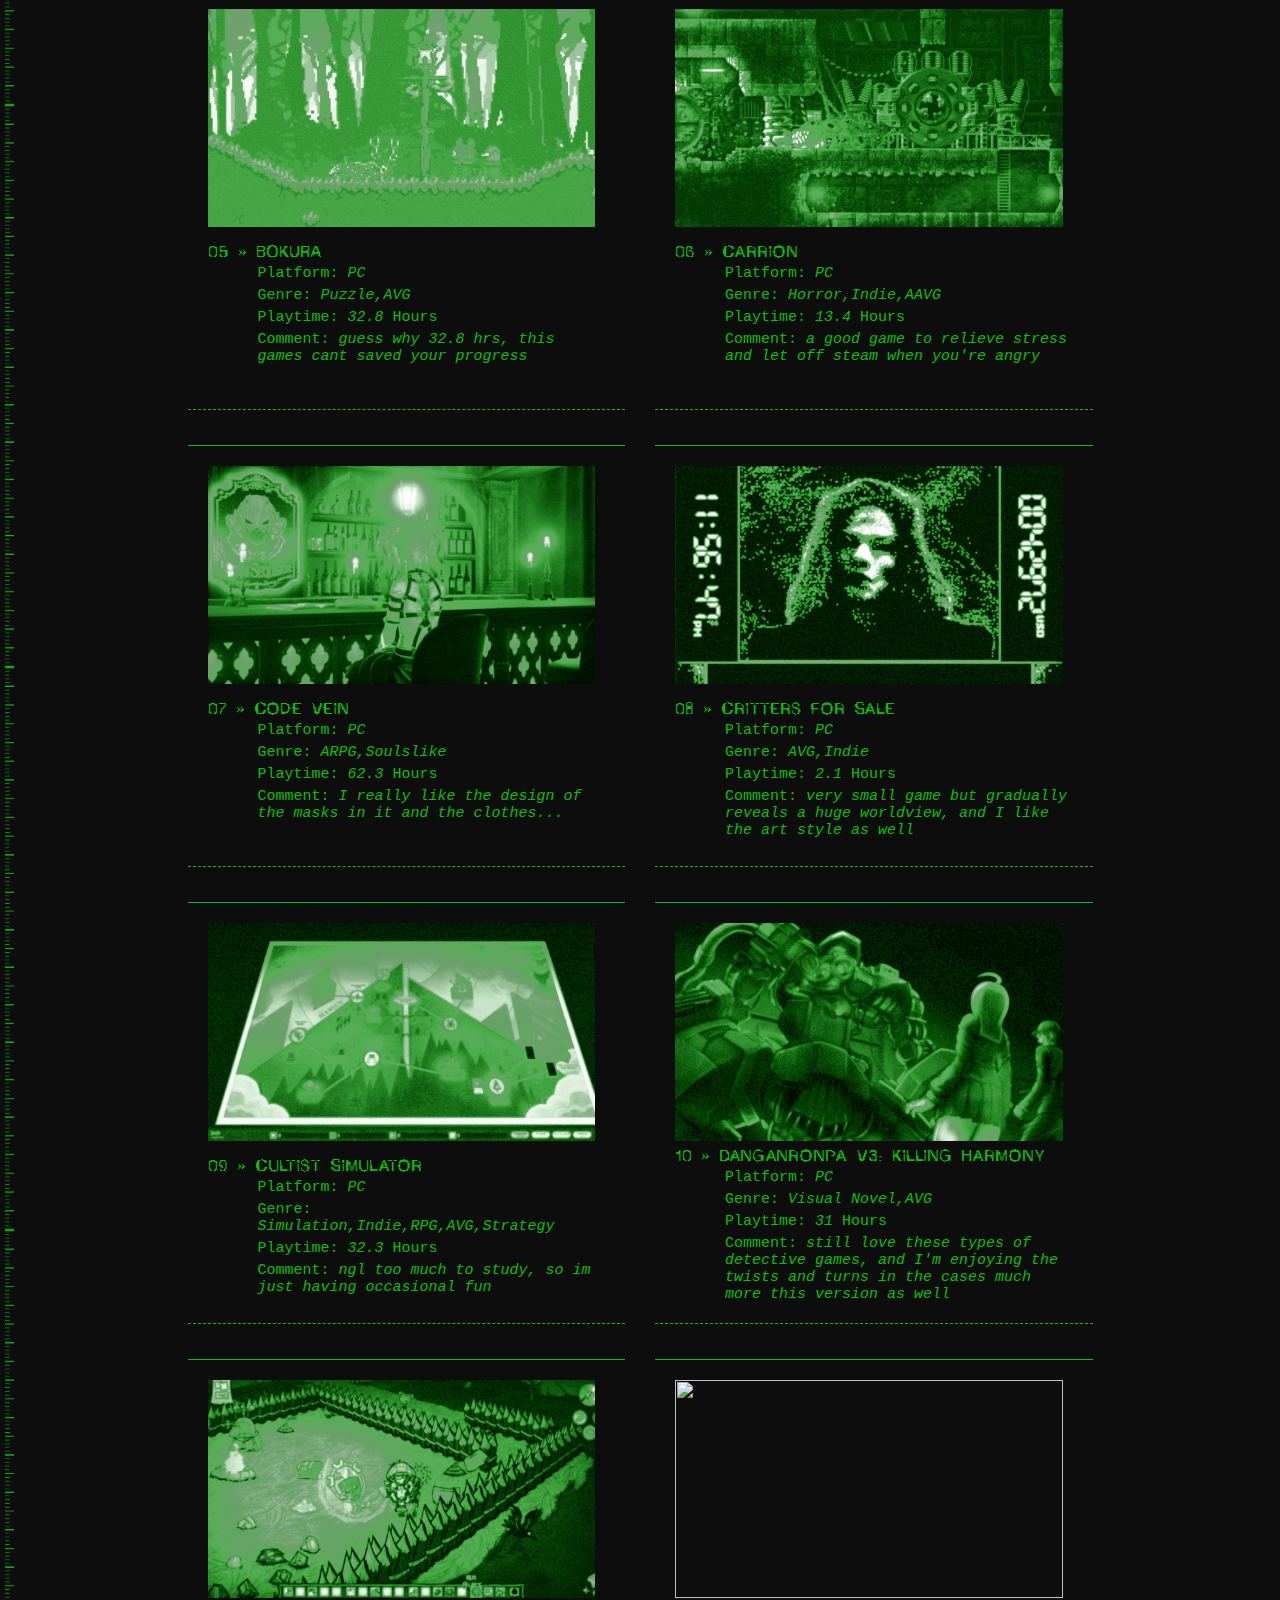
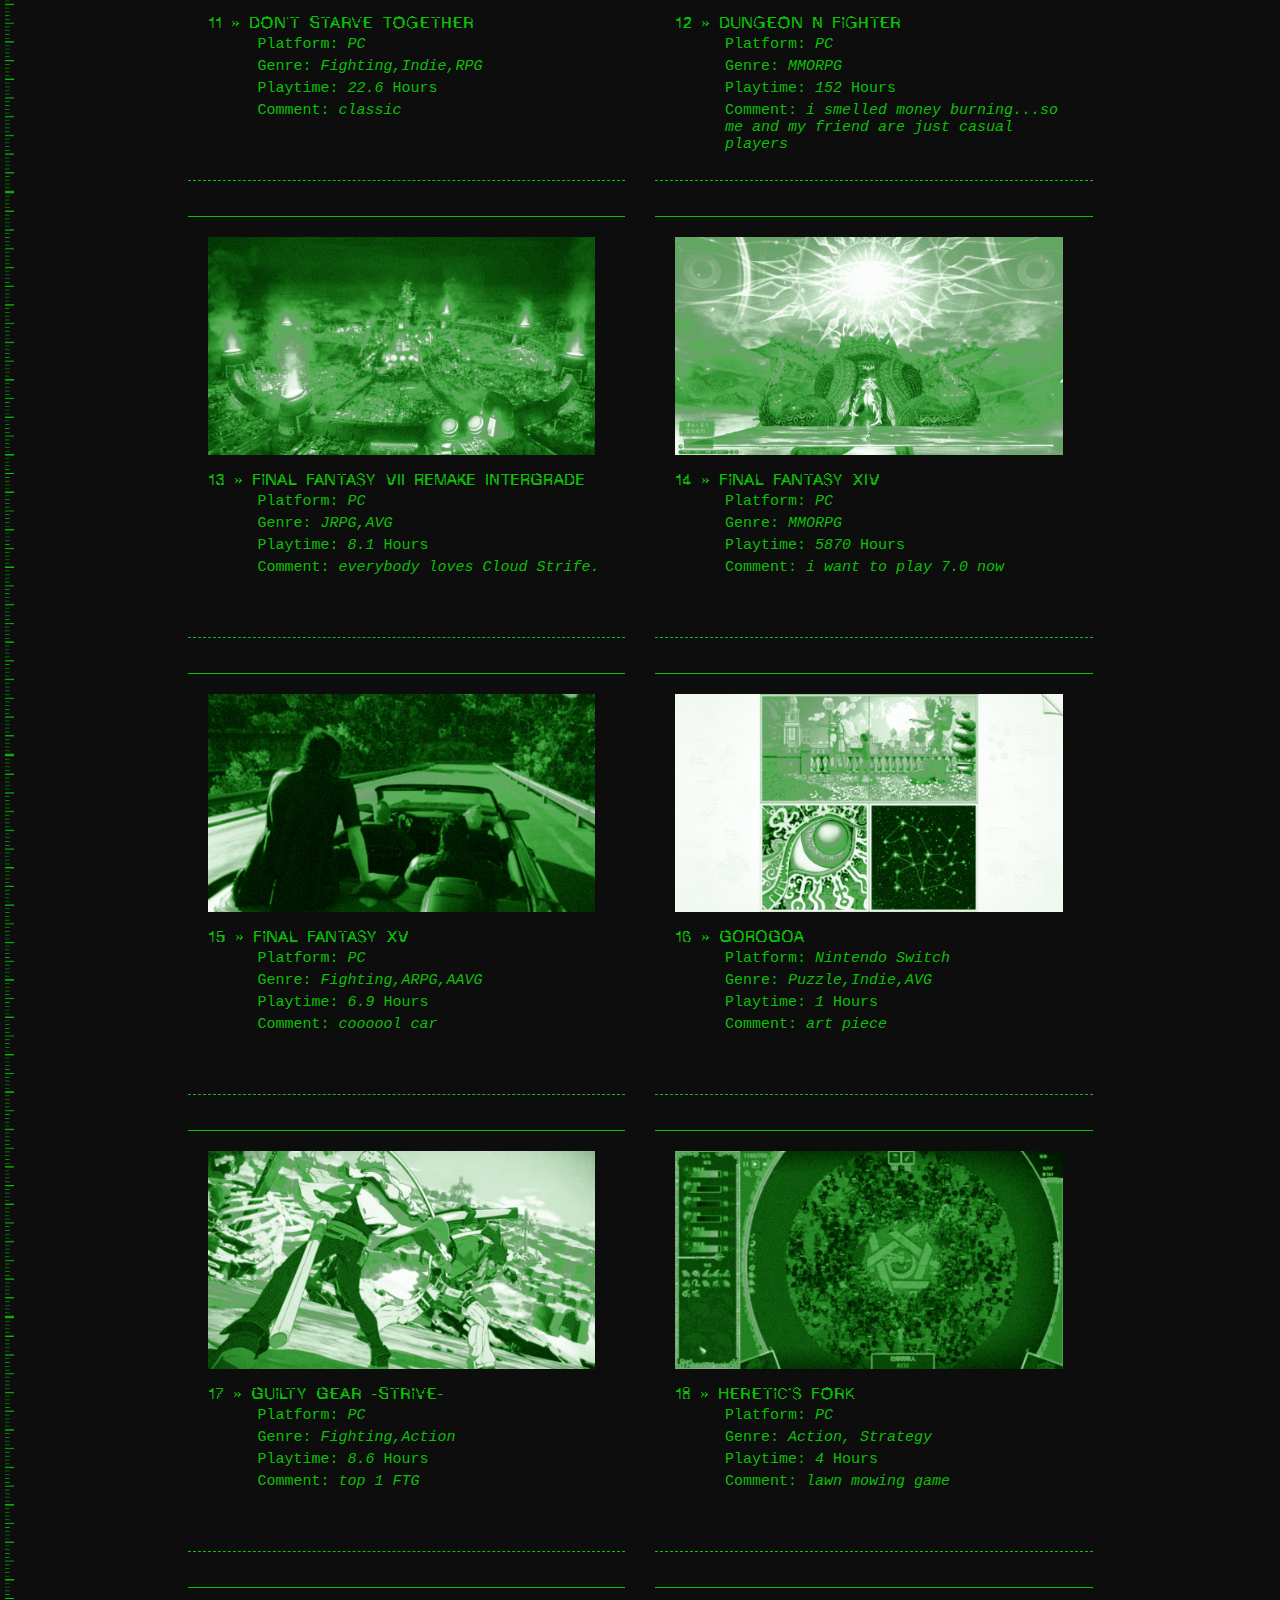
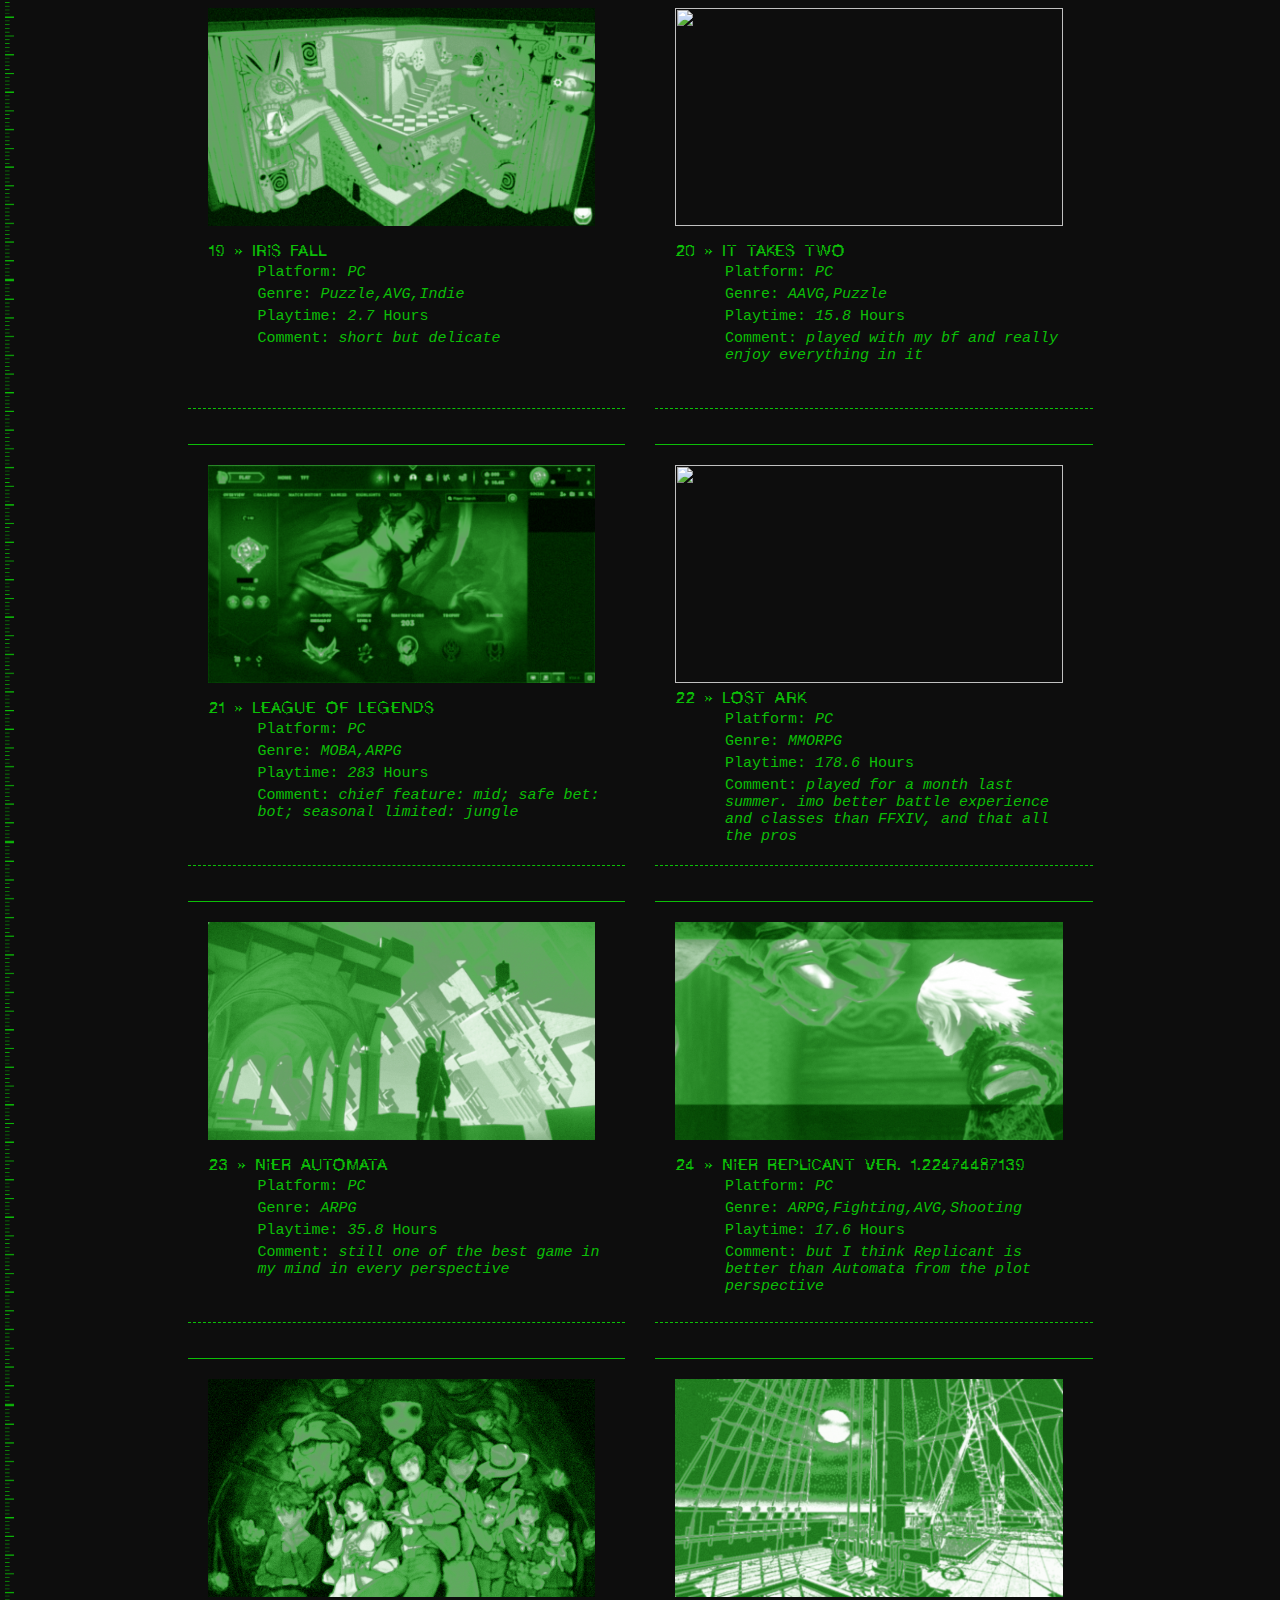
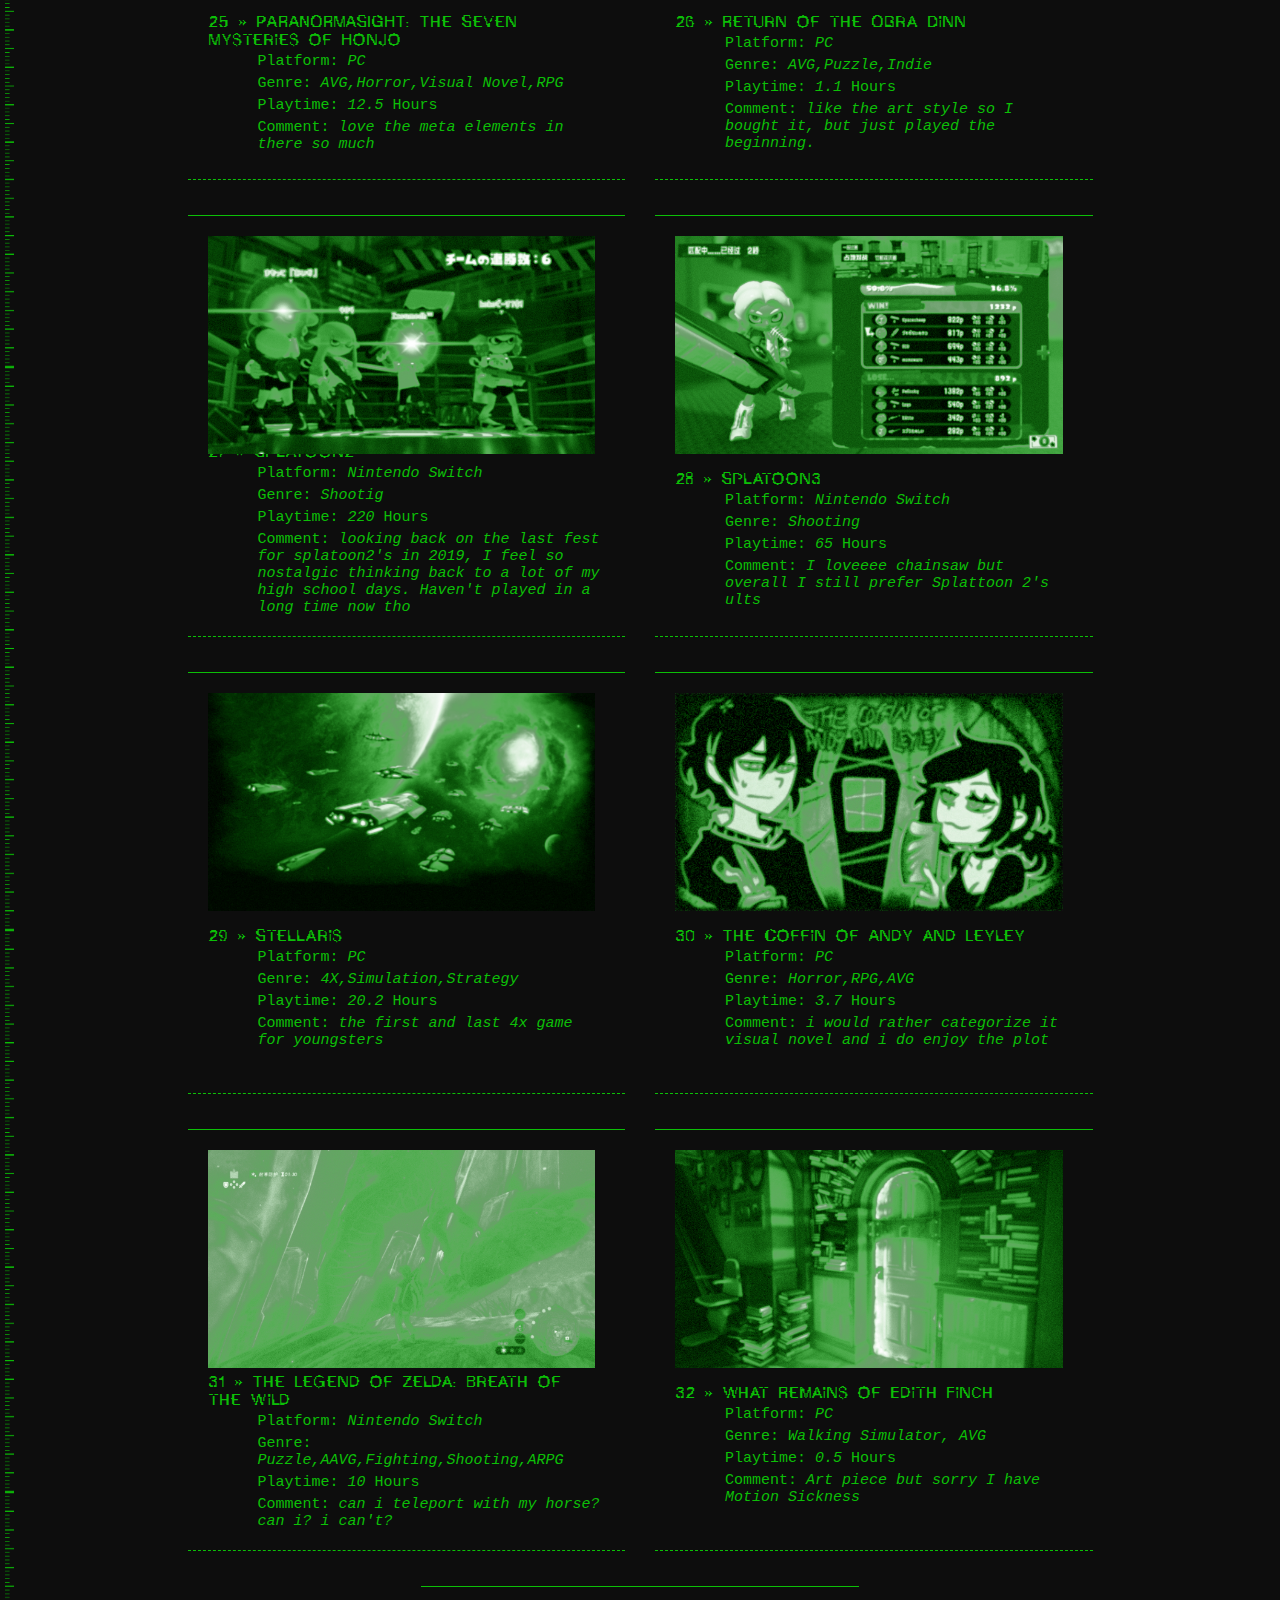
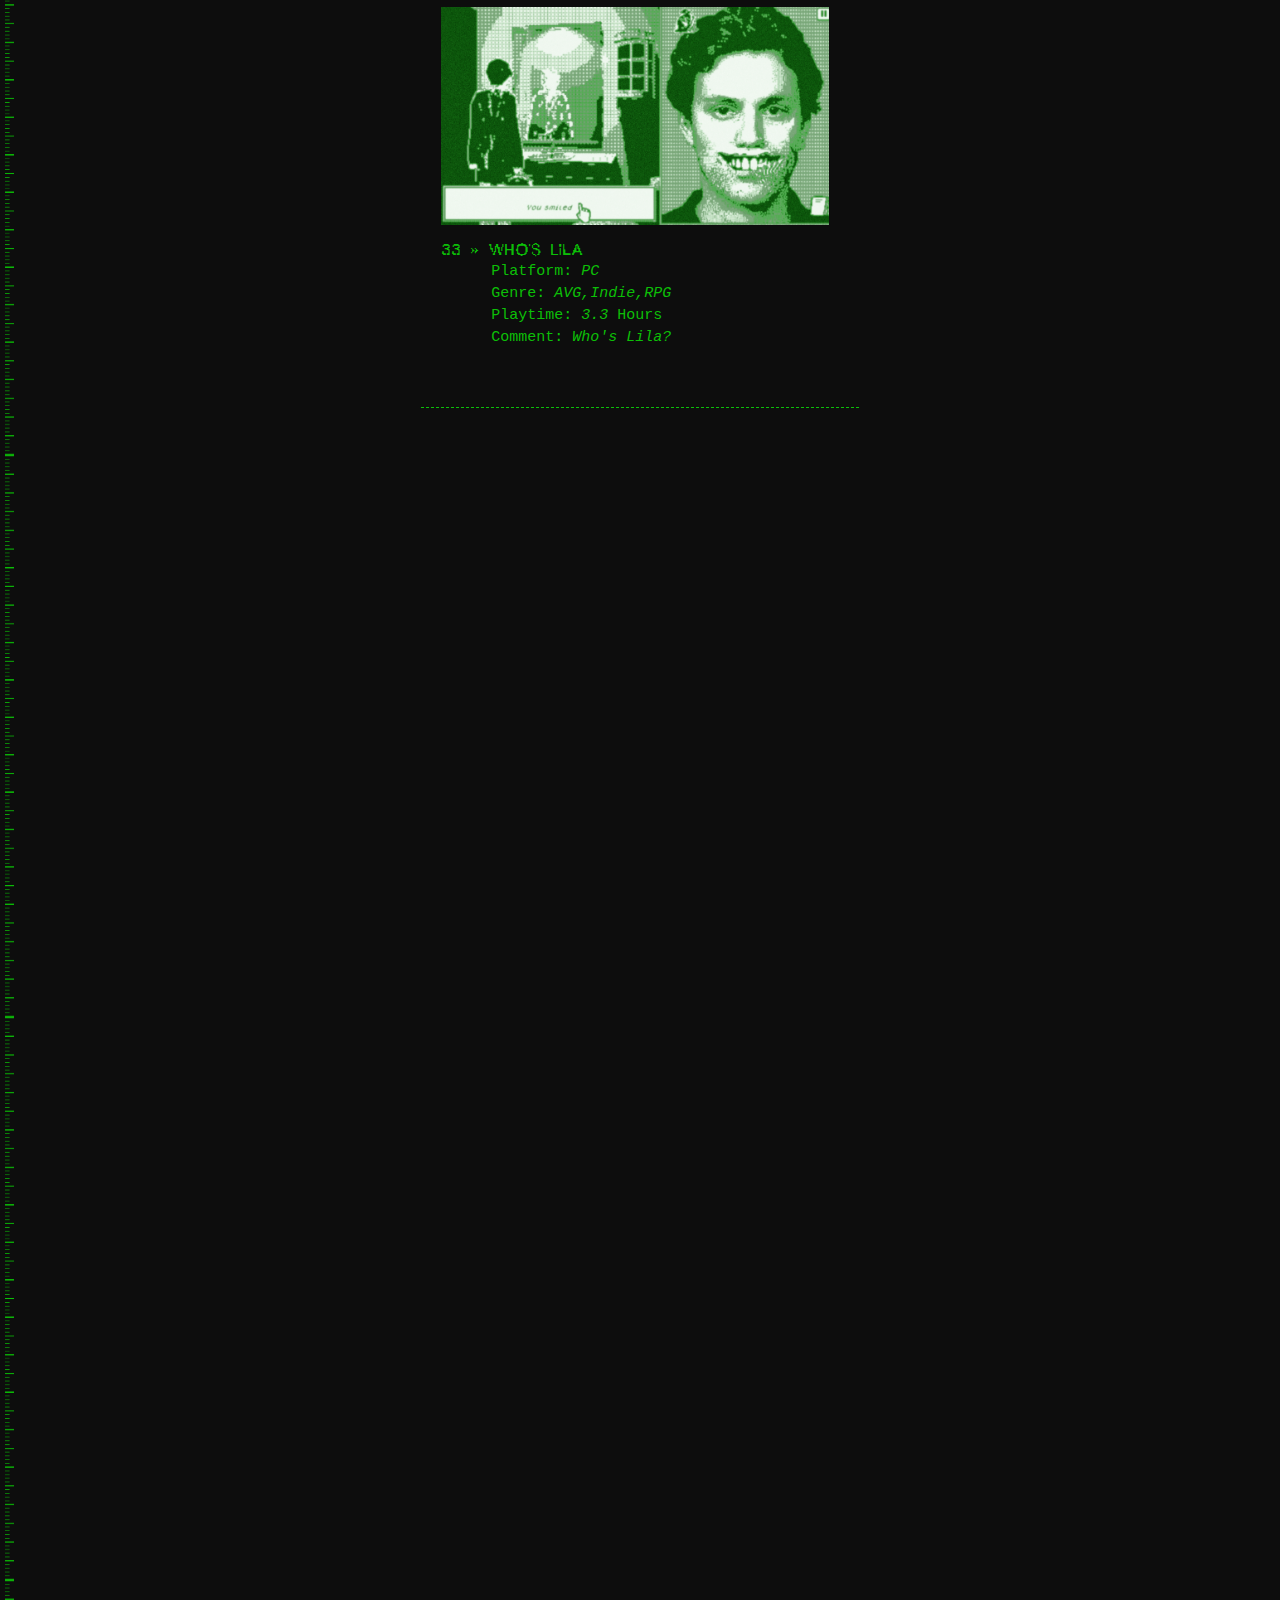
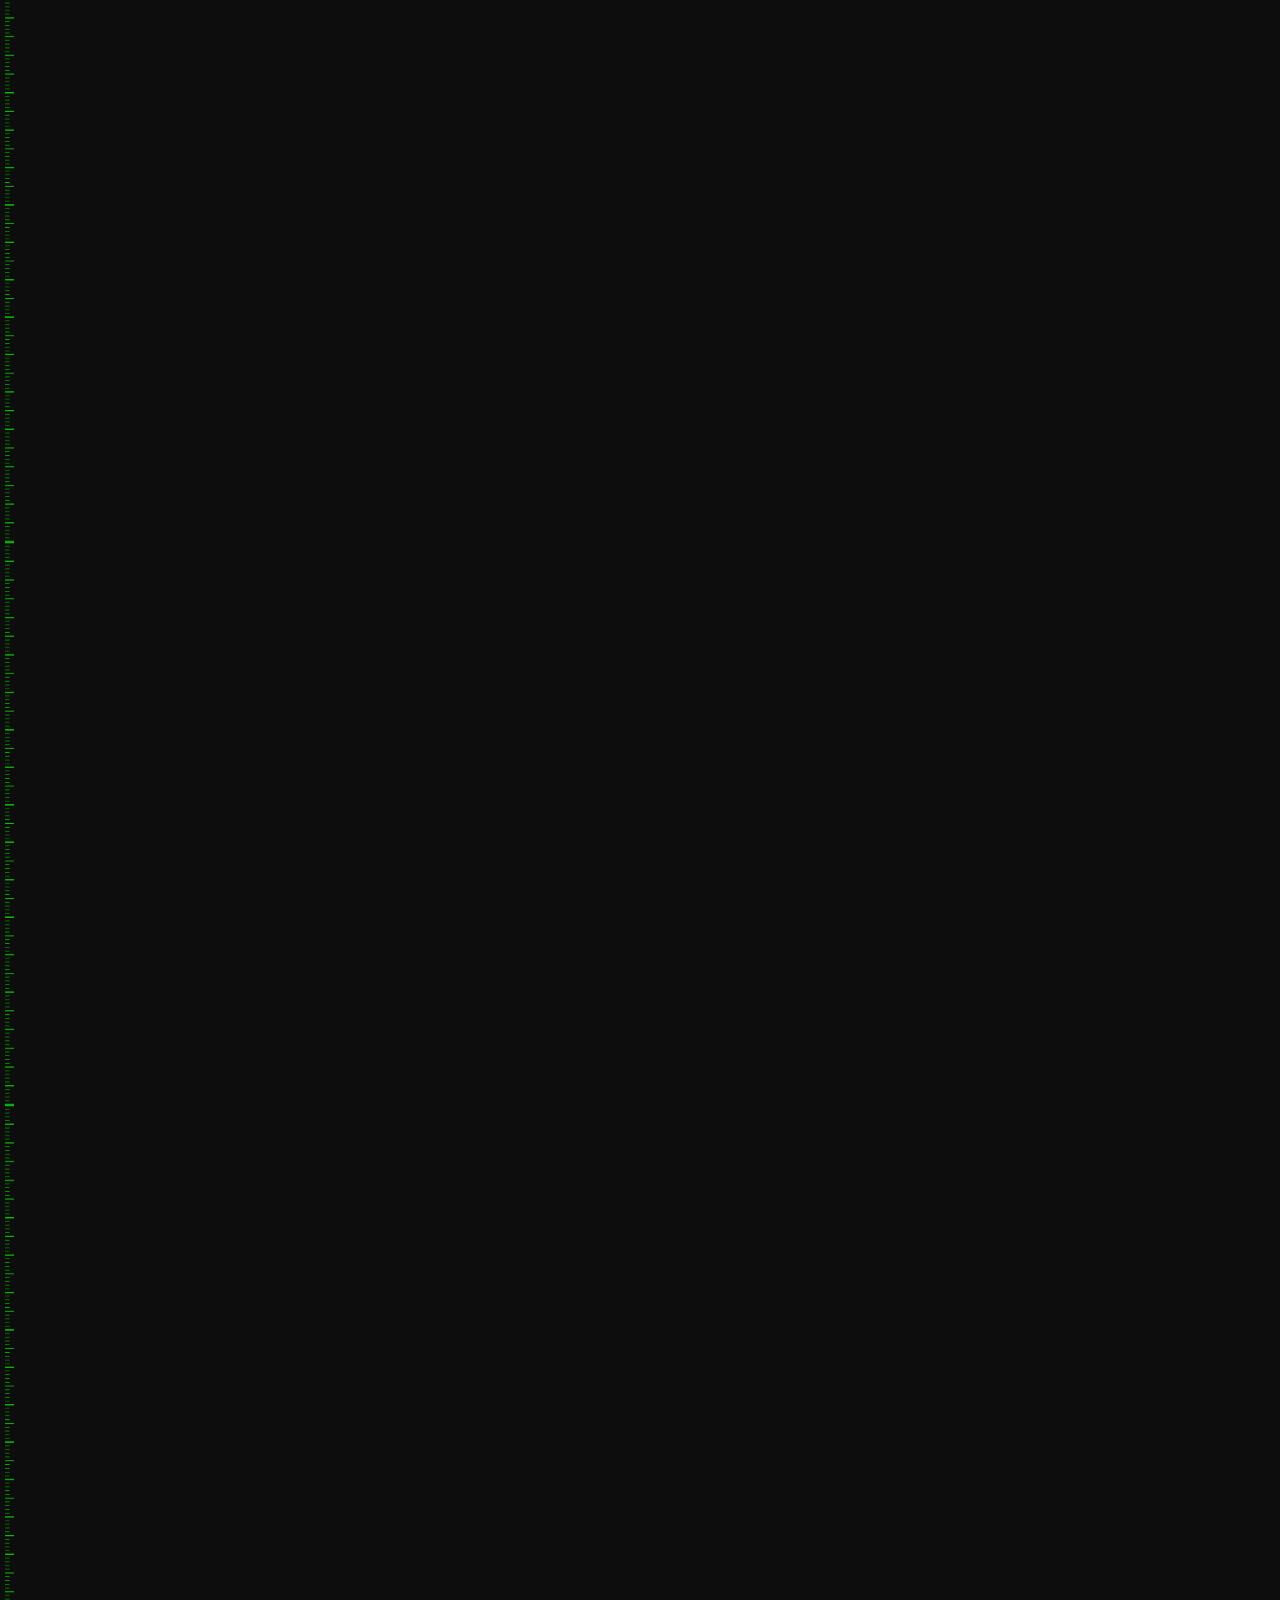
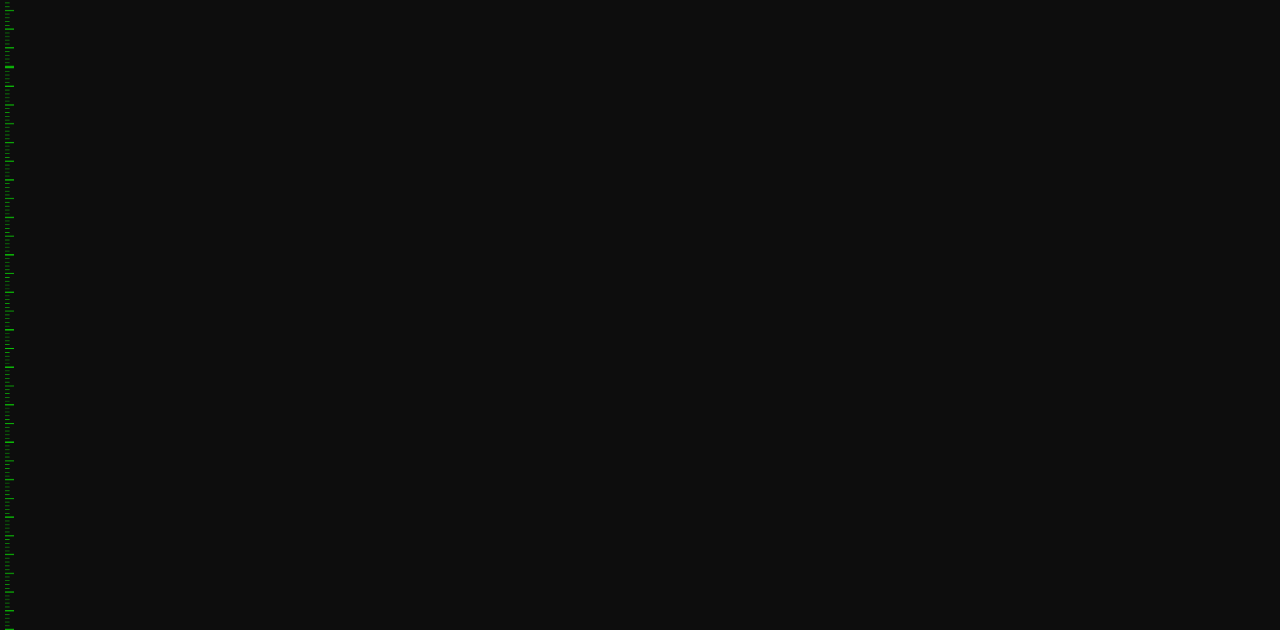
==== commit 964c91db: "wishlistadded" ====
--- a/entries/entry1/index.html
+++ b/entries/entry1/index.html
@@ -103,6 +103,7 @@
 </div>
 
 <div class="side-bar">
+  <a href="https://ni0j.github.io/game-logs/entries/entry3/" class="none-current">WISHLIST</a>
   <p>Categorized by:</p>
   <a href="https://ni0j.github.io/game-logs/entries/entry1/" class="active">Genre</a>
   <a href="https://ni0j.github.io/game-logs/entries/entry2/" class="none-current">Name</a>
--- a/entries/entry1/main.css
+++ b/entries/entry1/main.css
@@ -653,6 +653,16 @@
 z-index: 999;
 }
 
+.side-bar p{
+  color: #0CBF07;
+  font-family: "t26-carbon", monospace;
+  font-weight: 100;
+  font-style: normal;
+font-size: 0.75rem;
+font-style: italic;
+font-weight: 425;
+line-height: normal;
+}
 
 
 .side-bar a{
